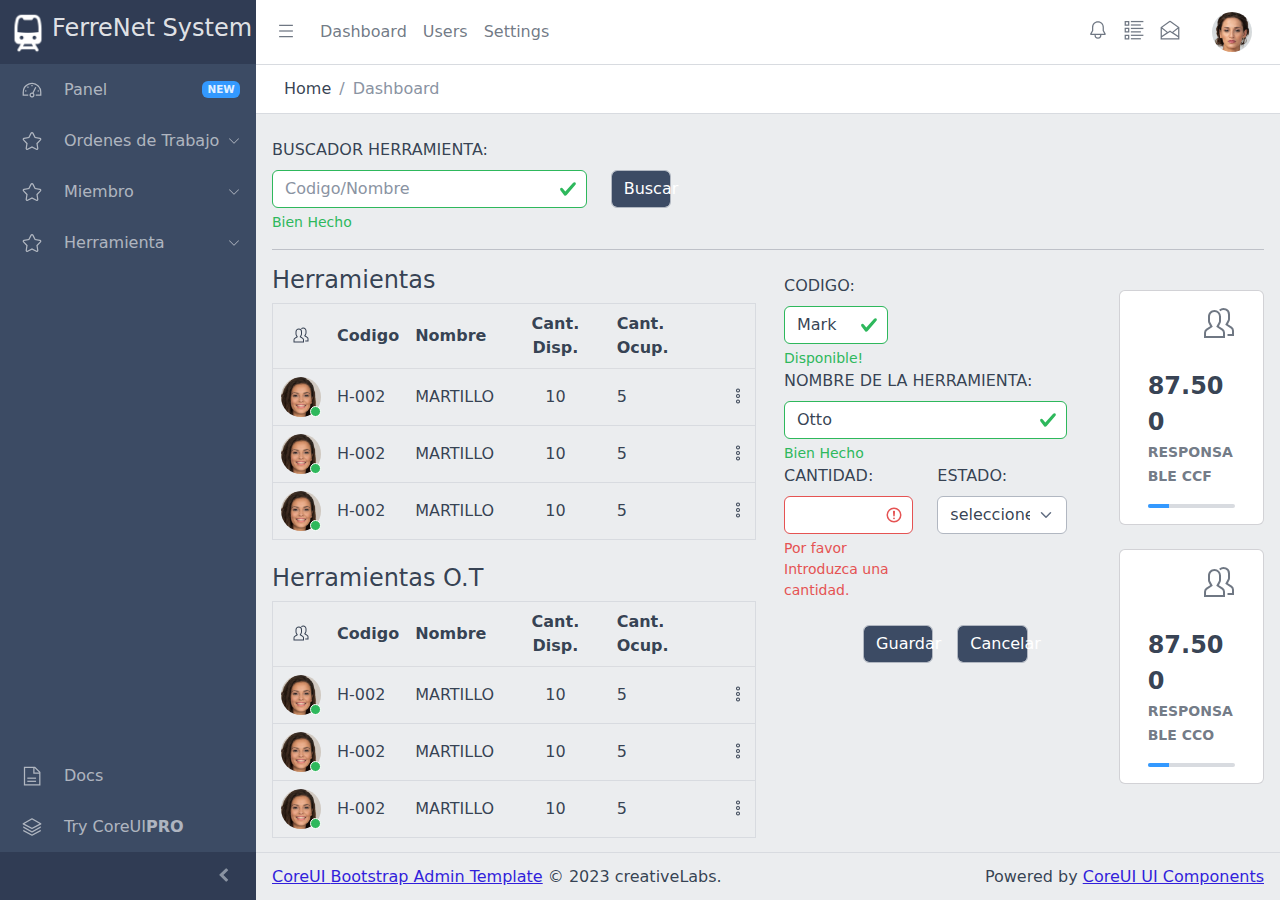
==== herramienta.html @ 490f559c "app metro version 2" ====
<!DOCTYPE html><!--
* CoreUI - Free Bootstrap Admin Template
* @version v4.2.2
* @link https://coreui.io/product/free-bootstrap-admin-template/
* Copyright (c) 2023 creativeLabs Łukasz Holeczek
* Licensed under MIT (https://github.com/coreui/coreui-free-bootstrap-admin-template/blob/main/LICENSE)
--><!-- Breadcrumb-->
<html lang="en">

<head>
  <base href="./">
  <meta charset="utf-8">
  <meta http-equiv="X-UA-Compatible" content="IE=edge">
  <meta name="viewport" content="width=device-width, initial-scale=1.0, shrink-to-fit=no">
  <meta name="description" content="CoreUI - Open Source Bootstrap Admin Template">
  <meta name="author" content="Łukasz Holeczek">
  <meta name="keyword" content="Bootstrap,Admin,Template,Open,Source,jQuery,CSS,HTML,RWD,Dashboard">
  <title>FerreNet System</title>
  <link rel="apple-touch-icon" sizes="57x57" href="assets/favicon/apple-icon-57x57.png">
  <link rel="apple-touch-icon" sizes="60x60" href="assets/favicon/apple-icon-60x60.png">
  <link rel="apple-touch-icon" sizes="72x72" href="assets/favicon/apple-icon-72x72.png">
  <link rel="apple-touch-icon" sizes="76x76" href="assets/favicon/apple-icon-76x76.png">
  <link rel="apple-touch-icon" sizes="114x114" href="assets/favicon/apple-icon-114x114.png">
  <link rel="apple-touch-icon" sizes="120x120" href="assets/favicon/apple-icon-120x120.png">
  <link rel="apple-touch-icon" sizes="144x144" href="assets/favicon/apple-icon-144x144.png">
  <link rel="apple-touch-icon" sizes="152x152" href="assets/favicon/apple-icon-152x152.png">
  <link rel="apple-touch-icon" sizes="180x180" href="assets/favicon/apple-icon-180x180.png">
  <link rel="icon" type="image/png" sizes="192x192" href="assets/favicon/android-icon-192x192.png">
  <link rel="icon" type="image/png" sizes="32x32" href="assets/favicon/favicon-32x32.png">
  <link rel="icon" type="image/png" sizes="96x96" href="assets/favicon/favicon-96x96.png">
  <link rel="icon" type="image/png" sizes="16x16" href="assets/favicon/favicon-16x16.png">
  <link rel="manifest" href="assets/favicon/manifest.json">
  <meta name="msapplication-TileColor" content="#ffffff">
  <meta name="msapplication-TileImage" content="icons/metro.png">
  <meta name="theme-color" content="#ffffff">
  <!-- Vendors styles-->
  <link rel="stylesheet" href="vendors/simplebar/css/simplebar.css">
  <link rel="stylesheet" href="css/vendors/simplebar.css">
  <!-- Main styles for this application-->
  <link href="css/style.css" rel="stylesheet">
  <!-- We use those styles to show code examples, you should remove them in your application.-->
  <link href="css/examples.css" rel="stylesheet">
  <link href="vendors/@coreui/chartjs/css/coreui-chartjs.css" rel="stylesheet">
</head>

<body>
  <div class="sidebar sidebar-dark sidebar-fixed" id="sidebar">
    <div class="sidebar-brand d-none d-md-flex">
      <img src="icons/metro.png " alt="icon-metro" style="width: 3em;">
      <h4>FerreNet System</h4>
    </div>
    <ul class="sidebar-nav" data-coreui="navigation" data-simplebar="">
      <li class="nav-item"><a class="nav-link" href="index.html">
          <svg class="nav-icon">
            <use xlink:href="vendors/@coreui/icons/svg/free.svg#cil-speedometer"></use>
          </svg> Panel<span class="badge badge-sm bg-info ms-auto">NEW</span></a>
      </li>
      <li class="nav-group"><a class="nav-link nav-group-toggle" href="#">
          <svg class="nav-icon">
            <use xlink:href="vendors/@coreui/icons/svg/free.svg#cil-star"></use>
          </svg> Ordenes de Trabajo</a>
        <ul class="nav-group-items">
          <li class="nav-item"><a class="nav-link" href="login.html" target="_top">
              <svg class="nav-icon">
                <use xlink:href="vendors/@coreui/icons/svg/free.svg#cil-account-logout"></use>
              </svg> Gestionar O.T.</a></li>
        </ul>
      </li>

      <li class="nav-group"><a class="nav-link nav-group-toggle" href="#">
          <svg class="nav-icon">
            <use xlink:href="vendors/@coreui/icons/svg/free.svg#cil-star"></use>
          </svg> Miembro</a>
        <ul class="nav-group-items">
          <li class="nav-item"><a class="nav-link" href="login.html" target="_top">
              <svg class="nav-icon">
                <use xlink:href="vendors/@coreui/icons/svg/free.svg#cil-account-logout"></use>
              </svg> Gestionar Miembro</a></li>
        </ul>
      </li>
      <li class="nav-group"><a class="nav-link nav-group-toggle" href="#">
          <svg class="nav-icon">
            <use xlink:href="vendors/@coreui/icons/svg/free.svg#cil-star"></use>
          </svg> Herramienta</a>
        <ul class="nav-group-items">
          <li class="nav-item"><a class="nav-link" href="login.html" target="_top">
              <svg class="nav-icon">
                <use xlink:href="vendors/@coreui/icons/svg/free.svg#cil-account-logout"></use>
              </svg> Gestionar Herramienta</a></li>
        </ul>
      </li>
      <li class="nav-item mt-auto"><a class="nav-link" href="https://coreui.io/docs/templates/installation/"
          target="_blank">
          <svg class="nav-icon">
            <use xlink:href="vendors/@coreui/icons/svg/free.svg#cil-description"></use>
          </svg> Docs</a></li>
      <li class="nav-item"><a class="nav-link nav-link-danger" href="https://coreui.io/pro/" target="_top">
          <svg class="nav-icon">
            <use xlink:href="vendors/@coreui/icons/svg/free.svg#cil-layers"></use>
          </svg> Try CoreUI
          <div class="fw-semibold">PRO</div>
        </a></li>
    </ul>
    <button class="sidebar-toggler" type="button" data-coreui-toggle="unfoldable"></button>
  </div>
  <div class="wrapper d-flex flex-column min-vh-100 bg-light">
    <header class="header header-sticky mb-4">
      <div class="container-fluid">
        <button class="header-toggler px-md-0 me-md-3" type="button"
          onclick="coreui.Sidebar.getInstance(document.querySelector('#sidebar')).toggle()">
          <svg class="icon icon-lg">
            <use xlink:href="vendors/@coreui/icons/svg/free.svg#cil-menu"></use>
          </svg>
        </button><a class="header-brand d-md-none" href="#">
          <svg width="118" height="46" alt="CoreUI Logo">
            <use xlink:href="assets/brand/coreui.svg#full"></use>
          </svg></a>
        <ul class="header-nav d-none d-md-flex">
          <li class="nav-item"><a class="nav-link" href="#">Dashboard</a></li>
          <li class="nav-item"><a class="nav-link" href="#">Users</a></li>
          <li class="nav-item"><a class="nav-link" href="#">Settings</a></li>
        </ul>
        <ul class="header-nav ms-auto">
          <li class="nav-item"><a class="nav-link" href="#">
              <svg class="icon icon-lg">
                <use xlink:href="vendors/@coreui/icons/svg/free.svg#cil-bell"></use>
              </svg></a></li>
          <li class="nav-item"><a class="nav-link" href="#">
              <svg class="icon icon-lg">
                <use xlink:href="vendors/@coreui/icons/svg/free.svg#cil-list-rich"></use>
              </svg></a></li>
          <li class="nav-item"><a class="nav-link" href="#">
              <svg class="icon icon-lg">
                <use xlink:href="vendors/@coreui/icons/svg/free.svg#cil-envelope-open"></use>
              </svg></a></li>
        </ul>
        <ul class="header-nav ms-3">
          <li class="nav-item dropdown"><a class="nav-link py-0" data-coreui-toggle="dropdown" href="#" role="button"
              aria-haspopup="true" aria-expanded="false">
              <div class="avatar avatar-md"><img class="avatar-img" src="assets/img/avatars/8.jpg" alt="user@email.com">
              </div>
            </a>
            <div class="dropdown-menu dropdown-menu-end pt-0">
              <div class="dropdown-header bg-light py-2">
                <div class="fw-semibold">Account</div>
              </div><a class="dropdown-item" href="#">
                <svg class="icon me-2">
                  <use xlink:href="vendors/@coreui/icons/svg/free.svg#cil-bell"></use>
                </svg> Updates<span class="badge badge-sm bg-info ms-2">42</span></a><a class="dropdown-item" href="#">
                <svg class="icon me-2">
                  <use xlink:href="vendors/@coreui/icons/svg/free.svg#cil-envelope-open"></use>
                </svg> Messages<span class="badge badge-sm bg-success ms-2">42</span></a><a class="dropdown-item"
                href="#">
                <svg class="icon me-2">
                  <use xlink:href="vendors/@coreui/icons/svg/free.svg#cil-task"></use>
                </svg> Tasks<span class="badge badge-sm bg-danger ms-2">42</span></a><a class="dropdown-item" href="#">
                <svg class="icon me-2">
                  <use xlink:href="vendors/@coreui/icons/svg/free.svg#cil-comment-square"></use>
                </svg> Comments<span class="badge badge-sm bg-warning ms-2">42</span></a>
              <div class="dropdown-header bg-light py-2">
                <div class="fw-semibold">Settings</div>
              </div><a class="dropdown-item" href="#">
                <svg class="icon me-2">
                  <use xlink:href="vendors/@coreui/icons/svg/free.svg#cil-user"></use>
                </svg> Profile</a><a class="dropdown-item" href="#">
                <svg class="icon me-2">
                  <use xlink:href="vendors/@coreui/icons/svg/free.svg#cil-settings"></use>
                </svg> Settings</a><a class="dropdown-item" href="#">
                <svg class="icon me-2">
                  <use xlink:href="vendors/@coreui/icons/svg/free.svg#cil-credit-card"></use>
                </svg> Payments<span class="badge badge-sm bg-secondary ms-2">42</span></a><a class="dropdown-item"
                href="#">
                <svg class="icon me-2">
                  <use xlink:href="vendors/@coreui/icons/svg/free.svg#cil-file"></use>
                </svg> Projects<span class="badge badge-sm bg-primary ms-2">42</span></a>
              <div class="dropdown-divider"></div><a class="dropdown-item" href="#">
                <svg class="icon me-2">
                  <use xlink:href="vendors/@coreui/icons/svg/free.svg#cil-lock-locked"></use>
                </svg> Lock Account</a><a class="dropdown-item" href="#">
                <svg class="icon me-2">
                  <use xlink:href="vendors/@coreui/icons/svg/free.svg#cil-account-logout"></use>
                </svg> Logout</a>
            </div>
          </li>
        </ul>
      </div>
      <div class="header-divider"></div>
      <div class="container-fluid">
        <nav aria-label="breadcrumb">
          <ol class="breadcrumb my-0 ms-2">
            <li class="breadcrumb-item">
              <!-- if breadcrumb is single--><span>Home</span>
            </li>
            <li class="breadcrumb-item active"><span>Dashboard</span></li>
          </ol>
        </nav>
      </div>
    </header>
    <div class="body flex-grow-1 px-3">


      <div class="row">
        <label class="form-label" for="validationServer02">BUSCADOR HERRAMIENTA:</label>
        <div class="col-md-4">
          <input class="form-control is-valid" id="validationServer02" type="text" value="" required=""
            placeholder="Codigo/Nombre">
          <div class="valid-feedback">Bien Hecho</div>
        </div>
        <div class="col-md-1">
          <button class="form-control" style="background-color: rgb(60, 75, 100); color:white ;" type="button"
            data-coreui-toggle="dropdown" aria-haspopup="true" aria-expanded="false">Buscar</button>
        </div>
      </div>
      <hr>

      <div class="row">
        <div class="col-md-6">
          <div class="row">
            <label for="">
              <h4>Herramientas</h4>
            </label>
            <div class="table-responsive">
              <table class="table border mb-0">
                <thead class="table-light fw-semibold">
                  <tr class="align-middle">
                    <th class="text-center">
                      <svg class="icon">
                        <use xlink:href="vendors/@coreui/icons/svg/free.svg#cil-people"></use>
                      </svg>
                    </th>
                    <th class="text-center">Codigo</th>
                    <th>Nombre</th>
                    <th class="text-center">Cant. Disp.</th>
                    <th>Cant. Ocup. </th>
                    <th></th>
                  </tr>
                </thead>
                <tbody>
                  <tr class="align-middle">
                    <td class="text-center">
                      <div class="avatar avatar-md"><img class="avatar-img" src="assets/img/avatars/1.jpg"
                          alt="user@email.com"><span class="avatar-status bg-success"></span></div>
                    </td>
                    <td class="clearfix">
                      <div class="">H-002</div>
                    </td>
                    <td>
                      <div class="clearfix">
                        <div class="">MARTILLO</div>
                      </div>
                    </td>
                    <td class="text-center">
                      <div class="clearfix">
                        <div class="">10</div>
                      </div>
                    </td>
                    <td>
                      <div class="clearfix">
                        <div class="">5</div>
                      </div>
                    </td>
                    <td>
                      <div class="dropdown">
                        <button class="btn btn-transparent p-0" type="button" data-coreui-toggle="dropdown"
                          aria-haspopup="true" aria-expanded="false">
                          <svg class="icon">
                            <use xlink:href="vendors/@coreui/icons/svg/free.svg#cil-options"></use>
                          </svg>
                        </button>
                        <div class="dropdown-menu dropdown-menu-end">
                          <a class="dropdown-item" href="#">Ver</a>
                          <a class="dropdown-item" href="#">Editar</a>
                          <a class="dropdown-item text-danger" href="#">Eliminar</a>
                        </div>
                      </div>
                    </td>
                  </tr>
                  <tr class="align-middle">
                    <td class="text-center">
                      <div class="avatar avatar-md"><img class="avatar-img" src="assets/img/avatars/1.jpg"
                          alt="user@email.com"><span class="avatar-status bg-success"></span></div>
                    </td>
                    <td class="clearfix">
                      <div class="">H-002</div>
                    </td>
                    <td>
                      <div class="clearfix">
                        <div class="">MARTILLO</div>
                      </div>
                    </td>
                    <td class="text-center">
                      <div class="clearfix">
                        <div class="">10</div>
                      </div>
                    </td>
                    <td>
                      <div class="clearfix">
                        <div class="">5</div>
                      </div>
                    </td>
                    <td>
                      <div class="dropdown">
                        <button class="btn btn-transparent p-0" type="button" data-coreui-toggle="dropdown"
                          aria-haspopup="true" aria-expanded="false">
                          <svg class="icon">
                            <use xlink:href="vendors/@coreui/icons/svg/free.svg#cil-options"></use>
                          </svg>
                        </button>
                        <div class="dropdown-menu dropdown-menu-end">
                          <a class="dropdown-item" href="#">Ver</a>
                          <a class="dropdown-item" href="#">Editar</a>
                          <a class="dropdown-item text-danger" href="#">Eliminar</a>
                        </div>
                      </div>
                    </td>
                  </tr>
                  <tr class="align-middle">
                    <td class="text-center">
                      <div class="avatar avatar-md"><img class="avatar-img" src="assets/img/avatars/1.jpg"
                          alt="user@email.com"><span class="avatar-status bg-success"></span></div>
                    </td>
                    <td class="clearfix">
                      <div class="">H-002</div>
                    </td>
                    <td>
                      <div class="clearfix">
                        <div class="">MARTILLO</div>
                      </div>
                    </td>
                    <td class="text-center">
                      <div class="clearfix">
                        <div class="">10</div>
                      </div>
                    </td>
                    <td>
                      <div class="clearfix">
                        <div class="">5</div>
                      </div>
                    </td>
                    <td>
                      <div class="dropdown">
                        <button class="btn btn-transparent p-0" type="button" data-coreui-toggle="dropdown"
                          aria-haspopup="true" aria-expanded="false">
                          <svg class="icon">
                            <use xlink:href="vendors/@coreui/icons/svg/free.svg#cil-options"></use>
                          </svg>
                        </button>
                        <div class="dropdown-menu dropdown-menu-end">
                          <a class="dropdown-item" href="#">Ver</a>
                          <a class="dropdown-item" href="#">Editar</a>
                          <a class="dropdown-item text-danger" href="#">Eliminar</a>
                        </div>
                      </div>
                    </td>
                  </tr>
                </tbody>
              </table>
            </div>
          </div><br>

          <div class="row">
            <label for="">
              <h4>Herramientas O.T</h4>
            </label>
            <div class="table-responsive">
              <table class="table border mb-0">
                <thead class="table-light fw-semibold">
                  <tr class="align-middle">
                    <th class="text-center">
                      <svg class="icon">
                        <use xlink:href="vendors/@coreui/icons/svg/free.svg#cil-people"></use>
                      </svg>
                    </th>

                    <th class="text-center">Codigo</th>
                    <th>Nombre</th>
                    <th class="text-center">Cant. Disp.</th>
                    <th>Cant. Ocup. </th>
                    <th></th>
                  </tr>
                </thead>
                <tbody>
                  <tr class="align-middle">
                    <td class="text-center">
                      <div class="avatar avatar-md"><img class="avatar-img" src="assets/img/avatars/1.jpg"
                          alt="user@email.com"><span class="avatar-status bg-success"></span></div>
                    </td>
                    <td class="clearfix">
                      <div class="">H-002</div>
                    </td>
                    <td>
                      <div class="clearfix">
                        <div class="">MARTILLO</div>
                      </div>
                    </td>
                    <td class="text-center">
                      <div class="clearfix">
                        <div class="">10</div>
                      </div>
                    </td>
                    <td>
                      <div class="clearfix">
                        <div class="">5</div>
                      </div>
                    </td>
                    <td>
                      <div class="dropdown">
                        <button class="btn btn-transparent p-0" type="button" data-coreui-toggle="dropdown"
                          aria-haspopup="true" aria-expanded="false">
                          <svg class="icon">
                            <use xlink:href="vendors/@coreui/icons/svg/free.svg#cil-options"></use>
                          </svg>
                        </button>
                        <div class="dropdown-menu dropdown-menu-end">
                          <a class="dropdown-item" href="#">Ver</a>
                          <a class="dropdown-item" href="#">Editar</a>
                          <a class="dropdown-item text-danger" href="#">Eliminar</a>
                        </div>
                      </div>
                    </td>
                  </tr>
                  <tr class="align-middle">
                    <td class="text-center">
                      <div class="avatar avatar-md"><img class="avatar-img" src="assets/img/avatars/1.jpg"
                          alt="user@email.com"><span class="avatar-status bg-success"></span></div>
                    </td>
                    <td class="clearfix">
                      <div class="">H-002</div>
                    </td>
                    <td>
                      <div class="clearfix">
                        <div class="">MARTILLO</div>
                      </div>
                    </td>
                    <td class="text-center">
                      <div class="clearfix">
                        <div class="">10</div>
                      </div>
                    </td>
                    <td>
                      <div class="clearfix">
                        <div class="">5</div>
                      </div>
                    </td>
                    <td>
                      <div class="dropdown">
                        <button class="btn btn-transparent p-0" type="button" data-coreui-toggle="dropdown"
                          aria-haspopup="true" aria-expanded="false">
                          <svg class="icon">
                            <use xlink:href="vendors/@coreui/icons/svg/free.svg#cil-options"></use>
                          </svg>
                        </button>
                        <div class="dropdown-menu dropdown-menu-end">
                          <a class="dropdown-item" href="#">Ver</a>
                          <a class="dropdown-item" href="#">Editar</a>
                          <a class="dropdown-item text-danger" href="#">Eliminar</a>
                        </div>
                      </div>
                    </td>
                  </tr>
                  <tr class="align-middle">
                    <td class="text-center">
                      <div class="avatar avatar-md"><img class="avatar-img" src="assets/img/avatars/1.jpg"
                          alt="user@email.com"><span class="avatar-status bg-success"></span></div>
                    </td>
                    <td class="clearfix">
                      <div class="">H-002</div>
                    </td>
                    <td>
                      <div class="clearfix">
                        <div class="">MARTILLO</div>
                      </div>
                    </td>
                    <td class="text-center">
                      <div class="clearfix">
                        <div class="">10</div>
                      </div>
                    </td>
                    <td>
                      <div class="clearfix">
                        <div class="">5</div>
                      </div>
                    </td>
                    <td>
                      <div class="dropdown">
                        <button class="btn btn-transparent p-0" type="button" data-coreui-toggle="dropdown"
                          aria-haspopup="true" aria-expanded="false">
                          <svg class="icon">
                            <use xlink:href="vendors/@coreui/icons/svg/free.svg#cil-options"></use>
                          </svg>
                        </button>
                        <div class="dropdown-menu dropdown-menu-end">
                          <a class="dropdown-item" href="#">Ver</a>
                          <a class="dropdown-item" href="#">Editar</a>
                          <a class="dropdown-item text-danger" href="#">Eliminar</a>
                        </div>
                      </div>
                    </td>
                  </tr>
                </tbody>
              </table>
            </div>
          </div>
        </div>

        <div class="col-md-4">
          <form class="row g-3">
            <div class="row">
              <div class="col-md-5"><br>
                <label class="form-label" for="validationServer01">CODIGO:</label>
                <input class="form-control is-valid" id="validationServer01" type="text" value="Mark" required="">
                <div class="valid-feedback">Disponible!</div>
              </div>
            </div>
            <div class="row">
              <div class="col-md-12">
                <label class="form-label" for="validationServer02">NOMBRE DE LA HERRAMIENTA:</label>
                <input class="form-control is-valid" id="validationServer02" type="text" value="Otto" required="">
                <div class="valid-feedback">Bien Hecho</div>
              </div>
            </div>
            <div class="row">
              <div class="col-md-6">
                <label class="form-label" for="validationServerUsername">CANTIDAD:</label>
                <input class="form-control is-invalid" id="validationServerUsername" type="number"
                  aria-describedby="inputGroupPrepend3 validationServerUsernameFeedback" required="">
                <div class="invalid-feedback" id="validationServerUsernameFeedback">Por favor Introduzca una cantidad.
                </div>
              </div>
              <div class="col-md-6">
                <label class="form-label" for="validationServer03">ESTADO:</label>

                <select class="form-select" aria-label="Default select example">
                  <option selected>seleccione</option>
                  <option value="1">Buen Estado</option>
                  <option value="2">Regular</option>
                  <option value="">Mal Estado</option>
                </select>
                <div class="invalid-feedback" id="validationServer03Feedback">Por favor seleccione un estado</div>
              </div>
            </div>
            <div class="row offset-2 p-4">
              <div class="col-md-4">
                <button class="form-control" style="background-color: rgb(60, 75, 100); color:white ;" type="button"
                  data-coreui-toggle="dropdown" aria-haspopup="true" aria-expanded="false">Guardar</button>
              </div>

              <div class="col-md-4">
                <button class="form-control" style="background-color: rgb(60, 75, 100); color:white ;" type="button"
                  data-coreui-toggle="dropdown" aria-haspopup="true" aria-expanded="false">Cancelar</button>
              </div>
            </div>
          </form>
        </div>
        <!------------------------widgets-------------------------->

        <div class="col-md-2 p-4">
          <div class="row">
            <div class="card">
              <div class="card-body">
                <div class="text-medium-emphasis text-end mb-4">
                  <svg class="icon icon-xxl">
                    <use xlink:href="vendors/@coreui/icons/svg/free.svg#cil-people"></use>
                  </svg>
                </div>
                <div class="fs-4 fw-semibold">87.500</div><small
                  class="text-medium-emphasis text-uppercase fw-semibold">Responsable Ccf</small>
                <div class="progress progress-thin mt-3 mb-0">
                  <div class="progress-bar bg-info" role="progressbar" style="width: 25%" aria-valuenow="25"
                    aria-valuemin="0" aria-valuemax="100"></div>
                </div>
              </div>
            </div>
          </div><br>

          <div class="row">
            <div class="card">
              <div class="card-body">
                <div class="text-medium-emphasis text-end mb-4">

                  <svg class="icon icon-xxl">
                    <use xlink:href="vendors/@coreui/icons/svg/free.svg#cil-people"></use>
                  </svg>
                </div>
                <div class="fs-4 fw-semibold">87.500</div><small
                  class="text-medium-emphasis text-uppercase fw-semibold">Responsable Cco</small>
                <div class="progress progress-thin mt-3 mb-0">
                  <div class="progress-bar bg-info" role="progressbar" style="width: 25%" aria-valuenow="25"
                    aria-valuemin="0" aria-valuemax="100"></div>
                </div>
              </div>
            </div>
          </div>
        </div>
        <!------------------------ fin widgets-------------------------->
      </div>
    </div>
    <i class="bi bi-tools"></i>
    <footer class="footer">
      <div><a href="https://coreui.io">CoreUI </a><a href="https://coreui.io">Bootstrap Admin Template</a> © 2023
        creativeLabs.</div>
      <div class="ms-auto">Powered by&nbsp;<a href="https://coreui.io/docs/">CoreUI UI Components</a></div>
    </footer>
    <!-- CoreUI and necessary plugins-->
    <script src="vendors/@coreui/coreui/js/coreui.bundle.min.js"></script>
    <script src="vendors/simplebar/js/simplebar.min.js"></script>
    <!-- Plugins and scripts required by this view-->
    <script src="vendors/chart.js/js/chart.min.js"></script>
    <script src="vendors/@coreui/chartjs/js/coreui-chartjs.js"></script>
    <script src="vendors/@coreui/utils/js/coreui-utils.js"></script>
    <script src="js/main.js"></script>
    <script>
    </script>

</body>

</html>
---- vendors/simplebar/css/simplebar.css ----
[data-simplebar] {
  position: relative;
  flex-direction: column;
  flex-wrap: wrap;
  justify-content: flex-start;
  align-content: flex-start;
  align-items: flex-start;
}

.simplebar-wrapper {
  overflow: hidden;
  width: inherit;
  height: inherit;
  max-width: inherit;
  max-height: inherit;
}

.simplebar-mask {
  direction: inherit;
  position: absolute;
  overflow: hidden;
  padding: 0;
  margin: 0;
  left: 0;
  top: 0;
  bottom: 0;
  right: 0;
  width: auto !important;
  height: auto !important;
  z-index: 0;
}

.simplebar-offset {
  direction: inherit !important;
  box-sizing: inherit !important;
  resize: none !important;
  position: absolute;
  top: 0;
  left: 0;
  bottom: 0;
  right: 0;
  padding: 0;
  margin: 0;
  -webkit-overflow-scrolling: touch;
}

.simplebar-content-wrapper {
  direction: inherit;
  box-sizing: border-box !important;
  position: relative;
  display: block;
  height: 100%; /* Required for horizontal native scrollbar to not appear if parent is taller than natural height */
  width: auto;
  max-width: 100%; /* Not required for horizontal scroll to trigger */
  max-height: 100%; /* Needed for vertical scroll to trigger */
  overflow: auto;
  scrollbar-width: none;
  -ms-overflow-style: none;
}

.simplebar-content-wrapper::-webkit-scrollbar,
.simplebar-hide-scrollbar::-webkit-scrollbar {
  display: none;
  width: 0;
  height: 0;
}

.simplebar-content:before,
.simplebar-content:after {
  content: ' ';
  display: table;
}

.simplebar-placeholder {
  max-height: 100%;
  max-width: 100%;
  width: 100%;
  pointer-events: none;
}

.simplebar-height-auto-observer-wrapper {
  box-sizing: inherit !important;
  height: 100%;
  width: 100%;
  max-width: 1px;
  position: relative;
  float: left;
  max-height: 1px;
  overflow: hidden;
  z-index: -1;
  padding: 0;
  margin: 0;
  pointer-events: none;
  flex-grow: inherit;
  flex-shrink: 0;
  flex-basis: 0;
}

.simplebar-height-auto-observer {
  box-sizing: inherit;
  display: block;
  opacity: 0;
  position: absolute;
  top: 0;
  left: 0;
  height: 1000%;
  width: 1000%;
  min-height: 1px;
  min-width: 1px;
  overflow: hidden;
  pointer-events: none;
  z-index: -1;
}

.simplebar-track {
  z-index: 1;
  position: absolute;
  right: 0;
  bottom: 0;
  pointer-events: none;
  overflow: hidden;
}

[data-simplebar].simplebar-dragging {
  pointer-events: none;
  -webkit-touch-callout: none;
  -webkit-user-select: none;
  -khtml-user-select: none;
  -moz-user-select: none;
  -ms-user-select: none;
  user-select: none;
}

[data-simplebar].simplebar-dragging .simplebar-content {
  pointer-events: none;
  -webkit-touch-callout: none;
  -webkit-user-select: none;
  -khtml-user-select: none;
  -moz-user-select: none;
  -ms-user-select: none;
  user-select: none;
}

[data-simplebar].simplebar-dragging .simplebar-track {
  pointer-events: all;
}

.simplebar-scrollbar {
  position: absolute;
  left: 0;
  right: 0;
  min-height: 10px;
}

.simplebar-scrollbar:before {
  position: absolute;
  content: '';
  background: black;
  border-radius: 7px;
  left: 2px;
  right: 2px;
  opacity: 0;
  transition: opacity 0.2s 0.5s linear;
}

.simplebar-scrollbar.simplebar-visible:before {
  opacity: 0.5;
  transition-delay: 0s;
  transition-duration: 0s;
}

.simplebar-track.simplebar-vertical {
  top: 0;
  width: 11px;
}

.simplebar-scrollbar:before {
  top: 2px;
  bottom: 2px;
  left: 2px;
  right: 2px;
}

.simplebar-track.simplebar-horizontal {
  left: 0;
  height: 11px;
}

.simplebar-track.simplebar-horizontal .simplebar-scrollbar {
  right: auto;
  left: 0;
  top: 0;
  bottom: 0;
  min-height: 0;
  min-width: 10px;
  width: auto;
}

/* Rtl support */
[data-simplebar-direction='rtl'] .simplebar-track.simplebar-vertical {
  right: auto;
  left: 0;
}

.simplebar-dummy-scrollbar-size {
  direction: rtl;
  position: fixed;
  opacity: 0;
  visibility: hidden;
  height: 500px;
  width: 500px;
  overflow-y: hidden;
  overflow-x: scroll;
  -ms-overflow-style: scrollbar !important;
}

.simplebar-dummy-scrollbar-size > div {
  width: 200%;
  height: 200%;
  margin: 10px 0;
}

.simplebar-hide-scrollbar {
  position: fixed;
  left: 0;
  visibility: hidden;
  overflow-y: scroll;
  scrollbar-width: none;
  -ms-overflow-style: none;
}
---- css/vendors/simplebar.css ----
.simplebar-content {
  display: flex;
  flex-direction: column;
  min-height: 100%;
}

/*# sourceMappingURL=simplebar.css.map */
---- css/style.css ----
@charset "UTF-8";
/* stylelint-disable-line scss/dollar-variable-default */
/* stylelint-disable-line scss/dollar-variable-default */
/*!
 * CoreUI - HTML, CSS, and JavaScript UI Components Library
 * @version v4.2.6
 * @link https://coreui.io/
 * Copyright (c) 2022 creativeLabs Łukasz Holeczek
 * License MIT  (https://coreui.io/license/)
 */
:root {
  --cui-blue: #0d6efd;
  --cui-indigo: #6610f2;
  --cui-purple: #6f42c1;
  --cui-pink: #d63384;
  --cui-red: #dc3545;
  --cui-orange: #fd7e14;
  --cui-yellow: #ffc107;
  --cui-green: #198754;
  --cui-teal: #20c997;
  --cui-cyan: #0dcaf0;
  --cui-black: #000015;
  --cui-white: #fff;
  --cui-gray: #8a93a2;
  --cui-gray-dark: #636f83;
  --cui-gray-100: #ebedef;
  --cui-gray-200: #d8dbe0;
  --cui-gray-300: #c4c9d0;
  --cui-gray-400: #b1b7c1;
  --cui-gray-500: #9da5b1;
  --cui-gray-600: #8a93a2;
  --cui-gray-700: #768192;
  --cui-gray-800: #636f83;
  --cui-gray-900: #4f5d73;
  --cui-primary: #321fdb;
  --cui-secondary: #9da5b1;
  --cui-success: #2eb85c;
  --cui-info: #39f;
  --cui-warning: #f9b115;
  --cui-danger: #e55353;
  --cui-light: #ebedef;
  --cui-dark: #4f5d73;
  --cui-primary-rgb: 50, 31, 219;
  --cui-secondary-rgb: 157, 165, 177;
  --cui-success-rgb: 46, 184, 92;
  --cui-info-rgb: 51, 153, 255;
  --cui-warning-rgb: 249, 177, 21;
  --cui-danger-rgb: 229, 83, 83;
  --cui-light-rgb: 235, 237, 239;
  --cui-dark-rgb: 79, 93, 115;
  --cui-white-rgb: 255, 255, 255;
  --cui-black-rgb: 0, 0, 21;
  --cui-body-color-rgb: 44, 56, 74;
  --cui-body-bg-rgb: 255, 255, 255;
  --cui-font-sans-serif: system-ui, -apple-system, "Segoe UI", Roboto, "Helvetica Neue", "Noto Sans", "Liberation Sans", Arial, sans-serif, "Apple Color Emoji", "Segoe UI Emoji", "Segoe UI Symbol", "Noto Color Emoji";
  --cui-font-monospace: SFMono-Regular, Menlo, Monaco, Consolas, "Liberation Mono", "Courier New", monospace;
  --cui-gradient: linear-gradient(180deg, rgba(255, 255, 255, 0.15), rgba(255, 255, 255, 0));
  --cui-body-font-family: var(--cui-font-sans-serif);
  --cui-body-font-size: 1rem;
  --cui-body-font-weight: 400;
  --cui-body-line-height: 1.5;
  --cui-body-color: rgba(44, 56, 74, 0.95);
  --cui-body-bg: #fff;
  --cui-border-width: 1px;
  --cui-border-style: solid;
  --cui-border-color: #d8dbe0;
  --cui-border-color-translucent: rgba(0, 0, 21, 0.175);
  --cui-border-radius: 0.375rem;
  --cui-border-radius-sm: 0.25rem;
  --cui-border-radius-lg: 0.5rem;
  --cui-border-radius-xl: 1rem;
  --cui-border-radius-2xl: 2rem;
  --cui-border-radius-pill: 50rem;
  --cui-heading-color: unset;
  --cui-link-color: #321fdb;
  --cui-link-hover-color: #2819af;
  --cui-code-color: #d63384;
  --cui-highlight-bg: #fff3cd;
  --cui-breakpoint-xs: 0;
  --cui-breakpoint-sm: 576px;
  --cui-breakpoint-md: 768px;
  --cui-breakpoint-lg: 992px;
  --cui-breakpoint-xl: 1200px;
  --cui-breakpoint-xxl: 1400px;
  --cui-mobile-breakpoint: md;
}

*,
*::before,
*::after {
  box-sizing: border-box;
}

@media (prefers-reduced-motion: no-preference) {
  :root {
    scroll-behavior: smooth;
  }
}

body {
  margin: 0;
  font-family: var(--cui-body-font-family);
  font-size: var(--cui-body-font-size);
  font-weight: var(--cui-body-font-weight);
  line-height: var(--cui-body-line-height);
  color: var(--cui-body-color);
  text-align: var(--cui-body-text-align);
  background-color: var(--cui-body-bg);
  -webkit-text-size-adjust: 100%;
  -webkit-tap-highlight-color: rgba(0, 0, 21, 0);
}

hr {
  margin: 1rem 0;
  color: inherit;
  border: 0;
  border-top: 1px solid;
  opacity: 0.25;
}

h6, .h6, h5, .h5, h4, .h4, h3, .h3, h2, .h2, h1, .h1 {
  margin-top: 0;
  margin-bottom: 0.5rem;
  font-weight: 500;
  line-height: 1.2;
  color: var(--cui-heading-color);
}

h1, .h1 {
  font-size: calc(1.375rem + 1.5vw);
}
@media (min-width: 1200px) {
  h1, .h1 {
    font-size: 2.5rem;
  }
}

h2, .h2 {
  font-size: calc(1.325rem + 0.9vw);
}
@media (min-width: 1200px) {
  h2, .h2 {
    font-size: 2rem;
  }
}

h3, .h3 {
  font-size: calc(1.3rem + 0.6vw);
}
@media (min-width: 1200px) {
  h3, .h3 {
    font-size: 1.75rem;
  }
}

h4, .h4 {
  font-size: calc(1.275rem + 0.3vw);
}
@media (min-width: 1200px) {
  h4, .h4 {
    font-size: 1.5rem;
  }
}

h5, .h5 {
  font-size: 1.25rem;
}

h6, .h6 {
  font-size: 1rem;
}

p {
  margin-top: 0;
  margin-bottom: 1rem;
}

abbr[title] {
  -webkit-text-decoration: underline dotted;
  text-decoration: underline dotted;
  cursor: help;
  -webkit-text-decoration-skip-ink: none;
  text-decoration-skip-ink: none;
}

address {
  margin-bottom: 1rem;
  font-style: normal;
  line-height: inherit;
}

ol,
ul,
dl {
  margin-top: 0;
  margin-bottom: 1rem;
}

ol ol,
ul ul,
ol ul,
ul ol {
  margin-bottom: 0;
}

dt {
  font-weight: 700;
}

dd {
  margin-bottom: 0.5rem;
}
html:not([dir=rtl]) dd {
  margin-left: 0;
}
*[dir=rtl] dd {
  margin-right: 0;
}

blockquote {
  margin: 0 0 1rem;
}

b,
strong {
  font-weight: bolder;
}

small, .small {
  font-size: 0.875em;
}

mark, .mark {
  padding: 0.1875em;
  background-color: var(--cui-highlight-bg);
}

sub,
sup {
  position: relative;
  font-size: 0.75em;
  line-height: 0;
  vertical-align: baseline;
}

sub {
  bottom: -0.25em;
}

sup {
  top: -0.5em;
}

a {
  color: var(--cui-link-color);
  text-decoration: underline;
}
a:hover {
  color: var(--cui-link-hover-color);
}

a:not([href]):not([class]), a:not([href]):not([class]):hover {
  color: inherit;
  text-decoration: none;
}

pre,
code,
kbd,
samp {
  font-family: var(--cui-font-monospace);
  font-size: 1em;
}

pre {
  display: block;
  margin-top: 0;
  margin-bottom: 1rem;
  overflow: auto;
  font-size: 0.875em;
  color: var(--cui-pre-color, unset);
}
pre code {
  font-size: inherit;
  color: inherit;
  word-break: normal;
}

code {
  font-size: 0.875em;
  color: var(--cui-code-color);
  word-wrap: break-word;
}
a > code {
  color: inherit;
}

kbd {
  padding: 0.1875rem 0.375rem;
  font-size: 0.875em;
  color: var(--cui-kbd-color, var(--cui-body-bg));
  background-color: var(--cui-kbd-bg, var(--cui-body-color));
  border-radius: 0.25rem;
}
kbd kbd {
  padding: 0;
  font-size: 1em;
}

figure {
  margin: 0 0 1rem;
}

img,
svg {
  vertical-align: middle;
}

table {
  caption-side: bottom;
  border-collapse: collapse;
}

caption {
  padding-top: 0.5rem;
  padding-bottom: 0.5rem;
  color: var(--cui-table-caption-color, rgba(44, 56, 74, 0.38));
  text-align: left;
}

th {
  font-weight: 600;
  text-align: inherit;
  text-align: -webkit-match-parent;
}

thead,
tbody,
tfoot,
tr,
td,
th {
  border-color: inherit;
  border-style: solid;
  border-width: 0;
}

label {
  display: inline-block;
}

button {
  border-radius: 0;
}

button:focus:not(:focus-visible) {
  outline: 0;
}

input,
button,
select,
optgroup,
textarea {
  margin: 0;
  font-family: inherit;
  font-size: inherit;
  line-height: inherit;
}

button,
select {
  text-transform: none;
}

[role=button] {
  cursor: pointer;
}

select {
  word-wrap: normal;
}
select:disabled {
  opacity: 1;
}

[list]:not([type=date]):not([type=datetime-local]):not([type=month]):not([type=week]):not([type=time])::-webkit-calendar-picker-indicator {
  display: none !important;
}

button,
[type=button],
[type=reset],
[type=submit] {
  -webkit-appearance: button;
}
button:not(:disabled),
[type=button]:not(:disabled),
[type=reset]:not(:disabled),
[type=submit]:not(:disabled) {
  cursor: pointer;
}

::-moz-focus-inner {
  padding: 0;
  border-style: none;
}

textarea {
  resize: vertical;
}

fieldset {
  min-width: 0;
  padding: 0;
  margin: 0;
  border: 0;
}

legend {
  width: 100%;
  padding: 0;
  margin-bottom: 0.5rem;
  font-size: calc(1.275rem + 0.3vw);
  line-height: inherit;
}
html:not([dir=rtl]) legend {
  float: left;
}
*[dir=rtl] legend {
  float: right;
}
@media (min-width: 1200px) {
  legend {
    font-size: 1.5rem;
  }
}
legend + * {
  clear: left;
}

::-webkit-datetime-edit-fields-wrapper,
::-webkit-datetime-edit-text,
::-webkit-datetime-edit-minute,
::-webkit-datetime-edit-hour-field,
::-webkit-datetime-edit-day-field,
::-webkit-datetime-edit-month-field,
::-webkit-datetime-edit-year-field {
  padding: 0;
}

::-webkit-inner-spin-button {
  height: auto;
}

[type=search] {
  outline-offset: -2px;
  -webkit-appearance: textfield;
}

*[dir=rtl] [type=tel],
*[dir=rtl] [type=url],
*[dir=rtl] [type=email],
*[dir=rtl] [type=number] {
  direction: ltr;
}

::-webkit-search-decoration {
  -webkit-appearance: none;
}

::-webkit-color-swatch-wrapper {
  padding: 0;
}

::-webkit-file-upload-button {
  font: inherit;
  -webkit-appearance: button;
}

::file-selector-button {
  font: inherit;
  -webkit-appearance: button;
}

output {
  display: inline-block;
}

iframe {
  border: 0;
}

summary {
  display: list-item;
  cursor: pointer;
}

progress {
  vertical-align: baseline;
}

[hidden] {
  display: none !important;
}

.lead {
  font-size: 1.25rem;
  font-weight: 300;
}

.display-1 {
  font-size: calc(1.625rem + 4.5vw);
  font-weight: 300;
  line-height: 1.2;
}
@media (min-width: 1200px) {
  .display-1 {
    font-size: 5rem;
  }
}

.display-2 {
  font-size: calc(1.575rem + 3.9vw);
  font-weight: 300;
  line-height: 1.2;
}
@media (min-width: 1200px) {
  .display-2 {
    font-size: 4.5rem;
  }
}

.display-3 {
  font-size: calc(1.525rem + 3.3vw);
  font-weight: 300;
  line-height: 1.2;
}
@media (min-width: 1200px) {
  .display-3 {
    font-size: 4rem;
  }
}

.display-4 {
  font-size: calc(1.475rem + 2.7vw);
  font-weight: 300;
  line-height: 1.2;
}
@media (min-width: 1200px) {
  .display-4 {
    font-size: 3.5rem;
  }
}

.display-5 {
  font-size: calc(1.425rem + 2.1vw);
  font-weight: 300;
  line-height: 1.2;
}
@media (min-width: 1200px) {
  .display-5 {
    font-size: 3rem;
  }
}

.display-6 {
  font-size: calc(1.375rem + 1.5vw);
  font-weight: 300;
  line-height: 1.2;
}
@media (min-width: 1200px) {
  .display-6 {
    font-size: 2.5rem;
  }
}

.list-unstyled {
  list-style: none;
}
html:not([dir=rtl]) .list-unstyled {
  padding-left: 0;
}
*[dir=rtl] .list-unstyled {
  padding-right: 0;
}

.list-inline {
  list-style: none;
}
html:not([dir=rtl]) .list-inline {
  padding-left: 0;
}
*[dir=rtl] .list-inline {
  padding-right: 0;
}

.list-inline-item {
  display: inline-block;
}
html:not([dir=rtl]) .list-inline-item:not(:last-child) {
  margin-right: 0.5rem;
}
*[dir=rtl] .list-inline-item:not(:last-child) {
  margin-left: 0.5rem;
}

.initialism {
  font-size: 0.875em;
  text-transform: uppercase;
}

.blockquote {
  margin-bottom: 1rem;
  font-size: 1.25rem;
}
.blockquote > :last-child {
  margin-bottom: 0;
}

.blockquote-footer {
  margin-top: -1rem;
  margin-bottom: 1rem;
  font-size: 0.875em;
  color: #8a93a2;
}
.blockquote-footer::before {
  content: "— ";
}

.img-fluid {
  max-width: 100%;
  height: auto;
}

.img-thumbnail {
  padding: 0.25rem;
  background-color: var(--cui-thumbnail-bg, #fff);
  border: 1px solid var(--cui-thumbnail-border-color, var(--cui-border-color));
  border-radius: 0.375rem;
  max-width: 100%;
  height: auto;
}

.figure {
  display: inline-block;
}

.figure-img {
  margin-bottom: 0.5rem;
  line-height: 1;
}

.figure-caption {
  font-size: 0.875em;
  color: var(--cui-figure-caption-color, #8a93a2);
}

.container,
.container-fluid,
.container-xxl,
.container-xl,
.container-lg,
.container-md,
.container-sm {
  --cui-gutter-x: 1.5rem;
  --cui-gutter-y: 0;
  width: 100%;
  padding-right: calc(var(--cui-gutter-x) * 0.5);
  padding-left: calc(var(--cui-gutter-x) * 0.5);
  margin-right: auto;
  margin-left: auto;
}

@media (min-width: 576px) {
  .container-sm, .container {
    max-width: 540px;
  }
}
@media (min-width: 768px) {
  .container-md, .container-sm, .container {
    max-width: 720px;
  }
}
@media (min-width: 992px) {
  .container-lg, .container-md, .container-sm, .container {
    max-width: 960px;
  }
}
@media (min-width: 1200px) {
  .container-xl, .container-lg, .container-md, .container-sm, .container {
    max-width: 1140px;
  }
}
@media (min-width: 1400px) {
  .container-xxl, .container-xl, .container-lg, .container-md, .container-sm, .container {
    max-width: 1320px;
  }
}
.row {
  --cui-gutter-x: 1.5rem;
  --cui-gutter-y: 0;
  display: flex;
  flex-wrap: wrap;
  margin-top: calc(-1 * var(--cui-gutter-y));
  margin-right: calc(-0.5 * var(--cui-gutter-x));
  margin-left: calc(-0.5 * var(--cui-gutter-x));
}
.row > * {
  flex-shrink: 0;
  width: 100%;
  max-width: 100%;
  padding-right: calc(var(--cui-gutter-x) * 0.5);
  padding-left: calc(var(--cui-gutter-x) * 0.5);
  margin-top: var(--cui-gutter-y);
}

.col {
  flex: 1 0 0%;
}

.row-cols-auto > * {
  flex: 0 0 auto;
  width: auto;
}

.row-cols-1 > * {
  flex: 0 0 auto;
  width: 100%;
}

.row-cols-2 > * {
  flex: 0 0 auto;
  width: 50%;
}

.row-cols-3 > * {
  flex: 0 0 auto;
  width: 33.3333333333%;
}

.row-cols-4 > * {
  flex: 0 0 auto;
  width: 25%;
}

.row-cols-5 > * {
  flex: 0 0 auto;
  width: 20%;
}

.row-cols-6 > * {
  flex: 0 0 auto;
  width: 16.6666666667%;
}

.col-auto {
  flex: 0 0 auto;
  width: auto;
}

.col-1 {
  flex: 0 0 auto;
  width: 8.33333333%;
}

.col-2 {
  flex: 0 0 auto;
  width: 16.66666667%;
}

.col-3 {
  flex: 0 0 auto;
  width: 25%;
}

.col-4 {
  flex: 0 0 auto;
  width: 33.33333333%;
}

.col-5 {
  flex: 0 0 auto;
  width: 41.66666667%;
}

.col-6 {
  flex: 0 0 auto;
  width: 50%;
}

.col-7 {
  flex: 0 0 auto;
  width: 58.33333333%;
}

.col-8 {
  flex: 0 0 auto;
  width: 66.66666667%;
}

.col-9 {
  flex: 0 0 auto;
  width: 75%;
}

.col-10 {
  flex: 0 0 auto;
  width: 83.33333333%;
}

.col-11 {
  flex: 0 0 auto;
  width: 91.66666667%;
}

.col-12 {
  flex: 0 0 auto;
  width: 100%;
}

html:not([dir=rtl]) .offset-1 {
  margin-left: 8.33333333%;
}
*[dir=rtl] .offset-1 {
  margin-right: 8.33333333%;
}

html:not([dir=rtl]) .offset-2 {
  margin-left: 16.66666667%;
}
*[dir=rtl] .offset-2 {
  margin-right: 16.66666667%;
}

html:not([dir=rtl]) .offset-3 {
  margin-left: 25%;
}
*[dir=rtl] .offset-3 {
  margin-right: 25%;
}

html:not([dir=rtl]) .offset-4 {
  margin-left: 33.33333333%;
}
*[dir=rtl] .offset-4 {
  margin-right: 33.33333333%;
}

html:not([dir=rtl]) .offset-5 {
  margin-left: 41.66666667%;
}
*[dir=rtl] .offset-5 {
  margin-right: 41.66666667%;
}

html:not([dir=rtl]) .offset-6 {
  margin-left: 50%;
}
*[dir=rtl] .offset-6 {
  margin-right: 50%;
}

html:not([dir=rtl]) .offset-7 {
  margin-left: 58.33333333%;
}
*[dir=rtl] .offset-7 {
  margin-right: 58.33333333%;
}

html:not([dir=rtl]) .offset-8 {
  margin-left: 66.66666667%;
}
*[dir=rtl] .offset-8 {
  margin-right: 66.66666667%;
}

html:not([dir=rtl]) .offset-9 {
  margin-left: 75%;
}
*[dir=rtl] .offset-9 {
  margin-right: 75%;
}

html:not([dir=rtl]) .offset-10 {
  margin-left: 83.33333333%;
}
*[dir=rtl] .offset-10 {
  margin-right: 83.33333333%;
}

html:not([dir=rtl]) .offset-11 {
  margin-left: 91.66666667%;
}
*[dir=rtl] .offset-11 {
  margin-right: 91.66666667%;
}

.g-0,
.gx-0 {
  --cui-gutter-x: 0;
}

.g-0,
.gy-0 {
  --cui-gutter-y: 0;
}

.g-1,
.gx-1 {
  --cui-gutter-x: 0.25rem;
}

.g-1,
.gy-1 {
  --cui-gutter-y: 0.25rem;
}

.g-2,
.gx-2 {
  --cui-gutter-x: 0.5rem;
}

.g-2,
.gy-2 {
  --cui-gutter-y: 0.5rem;
}

.g-3,
.gx-3 {
  --cui-gutter-x: 1rem;
}

.g-3,
.gy-3 {
  --cui-gutter-y: 1rem;
}

.g-4,
.gx-4 {
  --cui-gutter-x: 1.5rem;
}

.g-4,
.gy-4 {
  --cui-gutter-y: 1.5rem;
}

.g-5,
.gx-5 {
  --cui-gutter-x: 3rem;
}

.g-5,
.gy-5 {
  --cui-gutter-y: 3rem;
}

@media (min-width: 576px) {
  .col-sm {
    flex: 1 0 0%;
  }
  .row-cols-sm-auto > * {
    flex: 0 0 auto;
    width: auto;
  }
  .row-cols-sm-1 > * {
    flex: 0 0 auto;
    width: 100%;
  }
  .row-cols-sm-2 > * {
    flex: 0 0 auto;
    width: 50%;
  }
  .row-cols-sm-3 > * {
    flex: 0 0 auto;
    width: 33.3333333333%;
  }
  .row-cols-sm-4 > * {
    flex: 0 0 auto;
    width: 25%;
  }
  .row-cols-sm-5 > * {
    flex: 0 0 auto;
    width: 20%;
  }
  .row-cols-sm-6 > * {
    flex: 0 0 auto;
    width: 16.6666666667%;
  }
  .col-sm-auto {
    flex: 0 0 auto;
    width: auto;
  }
  .col-sm-1 {
    flex: 0 0 auto;
    width: 8.33333333%;
  }
  .col-sm-2 {
    flex: 0 0 auto;
    width: 16.66666667%;
  }
  .col-sm-3 {
    flex: 0 0 auto;
    width: 25%;
  }
  .col-sm-4 {
    flex: 0 0 auto;
    width: 33.33333333%;
  }
  .col-sm-5 {
    flex: 0 0 auto;
    width: 41.66666667%;
  }
  .col-sm-6 {
    flex: 0 0 auto;
    width: 50%;
  }
  .col-sm-7 {
    flex: 0 0 auto;
    width: 58.33333333%;
  }
  .col-sm-8 {
    flex: 0 0 auto;
    width: 66.66666667%;
  }
  .col-sm-9 {
    flex: 0 0 auto;
    width: 75%;
  }
  .col-sm-10 {
    flex: 0 0 auto;
    width: 83.33333333%;
  }
  .col-sm-11 {
    flex: 0 0 auto;
    width: 91.66666667%;
  }
  .col-sm-12 {
    flex: 0 0 auto;
    width: 100%;
  }
  html:not([dir=rtl]) .offset-sm-0 {
    margin-left: 0;
  }
  *[dir=rtl] .offset-sm-0 {
    margin-right: 0;
  }
  html:not([dir=rtl]) .offset-sm-1 {
    margin-left: 8.33333333%;
  }
  *[dir=rtl] .offset-sm-1 {
    margin-right: 8.33333333%;
  }
  html:not([dir=rtl]) .offset-sm-2 {
    margin-left: 16.66666667%;
  }
  *[dir=rtl] .offset-sm-2 {
    margin-right: 16.66666667%;
  }
  html:not([dir=rtl]) .offset-sm-3 {
    margin-left: 25%;
  }
  *[dir=rtl] .offset-sm-3 {
    margin-right: 25%;
  }
  html:not([dir=rtl]) .offset-sm-4 {
    margin-left: 33.33333333%;
  }
  *[dir=rtl] .offset-sm-4 {
    margin-right: 33.33333333%;
  }
  html:not([dir=rtl]) .offset-sm-5 {
    margin-left: 41.66666667%;
  }
  *[dir=rtl] .offset-sm-5 {
    margin-right: 41.66666667%;
  }
  html:not([dir=rtl]) .offset-sm-6 {
    margin-left: 50%;
  }
  *[dir=rtl] .offset-sm-6 {
    margin-right: 50%;
  }
  html:not([dir=rtl]) .offset-sm-7 {
    margin-left: 58.33333333%;
  }
  *[dir=rtl] .offset-sm-7 {
    margin-right: 58.33333333%;
  }
  html:not([dir=rtl]) .offset-sm-8 {
    margin-left: 66.66666667%;
  }
  *[dir=rtl] .offset-sm-8 {
    margin-right: 66.66666667%;
  }
  html:not([dir=rtl]) .offset-sm-9 {
    margin-left: 75%;
  }
  *[dir=rtl] .offset-sm-9 {
    margin-right: 75%;
  }
  html:not([dir=rtl]) .offset-sm-10 {
    margin-left: 83.33333333%;
  }
  *[dir=rtl] .offset-sm-10 {
    margin-right: 83.33333333%;
  }
  html:not([dir=rtl]) .offset-sm-11 {
    margin-left: 91.66666667%;
  }
  *[dir=rtl] .offset-sm-11 {
    margin-right: 91.66666667%;
  }
  .g-sm-0,
  .gx-sm-0 {
    --cui-gutter-x: 0;
  }
  .g-sm-0,
  .gy-sm-0 {
    --cui-gutter-y: 0;
  }
  .g-sm-1,
  .gx-sm-1 {
    --cui-gutter-x: 0.25rem;
  }
  .g-sm-1,
  .gy-sm-1 {
    --cui-gutter-y: 0.25rem;
  }
  .g-sm-2,
  .gx-sm-2 {
    --cui-gutter-x: 0.5rem;
  }
  .g-sm-2,
  .gy-sm-2 {
    --cui-gutter-y: 0.5rem;
  }
  .g-sm-3,
  .gx-sm-3 {
    --cui-gutter-x: 1rem;
  }
  .g-sm-3,
  .gy-sm-3 {
    --cui-gutter-y: 1rem;
  }
  .g-sm-4,
  .gx-sm-4 {
    --cui-gutter-x: 1.5rem;
  }
  .g-sm-4,
  .gy-sm-4 {
    --cui-gutter-y: 1.5rem;
  }
  .g-sm-5,
  .gx-sm-5 {
    --cui-gutter-x: 3rem;
  }
  .g-sm-5,
  .gy-sm-5 {
    --cui-gutter-y: 3rem;
  }
}
@media (min-width: 768px) {
  .col-md {
    flex: 1 0 0%;
  }
  .row-cols-md-auto > * {
    flex: 0 0 auto;
    width: auto;
  }
  .row-cols-md-1 > * {
    flex: 0 0 auto;
    width: 100%;
  }
  .row-cols-md-2 > * {
    flex: 0 0 auto;
    width: 50%;
  }
  .row-cols-md-3 > * {
    flex: 0 0 auto;
    width: 33.3333333333%;
  }
  .row-cols-md-4 > * {
    flex: 0 0 auto;
    width: 25%;
  }
  .row-cols-md-5 > * {
    flex: 0 0 auto;
    width: 20%;
  }
  .row-cols-md-6 > * {
    flex: 0 0 auto;
    width: 16.6666666667%;
  }
  .col-md-auto {
    flex: 0 0 auto;
    width: auto;
  }
  .col-md-1 {
    flex: 0 0 auto;
    width: 8.33333333%;
  }
  .col-md-2 {
    flex: 0 0 auto;
    width: 16.66666667%;
  }
  .col-md-3 {
    flex: 0 0 auto;
    width: 25%;
  }
  .col-md-4 {
    flex: 0 0 auto;
    width: 33.33333333%;
  }
  .col-md-5 {
    flex: 0 0 auto;
    width: 41.66666667%;
  }
  .col-md-6 {
    flex: 0 0 auto;
    width: 50%;
  }
  .col-md-7 {
    flex: 0 0 auto;
    width: 58.33333333%;
  }
  .col-md-8 {
    flex: 0 0 auto;
    width: 66.66666667%;
  }
  .col-md-9 {
    flex: 0 0 auto;
    width: 75%;
  }
  .col-md-10 {
    flex: 0 0 auto;
    width: 83.33333333%;
  }
  .col-md-11 {
    flex: 0 0 auto;
    width: 91.66666667%;
  }
  .col-md-12 {
    flex: 0 0 auto;
    width: 100%;
  }
  html:not([dir=rtl]) .offset-md-0 {
    margin-left: 0;
  }
  *[dir=rtl] .offset-md-0 {
    margin-right: 0;
  }
  html:not([dir=rtl]) .offset-md-1 {
    margin-left: 8.33333333%;
  }
  *[dir=rtl] .offset-md-1 {
    margin-right: 8.33333333%;
  }
  html:not([dir=rtl]) .offset-md-2 {
    margin-left: 16.66666667%;
  }
  *[dir=rtl] .offset-md-2 {
    margin-right: 16.66666667%;
  }
  html:not([dir=rtl]) .offset-md-3 {
    margin-left: 25%;
  }
  *[dir=rtl] .offset-md-3 {
    margin-right: 25%;
  }
  html:not([dir=rtl]) .offset-md-4 {
    margin-left: 33.33333333%;
  }
  *[dir=rtl] .offset-md-4 {
    margin-right: 33.33333333%;
  }
  html:not([dir=rtl]) .offset-md-5 {
    margin-left: 41.66666667%;
  }
  *[dir=rtl] .offset-md-5 {
    margin-right: 41.66666667%;
  }
  html:not([dir=rtl]) .offset-md-6 {
    margin-left: 50%;
  }
  *[dir=rtl] .offset-md-6 {
    margin-right: 50%;
  }
  html:not([dir=rtl]) .offset-md-7 {
    margin-left: 58.33333333%;
  }
  *[dir=rtl] .offset-md-7 {
    margin-right: 58.33333333%;
  }
  html:not([dir=rtl]) .offset-md-8 {
    margin-left: 66.66666667%;
  }
  *[dir=rtl] .offset-md-8 {
    margin-right: 66.66666667%;
  }
  html:not([dir=rtl]) .offset-md-9 {
    margin-left: 75%;
  }
  *[dir=rtl] .offset-md-9 {
    margin-right: 75%;
  }
  html:not([dir=rtl]) .offset-md-10 {
    margin-left: 83.33333333%;
  }
  *[dir=rtl] .offset-md-10 {
    margin-right: 83.33333333%;
  }
  html:not([dir=rtl]) .offset-md-11 {
    margin-left: 91.66666667%;
  }
  *[dir=rtl] .offset-md-11 {
    margin-right: 91.66666667%;
  }
  .g-md-0,
  .gx-md-0 {
    --cui-gutter-x: 0;
  }
  .g-md-0,
  .gy-md-0 {
    --cui-gutter-y: 0;
  }
  .g-md-1,
  .gx-md-1 {
    --cui-gutter-x: 0.25rem;
  }
  .g-md-1,
  .gy-md-1 {
    --cui-gutter-y: 0.25rem;
  }
  .g-md-2,
  .gx-md-2 {
    --cui-gutter-x: 0.5rem;
  }
  .g-md-2,
  .gy-md-2 {
    --cui-gutter-y: 0.5rem;
  }
  .g-md-3,
  .gx-md-3 {
    --cui-gutter-x: 1rem;
  }
  .g-md-3,
  .gy-md-3 {
    --cui-gutter-y: 1rem;
  }
  .g-md-4,
  .gx-md-4 {
    --cui-gutter-x: 1.5rem;
  }
  .g-md-4,
  .gy-md-4 {
    --cui-gutter-y: 1.5rem;
  }
  .g-md-5,
  .gx-md-5 {
    --cui-gutter-x: 3rem;
  }
  .g-md-5,
  .gy-md-5 {
    --cui-gutter-y: 3rem;
  }
}
@media (min-width: 992px) {
  .col-lg {
    flex: 1 0 0%;
  }
  .row-cols-lg-auto > * {
    flex: 0 0 auto;
    width: auto;
  }
  .row-cols-lg-1 > * {
    flex: 0 0 auto;
    width: 100%;
  }
  .row-cols-lg-2 > * {
    flex: 0 0 auto;
    width: 50%;
  }
  .row-cols-lg-3 > * {
    flex: 0 0 auto;
    width: 33.3333333333%;
  }
  .row-cols-lg-4 > * {
    flex: 0 0 auto;
    width: 25%;
  }
  .row-cols-lg-5 > * {
    flex: 0 0 auto;
    width: 20%;
  }
  .row-cols-lg-6 > * {
    flex: 0 0 auto;
    width: 16.6666666667%;
  }
  .col-lg-auto {
    flex: 0 0 auto;
    width: auto;
  }
  .col-lg-1 {
    flex: 0 0 auto;
    width: 8.33333333%;
  }
  .col-lg-2 {
    flex: 0 0 auto;
    width: 16.66666667%;
  }
  .col-lg-3 {
    flex: 0 0 auto;
    width: 25%;
  }
  .col-lg-4 {
    flex: 0 0 auto;
    width: 33.33333333%;
  }
  .col-lg-5 {
    flex: 0 0 auto;
    width: 41.66666667%;
  }
  .col-lg-6 {
    flex: 0 0 auto;
    width: 50%;
  }
  .col-lg-7 {
    flex: 0 0 auto;
    width: 58.33333333%;
  }
  .col-lg-8 {
    flex: 0 0 auto;
    width: 66.66666667%;
  }
  .col-lg-9 {
    flex: 0 0 auto;
    width: 75%;
  }
  .col-lg-10 {
    flex: 0 0 auto;
    width: 83.33333333%;
  }
  .col-lg-11 {
    flex: 0 0 auto;
    width: 91.66666667%;
  }
  .col-lg-12 {
    flex: 0 0 auto;
    width: 100%;
  }
  html:not([dir=rtl]) .offset-lg-0 {
    margin-left: 0;
  }
  *[dir=rtl] .offset-lg-0 {
    margin-right: 0;
  }
  html:not([dir=rtl]) .offset-lg-1 {
    margin-left: 8.33333333%;
  }
  *[dir=rtl] .offset-lg-1 {
    margin-right: 8.33333333%;
  }
  html:not([dir=rtl]) .offset-lg-2 {
    margin-left: 16.66666667%;
  }
  *[dir=rtl] .offset-lg-2 {
    margin-right: 16.66666667%;
  }
  html:not([dir=rtl]) .offset-lg-3 {
    margin-left: 25%;
  }
  *[dir=rtl] .offset-lg-3 {
    margin-right: 25%;
  }
  html:not([dir=rtl]) .offset-lg-4 {
    margin-left: 33.33333333%;
  }
  *[dir=rtl] .offset-lg-4 {
    margin-right: 33.33333333%;
  }
  html:not([dir=rtl]) .offset-lg-5 {
    margin-left: 41.66666667%;
  }
  *[dir=rtl] .offset-lg-5 {
    margin-right: 41.66666667%;
  }
  html:not([dir=rtl]) .offset-lg-6 {
    margin-left: 50%;
  }
  *[dir=rtl] .offset-lg-6 {
    margin-right: 50%;
  }
  html:not([dir=rtl]) .offset-lg-7 {
    margin-left: 58.33333333%;
  }
  *[dir=rtl] .offset-lg-7 {
    margin-right: 58.33333333%;
  }
  html:not([dir=rtl]) .offset-lg-8 {
    margin-left: 66.66666667%;
  }
  *[dir=rtl] .offset-lg-8 {
    margin-right: 66.66666667%;
  }
  html:not([dir=rtl]) .offset-lg-9 {
    margin-left: 75%;
  }
  *[dir=rtl] .offset-lg-9 {
    margin-right: 75%;
  }
  html:not([dir=rtl]) .offset-lg-10 {
    margin-left: 83.33333333%;
  }
  *[dir=rtl] .offset-lg-10 {
    margin-right: 83.33333333%;
  }
  html:not([dir=rtl]) .offset-lg-11 {
    margin-left: 91.66666667%;
  }
  *[dir=rtl] .offset-lg-11 {
    margin-right: 91.66666667%;
  }
  .g-lg-0,
  .gx-lg-0 {
    --cui-gutter-x: 0;
  }
  .g-lg-0,
  .gy-lg-0 {
    --cui-gutter-y: 0;
  }
  .g-lg-1,
  .gx-lg-1 {
    --cui-gutter-x: 0.25rem;
  }
  .g-lg-1,
  .gy-lg-1 {
    --cui-gutter-y: 0.25rem;
  }
  .g-lg-2,
  .gx-lg-2 {
    --cui-gutter-x: 0.5rem;
  }
  .g-lg-2,
  .gy-lg-2 {
    --cui-gutter-y: 0.5rem;
  }
  .g-lg-3,
  .gx-lg-3 {
    --cui-gutter-x: 1rem;
  }
  .g-lg-3,
  .gy-lg-3 {
    --cui-gutter-y: 1rem;
  }
  .g-lg-4,
  .gx-lg-4 {
    --cui-gutter-x: 1.5rem;
  }
  .g-lg-4,
  .gy-lg-4 {
    --cui-gutter-y: 1.5rem;
  }
  .g-lg-5,
  .gx-lg-5 {
    --cui-gutter-x: 3rem;
  }
  .g-lg-5,
  .gy-lg-5 {
    --cui-gutter-y: 3rem;
  }
}
@media (min-width: 1200px) {
  .col-xl {
    flex: 1 0 0%;
  }
  .row-cols-xl-auto > * {
    flex: 0 0 auto;
    width: auto;
  }
  .row-cols-xl-1 > * {
    flex: 0 0 auto;
    width: 100%;
  }
  .row-cols-xl-2 > * {
    flex: 0 0 auto;
    width: 50%;
  }
  .row-cols-xl-3 > * {
    flex: 0 0 auto;
    width: 33.3333333333%;
  }
  .row-cols-xl-4 > * {
    flex: 0 0 auto;
    width: 25%;
  }
  .row-cols-xl-5 > * {
    flex: 0 0 auto;
    width: 20%;
  }
  .row-cols-xl-6 > * {
    flex: 0 0 auto;
    width: 16.6666666667%;
  }
  .col-xl-auto {
    flex: 0 0 auto;
    width: auto;
  }
  .col-xl-1 {
    flex: 0 0 auto;
    width: 8.33333333%;
  }
  .col-xl-2 {
    flex: 0 0 auto;
    width: 16.66666667%;
  }
  .col-xl-3 {
    flex: 0 0 auto;
    width: 25%;
  }
  .col-xl-4 {
    flex: 0 0 auto;
    width: 33.33333333%;
  }
  .col-xl-5 {
    flex: 0 0 auto;
    width: 41.66666667%;
  }
  .col-xl-6 {
    flex: 0 0 auto;
    width: 50%;
  }
  .col-xl-7 {
    flex: 0 0 auto;
    width: 58.33333333%;
  }
  .col-xl-8 {
    flex: 0 0 auto;
    width: 66.66666667%;
  }
  .col-xl-9 {
    flex: 0 0 auto;
    width: 75%;
  }
  .col-xl-10 {
    flex: 0 0 auto;
    width: 83.33333333%;
  }
  .col-xl-11 {
    flex: 0 0 auto;
    width: 91.66666667%;
  }
  .col-xl-12 {
    flex: 0 0 auto;
    width: 100%;
  }
  html:not([dir=rtl]) .offset-xl-0 {
    margin-left: 0;
  }
  *[dir=rtl] .offset-xl-0 {
    margin-right: 0;
  }
  html:not([dir=rtl]) .offset-xl-1 {
    margin-left: 8.33333333%;
  }
  *[dir=rtl] .offset-xl-1 {
    margin-right: 8.33333333%;
  }
  html:not([dir=rtl]) .offset-xl-2 {
    margin-left: 16.66666667%;
  }
  *[dir=rtl] .offset-xl-2 {
    margin-right: 16.66666667%;
  }
  html:not([dir=rtl]) .offset-xl-3 {
    margin-left: 25%;
  }
  *[dir=rtl] .offset-xl-3 {
    margin-right: 25%;
  }
  html:not([dir=rtl]) .offset-xl-4 {
    margin-left: 33.33333333%;
  }
  *[dir=rtl] .offset-xl-4 {
    margin-right: 33.33333333%;
  }
  html:not([dir=rtl]) .offset-xl-5 {
    margin-left: 41.66666667%;
  }
  *[dir=rtl] .offset-xl-5 {
    margin-right: 41.66666667%;
  }
  html:not([dir=rtl]) .offset-xl-6 {
    margin-left: 50%;
  }
  *[dir=rtl] .offset-xl-6 {
    margin-right: 50%;
  }
  html:not([dir=rtl]) .offset-xl-7 {
    margin-left: 58.33333333%;
  }
  *[dir=rtl] .offset-xl-7 {
    margin-right: 58.33333333%;
  }
  html:not([dir=rtl]) .offset-xl-8 {
    margin-left: 66.66666667%;
  }
  *[dir=rtl] .offset-xl-8 {
    margin-right: 66.66666667%;
  }
  html:not([dir=rtl]) .offset-xl-9 {
    margin-left: 75%;
  }
  *[dir=rtl] .offset-xl-9 {
    margin-right: 75%;
  }
  html:not([dir=rtl]) .offset-xl-10 {
    margin-left: 83.33333333%;
  }
  *[dir=rtl] .offset-xl-10 {
    margin-right: 83.33333333%;
  }
  html:not([dir=rtl]) .offset-xl-11 {
    margin-left: 91.66666667%;
  }
  *[dir=rtl] .offset-xl-11 {
    margin-right: 91.66666667%;
  }
  .g-xl-0,
  .gx-xl-0 {
    --cui-gutter-x: 0;
  }
  .g-xl-0,
  .gy-xl-0 {
    --cui-gutter-y: 0;
  }
  .g-xl-1,
  .gx-xl-1 {
    --cui-gutter-x: 0.25rem;
  }
  .g-xl-1,
  .gy-xl-1 {
    --cui-gutter-y: 0.25rem;
  }
  .g-xl-2,
  .gx-xl-2 {
    --cui-gutter-x: 0.5rem;
  }
  .g-xl-2,
  .gy-xl-2 {
    --cui-gutter-y: 0.5rem;
  }
  .g-xl-3,
  .gx-xl-3 {
    --cui-gutter-x: 1rem;
  }
  .g-xl-3,
  .gy-xl-3 {
    --cui-gutter-y: 1rem;
  }
  .g-xl-4,
  .gx-xl-4 {
    --cui-gutter-x: 1.5rem;
  }
  .g-xl-4,
  .gy-xl-4 {
    --cui-gutter-y: 1.5rem;
  }
  .g-xl-5,
  .gx-xl-5 {
    --cui-gutter-x: 3rem;
  }
  .g-xl-5,
  .gy-xl-5 {
    --cui-gutter-y: 3rem;
  }
}
@media (min-width: 1400px) {
  .col-xxl {
    flex: 1 0 0%;
  }
  .row-cols-xxl-auto > * {
    flex: 0 0 auto;
    width: auto;
  }
  .row-cols-xxl-1 > * {
    flex: 0 0 auto;
    width: 100%;
  }
  .row-cols-xxl-2 > * {
    flex: 0 0 auto;
    width: 50%;
  }
  .row-cols-xxl-3 > * {
    flex: 0 0 auto;
    width: 33.3333333333%;
  }
  .row-cols-xxl-4 > * {
    flex: 0 0 auto;
    width: 25%;
  }
  .row-cols-xxl-5 > * {
    flex: 0 0 auto;
    width: 20%;
  }
  .row-cols-xxl-6 > * {
    flex: 0 0 auto;
    width: 16.6666666667%;
  }
  .col-xxl-auto {
    flex: 0 0 auto;
    width: auto;
  }
  .col-xxl-1 {
    flex: 0 0 auto;
    width: 8.33333333%;
  }
  .col-xxl-2 {
    flex: 0 0 auto;
    width: 16.66666667%;
  }
  .col-xxl-3 {
    flex: 0 0 auto;
    width: 25%;
  }
  .col-xxl-4 {
    flex: 0 0 auto;
    width: 33.33333333%;
  }
  .col-xxl-5 {
    flex: 0 0 auto;
    width: 41.66666667%;
  }
  .col-xxl-6 {
    flex: 0 0 auto;
    width: 50%;
  }
  .col-xxl-7 {
    flex: 0 0 auto;
    width: 58.33333333%;
  }
  .col-xxl-8 {
    flex: 0 0 auto;
    width: 66.66666667%;
  }
  .col-xxl-9 {
    flex: 0 0 auto;
    width: 75%;
  }
  .col-xxl-10 {
    flex: 0 0 auto;
    width: 83.33333333%;
  }
  .col-xxl-11 {
    flex: 0 0 auto;
    width: 91.66666667%;
  }
  .col-xxl-12 {
    flex: 0 0 auto;
    width: 100%;
  }
  html:not([dir=rtl]) .offset-xxl-0 {
    margin-left: 0;
  }
  *[dir=rtl] .offset-xxl-0 {
    margin-right: 0;
  }
  html:not([dir=rtl]) .offset-xxl-1 {
    margin-left: 8.33333333%;
  }
  *[dir=rtl] .offset-xxl-1 {
    margin-right: 8.33333333%;
  }
  html:not([dir=rtl]) .offset-xxl-2 {
    margin-left: 16.66666667%;
  }
  *[dir=rtl] .offset-xxl-2 {
    margin-right: 16.66666667%;
  }
  html:not([dir=rtl]) .offset-xxl-3 {
    margin-left: 25%;
  }
  *[dir=rtl] .offset-xxl-3 {
    margin-right: 25%;
  }
  html:not([dir=rtl]) .offset-xxl-4 {
    margin-left: 33.33333333%;
  }
  *[dir=rtl] .offset-xxl-4 {
    margin-right: 33.33333333%;
  }
  html:not([dir=rtl]) .offset-xxl-5 {
    margin-left: 41.66666667%;
  }
  *[dir=rtl] .offset-xxl-5 {
    margin-right: 41.66666667%;
  }
  html:not([dir=rtl]) .offset-xxl-6 {
    margin-left: 50%;
  }
  *[dir=rtl] .offset-xxl-6 {
    margin-right: 50%;
  }
  html:not([dir=rtl]) .offset-xxl-7 {
    margin-left: 58.33333333%;
  }
  *[dir=rtl] .offset-xxl-7 {
    margin-right: 58.33333333%;
  }
  html:not([dir=rtl]) .offset-xxl-8 {
    margin-left: 66.66666667%;
  }
  *[dir=rtl] .offset-xxl-8 {
    margin-right: 66.66666667%;
  }
  html:not([dir=rtl]) .offset-xxl-9 {
    margin-left: 75%;
  }
  *[dir=rtl] .offset-xxl-9 {
    margin-right: 75%;
  }
  html:not([dir=rtl]) .offset-xxl-10 {
    margin-left: 83.33333333%;
  }
  *[dir=rtl] .offset-xxl-10 {
    margin-right: 83.33333333%;
  }
  html:not([dir=rtl]) .offset-xxl-11 {
    margin-left: 91.66666667%;
  }
  *[dir=rtl] .offset-xxl-11 {
    margin-right: 91.66666667%;
  }
  .g-xxl-0,
  .gx-xxl-0 {
    --cui-gutter-x: 0;
  }
  .g-xxl-0,
  .gy-xxl-0 {
    --cui-gutter-y: 0;
  }
  .g-xxl-1,
  .gx-xxl-1 {
    --cui-gutter-x: 0.25rem;
  }
  .g-xxl-1,
  .gy-xxl-1 {
    --cui-gutter-y: 0.25rem;
  }
  .g-xxl-2,
  .gx-xxl-2 {
    --cui-gutter-x: 0.5rem;
  }
  .g-xxl-2,
  .gy-xxl-2 {
    --cui-gutter-y: 0.5rem;
  }
  .g-xxl-3,
  .gx-xxl-3 {
    --cui-gutter-x: 1rem;
  }
  .g-xxl-3,
  .gy-xxl-3 {
    --cui-gutter-y: 1rem;
  }
  .g-xxl-4,
  .gx-xxl-4 {
    --cui-gutter-x: 1.5rem;
  }
  .g-xxl-4,
  .gy-xxl-4 {
    --cui-gutter-y: 1.5rem;
  }
  .g-xxl-5,
  .gx-xxl-5 {
    --cui-gutter-x: 3rem;
  }
  .g-xxl-5,
  .gy-xxl-5 {
    --cui-gutter-y: 3rem;
  }
}
.table {
  --cui-table-color: var(--cui-body-color);
  --cui-table-bg: transparent;
  --cui-table-border-color: var(--cui-border-color);
  --cui-table-accent-bg: transparent;
  --cui-table-striped-color: var(--cui-body-color);
  --cui-table-striped-bg: rgba(0, 0, 21, 0.05);
  --cui-table-active-color: var(--cui-body-color);
  --cui-table-active-bg: rgba(0, 0, 21, 0.1);
  --cui-table-hover-color: var(--cui-body-color);
  --cui-table-hover-bg: rgba(0, 0, 21, 0.075);
  width: 100%;
  margin-bottom: 1rem;
  color: var(--cui-table-color);
  vertical-align: top;
  border-color: var(--cui-table-border-color);
}
.table > :not(caption) > * > * {
  padding: 0.5rem 0.5rem;
  background-color: var(--cui-table-bg);
  border-bottom-width: 1px;
  box-shadow: inset 0 0 0 9999px var(--cui-table-accent-bg);
}
.table > tbody {
  vertical-align: inherit;
}
.table > thead {
  vertical-align: bottom;
}

.table-group-divider {
  border-top: 2px solid currentcolor;
}

.caption-top {
  caption-side: top;
}

.table-sm > :not(caption) > * > * {
  padding: 0.25rem 0.25rem;
}

.table-bordered > :not(caption) > * {
  border-width: 1px 0;
}
.table-bordered > :not(caption) > * > * {
  border-width: 0 1px;
}

.table-borderless > :not(caption) > * > * {
  border-bottom-width: 0;
}
.table-borderless > :not(:first-child) {
  border-top-width: 0;
}

.table-striped > tbody > tr:nth-of-type(odd) > * {
  --cui-table-accent-bg: var(--cui-table-striped-bg);
  color: var(--cui-table-striped-color);
}

.table-striped-columns > :not(caption) > tr > :nth-child(even) {
  --cui-table-accent-bg: var(--cui-table-striped-bg);
  color: var(--cui-table-striped-color);
}

.table-active {
  --cui-table-accent-bg: var(--cui-table-active-bg);
  color: var(--cui-table-active-color);
}

.table-hover > tbody > tr:hover > * {
  --cui-table-accent-bg: var(--cui-table-hover-bg);
  color: var(--cui-table-hover-color);
}

.table-primary {
  --cui-table-color: rgba(44, 56, 74, 0.95);
  --cui-table-bg: #d6d2f8;
  --cui-table-border-color: rgba(198, 196, 232, 0.995);
  --cui-table-striped-bg: rgba(206, 203, 240, 0.9975);
  --cui-table-striped-color: rgba(44, 56, 74, 0.95);
  --cui-table-active-bg: rgba(198, 196, 232, 0.995);
  --cui-table-active-color: rgba(44, 56, 74, 0.95);
  --cui-table-hover-bg: rgba(202, 199, 236, 0.99625);
  --cui-table-hover-color: rgba(44, 56, 74, 0.95);
  color: var(--cui-table-color);
  border-color: var(--cui-table-border-color);
}

.table-secondary {
  --cui-table-color: rgba(44, 56, 74, 0.95);
  --cui-table-bg: #ebedef;
  --cui-table-border-color: rgba(218, 220, 224, 0.995);
  --cui-table-striped-bg: rgba(226, 229, 232, 0.9975);
  --cui-table-striped-color: rgba(44, 56, 74, 0.95);
  --cui-table-active-bg: rgba(218, 220, 224, 0.995);
  --cui-table-active-color: rgba(44, 56, 74, 0.95);
  --cui-table-hover-bg: rgba(222, 225, 228, 0.99625);
  --cui-table-hover-color: rgba(44, 56, 74, 0.95);
  color: var(--cui-table-color);
  border-color: var(--cui-table-border-color);
}

.table-success {
  --cui-table-color: rgba(44, 56, 74, 0.95);
  --cui-table-bg: #d5f1de;
  --cui-table-border-color: rgba(198, 224, 208, 0.995);
  --cui-table-striped-bg: rgba(205, 233, 215, 0.9975);
  --cui-table-striped-color: rgba(44, 56, 74, 0.95);
  --cui-table-active-bg: rgba(198, 224, 208, 0.995);
  --cui-table-active-color: rgba(44, 56, 74, 0.95);
  --cui-table-hover-bg: rgba(201, 228, 212, 0.99625);
  --cui-table-hover-color: rgba(44, 56, 74, 0.95);
  color: var(--cui-table-color);
  border-color: var(--cui-table-border-color);
}

.table-info {
  --cui-table-color: rgba(44, 56, 74, 0.95);
  --cui-table-bg: #d6ebff;
  --cui-table-border-color: rgba(198, 219, 238, 0.995);
  --cui-table-striped-bg: rgba(206, 227, 247, 0.9975);
  --cui-table-striped-color: rgba(44, 56, 74, 0.95);
  --cui-table-active-bg: rgba(198, 219, 238, 0.995);
  --cui-table-active-color: rgba(44, 56, 74, 0.95);
  --cui-table-hover-bg: rgba(202, 223, 243, 0.99625);
  --cui-table-hover-color: rgba(44, 56, 74, 0.95);
  color: var(--cui-table-color);
  border-color: var(--cui-table-border-color);
}

.table-warning {
  --cui-table-color: rgba(44, 56, 74, 0.95);
  --cui-table-bg: #feefd0;
  --cui-table-border-color: rgba(235, 222, 196, 0.995);
  --cui-table-striped-bg: rgba(244, 231, 202, 0.9975);
  --cui-table-striped-color: rgba(44, 56, 74, 0.95);
  --cui-table-active-bg: rgba(235, 222, 196, 0.995);
  --cui-table-active-color: rgba(44, 56, 74, 0.95);
  --cui-table-hover-bg: rgba(240, 226, 199, 0.99625);
  --cui-table-hover-color: rgba(44, 56, 74, 0.95);
  color: var(--cui-table-color);
  border-color: var(--cui-table-border-color);
}

.table-danger {
  --cui-table-color: rgba(44, 56, 74, 0.95);
  --cui-table-bg: #fadddd;
  --cui-table-border-color: rgba(231, 206, 208, 0.995);
  --cui-table-striped-bg: rgba(241, 214, 214, 0.9975);
  --cui-table-striped-color: rgba(44, 56, 74, 0.95);
  --cui-table-active-bg: rgba(231, 206, 208, 0.995);
  --cui-table-active-color: rgba(44, 56, 74, 0.95);
  --cui-table-hover-bg: rgba(236, 210, 211, 0.99625);
  --cui-table-hover-color: rgba(44, 56, 74, 0.95);
  color: var(--cui-table-color);
  border-color: var(--cui-table-border-color);
}

.table-light {
  --cui-table-color: rgba(44, 56, 74, 0.95);
  --cui-table-bg: #ebedef;
  --cui-table-border-color: rgba(218, 220, 224, 0.995);
  --cui-table-striped-bg: rgba(226, 229, 232, 0.9975);
  --cui-table-striped-color: rgba(44, 56, 74, 0.95);
  --cui-table-active-bg: rgba(218, 220, 224, 0.995);
  --cui-table-active-color: rgba(44, 56, 74, 0.95);
  --cui-table-hover-bg: rgba(222, 225, 228, 0.99625);
  --cui-table-hover-color: rgba(44, 56, 74, 0.95);
  color: var(--cui-table-color);
  border-color: var(--cui-table-border-color);
}

.table-dark {
  --cui-table-color: rgba(255, 255, 255, 0.87);
  --cui-table-bg: #4f5d73;
  --cui-table-border-color: rgba(93, 106, 126, 0.987);
  --cui-table-striped-bg: rgba(86, 99, 120, 0.9935);
  --cui-table-striped-color: rgba(255, 255, 255, 0.87);
  --cui-table-active-bg: rgba(93, 106, 126, 0.987);
  --cui-table-active-color: rgba(255, 255, 255, 0.87);
  --cui-table-hover-bg: rgba(89, 103, 123, 0.99025);
  --cui-table-hover-color: rgba(255, 255, 255, 0.87);
  color: var(--cui-table-color);
  border-color: var(--cui-table-border-color);
}

.table-responsive {
  overflow-x: auto;
  -webkit-overflow-scrolling: touch;
}

@media (max-width: 575.98px) {
  .table-responsive-sm {
    overflow-x: auto;
    -webkit-overflow-scrolling: touch;
  }
}
@media (max-width: 767.98px) {
  .table-responsive-md {
    overflow-x: auto;
    -webkit-overflow-scrolling: touch;
  }
}
@media (max-width: 991.98px) {
  .table-responsive-lg {
    overflow-x: auto;
    -webkit-overflow-scrolling: touch;
  }
}
@media (max-width: 1199.98px) {
  .table-responsive-xl {
    overflow-x: auto;
    -webkit-overflow-scrolling: touch;
  }
}
@media (max-width: 1399.98px) {
  .table-responsive-xxl {
    overflow-x: auto;
    -webkit-overflow-scrolling: touch;
  }
}
.form-label {
  margin-bottom: 0.5rem;
  color: var(--cui-form-label-color, );
}

.col-form-label {
  padding-top: calc(0.375rem + 1px);
  padding-bottom: calc(0.375rem + 1px);
  margin-bottom: 0;
  font-size: inherit;
  line-height: 1.5;
  color: var(--cui-form-label-color, );
}

.col-form-label-lg {
  padding-top: calc(0.5rem + 1px);
  padding-bottom: calc(0.5rem + 1px);
  font-size: 1.25rem;
}

.col-form-label-sm {
  padding-top: calc(0.25rem + 1px);
  padding-bottom: calc(0.25rem + 1px);
  font-size: 0.875rem;
}

.form-text {
  margin-top: 0.25rem;
  font-size: 0.875em;
  color: var(--cui-form-text-color, rgba(44, 56, 74, 0.38));
}

.form-control {
  display: block;
  width: 100%;
  padding: 0.375rem 0.75rem;
  font-size: 1rem;
  font-weight: 400;
  line-height: 1.5;
  color: var(--cui-input-color, rgba(44, 56, 74, 0.95));
  background-color: var(--cui-input-bg, #fff);
  background-clip: padding-box;
  border: 1px solid var(--cui-input-border-color, #b1b7c1);
  -webkit-appearance: none;
  -moz-appearance: none;
  appearance: none;
  border-radius: 0.375rem;
  transition: border-color 0.15s ease-in-out, box-shadow 0.15s ease-in-out;
}
@media (prefers-reduced-motion: reduce) {
  .form-control {
    transition: none;
  }
}
.form-control[type=file] {
  overflow: hidden;
}
.form-control[type=file]:not(:disabled):not([readonly]) {
  cursor: pointer;
}
.form-control:focus {
  color: var(--cui-input-focus-color, rgba(44, 56, 74, 0.95));
  background-color: var(--cui-input-focus-bg, #fff);
  border-color: var(--cui-input-focus-border-color, #998fed);
  outline: 0;
  box-shadow: 0 0 0 0.25rem rgba(50, 31, 219, 0.25);
}
.form-control::-webkit-date-and-time-value {
  height: 1.5em;
}
.form-control::-moz-placeholder {
  color: var(--cui-input-placeholder-color, #8a93a2);
  opacity: 1;
}
.form-control::placeholder {
  color: var(--cui-input-placeholder-color, #8a93a2);
  opacity: 1;
}
.form-control:disabled {
  background-color: #d8dbe0;
  border-color: #b1b7c1;
  opacity: 1;
}
.form-control::-webkit-file-upload-button {
  padding: 0.375rem 0.75rem;
  margin: -0.375rem -0.75rem;
  -webkit-margin-end: 0.75rem;
  margin-inline-end: 0.75rem;
  color: var(--cui-form-file-button-color, rgba(44, 56, 74, 0.95));
  background-color: var(--cui-form-file-button-bg, #d8dbe0);
  pointer-events: none;
  border-color: inherit;
  border-style: solid;
  border-width: 0;
  border-inline-end-width: 1px;
  border-radius: 0;
  -webkit-transition: color 0.15s ease-in-out, background-color 0.15s ease-in-out, border-color 0.15s ease-in-out, box-shadow 0.15s ease-in-out;
  transition: color 0.15s ease-in-out, background-color 0.15s ease-in-out, border-color 0.15s ease-in-out, box-shadow 0.15s ease-in-out;
}
.form-control::file-selector-button {
  padding: 0.375rem 0.75rem;
  margin: -0.375rem -0.75rem;
  -webkit-margin-end: 0.75rem;
  margin-inline-end: 0.75rem;
  color: var(--cui-form-file-button-color, rgba(44, 56, 74, 0.95));
  background-color: var(--cui-form-file-button-bg, #d8dbe0);
  pointer-events: none;
  border-color: inherit;
  border-style: solid;
  border-width: 0;
  border-inline-end-width: 1px;
  border-radius: 0;
  transition: color 0.15s ease-in-out, background-color 0.15s ease-in-out, border-color 0.15s ease-in-out, box-shadow 0.15s ease-in-out;
}
@media (prefers-reduced-motion: reduce) {
  .form-control::-webkit-file-upload-button {
    -webkit-transition: none;
    transition: none;
  }
  .form-control::file-selector-button {
    transition: none;
  }
}
.form-control:hover:not(:disabled):not([readonly])::-webkit-file-upload-button {
  background-color: var(--cui-form-file-button-hover-bg, #cdd0d5);
}
.form-control:hover:not(:disabled):not([readonly])::file-selector-button {
  background-color: var(--cui-form-file-button-hover-bg, #cdd0d5);
}

.form-control-plaintext {
  display: block;
  width: 100%;
  padding: 0.375rem 0;
  margin-bottom: 0;
  line-height: 1.5;
  color: var(--cui-input-plaintext-color, rgba(44, 56, 74, 0.95));
  background-color: transparent;
  border: solid transparent;
  border-width: 1px 0;
}
.form-control-plaintext:focus {
  outline: 0;
}
.form-control-plaintext.form-control-sm, .form-control-plaintext.form-control-lg {
  padding-right: 0;
  padding-left: 0;
}

.form-control-sm {
  min-height: calc(1.5em + 0.5rem + 2px);
  padding: 0.25rem 0.5rem;
  font-size: 0.875rem;
  border-radius: 0.25rem;
}
.form-control-sm::-webkit-file-upload-button {
  padding: 0.25rem 0.5rem;
  margin: -0.25rem -0.5rem;
  -webkit-margin-end: 0.5rem;
  margin-inline-end: 0.5rem;
}
.form-control-sm::file-selector-button {
  padding: 0.25rem 0.5rem;
  margin: -0.25rem -0.5rem;
  -webkit-margin-end: 0.5rem;
  margin-inline-end: 0.5rem;
}

.form-control-lg {
  min-height: calc(1.5em + 1rem + 2px);
  padding: 0.5rem 1rem;
  font-size: 1.25rem;
  border-radius: 0.5rem;
}
.form-control-lg::-webkit-file-upload-button {
  padding: 0.5rem 1rem;
  margin: -0.5rem -1rem;
  -webkit-margin-end: 1rem;
  margin-inline-end: 1rem;
}
.form-control-lg::file-selector-button {
  padding: 0.5rem 1rem;
  margin: -0.5rem -1rem;
  -webkit-margin-end: 1rem;
  margin-inline-end: 1rem;
}

textarea.form-control {
  min-height: calc(1.5em + 0.75rem + 2px);
}
textarea.form-control-sm {
  min-height: calc(1.5em + 0.5rem + 2px);
}
textarea.form-control-lg {
  min-height: calc(1.5em + 1rem + 2px);
}

.form-control-color {
  width: 3rem;
  height: calc(1.5em + 0.75rem + 2px);
  padding: 0.375rem;
}
.form-control-color:not(:disabled):not([readonly]) {
  cursor: pointer;
}
.form-control-color::-moz-color-swatch {
  border: 0 !important;
  border-radius: 0.375rem;
}
.form-control-color::-webkit-color-swatch {
  border-radius: 0.375rem;
}
.form-control-color.form-control-sm {
  height: calc(1.5em + 0.5rem + 2px);
}
.form-control-color.form-control-lg {
  height: calc(1.5em + 1rem + 2px);
}

.form-select {
  display: block;
  width: 100%;
  -moz-padding-start: calc(0.75rem - 3px);
  font-size: 1rem;
  font-weight: 400;
  line-height: 1.5;
  color: var(--cui-form-select-color, rgba(44, 56, 74, 0.95));
  background-color: var(--cui-form-select-bg, #fff);
  background-image: url("data:image/svg+xml,%3csvg xmlns='http://www.w3.org/2000/svg' viewBox='0 0 16 16'%3e%3cpath fill='none' stroke='%23636f83' stroke-linecap='round' stroke-linejoin='round' stroke-width='2' d='m2 5 6 6 6-6'/%3e%3c/svg%3e");
  background-repeat: no-repeat;
  background-size: 16px 12px;
  border: 1px solid var(--cui-form-select-border-color, #b1b7c1);
  border-radius: 0.375rem;
  transition: border-color 0.15s ease-in-out, box-shadow 0.15s ease-in-out;
  -webkit-appearance: none;
  -moz-appearance: none;
  appearance: none;
}
html:not([dir=rtl]) .form-select {
  padding: 0.375rem 2.25rem 0.375rem 0.75rem;
  background-position: right 0.75rem center;
}
*[dir=rtl] .form-select {
  padding: 0.375rem 0.75rem 0.375rem 2.25rem;
  background-position: left 0.75rem center;
}
@media (prefers-reduced-motion: reduce) {
  .form-select {
    transition: none;
  }
}
.form-select:focus {
  border-color: var(--cui-form-select-focus-border-color, #998fed);
  outline: 0;
  box-shadow: 0 0 0 0.25rem rgba(50, 31, 219, 0.25);
}
.form-select[multiple], .form-select[size]:not([size="1"]) {
  background-image: none;
}
html:not([dir=rtl]) .form-select[multiple], html:not([dir=rtl]) .form-select[size]:not([size="1"]) {
  padding-right: 0.75rem;
}
*[dir=rtl] .form-select[multiple], *[dir=rtl] .form-select[size]:not([size="1"]) {
  padding-left: 0.75rem;
}
.form-select:disabled {
  color: var(--cui-form-select-disabled-color, );
  background-color: var(--cui-form-select-disabled-bg, #d8dbe0);
  border-color: var(--cui-form-select-disabled-border-color, #b1b7c1);
}
.form-select:-moz-focusring {
  color: transparent;
  text-shadow: 0 0 0 var(--cui-form-select-color, rgba(44, 56, 74, 0.95));
}

.form-select-sm {
  padding-top: 0.25rem;
  padding-bottom: 0.25rem;
  font-size: 0.875rem;
  border-radius: 0.25rem;
}
html:not([dir=rtl]) .form-select-sm {
  padding-left: 0.5rem;
}
*[dir=rtl] .form-select-sm {
  padding-right: 0.5rem;
}

.form-select-lg {
  padding-top: 0.5rem;
  padding-bottom: 0.5rem;
  font-size: 1.25rem;
  border-radius: 0.5rem;
}
html:not([dir=rtl]) .form-select-lg {
  padding-left: 1rem;
}
*[dir=rtl] .form-select-lg {
  padding-right: 1rem;
}

.form-check {
  display: block;
  min-height: 1.5rem;
  margin-bottom: 0.125rem;
}
html:not([dir=rtl]) .form-check {
  padding-left: 1.5em;
}
*[dir=rtl] .form-check {
  padding-right: 1.5em;
}
html:not([dir=rtl]) .form-check .form-check-input {
  float: left;
  margin-left: -1.5em;
}
*[dir=rtl] .form-check .form-check-input {
  float: right;
  margin-right: -1.5em;
}

.form-check-reverse {
  padding-right: 1.5em;
  padding-left: 0;
  text-align: right;
}
.form-check-reverse .form-check-input {
  float: right;
  margin-right: -1.5em;
  margin-left: 0;
}

.form-check-input {
  width: 1em;
  height: 1em;
  margin-top: 0.25em;
  vertical-align: top;
  background-color: var(--cui-form-check-input-bg, #fff);
  background-repeat: no-repeat;
  background-position: center;
  background-size: contain;
  border: 1px solid rgba(0, 0, 21, 0.25);
  -webkit-appearance: none;
  -moz-appearance: none;
  appearance: none;
  -webkit-print-color-adjust: exact;
  color-adjust: exact;
  print-color-adjust: exact;
}
.form-check-input[type=checkbox] {
  border-radius: 0.25em;
}
.form-check-input[type=radio] {
  border-radius: 50%;
}
.form-check-input:active {
  filter: brightness(90%);
}
.form-check-input:focus {
  border-color: #998fed;
  outline: 0;
  box-shadow: 0 0 0 0.25rem rgba(50, 31, 219, 0.25);
}
.form-check-input:checked {
  background-color: var(--cui-form-check-input-checked-bg-color, #321fdb);
  border-color: var(--cui-form-check-input-checked-border-color, #321fdb);
}
.form-check-input:checked[type=checkbox] {
  background-image: var(--cui-form-check-input-checked-bg-image, url("data:image/svg+xml,%3csvg xmlns='http://www.w3.org/2000/svg' viewBox='0 0 20 20'%3e%3cpath fill='none' stroke='rgba%28255, 255, 255, 0.87%29' stroke-linecap='round' stroke-linejoin='round' stroke-width='3' d='m6 10 3 3 6-6'/%3e%3c/svg%3e"));
}
.form-check-input:checked[type=radio] {
  background-image: var(--cui-form-check-radio-checked-bg-image, url("data:image/svg+xml,%3csvg xmlns='http://www.w3.org/2000/svg' viewBox='-4 -4 8 8'%3e%3ccircle r='2' fill='rgba%28255, 255, 255, 0.87%29'/%3e%3c/svg%3e"));
}
.form-check-input[type=checkbox]:indeterminate {
  background-color: #321fdb;
  border-color: #321fdb;
  background-image: var(--cui-form-check-input-indeterminate-bg-image, url("data:image/svg+xml,%3csvg xmlns='http://www.w3.org/2000/svg' viewBox='0 0 20 20'%3e%3cpath fill='none' stroke='rgba%28255, 255, 255, 0.87%29' stroke-linecap='round' stroke-linejoin='round' stroke-width='3' d='M6 10h8'/%3e%3c/svg%3e"));
}
.form-check-input:disabled {
  pointer-events: none;
  filter: none;
  opacity: 0.5;
}
.form-check-input[disabled] ~ .form-check-label, .form-check-input:disabled ~ .form-check-label {
  cursor: default;
  opacity: 0.5;
}

.form-check-label {
  color: var(--cui-form-check-label-color, unset);
}

html:not([dir=rtl]) .form-switch {
  padding-left: 2.5em;
}
*[dir=rtl] .form-switch {
  padding-right: 2.5em;
}
.form-switch .form-check-input {
  width: 2em;
  background-image: var(--cui-form-switch-bg-image, url("data:image/svg+xml,%3csvg xmlns='http://www.w3.org/2000/svg' viewBox='-4 -4 8 8'%3e%3ccircle r='3' fill='rgba%280, 0, 21, 0.25%29'/%3e%3c/svg%3e"));
  background-position: left center;
  border-radius: 2em;
  transition: background-position 0.15s ease-in-out;
}
html:not([dir=rtl]) .form-switch .form-check-input {
  margin-left: -2.5em;
}
*[dir=rtl] .form-switch .form-check-input {
  margin-right: -2.5em;
}
@media (prefers-reduced-motion: reduce) {
  .form-switch .form-check-input {
    transition: none;
  }
}
.form-switch .form-check-input:focus {
  background-image: var(--cui-form-switch-focus-bg-image, url("data:image/svg+xml,%3csvg xmlns='http://www.w3.org/2000/svg' viewBox='-4 -4 8 8'%3e%3ccircle r='3' fill='%23998fed'/%3e%3c/svg%3e"));
}
.form-switch .form-check-input:checked {
  background-position: right center;
  background-image: var(--cui-form-switch-checked-bg-image, url("data:image/svg+xml,%3csvg xmlns='http://www.w3.org/2000/svg' viewBox='-4 -4 8 8'%3e%3ccircle r='3' fill='rgba%28255, 255, 255, 0.87%29'/%3e%3c/svg%3e"));
}
.form-switch.form-check-reverse {
  padding-right: 2.5em;
  padding-left: 0;
}
.form-switch.form-check-reverse .form-check-input {
  margin-right: -2.5em;
  margin-left: 0;
}

.form-switch-lg {
  min-height: 1.25em;
}
html:not([dir=rtl]) .form-switch-lg {
  padding-left: 2.25em;
}
*[dir=rtl] .form-switch-lg {
  padding-right: 2.25em;
}
.form-switch-lg .form-check-input {
  width: 1.75em;
  height: 1.25em;
}
html:not([dir=rtl]) .form-switch-lg .form-check-input {
  margin-left: -2.25em;
}
*[dir=rtl] .form-switch-lg .form-check-input {
  margin-right: -2.25em;
}
.form-switch-lg .form-check-label {
  padding-top: calc((1.25em - 1rem) / 2);
}

.form-switch-xl {
  min-height: 1.5em;
}
html:not([dir=rtl]) .form-switch-xl {
  padding-left: 2.5em;
}
*[dir=rtl] .form-switch-xl {
  padding-right: 2.5em;
}
.form-switch-xl .form-check-input {
  width: 2em;
  height: 1.5em;
}
html:not([dir=rtl]) .form-switch-xl .form-check-input {
  margin-left: -2.5em;
}
*[dir=rtl] .form-switch-xl .form-check-input {
  margin-right: -2.5em;
}
.form-switch-xl .form-check-label {
  padding-top: calc((1.5em - 1rem) / 2);
}

.form-check-inline {
  display: inline-block;
}
html:not([dir=rtl]) .form-check-inline {
  margin-right: 1rem;
}
*[dir=rtl] .form-check-inline {
  margin-left: 1rem;
}

.btn-check {
  position: absolute;
  clip: rect(0, 0, 0, 0);
  pointer-events: none;
}
.btn-check[disabled] + .btn, .btn-check:disabled + .btn {
  pointer-events: none;
  filter: none;
  opacity: 0.65;
}

.form-check-primary {
  --cui-form-check-input-checked-bg-color: #321fdb;
  --cui-form-check-input-checked-border-color: #321fdb;
  --cui-form-check-input-indeterminate-bg-color: #321fdb;
  --cui-form-check-input-indeterminate-border-color: #321fdb;
}

.form-check-secondary {
  --cui-form-check-input-checked-bg-color: #9da5b1;
  --cui-form-check-input-checked-border-color: #9da5b1;
  --cui-form-check-input-indeterminate-bg-color: #9da5b1;
  --cui-form-check-input-indeterminate-border-color: #9da5b1;
}

.form-check-success {
  --cui-form-check-input-checked-bg-color: #2eb85c;
  --cui-form-check-input-checked-border-color: #2eb85c;
  --cui-form-check-input-indeterminate-bg-color: #2eb85c;
  --cui-form-check-input-indeterminate-border-color: #2eb85c;
}

.form-check-info {
  --cui-form-check-input-checked-bg-color: #39f;
  --cui-form-check-input-checked-border-color: #39f;
  --cui-form-check-input-indeterminate-bg-color: #39f;
  --cui-form-check-input-indeterminate-border-color: #39f;
}

.form-check-warning {
  --cui-form-check-input-checked-bg-color: #f9b115;
  --cui-form-check-input-checked-border-color: #f9b115;
  --cui-form-check-input-indeterminate-bg-color: #f9b115;
  --cui-form-check-input-indeterminate-border-color: #f9b115;
}

.form-check-danger {
  --cui-form-check-input-checked-bg-color: #e55353;
  --cui-form-check-input-checked-border-color: #e55353;
  --cui-form-check-input-indeterminate-bg-color: #e55353;
  --cui-form-check-input-indeterminate-border-color: #e55353;
}

.form-check-light {
  --cui-form-check-input-checked-bg-color: #ebedef;
  --cui-form-check-input-checked-border-color: #ebedef;
  --cui-form-check-input-indeterminate-bg-color: #ebedef;
  --cui-form-check-input-indeterminate-border-color: #ebedef;
}

.form-check-dark {
  --cui-form-check-input-checked-bg-color: #4f5d73;
  --cui-form-check-input-checked-border-color: #4f5d73;
  --cui-form-check-input-indeterminate-bg-color: #4f5d73;
  --cui-form-check-input-indeterminate-border-color: #4f5d73;
}

.form-range {
  width: 100%;
  height: 1.5rem;
  padding: 0;
  background-color: transparent;
  -webkit-appearance: none;
  -moz-appearance: none;
  appearance: none;
}
.form-range:focus {
  outline: 0;
}
.form-range:focus::-webkit-slider-thumb {
  box-shadow: 0 0 0 1px #fff, 0 0 0 0.25rem rgba(50, 31, 219, 0.25);
}
.form-range:focus::-moz-range-thumb {
  box-shadow: 0 0 0 1px #fff, 0 0 0 0.25rem rgba(50, 31, 219, 0.25);
}
.form-range::-moz-focus-outer {
  border: 0;
}
.form-range::-webkit-slider-thumb {
  width: 1rem;
  height: 1rem;
  margin-top: -0.25rem;
  background-color: var(--cui-form-range-thumb-bg, #321fdb);
  border: 0;
  border-radius: 1rem;
  -webkit-transition: background-color 0.15s ease-in-out, border-color 0.15s ease-in-out, box-shadow 0.15s ease-in-out;
  transition: background-color 0.15s ease-in-out, border-color 0.15s ease-in-out, box-shadow 0.15s ease-in-out;
  -webkit-appearance: none;
  appearance: none;
}
@media (prefers-reduced-motion: reduce) {
  .form-range::-webkit-slider-thumb {
    -webkit-transition: none;
    transition: none;
  }
}
.form-range::-webkit-slider-thumb:active {
  background-color: var(--cui-form-range-thumb-active-bg, #c2bcf4);
}
.form-range::-webkit-slider-runnable-track {
  width: 100%;
  height: 0.5rem;
  color: transparent;
  cursor: pointer;
  background-color: var(--cui-form-range-track-bg, #c4c9d0);
  border-color: transparent;
  border-radius: 1rem;
}
.form-range::-moz-range-thumb {
  width: 1rem;
  height: 1rem;
  background-color: var(--cui-form-range-thumb-bg, #321fdb);
  border: 0;
  border-radius: 1rem;
  -moz-transition: background-color 0.15s ease-in-out, border-color 0.15s ease-in-out, box-shadow 0.15s ease-in-out;
  transition: background-color 0.15s ease-in-out, border-color 0.15s ease-in-out, box-shadow 0.15s ease-in-out;
  -moz-appearance: none;
  appearance: none;
}
@media (prefers-reduced-motion: reduce) {
  .form-range::-moz-range-thumb {
    -moz-transition: none;
    transition: none;
  }
}
.form-range::-moz-range-thumb:active {
  background-color: var(--cui-form-range-thumb-active-bg, #c2bcf4);
}
.form-range::-moz-range-track {
  width: 100%;
  height: 0.5rem;
  color: transparent;
  cursor: pointer;
  background-color: var(--cui-form-range-track-bg, #c4c9d0);
  border-color: transparent;
  border-radius: 1rem;
}
.form-range:disabled {
  pointer-events: none;
}
.form-range:disabled::-webkit-slider-thumb {
  background-color: var(--cui-form-range-thumb-disabled-bg, #9da5b1);
}
.form-range:disabled::-moz-range-thumb {
  background-color: var(--cui-form-range-thumb-disabled-bg, #9da5b1);
}

.form-floating {
  position: relative;
}
.form-floating > .form-control,
.form-floating > .form-control-plaintext,
.form-floating > .form-select {
  height: calc(3.5rem + 2px);
  line-height: 1.25;
}
.form-floating > label {
  position: absolute;
  top: 0;
  width: 100%;
  height: 100%;
  padding: 1rem 0.75rem;
  overflow: hidden;
  text-align: start;
  text-overflow: ellipsis;
  white-space: nowrap;
  pointer-events: none;
  border: 1px solid transparent;
  transform-origin: 0 0;
  transition: opacity 0.1s ease-in-out, transform 0.1s ease-in-out;
}
html:not([dir=rtl]) .form-floating > label {
  left: 0;
}
*[dir=rtl] .form-floating > label {
  right: 0;
}
@media (prefers-reduced-motion: reduce) {
  .form-floating > label {
    transition: none;
  }
}
.form-floating > .form-control,
.form-floating > .form-control-plaintext {
  padding: 1rem 0.75rem;
}
.form-floating > .form-control::-moz-placeholder, .form-floating > .form-control-plaintext::-moz-placeholder {
  color: transparent;
}
.form-floating > .form-control::placeholder,
.form-floating > .form-control-plaintext::placeholder {
  color: transparent;
}
.form-floating > .form-control:not(:-moz-placeholder-shown), .form-floating > .form-control-plaintext:not(:-moz-placeholder-shown) {
  padding-top: 1.625rem;
  padding-bottom: 0.625rem;
}
.form-floating > .form-control:focus, .form-floating > .form-control:not(:placeholder-shown),
.form-floating > .form-control-plaintext:focus,
.form-floating > .form-control-plaintext:not(:placeholder-shown) {
  padding-top: 1.625rem;
  padding-bottom: 0.625rem;
}
.form-floating > .form-control:-webkit-autofill,
.form-floating > .form-control-plaintext:-webkit-autofill {
  padding-top: 1.625rem;
  padding-bottom: 0.625rem;
}
.form-floating > .form-select {
  padding-top: 1.625rem;
  padding-bottom: 0.625rem;
}
.form-floating > .form-control:not(:-moz-placeholder-shown) ~ label {
  opacity: 0.65;
  transform: scale(0.85) translateY(-0.5rem) translateX(0.15rem);
}
.form-floating > .form-control:focus ~ label,
.form-floating > .form-control:not(:placeholder-shown) ~ label,
.form-floating > .form-control-plaintext ~ label,
.form-floating > .form-select ~ label {
  opacity: 0.65;
  transform: scale(0.85) translateY(-0.5rem) translateX(0.15rem);
}
.form-floating > .form-control:-webkit-autofill ~ label {
  opacity: 0.65;
  transform: scale(0.85) translateY(-0.5rem) translateX(0.15rem);
}
.form-floating > .form-control-plaintext ~ label {
  border-width: 1px 0;
}

.input-group {
  position: relative;
  display: flex;
  flex-wrap: wrap;
  align-items: stretch;
  width: 100%;
}
.input-group > .form-control,
.input-group > .form-select,
.input-group > .form-floating {
  position: relative;
  flex: 1 1 auto;
  width: 1%;
  min-width: 0;
}
.input-group > .form-control:focus,
.input-group > .form-select:focus,
.input-group > .form-floating:focus-within {
  z-index: 5;
}
.input-group .btn {
  position: relative;
  z-index: 2;
}
.input-group .btn:focus {
  z-index: 5;
}

.input-group-text {
  display: flex;
  align-items: center;
  padding: 0.375rem 0.75rem;
  font-size: 1rem;
  font-weight: 400;
  line-height: 1.5;
  color: var(--cui-input-group-addon-color, rgba(44, 56, 74, 0.95));
  text-align: center;
  white-space: nowrap;
  background-color: var(--cui-input-group-addon-bg, #d8dbe0);
  border: 1px solid var(--cui-input-group-addon-border-color, #b1b7c1);
  border-radius: 0.375rem;
}

.input-group-lg > .form-control,
.input-group-lg > .form-select,
.input-group-lg > .input-group-text,
.input-group-lg > .btn {
  padding: 0.5rem 1rem;
  font-size: 1.25rem;
  border-radius: 0.5rem;
}

.input-group-sm > .form-control,
.input-group-sm > .form-select,
.input-group-sm > .input-group-text,
.input-group-sm > .btn {
  padding: 0.25rem 0.5rem;
  font-size: 0.875rem;
  border-radius: 0.25rem;
}

html:not([dir=rtl]) .input-group-lg > .form-select,
html:not([dir=rtl]) .input-group-sm > .form-select {
  padding-right: 3rem;
}
*[dir=rtl] .input-group-lg > .form-select,
*[dir=rtl] .input-group-sm > .form-select {
  padding-left: 3rem;
}

html:not([dir=rtl]) .input-group:not(.has-validation) > :not(:last-child):not(.dropdown-toggle):not(.dropdown-menu):not(.form-floating),
html:not([dir=rtl]) .input-group:not(.has-validation) > .dropdown-toggle:nth-last-child(n+3),
html:not([dir=rtl]) .input-group:not(.has-validation) > .form-floating:not(:last-child) > .form-control,
html:not([dir=rtl]) .input-group:not(.has-validation) > .form-floating:not(:last-child) > .form-select {
  border-top-right-radius: 0;
  border-bottom-right-radius: 0;
}
*[dir=rtl] .input-group:not(.has-validation) > :not(:last-child):not(.dropdown-toggle):not(.dropdown-menu):not(.form-floating),
*[dir=rtl] .input-group:not(.has-validation) > .dropdown-toggle:nth-last-child(n+3),
*[dir=rtl] .input-group:not(.has-validation) > .form-floating:not(:last-child) > .form-control,
*[dir=rtl] .input-group:not(.has-validation) > .form-floating:not(:last-child) > .form-select {
  border-top-left-radius: 0;
  border-bottom-left-radius: 0;
}
html:not([dir=rtl]) .input-group.has-validation > :nth-last-child(n+3):not(.dropdown-toggle):not(.dropdown-menu):not(.form-floating),
html:not([dir=rtl]) .input-group.has-validation > .dropdown-toggle:nth-last-child(n+4),
html:not([dir=rtl]) .input-group.has-validation > .form-floating:nth-last-child(n+3) > .form-control,
html:not([dir=rtl]) .input-group.has-validation > .form-floating:nth-last-child(n+3) > .form-select {
  border-top-right-radius: 0;
  border-bottom-right-radius: 0;
}
*[dir=rtl] .input-group.has-validation > :nth-last-child(n+3):not(.dropdown-toggle):not(.dropdown-menu):not(.form-floating),
*[dir=rtl] .input-group.has-validation > .dropdown-toggle:nth-last-child(n+4),
*[dir=rtl] .input-group.has-validation > .form-floating:nth-last-child(n+3) > .form-control,
*[dir=rtl] .input-group.has-validation > .form-floating:nth-last-child(n+3) > .form-select {
  border-top-left-radius: 0;
  border-bottom-left-radius: 0;
}
html:not([dir=rtl]) .input-group > :not(:first-child):not(.dropdown-menu):not(.valid-tooltip):not(.valid-feedback):not(.invalid-tooltip):not(.invalid-feedback) {
  margin-left: -1px;
  border-top-left-radius: 0;
  border-bottom-left-radius: 0;
}
*[dir=rtl] .input-group > :not(:first-child):not(.dropdown-menu):not(.valid-tooltip):not(.valid-feedback):not(.invalid-tooltip):not(.invalid-feedback) {
  margin-right: -1px;
  border-top-right-radius: 0;
  border-bottom-right-radius: 0;
}
html:not([dir=rtl]) .input-group > .form-floating:not(:first-child) > .form-control,
html:not([dir=rtl]) .input-group > .form-floating:not(:first-child) > .form-select {
  border-top-left-radius: 0;
  border-bottom-left-radius: 0;
}
*[dir=rtl] .input-group > .form-floating:not(:first-child) > .form-control,
*[dir=rtl] .input-group > .form-floating:not(:first-child) > .form-select {
  border-top-right-radius: 0;
  border-bottom-right-radius: 0;
}

.valid-feedback {
  display: none;
  width: 100%;
  margin-top: 0.25rem;
  font-size: 0.875em;
  color: #2eb85c;
}

.valid-tooltip {
  position: absolute;
  top: 100%;
  z-index: 5;
  display: none;
  max-width: 100%;
  padding: 0.25rem 0.5rem;
  margin-top: 0.1rem;
  font-size: 0.875rem;
  color: #000015;
  background-color: rgba(46, 184, 92, 0.9);
  border-radius: 0.375rem;
}

.was-validated :valid ~ .valid-feedback,
.was-validated :valid ~ .valid-tooltip,
.is-valid ~ .valid-feedback,
.is-valid ~ .valid-tooltip {
  display: block;
}

.was-validated .form-control:valid, .form-control.is-valid {
  border-color: #2eb85c;
  background-image: url("data:image/svg+xml,%3csvg xmlns='http://www.w3.org/2000/svg' viewBox='0 0 8 8'%3e%3cpath fill='%232eb85c' d='M2.3 6.73.6 4.53c-.4-1.04.46-1.4 1.1-.8l1.1 1.4 3.4-3.8c.6-.63 1.6-.27 1.2.7l-4 4.6c-.43.5-.8.4-1.1.1z'/%3e%3c/svg%3e");
  background-repeat: no-repeat;
  background-size: calc(0.75em + 0.375rem) calc(0.75em + 0.375rem);
}
html:not([dir=rtl]) .was-validated .form-control:valid, html:not([dir=rtl]) .form-control.is-valid {
  padding-right: calc(1.5em + 0.75rem);
  background-position: right calc(0.375em + 0.1875rem) center;
}
*[dir=rtl] .was-validated .form-control:valid, *[dir=rtl] .form-control.is-valid {
  padding-left: calc(1.5em + 0.75rem);
  background-position: left calc(0.375em + 0.1875rem) center;
}
.was-validated .form-control:valid:focus, .form-control.is-valid:focus {
  border-color: #2eb85c;
  box-shadow: 0 0 0 0.25rem rgba(46, 184, 92, 0.25);
}

html:not([dir=rtl]) .was-validated textarea.form-control:valid, html:not([dir=rtl]) textarea.form-control.is-valid {
  padding-right: calc(1.5em + 0.75rem);
  background-position: top calc(0.375em + 0.1875rem) right calc(0.375em + 0.1875rem);
}
*[dir=rtl] .was-validated textarea.form-control:valid, *[dir=rtl] textarea.form-control.is-valid {
  padding-left: calc(1.5em + 0.75rem);
  background-position: top calc(0.375em + 0.1875rem) left calc(0.375em + 0.1875rem);
}

.was-validated .form-select:valid, .form-select.is-valid {
  border-color: #2eb85c;
}
.was-validated .form-select:valid:not([multiple]):not([size]), .was-validated .form-select:valid:not([multiple])[size="1"], .form-select.is-valid:not([multiple]):not([size]), .form-select.is-valid:not([multiple])[size="1"] {
  background-image: url("data:image/svg+xml,%3csvg xmlns='http://www.w3.org/2000/svg' viewBox='0 0 16 16'%3e%3cpath fill='none' stroke='%23636f83' stroke-linecap='round' stroke-linejoin='round' stroke-width='2' d='m2 5 6 6 6-6'/%3e%3c/svg%3e"), url("data:image/svg+xml,%3csvg xmlns='http://www.w3.org/2000/svg' viewBox='0 0 8 8'%3e%3cpath fill='%232eb85c' d='M2.3 6.73.6 4.53c-.4-1.04.46-1.4 1.1-.8l1.1 1.4 3.4-3.8c.6-.63 1.6-.27 1.2.7l-4 4.6c-.43.5-.8.4-1.1.1z'/%3e%3c/svg%3e");
  background-size: 16px 12px, calc(0.75em + 0.375rem) calc(0.75em + 0.375rem);
}
html:not([dir=rtl]) .was-validated .form-select:valid:not([multiple]):not([size]), html:not([dir=rtl]) .was-validated .form-select:valid:not([multiple])[size="1"], html:not([dir=rtl]) .form-select.is-valid:not([multiple]):not([size]), html:not([dir=rtl]) .form-select.is-valid:not([multiple])[size="1"] {
  padding-right: 4.125rem;
  background-position: right 0.75rem center, center right 2.25rem;
}
*[dir=rtl] .was-validated .form-select:valid:not([multiple]):not([size]), *[dir=rtl] .was-validated .form-select:valid:not([multiple])[size="1"], *[dir=rtl] .form-select.is-valid:not([multiple]):not([size]), *[dir=rtl] .form-select.is-valid:not([multiple])[size="1"] {
  padding-left: 4.125rem;
  background-position: left 0.75rem center, center left 2.25rem;
}
.was-validated .form-select:valid:focus, .form-select.is-valid:focus {
  border-color: #2eb85c;
  box-shadow: 0 0 0 0.25rem rgba(46, 184, 92, 0.25);
}

.was-validated .form-control-color:valid, .form-control-color.is-valid {
  width: calc(3rem + calc(1.5em + 0.75rem));
}

.was-validated .form-check-input:valid, .form-check-input.is-valid {
  border-color: #2eb85c;
}
.was-validated .form-check-input:valid:checked, .form-check-input.is-valid:checked {
  background-color: #2eb85c;
}
.was-validated .form-check-input:valid:focus, .form-check-input.is-valid:focus {
  box-shadow: 0 0 0 0.25rem rgba(46, 184, 92, 0.25);
}
.was-validated .form-check-input:valid ~ .form-check-label, .form-check-input.is-valid ~ .form-check-label {
  color: #2eb85c;
}

html:not([dir=rtl]) .form-check-inline .form-check-input ~ .valid-feedback {
  margin-left: 0.5em;
}
*[dir=rtl] .form-check-inline .form-check-input ~ .valid-feedback {
  margin-right: 0.5em;
}

.was-validated .input-group > .form-control:not(:focus):valid, .input-group > .form-control:not(:focus).is-valid,
.was-validated .input-group > .form-select:not(:focus):valid,
.input-group > .form-select:not(:focus).is-valid,
.was-validated .input-group > .form-floating:not(:focus-within):valid,
.input-group > .form-floating:not(:focus-within).is-valid {
  z-index: 3;
}

.invalid-feedback {
  display: none;
  width: 100%;
  margin-top: 0.25rem;
  font-size: 0.875em;
  color: #e55353;
}

.invalid-tooltip {
  position: absolute;
  top: 100%;
  z-index: 5;
  display: none;
  max-width: 100%;
  padding: 0.25rem 0.5rem;
  margin-top: 0.1rem;
  font-size: 0.875rem;
  color: #000015;
  background-color: rgba(229, 83, 83, 0.9);
  border-radius: 0.375rem;
}

.was-validated :invalid ~ .invalid-feedback,
.was-validated :invalid ~ .invalid-tooltip,
.is-invalid ~ .invalid-feedback,
.is-invalid ~ .invalid-tooltip {
  display: block;
}

.was-validated .form-control:invalid, .form-control.is-invalid {
  border-color: #e55353;
  background-image: url("data:image/svg+xml,%3csvg xmlns='http://www.w3.org/2000/svg' viewBox='0 0 12 12' width='12' height='12' fill='none' stroke='%23e55353'%3e%3ccircle cx='6' cy='6' r='4.5'/%3e%3cpath stroke-linejoin='round' d='M5.8 3.6h.4L6 6.5z'/%3e%3ccircle cx='6' cy='8.2' r='.6' fill='%23e55353' stroke='none'/%3e%3c/svg%3e");
  background-repeat: no-repeat;
  background-size: calc(0.75em + 0.375rem) calc(0.75em + 0.375rem);
}
html:not([dir=rtl]) .was-validated .form-control:invalid, html:not([dir=rtl]) .form-control.is-invalid {
  padding-right: calc(1.5em + 0.75rem);
  background-position: right calc(0.375em + 0.1875rem) center;
}
*[dir=rtl] .was-validated .form-control:invalid, *[dir=rtl] .form-control.is-invalid {
  padding-left: calc(1.5em + 0.75rem);
  background-position: left calc(0.375em + 0.1875rem) center;
}
.was-validated .form-control:invalid:focus, .form-control.is-invalid:focus {
  border-color: #e55353;
  box-shadow: 0 0 0 0.25rem rgba(229, 83, 83, 0.25);
}

html:not([dir=rtl]) .was-validated textarea.form-control:invalid, html:not([dir=rtl]) textarea.form-control.is-invalid {
  padding-right: calc(1.5em + 0.75rem);
  background-position: top calc(0.375em + 0.1875rem) right calc(0.375em + 0.1875rem);
}
*[dir=rtl] .was-validated textarea.form-control:invalid, *[dir=rtl] textarea.form-control.is-invalid {
  padding-left: calc(1.5em + 0.75rem);
  background-position: top calc(0.375em + 0.1875rem) left calc(0.375em + 0.1875rem);
}

.was-validated .form-select:invalid, .form-select.is-invalid {
  border-color: #e55353;
}
.was-validated .form-select:invalid:not([multiple]):not([size]), .was-validated .form-select:invalid:not([multiple])[size="1"], .form-select.is-invalid:not([multiple]):not([size]), .form-select.is-invalid:not([multiple])[size="1"] {
  background-image: url("data:image/svg+xml,%3csvg xmlns='http://www.w3.org/2000/svg' viewBox='0 0 16 16'%3e%3cpath fill='none' stroke='%23636f83' stroke-linecap='round' stroke-linejoin='round' stroke-width='2' d='m2 5 6 6 6-6'/%3e%3c/svg%3e"), url("data:image/svg+xml,%3csvg xmlns='http://www.w3.org/2000/svg' viewBox='0 0 12 12' width='12' height='12' fill='none' stroke='%23e55353'%3e%3ccircle cx='6' cy='6' r='4.5'/%3e%3cpath stroke-linejoin='round' d='M5.8 3.6h.4L6 6.5z'/%3e%3ccircle cx='6' cy='8.2' r='.6' fill='%23e55353' stroke='none'/%3e%3c/svg%3e");
  background-size: 16px 12px, calc(0.75em + 0.375rem) calc(0.75em + 0.375rem);
}
html:not([dir=rtl]) .was-validated .form-select:invalid:not([multiple]):not([size]), html:not([dir=rtl]) .was-validated .form-select:invalid:not([multiple])[size="1"], html:not([dir=rtl]) .form-select.is-invalid:not([multiple]):not([size]), html:not([dir=rtl]) .form-select.is-invalid:not([multiple])[size="1"] {
  padding-right: 4.125rem;
  background-position: right 0.75rem center, center right 2.25rem;
}
*[dir=rtl] .was-validated .form-select:invalid:not([multiple]):not([size]), *[dir=rtl] .was-validated .form-select:invalid:not([multiple])[size="1"], *[dir=rtl] .form-select.is-invalid:not([multiple]):not([size]), *[dir=rtl] .form-select.is-invalid:not([multiple])[size="1"] {
  padding-left: 4.125rem;
  background-position: left 0.75rem center, center left 2.25rem;
}
.was-validated .form-select:invalid:focus, .form-select.is-invalid:focus {
  border-color: #e55353;
  box-shadow: 0 0 0 0.25rem rgba(229, 83, 83, 0.25);
}

.was-validated .form-control-color:invalid, .form-control-color.is-invalid {
  width: calc(3rem + calc(1.5em + 0.75rem));
}

.was-validated .form-check-input:invalid, .form-check-input.is-invalid {
  border-color: #e55353;
}
.was-validated .form-check-input:invalid:checked, .form-check-input.is-invalid:checked {
  background-color: #e55353;
}
.was-validated .form-check-input:invalid:focus, .form-check-input.is-invalid:focus {
  box-shadow: 0 0 0 0.25rem rgba(229, 83, 83, 0.25);
}
.was-validated .form-check-input:invalid ~ .form-check-label, .form-check-input.is-invalid ~ .form-check-label {
  color: #e55353;
}

html:not([dir=rtl]) .form-check-inline .form-check-input ~ .invalid-feedback {
  margin-left: 0.5em;
}
*[dir=rtl] .form-check-inline .form-check-input ~ .invalid-feedback {
  margin-right: 0.5em;
}

.was-validated .input-group > .form-control:not(:focus):invalid, .input-group > .form-control:not(:focus).is-invalid,
.was-validated .input-group > .form-select:not(:focus):invalid,
.input-group > .form-select:not(:focus).is-invalid,
.was-validated .input-group > .form-floating:not(:focus-within):invalid,
.input-group > .form-floating:not(:focus-within).is-invalid {
  z-index: 4;
}

.btn {
  --cui-btn-padding-x: 0.75rem;
  --cui-btn-padding-y: 0.375rem;
  --cui-btn-font-family: ;
  --cui-btn-font-size: 1rem;
  --cui-btn-font-weight: 400;
  --cui-btn-line-height: 1.5;
  --cui-btn-color: rgba(44, 56, 74, 0.95);
  --cui-btn-bg: transparent;
  --cui-btn-border-width: 1px;
  --cui-btn-border-color: transparent;
  --cui-btn-border-radius: 0.375rem;
  --cui-btn-hover-border-color: transparent;
  --cui-btn-box-shadow: inset 0 1px 0 rgba(255, 255, 255, 0.15), 0 1px 1px rgba(0, 0, 21, 0.075);
  --cui-btn-disabled-opacity: 0.65;
  --cui-btn-focus-box-shadow: 0 0 0 0.25rem rgba(var(--cui-btn-focus-shadow-rgb), .5);
  display: inline-block;
  padding: var(--cui-btn-padding-y) var(--cui-btn-padding-x);
  font-family: var(--cui-btn-font-family);
  font-size: var(--cui-btn-font-size);
  font-weight: var(--cui-btn-font-weight);
  line-height: var(--cui-btn-line-height);
  color: var(--cui-btn-color);
  text-align: center;
  text-decoration: none;
  vertical-align: middle;
  cursor: pointer;
  -webkit-user-select: none;
  -moz-user-select: none;
  user-select: none;
  border: var(--cui-btn-border-width) solid var(--cui-btn-border-color);
  border-radius: var(--cui-btn-border-radius);
  background-color: var(--cui-btn-bg);
  transition: color 0.15s ease-in-out, background-color 0.15s ease-in-out, border-color 0.15s ease-in-out, box-shadow 0.15s ease-in-out;
}
@media (prefers-reduced-motion: reduce) {
  .btn {
    transition: none;
  }
}
.btn:hover {
  color: var(--cui-btn-hover-color);
  background-color: var(--cui-btn-hover-bg);
  border-color: var(--cui-btn-hover-border-color);
}
.btn-check + .btn:hover {
  color: var(--cui-btn-color);
  background-color: var(--cui-btn-bg);
  border-color: var(--cui-btn-border-color);
}
.btn:focus-visible {
  color: var(--cui-btn-hover-color);
  background-color: var(--cui-btn-hover-bg);
  border-color: var(--cui-btn-hover-border-color);
  outline: 0;
  box-shadow: var(--cui-btn-focus-box-shadow);
}
.btn-check:focus-visible + .btn {
  border-color: var(--cui-btn-hover-border-color);
  outline: 0;
  box-shadow: var(--cui-btn-focus-box-shadow);
}
.btn-check:checked + .btn, :not(.btn-check) + .btn:active, .btn:first-child:active, .btn.active, .btn.show {
  color: var(--cui-btn-active-color);
  background-color: var(--cui-btn-active-bg);
  border-color: var(--cui-btn-active-border-color);
}
.btn-check:checked + .btn:focus-visible, :not(.btn-check) + .btn:active:focus-visible, .btn:first-child:active:focus-visible, .btn.active:focus-visible, .btn.show:focus-visible {
  box-shadow: var(--cui-btn-focus-box-shadow);
}
.btn:disabled, .btn.disabled, fieldset:disabled .btn {
  color: var(--cui-btn-disabled-color);
  pointer-events: none;
  background-color: var(--cui-btn-disabled-bg);
  border-color: var(--cui-btn-disabled-border-color);
  opacity: var(--cui-btn-disabled-opacity);
}

.btn-transparent {
  --cui-btn-active-border-color: transparent;
  --cui-btn-disabled-border-color: transparent;
  --cui-btn-hover-border-color: transparent;
}

.btn-primary {
  --cui-btn-color: rgba(255, 255, 255, 0.87);
  --cui-btn-bg: #321fdb;
  --cui-btn-border-color: #321fdb;
  --cui-btn-hover-color: rgba(255, 255, 255, 0.87);
  --cui-btn-hover-bg: #5141e0;
  --cui-btn-hover-border-color: #4735df;
  --cui-btn-focus-shadow-rgb: 75, 58, 223;
  --cui-btn-active-color: rgba(255, 255, 255, 0.87);
  --cui-btn-active-bg: #5b4ce2;
  --cui-btn-active-border-color: #4735df;
  --cui-btn-active-shadow: inset 0 3px 5px rgba(0, 0, 21, 0.125);
  --cui-btn-disabled-color: rgba(255, 255, 255, 0.87);
  --cui-btn-disabled-bg: #321fdb;
  --cui-btn-disabled-border-color: #321fdb;
}

.btn-secondary {
  --cui-btn-color: #000015;
  --cui-btn-bg: #9da5b1;
  --cui-btn-border-color: #9da5b1;
  --cui-btn-hover-color: rgba(44, 56, 74, 0.95);
  --cui-btn-hover-bg: #acb3bd;
  --cui-btn-hover-border-color: #a7aeb9;
  --cui-btn-focus-shadow-rgb: 133, 140, 154;
  --cui-btn-active-color: rgba(44, 56, 74, 0.95);
  --cui-btn-active-bg: #b1b7c1;
  --cui-btn-active-border-color: #a7aeb9;
  --cui-btn-active-shadow: inset 0 3px 5px rgba(0, 0, 21, 0.125);
  --cui-btn-disabled-color: #000015;
  --cui-btn-disabled-bg: #9da5b1;
  --cui-btn-disabled-border-color: #9da5b1;
}

.btn-success {
  --cui-btn-color: #000015;
  --cui-btn-bg: #2eb85c;
  --cui-btn-border-color: #2eb85c;
  --cui-btn-hover-color: rgba(44, 56, 74, 0.95);
  --cui-btn-hover-bg: #4dc374;
  --cui-btn-hover-border-color: #43bf6c;
  --cui-btn-focus-shadow-rgb: 39, 156, 81;
  --cui-btn-active-color: rgba(44, 56, 74, 0.95);
  --cui-btn-active-bg: #58c67d;
  --cui-btn-active-border-color: #43bf6c;
  --cui-btn-active-shadow: inset 0 3px 5px rgba(0, 0, 21, 0.125);
  --cui-btn-disabled-color: #000015;
  --cui-btn-disabled-bg: #2eb85c;
  --cui-btn-disabled-border-color: #2eb85c;
}

.btn-danger {
  --cui-btn-color: #000015;
  --cui-btn-bg: #e55353;
  --cui-btn-border-color: #e55353;
  --cui-btn-hover-color: #000015;
  --cui-btn-hover-bg: #e96d6d;
  --cui-btn-hover-border-color: #e86464;
  --cui-btn-focus-shadow-rgb: 195, 71, 74;
  --cui-btn-active-color: #000015;
  --cui-btn-active-bg: #ea7575;
  --cui-btn-active-border-color: #e86464;
  --cui-btn-active-shadow: inset 0 3px 5px rgba(0, 0, 21, 0.125);
  --cui-btn-disabled-color: #000015;
  --cui-btn-disabled-bg: #e55353;
  --cui-btn-disabled-border-color: #e55353;
}

.btn-warning {
  --cui-btn-color: rgba(44, 56, 74, 0.95);
  --cui-btn-bg: #f9b115;
  --cui-btn-border-color: #f9b115;
  --cui-btn-hover-color: #000015;
  --cui-btn-hover-bg: #d49612;
  --cui-btn-hover-border-color: #c78e11;
  --cui-btn-focus-shadow-rgb: 221, 160, 28;
  --cui-btn-active-color: #000015;
  --cui-btn-active-bg: #c78e11;
  --cui-btn-active-border-color: #bb8510;
  --cui-btn-active-shadow: inset 0 3px 5px rgba(0, 0, 21, 0.125);
  --cui-btn-disabled-color: rgba(44, 56, 74, 0.95);
  --cui-btn-disabled-bg: #f9b115;
  --cui-btn-disabled-border-color: #f9b115;
}

.btn-info {
  --cui-btn-color: #000015;
  --cui-btn-bg: #39f;
  --cui-btn-border-color: #39f;
  --cui-btn-hover-color: #000015;
  --cui-btn-hover-bg: #52a8ff;
  --cui-btn-hover-border-color: #47a3ff;
  --cui-btn-focus-shadow-rgb: 43, 130, 220;
  --cui-btn-active-color: #000015;
  --cui-btn-active-bg: #5cadff;
  --cui-btn-active-border-color: #47a3ff;
  --cui-btn-active-shadow: inset 0 3px 5px rgba(0, 0, 21, 0.125);
  --cui-btn-disabled-color: #000015;
  --cui-btn-disabled-bg: #39f;
  --cui-btn-disabled-border-color: #39f;
}

.btn-light {
  --cui-btn-color: rgba(44, 56, 74, 0.95);
  --cui-btn-bg: #ebedef;
  --cui-btn-border-color: #ebedef;
  --cui-btn-hover-color: rgba(44, 56, 74, 0.95);
  --cui-btn-hover-bg: #c8c9cb;
  --cui-btn-hover-border-color: #bcbebf;
  --cui-btn-focus-shadow-rgb: 209, 212, 216;
  --cui-btn-active-color: rgba(44, 56, 74, 0.95);
  --cui-btn-active-bg: #bcbebf;
  --cui-btn-active-border-color: #b0b2b3;
  --cui-btn-active-shadow: inset 0 3px 5px rgba(0, 0, 21, 0.125);
  --cui-btn-disabled-color: rgba(44, 56, 74, 0.95);
  --cui-btn-disabled-bg: #ebedef;
  --cui-btn-disabled-border-color: #ebedef;
}

.btn-dark {
  --cui-btn-color: rgba(255, 255, 255, 0.87);
  --cui-btn-bg: #4f5d73;
  --cui-btn-border-color: #4f5d73;
  --cui-btn-hover-color: #fff;
  --cui-btn-hover-bg: #697588;
  --cui-btn-hover-border-color: #616d81;
  --cui-btn-focus-shadow-rgb: 100, 112, 132;
  --cui-btn-active-color: #fff;
  --cui-btn-active-bg: #727d8f;
  --cui-btn-active-border-color: #616d81;
  --cui-btn-active-shadow: inset 0 3px 5px rgba(0, 0, 21, 0.125);
  --cui-btn-disabled-color: rgba(255, 255, 255, 0.87);
  --cui-btn-disabled-bg: #4f5d73;
  --cui-btn-disabled-border-color: #4f5d73;
}

.btn-outline-primary {
  --cui-btn-color: #321fdb;
  --cui-btn-border-color: #321fdb;
  --cui-btn-hover-color: rgba(255, 255, 255, 0.87);
  --cui-btn-hover-bg: #5b4ce2;
  --cui-btn-hover-border-color: #4735df;
  --cui-btn-focus-shadow-rgb: 50, 31, 219;
  --cui-btn-active-color: rgba(255, 255, 255, 0.87);
  --cui-btn-active-bg: #5b4ce2;
  --cui-btn-active-border-color: #4735df;
  --cui-btn-active-shadow: inset 0 3px 5px rgba(0, 0, 21, 0.125);
  --cui-btn-disabled-color: #321fdb;
  --cui-btn-disabled-bg: transparent;
  --cui-gradient: none;
}

.btn-outline-secondary {
  --cui-btn-color: #9da5b1;
  --cui-btn-border-color: #9da5b1;
  --cui-btn-hover-color: rgba(44, 56, 74, 0.95);
  --cui-btn-hover-bg: #b1b7c1;
  --cui-btn-hover-border-color: #a7aeb9;
  --cui-btn-focus-shadow-rgb: 157, 165, 177;
  --cui-btn-active-color: rgba(44, 56, 74, 0.95);
  --cui-btn-active-bg: #b1b7c1;
  --cui-btn-active-border-color: #a7aeb9;
  --cui-btn-active-shadow: inset 0 3px 5px rgba(0, 0, 21, 0.125);
  --cui-btn-disabled-color: #9da5b1;
  --cui-btn-disabled-bg: transparent;
  --cui-gradient: none;
}

.btn-outline-success {
  --cui-btn-color: #2eb85c;
  --cui-btn-border-color: #2eb85c;
  --cui-btn-hover-color: rgba(44, 56, 74, 0.95);
  --cui-btn-hover-bg: #58c67d;
  --cui-btn-hover-border-color: #43bf6c;
  --cui-btn-focus-shadow-rgb: 46, 184, 92;
  --cui-btn-active-color: rgba(44, 56, 74, 0.95);
  --cui-btn-active-bg: #58c67d;
  --cui-btn-active-border-color: #43bf6c;
  --cui-btn-active-shadow: inset 0 3px 5px rgba(0, 0, 21, 0.125);
  --cui-btn-disabled-color: #2eb85c;
  --cui-btn-disabled-bg: transparent;
  --cui-gradient: none;
}

.btn-outline-danger {
  --cui-btn-color: #e55353;
  --cui-btn-border-color: #e55353;
  --cui-btn-hover-color: #000015;
  --cui-btn-hover-bg: #ea7575;
  --cui-btn-hover-border-color: #e86464;
  --cui-btn-focus-shadow-rgb: 229, 83, 83;
  --cui-btn-active-color: #000015;
  --cui-btn-active-bg: #ea7575;
  --cui-btn-active-border-color: #e86464;
  --cui-btn-active-shadow: inset 0 3px 5px rgba(0, 0, 21, 0.125);
  --cui-btn-disabled-color: #e55353;
  --cui-btn-disabled-bg: transparent;
  --cui-gradient: none;
}

.btn-outline-warning {
  --cui-btn-color: #f9b115;
  --cui-btn-border-color: #f9b115;
  --cui-btn-hover-color: #000015;
  --cui-btn-hover-bg: #c78e11;
  --cui-btn-hover-border-color: #bb8510;
  --cui-btn-focus-shadow-rgb: 249, 177, 21;
  --cui-btn-active-color: #000015;
  --cui-btn-active-bg: #c78e11;
  --cui-btn-active-border-color: #bb8510;
  --cui-btn-active-shadow: inset 0 3px 5px rgba(0, 0, 21, 0.125);
  --cui-btn-disabled-color: #f9b115;
  --cui-btn-disabled-bg: transparent;
  --cui-gradient: none;
}

.btn-outline-info {
  --cui-btn-color: #39f;
  --cui-btn-border-color: #39f;
  --cui-btn-hover-color: #000015;
  --cui-btn-hover-bg: #5cadff;
  --cui-btn-hover-border-color: #47a3ff;
  --cui-btn-focus-shadow-rgb: 51, 153, 255;
  --cui-btn-active-color: #000015;
  --cui-btn-active-bg: #5cadff;
  --cui-btn-active-border-color: #47a3ff;
  --cui-btn-active-shadow: inset 0 3px 5px rgba(0, 0, 21, 0.125);
  --cui-btn-disabled-color: #39f;
  --cui-btn-disabled-bg: transparent;
  --cui-gradient: none;
}

.btn-outline-light {
  --cui-btn-color: #ebedef;
  --cui-btn-border-color: #ebedef;
  --cui-btn-hover-color: rgba(44, 56, 74, 0.95);
  --cui-btn-hover-bg: #bcbebf;
  --cui-btn-hover-border-color: #b0b2b3;
  --cui-btn-focus-shadow-rgb: 235, 237, 239;
  --cui-btn-active-color: rgba(44, 56, 74, 0.95);
  --cui-btn-active-bg: #bcbebf;
  --cui-btn-active-border-color: #b0b2b3;
  --cui-btn-active-shadow: inset 0 3px 5px rgba(0, 0, 21, 0.125);
  --cui-btn-disabled-color: #ebedef;
  --cui-btn-disabled-bg: transparent;
  --cui-gradient: none;
}

.btn-outline-dark {
  --cui-btn-color: #4f5d73;
  --cui-btn-border-color: #4f5d73;
  --cui-btn-hover-color: #fff;
  --cui-btn-hover-bg: #727d8f;
  --cui-btn-hover-border-color: #616d81;
  --cui-btn-focus-shadow-rgb: 79, 93, 115;
  --cui-btn-active-color: #fff;
  --cui-btn-active-bg: #727d8f;
  --cui-btn-active-border-color: #616d81;
  --cui-btn-active-shadow: inset 0 3px 5px rgba(0, 0, 21, 0.125);
  --cui-btn-disabled-color: #4f5d73;
  --cui-btn-disabled-bg: transparent;
  --cui-gradient: none;
}

.btn-ghost-primary {
  --cui-btn-color: #321fdb;
  --cui-btn-hover-bg: #5141e0;
  --cui-btn-hover-border-color: #4735df;
  --cui-btn-hover-color: rgba(255, 255, 255, 0.87);
  --cui-btn-active-bg: #5b4ce2;
  --cui-btn-active-border-color: #4735df;
  --cui-btn-active-color: rgba(255, 255, 255, 0.87);
  --cui-btn-disabled-color: #321fdb;
  --cui-btn-shadow: rgba(50, 31, 219, 0.5);
}

.btn-ghost-secondary {
  --cui-btn-color: #9da5b1;
  --cui-btn-hover-bg: #acb3bd;
  --cui-btn-hover-border-color: #a7aeb9;
  --cui-btn-hover-color: rgba(44, 56, 74, 0.95);
  --cui-btn-active-bg: #b1b7c1;
  --cui-btn-active-border-color: #a7aeb9;
  --cui-btn-active-color: rgba(44, 56, 74, 0.95);
  --cui-btn-disabled-color: #9da5b1;
  --cui-btn-shadow: rgba(157, 165, 177, 0.5);
}

.btn-ghost-success {
  --cui-btn-color: #2eb85c;
  --cui-btn-hover-bg: #4dc374;
  --cui-btn-hover-border-color: #43bf6c;
  --cui-btn-hover-color: rgba(44, 56, 74, 0.95);
  --cui-btn-active-bg: #58c67d;
  --cui-btn-active-border-color: #43bf6c;
  --cui-btn-active-color: rgba(44, 56, 74, 0.95);
  --cui-btn-disabled-color: #2eb85c;
  --cui-btn-shadow: rgba(46, 184, 92, 0.5);
}

.btn-ghost-danger {
  --cui-btn-color: #e55353;
  --cui-btn-hover-bg: #e96d6d;
  --cui-btn-hover-border-color: #e86464;
  --cui-btn-hover-color: #000015;
  --cui-btn-active-bg: #ea7575;
  --cui-btn-active-border-color: #e86464;
  --cui-btn-active-color: #000015;
  --cui-btn-disabled-color: #e55353;
  --cui-btn-shadow: rgba(229, 83, 83, 0.5);
}

.btn-ghost-warning {
  --cui-btn-color: #f9b115;
  --cui-btn-hover-bg: #d49612;
  --cui-btn-hover-border-color: #c78e11;
  --cui-btn-hover-color: #000015;
  --cui-btn-active-bg: #c78e11;
  --cui-btn-active-border-color: #bb8510;
  --cui-btn-active-color: #000015;
  --cui-btn-disabled-color: #f9b115;
  --cui-btn-shadow: rgba(249, 177, 21, 0.5);
}

.btn-ghost-info {
  --cui-btn-color: #39f;
  --cui-btn-hover-bg: #52a8ff;
  --cui-btn-hover-border-color: #47a3ff;
  --cui-btn-hover-color: #000015;
  --cui-btn-active-bg: #5cadff;
  --cui-btn-active-border-color: #47a3ff;
  --cui-btn-active-color: #000015;
  --cui-btn-disabled-color: #39f;
  --cui-btn-shadow: rgba(51, 153, 255, 0.5);
}

.btn-ghost-light {
  --cui-btn-color: #ebedef;
  --cui-btn-hover-bg: #c8c9cb;
  --cui-btn-hover-border-color: #bcbebf;
  --cui-btn-hover-color: rgba(44, 56, 74, 0.95);
  --cui-btn-active-bg: #bcbebf;
  --cui-btn-active-border-color: #b0b2b3;
  --cui-btn-active-color: rgba(44, 56, 74, 0.95);
  --cui-btn-disabled-color: #ebedef;
  --cui-btn-shadow: rgba(235, 237, 239, 0.5);
}

.btn-ghost-dark {
  --cui-btn-color: #4f5d73;
  --cui-btn-hover-bg: #697588;
  --cui-btn-hover-border-color: #616d81;
  --cui-btn-hover-color: #fff;
  --cui-btn-active-bg: #727d8f;
  --cui-btn-active-border-color: #616d81;
  --cui-btn-active-color: #fff;
  --cui-btn-disabled-color: #4f5d73;
  --cui-btn-shadow: rgba(79, 93, 115, 0.5);
}

.btn-link {
  --cui-btn-font-weight: 400;
  --cui-btn-color: var(--cui-link-color);
  --cui-btn-bg: transparent;
  --cui-btn-border-color: transparent;
  --cui-btn-hover-color: var(--cui-link-hover-color);
  --cui-btn-hover-border-color: transparent;
  --cui-btn-active-border-color: transparent;
  --cui-btn-disabled-color: #8a93a2;
  --cui-btn-disabled-border-color: transparent;
  --cui-btn-box-shadow: none;
  --cui-btn-focus-shadow-rgb: 75, 58, 223;
  text-decoration: underline;
}
.btn-link:focus-visible {
  color: var(--cui-btn-color);
}

.btn-lg, .btn-group-lg > .btn {
  --cui-btn-padding-y: 0.5rem;
  --cui-btn-padding-x: 1rem;
  --cui-btn-font-size: 1.25rem;
  --cui-btn-border-radius: 0.5rem;
}

.btn-sm, .btn-group-sm > .btn {
  --cui-btn-padding-y: 0.25rem;
  --cui-btn-padding-x: 0.5rem;
  --cui-btn-font-size: 0.875rem;
  --cui-btn-border-radius: 0.25rem;
}

.fade {
  transition: opacity 0.15s linear;
}
@media (prefers-reduced-motion: reduce) {
  .fade {
    transition: none;
  }
}
.fade:not(.show) {
  opacity: 0;
}

.collapse:not(.show) {
  display: none;
}

.collapsing {
  height: 0;
  overflow: hidden;
  transition: height 0.35s ease;
}
@media (prefers-reduced-motion: reduce) {
  .collapsing {
    transition: none;
  }
}
.collapsing.collapse-horizontal {
  width: 0;
  height: auto;
  transition: width 0.35s ease;
}
@media (prefers-reduced-motion: reduce) {
  .collapsing.collapse-horizontal {
    transition: none;
  }
}

.dropup,
.dropend,
.dropdown,
.dropstart,
.dropup-center,
.dropdown-center {
  position: relative;
}

.dropdown-toggle {
  white-space: nowrap;
}
.dropdown-toggle::after {
  display: inline-block;
  vertical-align: 0.255em;
  content: "";
  border-top: 0.3em solid;
  border-right: 0.3em solid transparent;
  border-bottom: 0;
  border-left: 0.3em solid transparent;
}
html:not([dir=rtl]) .dropdown-toggle::after {
  margin-left: 0.255em;
}
*[dir=rtl] .dropdown-toggle::after {
  margin-right: 0.255em;
}
html:not([dir=rtl]) .dropdown-toggle:empty::after {
  margin-left: 0;
}
*[dir=rtl] .dropdown-toggle:empty::after {
  margin-right: 0;
}

.dropdown-menu {
  --cui-dropdown-zindex: 1000;
  --cui-dropdown-min-width: 10rem;
  --cui-dropdown-padding-x: 0;
  --cui-dropdown-padding-y: 0.5rem;
  --cui-dropdown-spacer: 0.125rem;
  --cui-dropdown-font-size: 1rem;
  --cui-dropdown-color: rgba(44, 56, 74, 0.95);
  --cui-dropdown-bg: #fff;
  --cui-dropdown-border-color: var(--cui-border-color-translucent);
  --cui-dropdown-border-radius: 0.375rem;
  --cui-dropdown-border-width: 1px;
  --cui-dropdown-inner-border-radius: calc(0.375rem - 1px);
  --cui-dropdown-divider-bg: var(--cui-border-color-translucent);
  --cui-dropdown-divider-margin-y: 0.5rem;
  --cui-dropdown-box-shadow: 0 0.5rem 1rem rgba(0, 0, 21, 0.15);
  --cui-dropdown-link-color: #4f5d73;
  --cui-dropdown-link-hover-color: #475468;
  --cui-dropdown-link-hover-bg: #d8dbe0;
  --cui-dropdown-link-active-color: rgba(255, 255, 255, 0.87);
  --cui-dropdown-link-active-bg: #321fdb;
  --cui-dropdown-link-disabled-color: #9da5b1;
  --cui-dropdown-item-padding-x: 1rem;
  --cui-dropdown-item-padding-y: 0.25rem;
  --cui-dropdown-header-color: #8a93a2;
  --cui-dropdown-header-padding-x: 1rem;
  --cui-dropdown-header-padding-y: 0.5rem;
  position: absolute;
  z-index: var(--cui-dropdown-zindex);
  display: none;
  min-width: var(--cui-dropdown-min-width);
  padding: var(--cui-dropdown-padding-y) var(--cui-dropdown-padding-x);
  margin: 0;
  font-size: var(--cui-dropdown-font-size);
  color: var(--cui-dropdown-color);
  text-align: left;
  list-style: none;
  background-color: var(--cui-dropdown-bg);
  background-clip: padding-box;
  border: var(--cui-dropdown-border-width) solid var(--cui-dropdown-border-color);
  border-radius: var(--cui-dropdown-border-radius);
}
.dropdown-menu[data-coreui-popper] {
  top: 100%;
  margin-top: var(--cui-dropdown-spacer);
}
html:not([dir=rtl]) .dropdown-menu[data-coreui-popper] {
  left: 0;
}
*[dir=rtl] .dropdown-menu[data-coreui-popper] {
  right: 0;
}

.dropdown-menu-start {
  --cui-position: start;
}
.dropdown-menu-start[data-coreui-popper] {
  right: auto;
  left: 0;
}

.dropdown-menu-end {
  --cui-position: end;
}
.dropdown-menu-end[data-coreui-popper] {
  right: 0;
  left: auto;
}

@media (min-width: 576px) {
  .dropdown-menu-sm-start {
    --cui-position: start;
  }
  .dropdown-menu-sm-start[data-coreui-popper] {
    right: auto;
    left: 0;
  }
  .dropdown-menu-sm-end {
    --cui-position: end;
  }
  .dropdown-menu-sm-end[data-coreui-popper] {
    right: 0;
    left: auto;
  }
}
@media (min-width: 768px) {
  .dropdown-menu-md-start {
    --cui-position: start;
  }
  .dropdown-menu-md-start[data-coreui-popper] {
    right: auto;
    left: 0;
  }
  .dropdown-menu-md-end {
    --cui-position: end;
  }
  .dropdown-menu-md-end[data-coreui-popper] {
    right: 0;
    left: auto;
  }
}
@media (min-width: 992px) {
  .dropdown-menu-lg-start {
    --cui-position: start;
  }
  .dropdown-menu-lg-start[data-coreui-popper] {
    right: auto;
    left: 0;
  }
  .dropdown-menu-lg-end {
    --cui-position: end;
  }
  .dropdown-menu-lg-end[data-coreui-popper] {
    right: 0;
    left: auto;
  }
}
@media (min-width: 1200px) {
  .dropdown-menu-xl-start {
    --cui-position: start;
  }
  .dropdown-menu-xl-start[data-coreui-popper] {
    right: auto;
    left: 0;
  }
  .dropdown-menu-xl-end {
    --cui-position: end;
  }
  .dropdown-menu-xl-end[data-coreui-popper] {
    right: 0;
    left: auto;
  }
}
@media (min-width: 1400px) {
  .dropdown-menu-xxl-start {
    --cui-position: start;
  }
  .dropdown-menu-xxl-start[data-coreui-popper] {
    right: auto;
    left: 0;
  }
  .dropdown-menu-xxl-end {
    --cui-position: end;
  }
  .dropdown-menu-xxl-end[data-coreui-popper] {
    right: 0;
    left: auto;
  }
}
.dropup .dropdown-menu[data-coreui-popper] {
  top: auto;
  bottom: 100%;
  margin-top: 0;
  margin-bottom: var(--cui-dropdown-spacer);
}
.dropup .dropdown-toggle::after {
  display: inline-block;
  vertical-align: 0.255em;
  content: "";
  border-top: 0;
  border-right: 0.3em solid transparent;
  border-bottom: 0.3em solid;
  border-left: 0.3em solid transparent;
}
html:not([dir=rtl]) .dropup .dropdown-toggle::after {
  margin-left: 0.255em;
}
*[dir=rtl] .dropup .dropdown-toggle::after {
  margin-right: 0.255em;
}
html:not([dir=rtl]) .dropup .dropdown-toggle:empty::after {
  margin-left: 0;
}
*[dir=rtl] .dropup .dropdown-toggle:empty::after {
  margin-right: 0;
}

.dropend .dropdown-menu[data-coreui-popper] {
  top: 0;
  margin-top: 0;
}
html:not([dir=rtl]) .dropend .dropdown-menu[data-coreui-popper] {
  right: auto;
  left: 100%;
  margin-left: var(--cui-dropdown-spacer);
}
*[dir=rtl] .dropend .dropdown-menu[data-coreui-popper] {
  left: auto;
  right: 100%;
  margin-right: var(--cui-dropdown-spacer);
}
.dropend .dropdown-toggle::after {
  display: inline-block;
  vertical-align: 0.255em;
  content: "";
  border-top: 0.3em solid transparent;
  border-right: 0;
  border-bottom: 0.3em solid transparent;
  border-left: 0.3em solid;
  vertical-align: 0;
}
html:not([dir=rtl]) .dropend .dropdown-toggle::after {
  margin-left: 0.255em;
}
*[dir=rtl] .dropend .dropdown-toggle::after {
  margin-right: 0.255em;
}
html:not([dir=rtl]) .dropend .dropdown-toggle:empty::after {
  margin-left: 0;
}
*[dir=rtl] .dropend .dropdown-toggle:empty::after {
  margin-right: 0;
}

.dropstart .dropdown-menu[data-coreui-popper] {
  top: 0;
  margin-top: 0;
}
html:not([dir=rtl]) .dropstart .dropdown-menu[data-coreui-popper] {
  right: 100%;
  left: auto;
  margin-right: var(--cui-dropdown-spacer);
}
*[dir=rtl] .dropstart .dropdown-menu[data-coreui-popper] {
  left: 100%;
  right: auto;
  margin-left: var(--cui-dropdown-spacer);
}
.dropstart .dropdown-toggle::after {
  display: inline-block;
  vertical-align: 0.255em;
  content: "";
  display: none;
}
html:not([dir=rtl]) .dropstart .dropdown-toggle::after {
  margin-left: 0.255em;
}
*[dir=rtl] .dropstart .dropdown-toggle::after {
  margin-right: 0.255em;
}
.dropstart .dropdown-toggle::before {
  display: inline-block;
  vertical-align: 0.255em;
  content: "";
  border-top: 0.3em solid transparent;
  border-right: 0.3em solid;
  border-bottom: 0.3em solid transparent;
  vertical-align: 0;
}
html:not([dir=rtl]) .dropstart .dropdown-toggle::before {
  margin-right: 0.255em;
}
*[dir=rtl] .dropstart .dropdown-toggle::before {
  margin-left: 0.255em;
}
html:not([dir=rtl]) .dropstart .dropdown-toggle:empty::after {
  margin-left: 0;
}
*[dir=rtl] .dropstart .dropdown-toggle:empty::after {
  margin-right: 0;
}

.dropdown-divider {
  height: 0;
  margin: var(--cui-dropdown-divider-margin-y) 0;
  overflow: hidden;
  border-top: 1px solid var(--cui-dropdown-divider-bg);
  opacity: 1;
}

.dropdown-item {
  display: block;
  width: 100%;
  padding: var(--cui-dropdown-item-padding-y) var(--cui-dropdown-item-padding-x);
  clear: both;
  font-weight: 400;
  color: var(--cui-dropdown-link-color);
  text-align: inherit;
  text-decoration: none;
  white-space: nowrap;
  background-color: transparent;
  border: 0;
}
.dropdown-item:hover, .dropdown-item:focus {
  color: var(--cui-dropdown-link-hover-color);
  background-color: var(--cui-dropdown-link-hover-bg);
}
.dropdown-item.active, .dropdown-item:active {
  color: var(--cui-dropdown-link-active-color);
  text-decoration: none;
  background-color: var(--cui-dropdown-link-active-bg);
}
.dropdown-item.disabled, .dropdown-item:disabled {
  color: var(--cui-dropdown-link-disabled-color);
  pointer-events: none;
  background-color: transparent;
}

.dropdown-menu.show {
  display: block;
}

.dropdown-header {
  display: block;
  padding: var(--cui-dropdown-header-padding-y) var(--cui-dropdown-header-padding-x);
  margin-bottom: 0;
  font-size: 0.875rem;
  color: var(--cui-dropdown-header-color);
  white-space: nowrap;
}

.dropdown-item-text {
  display: block;
  padding: var(--cui-dropdown-item-padding-y) var(--cui-dropdown-item-padding-x);
  color: var(--cui-dropdown-link-color);
}

.dropdown-menu-dark {
  --cui-dropdown-color: #c4c9d0;
  --cui-dropdown-bg: #636f83;
  --cui-dropdown-border-color: var(--cui-border-color-translucent);
  --cui-dropdown-box-shadow: ;
  --cui-dropdown-link-color: #c4c9d0;
  --cui-dropdown-link-hover-color: rgba(255, 255, 255, 0.87);
  --cui-dropdown-divider-bg: var(--cui-border-color-translucent);
  --cui-dropdown-link-hover-bg: rgba(255, 255, 255, 0.15);
  --cui-dropdown-link-active-color: rgba(255, 255, 255, 0.87);
  --cui-dropdown-link-active-bg: #321fdb;
  --cui-dropdown-link-disabled-color: #9da5b1;
  --cui-dropdown-header-color: #9da5b1;
}

.btn-group,
.btn-group-vertical {
  position: relative;
  display: inline-flex;
  vertical-align: middle;
}
.btn-group > .btn,
.btn-group-vertical > .btn {
  position: relative;
  flex: 1 1 auto;
}
.btn-group > .btn-check:checked + .btn,
.btn-group > .btn-check:focus + .btn,
.btn-group > .btn:hover,
.btn-group > .btn:focus,
.btn-group > .btn:active,
.btn-group > .btn.active,
.btn-group-vertical > .btn-check:checked + .btn,
.btn-group-vertical > .btn-check:focus + .btn,
.btn-group-vertical > .btn:hover,
.btn-group-vertical > .btn:focus,
.btn-group-vertical > .btn:active,
.btn-group-vertical > .btn.active {
  z-index: 1;
}

.btn-toolbar {
  display: flex;
  flex-wrap: wrap;
  justify-content: flex-start;
}
.btn-toolbar .input-group {
  width: auto;
}

.btn-group {
  border-radius: 0.375rem;
}
html:not([dir=rtl]) .btn-group > :not(.btn-check:first-child) + .btn,
html:not([dir=rtl]) .btn-group > .btn-group:not(:first-child) {
  margin-left: -1px;
}
*[dir=rtl] .btn-group > :not(.btn-check:first-child) + .btn,
*[dir=rtl] .btn-group > .btn-group:not(:first-child) {
  margin-right: -1px;
}
html:not([dir=rtl]) .btn-group > .btn:not(:last-child):not(.dropdown-toggle),
html:not([dir=rtl]) .btn-group > .btn.dropdown-toggle-split:first-child,
html:not([dir=rtl]) .btn-group > .btn-group:not(:last-child) > .btn {
  border-top-right-radius: 0;
  border-bottom-right-radius: 0;
}
*[dir=rtl] .btn-group > .btn:not(:last-child):not(.dropdown-toggle),
*[dir=rtl] .btn-group > .btn.dropdown-toggle-split:first-child,
*[dir=rtl] .btn-group > .btn-group:not(:last-child) > .btn {
  border-top-left-radius: 0;
  border-bottom-left-radius: 0;
}
html:not([dir=rtl]) .btn-group > .btn:nth-child(n+3),
html:not([dir=rtl]) .btn-group > :not(.btn-check) + .btn,
html:not([dir=rtl]) .btn-group > .btn-group:not(:first-child) > .btn {
  border-top-left-radius: 0;
  border-bottom-left-radius: 0;
}
*[dir=rtl] .btn-group > .btn:nth-child(n+3),
*[dir=rtl] .btn-group > :not(.btn-check) + .btn,
*[dir=rtl] .btn-group > .btn-group:not(:first-child) > .btn {
  border-top-right-radius: 0;
  border-bottom-right-radius: 0;
}

.dropdown-toggle-split {
  padding-right: 0.5625rem;
  padding-left: 0.5625rem;
}
html:not([dir=rtl]) .dropdown-toggle-split::after, html:not([dir=rtl]) .dropup .dropdown-toggle-split::after, html:not([dir=rtl]) .dropend .dropdown-toggle-split::after {
  margin-left: 0;
}
*[dir=rtl] .dropdown-toggle-split::after, *[dir=rtl] .dropup .dropdown-toggle-split::after, *[dir=rtl] .dropend .dropdown-toggle-split::after {
  margin-right: 0;
}
html:not([dir=rtl]) .dropstart .dropdown-toggle-split::before {
  margin-right: 0;
}
*[dir=rtl] .dropstart .dropdown-toggle-split::before {
  margin-left: 0;
}

.btn-sm + .dropdown-toggle-split, .btn-group-sm > .btn + .dropdown-toggle-split {
  padding-right: 0.375rem;
  padding-left: 0.375rem;
}

.btn-lg + .dropdown-toggle-split, .btn-group-lg > .btn + .dropdown-toggle-split {
  padding-right: 0.75rem;
  padding-left: 0.75rem;
}

.btn-group-vertical {
  flex-direction: column;
  align-items: flex-start;
  justify-content: center;
}
.btn-group-vertical > .btn,
.btn-group-vertical > .btn-group {
  width: 100%;
}
.btn-group-vertical > .btn:not(:first-child),
.btn-group-vertical > .btn-group:not(:first-child) {
  margin-top: -1px;
}
.btn-group-vertical > .btn:not(:last-child):not(.dropdown-toggle),
.btn-group-vertical > .btn-group:not(:last-child) > .btn {
  border-bottom-right-radius: 0;
  border-bottom-left-radius: 0;
}
.btn-group-vertical > .btn ~ .btn,
.btn-group-vertical > .btn-group:not(:first-child) > .btn {
  border-top-left-radius: 0;
  border-top-right-radius: 0;
}

.nav {
  --cui-nav-link-padding-x: 1rem;
  --cui-nav-link-padding-y: 0.5rem;
  --cui-nav-link-font-weight: ;
  --cui-nav-link-color: var(--cui-link-color);
  --cui-nav-link-hover-color: var(--cui-link-hover-color);
  --cui-nav-link-disabled-color: #8a93a2;
  display: flex;
  flex-wrap: wrap;
  margin-bottom: 0;
  list-style: none;
}
html:not([dir=rtl]) .nav {
  padding-left: 0;
}
*[dir=rtl] .nav {
  padding-right: 0;
}

.nav-link {
  display: block;
  padding: var(--cui-nav-link-padding-y) var(--cui-nav-link-padding-x);
  font-size: var(--cui-nav-link-font-size);
  font-weight: var(--cui-nav-link-font-weight);
  color: var(--cui-nav-link-color);
  text-decoration: none;
  transition: color 0.15s ease-in-out, background-color 0.15s ease-in-out, border-color 0.15s ease-in-out;
}
@media (prefers-reduced-motion: reduce) {
  .nav-link {
    transition: none;
  }
}
.nav-link:hover, .nav-link:focus {
  color: var(--cui-nav-link-hover-color);
}
.nav-link.disabled {
  color: var(--cui-nav-link-disabled-color);
  pointer-events: none;
  cursor: default;
}

.nav-tabs {
  --cui-nav-tabs-border-width: 1px;
  --cui-nav-tabs-border-color: #c4c9d0;
  --cui-nav-tabs-border-radius: 0.375rem;
  --cui-nav-tabs-link-hover-border-color: #d8dbe0 #d8dbe0 #c4c9d0;
  --cui-nav-tabs-link-active-color: #768192;
  --cui-nav-tabs-link-active-bg: #fff;
  --cui-nav-tabs-link-active-border-color: #c4c9d0 #c4c9d0 #fff;
  border-bottom: var(--cui-nav-tabs-border-width) solid var(--cui-nav-tabs-border-color);
}
.nav-tabs .nav-link {
  margin-bottom: calc(-1 * var(--cui-nav-tabs-border-width));
  background: none;
  border: var(--cui-nav-tabs-border-width) solid transparent;
  border-top-left-radius: var(--cui-nav-tabs-border-radius);
  border-top-right-radius: var(--cui-nav-tabs-border-radius);
}
.nav-tabs .nav-link:hover, .nav-tabs .nav-link:focus {
  isolation: isolate;
  border-color: var(--cui-nav-tabs-link-hover-border-color);
}
.nav-tabs .nav-link.disabled, .nav-tabs .nav-link:disabled {
  color: var(--cui-nav-link-disabled-color);
  background-color: transparent;
  border-color: transparent;
}
.nav-tabs .nav-link.active,
.nav-tabs .nav-item.show .nav-link {
  color: var(--cui-nav-tabs-link-active-color);
  background-color: var(--cui-nav-tabs-link-active-bg);
  border-color: var(--cui-nav-tabs-link-active-border-color);
}
.nav-tabs .dropdown-menu {
  margin-top: calc(-1 * var(--cui-nav-tabs-border-width));
  border-top-left-radius: 0;
  border-top-right-radius: 0;
}

.nav-pills {
  --cui-nav-pills-border-radius: 0.375rem;
  --cui-nav-pills-link-active-color: rgba(255, 255, 255, 0.87);
  --cui-nav-pills-link-active-bg: #321fdb;
}
.nav-pills .nav-link {
  background: none;
  border: 0;
  border-radius: var(--cui-nav-pills-border-radius);
}
.nav-pills .nav-link:disabled {
  color: var(--cui-nav-link-disabled-color);
  background-color: transparent;
  border-color: transparent;
}
.nav-pills .nav-link.active,
.nav-pills .show > .nav-link {
  color: var(--cui-nav-pills-link-active-color);
  background-color: var(--cui-nav-pills-link-active-bg);
}

.nav-fill > .nav-link,
.nav-fill .nav-item {
  flex: 1 1 auto;
  text-align: center;
}

.nav-justified > .nav-link,
.nav-justified .nav-item {
  flex-basis: 0;
  flex-grow: 1;
  text-align: center;
}

.nav-fill .nav-item .nav-link,
.nav-justified .nav-item .nav-link {
  width: 100%;
}

.tab-content > .tab-pane {
  display: none;
}
.tab-content > .active {
  display: block;
}

.navbar {
  --cui-navbar-padding-x: 0;
  --cui-navbar-padding-y: 0.5rem;
  --cui-navbar-color: rgba(44, 56, 74, 0.681);
  --cui-navbar-hover-color: rgba(44, 56, 74, 0.95);
  --cui-navbar-disabled-color: rgba(44, 56, 74, 0.38);
  --cui-navbar-active-color: rgba(44, 56, 74, 0.95);
  --cui-navbar-brand-padding-y: 0.3125rem;
  --cui-navbar-brand-margin-end: 1rem;
  --cui-navbar-brand-font-size: 1.25rem;
  --cui-navbar-brand-color: rgba(44, 56, 74, 0.95);
  --cui-navbar-brand-hover-color: rgba(44, 56, 74, 0.95);
  --cui-navbar-nav-link-padding-x: 0.5rem;
  --cui-navbar-toggler-padding-y: 0.25rem;
  --cui-navbar-toggler-padding-x: 0.75rem;
  --cui-navbar-toggler-font-size: 1.25rem;
  --cui-navbar-toggler-icon-bg: url("data:image/svg+xml,%3csvg xmlns='http://www.w3.org/2000/svg' viewBox='0 0 30 30'%3e%3cpath stroke='rgba%2844, 56, 74, 0.681%29' stroke-linecap='round' stroke-miterlimit='10' stroke-width='2' d='M4 7h22M4 15h22M4 23h22'/%3e%3c/svg%3e");
  --cui-navbar-toggler-border-color: rgba(0, 0, 21, 0.1);
  --cui-navbar-toggler-border-radius: 0.375rem;
  --cui-navbar-toggler-focus-width: 0.25rem;
  --cui-navbar-toggler-transition: box-shadow 0.15s ease-in-out;
  position: relative;
  display: flex;
  flex-wrap: wrap;
  align-items: center;
  justify-content: space-between;
  padding: var(--cui-navbar-padding-y) var(--cui-navbar-padding-x);
}
.navbar .header > .container,
.navbar .header > .container-fluid,
.navbar .header > .container-sm,
.navbar .header > .container-md,
.navbar .header > .container-lg,
.navbar .header > .container-xl,
.navbar .header > .container-xxl, .navbar > .container,
.navbar > .container-fluid,
.navbar > .container-sm,
.navbar > .container-md,
.navbar > .container-lg,
.navbar > .container-xl,
.navbar > .container-xxl {
  display: flex;
  flex-wrap: inherit;
  align-items: center;
  justify-content: space-between;
}
.navbar-brand {
  padding-top: var(--cui-navbar-brand-padding-y);
  padding-bottom: var(--cui-navbar-brand-padding-y);
  font-size: var(--cui-navbar-brand-font-size);
  color: var(--cui-navbar-brand-color);
  text-decoration: none;
  white-space: nowrap;
}
html:not([dir=rtl]) .navbar-brand {
  margin-right: var(--cui-navbar-brand-margin-end);
}
*[dir=rtl] .navbar-brand {
  margin-left: var(--cui-navbar-brand-margin-end);
}
.navbar-brand:hover, .navbar-brand:focus {
  color: var(--cui-navbar-brand-hover-color);
}

.navbar-nav {
  --cui-nav-link-padding-x: 0;
  --cui-nav-link-padding-y: 0.5rem;
  --cui-nav-link-color: var(--cui-navbar-color);
  --cui-nav-link-hover-color: var(--cui-navbar-hover-color);
  --cui-nav-link-disabled-color: var(--cui-navbar-disabled-color);
  display: flex;
  flex-direction: column;
  margin-bottom: 0;
  list-style: none;
}
html:not([dir=rtl]) .navbar-nav {
  padding-left: 0;
}
*[dir=rtl] .navbar-nav {
  padding-right: 0;
}
.navbar-nav .show > .nav-link,
.navbar-nav .nav-link.active {
  color: var(--cui-navbar-active-color);
}
.navbar-nav .dropdown-menu {
  position: static;
}

.navbar-text {
  padding-top: 0.5rem;
  padding-bottom: 0.5rem;
  color: var(--cui-navbar-color);
}
.navbar-text a,
.navbar-text a:hover,
.navbar-text a:focus {
  color: var(--cui-navbar-active-color);
}

.navbar-collapse {
  flex-basis: 100%;
  flex-grow: 1;
  align-items: center;
}

.navbar-toggler {
  padding: var(--cui-navbar-toggler-padding-y) var(--cui-navbar-toggler-padding-x);
  font-size: var(--cui-navbar-toggler-font-size);
  line-height: 1;
  color: var(--cui-navbar-color);
  background-color: transparent;
  border: var(--cui-border-width) solid var(--cui-navbar-toggler-border-color);
  border-radius: var(--cui-navbar-toggler-border-radius);
  transition: var(--cui-navbar-toggler-transition);
}
@media (prefers-reduced-motion: reduce) {
  .navbar-toggler {
    transition: none;
  }
}
.navbar-toggler:hover {
  text-decoration: none;
}
.navbar-toggler:focus {
  text-decoration: none;
  outline: 0;
  box-shadow: 0 0 0 var(--cui-navbar-toggler-focus-width);
}

.navbar-toggler-icon {
  display: inline-block;
  width: 1.5em;
  height: 1.5em;
  vertical-align: middle;
  background-image: var(--cui-navbar-toggler-icon-bg);
  background-repeat: no-repeat;
  background-position: center;
  background-size: 100%;
}

.navbar-nav-scroll {
  max-height: var(--cui-scroll-height, 75vh);
  overflow-y: auto;
}

@media (min-width: 576px) {
  .navbar-expand-sm {
    flex-wrap: nowrap;
    justify-content: flex-start;
  }
  .navbar-expand-sm .navbar-nav {
    flex-direction: row;
  }
  .navbar-expand-sm .navbar-nav .dropdown-menu {
    position: absolute;
  }
  .navbar-expand-sm .navbar-nav .nav-link {
    padding-right: var(--cui-navbar-nav-link-padding-x);
    padding-left: var(--cui-navbar-nav-link-padding-x);
  }
  .navbar-expand-sm .navbar-nav-scroll {
    overflow: visible;
  }
  .navbar-expand-sm .navbar-collapse {
    display: flex !important;
    flex-basis: auto;
  }
  .navbar-expand-sm .navbar-toggler {
    display: none;
  }
  .navbar-expand-sm .offcanvas {
    position: static;
    z-index: auto;
    flex-grow: 1;
    width: auto !important;
    height: auto !important;
    visibility: visible !important;
    background-color: transparent !important;
    border: 0 !important;
    transform: none !important;
    transition: none;
  }
  .navbar-expand-sm .offcanvas .offcanvas-header {
    display: none;
  }
  .navbar-expand-sm .offcanvas .offcanvas-body {
    display: flex;
    flex-grow: 0;
    padding: 0;
    overflow-y: visible;
  }
}
@media (min-width: 768px) {
  .navbar-expand-md {
    flex-wrap: nowrap;
    justify-content: flex-start;
  }
  .navbar-expand-md .navbar-nav {
    flex-direction: row;
  }
  .navbar-expand-md .navbar-nav .dropdown-menu {
    position: absolute;
  }
  .navbar-expand-md .navbar-nav .nav-link {
    padding-right: var(--cui-navbar-nav-link-padding-x);
    padding-left: var(--cui-navbar-nav-link-padding-x);
  }
  .navbar-expand-md .navbar-nav-scroll {
    overflow: visible;
  }
  .navbar-expand-md .navbar-collapse {
    display: flex !important;
    flex-basis: auto;
  }
  .navbar-expand-md .navbar-toggler {
    display: none;
  }
  .navbar-expand-md .offcanvas {
    position: static;
    z-index: auto;
    flex-grow: 1;
    width: auto !important;
    height: auto !important;
    visibility: visible !important;
    background-color: transparent !important;
    border: 0 !important;
    transform: none !important;
    transition: none;
  }
  .navbar-expand-md .offcanvas .offcanvas-header {
    display: none;
  }
  .navbar-expand-md .offcanvas .offcanvas-body {
    display: flex;
    flex-grow: 0;
    padding: 0;
    overflow-y: visible;
  }
}
@media (min-width: 992px) {
  .navbar-expand-lg {
    flex-wrap: nowrap;
    justify-content: flex-start;
  }
  .navbar-expand-lg .navbar-nav {
    flex-direction: row;
  }
  .navbar-expand-lg .navbar-nav .dropdown-menu {
    position: absolute;
  }
  .navbar-expand-lg .navbar-nav .nav-link {
    padding-right: var(--cui-navbar-nav-link-padding-x);
    padding-left: var(--cui-navbar-nav-link-padding-x);
  }
  .navbar-expand-lg .navbar-nav-scroll {
    overflow: visible;
  }
  .navbar-expand-lg .navbar-collapse {
    display: flex !important;
    flex-basis: auto;
  }
  .navbar-expand-lg .navbar-toggler {
    display: none;
  }
  .navbar-expand-lg .offcanvas {
    position: static;
    z-index: auto;
    flex-grow: 1;
    width: auto !important;
    height: auto !important;
    visibility: visible !important;
    background-color: transparent !important;
    border: 0 !important;
    transform: none !important;
    transition: none;
  }
  .navbar-expand-lg .offcanvas .offcanvas-header {
    display: none;
  }
  .navbar-expand-lg .offcanvas .offcanvas-body {
    display: flex;
    flex-grow: 0;
    padding: 0;
    overflow-y: visible;
  }
}
@media (min-width: 1200px) {
  .navbar-expand-xl {
    flex-wrap: nowrap;
    justify-content: flex-start;
  }
  .navbar-expand-xl .navbar-nav {
    flex-direction: row;
  }
  .navbar-expand-xl .navbar-nav .dropdown-menu {
    position: absolute;
  }
  .navbar-expand-xl .navbar-nav .nav-link {
    padding-right: var(--cui-navbar-nav-link-padding-x);
    padding-left: var(--cui-navbar-nav-link-padding-x);
  }
  .navbar-expand-xl .navbar-nav-scroll {
    overflow: visible;
  }
  .navbar-expand-xl .navbar-collapse {
    display: flex !important;
    flex-basis: auto;
  }
  .navbar-expand-xl .navbar-toggler {
    display: none;
  }
  .navbar-expand-xl .offcanvas {
    position: static;
    z-index: auto;
    flex-grow: 1;
    width: auto !important;
    height: auto !important;
    visibility: visible !important;
    background-color: transparent !important;
    border: 0 !important;
    transform: none !important;
    transition: none;
  }
  .navbar-expand-xl .offcanvas .offcanvas-header {
    display: none;
  }
  .navbar-expand-xl .offcanvas .offcanvas-body {
    display: flex;
    flex-grow: 0;
    padding: 0;
    overflow-y: visible;
  }
}
@media (min-width: 1400px) {
  .navbar-expand-xxl {
    flex-wrap: nowrap;
    justify-content: flex-start;
  }
  .navbar-expand-xxl .navbar-nav {
    flex-direction: row;
  }
  .navbar-expand-xxl .navbar-nav .dropdown-menu {
    position: absolute;
  }
  .navbar-expand-xxl .navbar-nav .nav-link {
    padding-right: var(--cui-navbar-nav-link-padding-x);
    padding-left: var(--cui-navbar-nav-link-padding-x);
  }
  .navbar-expand-xxl .navbar-nav-scroll {
    overflow: visible;
  }
  .navbar-expand-xxl .navbar-collapse {
    display: flex !important;
    flex-basis: auto;
  }
  .navbar-expand-xxl .navbar-toggler {
    display: none;
  }
  .navbar-expand-xxl .offcanvas {
    position: static;
    z-index: auto;
    flex-grow: 1;
    width: auto !important;
    height: auto !important;
    visibility: visible !important;
    background-color: transparent !important;
    border: 0 !important;
    transform: none !important;
    transition: none;
  }
  .navbar-expand-xxl .offcanvas .offcanvas-header {
    display: none;
  }
  .navbar-expand-xxl .offcanvas .offcanvas-body {
    display: flex;
    flex-grow: 0;
    padding: 0;
    overflow-y: visible;
  }
}
.navbar-expand {
  flex-wrap: nowrap;
  justify-content: flex-start;
}
.navbar-expand .navbar-nav {
  flex-direction: row;
}
.navbar-expand .navbar-nav .dropdown-menu {
  position: absolute;
}
.navbar-expand .navbar-nav .nav-link {
  padding-right: var(--cui-navbar-nav-link-padding-x);
  padding-left: var(--cui-navbar-nav-link-padding-x);
}
.navbar-expand .navbar-nav-scroll {
  overflow: visible;
}
.navbar-expand .navbar-collapse {
  display: flex !important;
  flex-basis: auto;
}
.navbar-expand .navbar-toggler {
  display: none;
}
.navbar-expand .offcanvas {
  position: static;
  z-index: auto;
  flex-grow: 1;
  width: auto !important;
  height: auto !important;
  visibility: visible !important;
  background-color: transparent !important;
  border: 0 !important;
  transform: none !important;
  transition: none;
}
.navbar-expand .offcanvas .offcanvas-header {
  display: none;
}
.navbar-expand .offcanvas .offcanvas-body {
  display: flex;
  flex-grow: 0;
  padding: 0;
  overflow-y: visible;
}

.navbar-dark {
  --cui-navbar-color: rgba(255, 255, 255, 0.6);
  --cui-navbar-hover-color: rgba(255, 255, 255, 0.87);
  --cui-navbar-disabled-color: rgba(255, 255, 255, 0.38);
  --cui-navbar-active-color: rgba(255, 255, 255, 0.87);
  --cui-navbar-brand-color: rgba(255, 255, 255, 0.87);
  --cui-navbar-brand-hover-color: rgba(255, 255, 255, 0.87);
  --cui-navbar-toggler-border-color: rgba(255, 255, 255, 0.1);
  --cui-navbar-toggler-icon-bg: url("data:image/svg+xml,%3csvg xmlns='http://www.w3.org/2000/svg' viewBox='0 0 30 30'%3e%3cpath stroke='rgba%28255, 255, 255, 0.6%29' stroke-linecap='round' stroke-miterlimit='10' stroke-width='2' d='M4 7h22M4 15h22M4 23h22'/%3e%3c/svg%3e");
}

.card {
  --cui-card-spacer-y: 1rem;
  --cui-card-spacer-x: 1rem;
  --cui-card-title-spacer-y: 0.5rem;
  --cui-card-border-width: 1px;
  --cui-card-border-color: var(--cui-border-color-translucent);
  --cui-card-border-radius: 0.375rem;
  --cui-card-box-shadow: ;
  --cui-card-inner-border-radius: calc(0.375rem - 1px);
  --cui-card-cap-padding-y: 0.5rem;
  --cui-card-cap-padding-x: 1rem;
  --cui-card-cap-bg: rgba(0, 0, 21, 0.03);
  --cui-card-cap-color: unset;
  --cui-card-height: ;
  --cui-card-color: unset;
  --cui-card-bg: #fff;
  --cui-card-img-overlay-padding: 1rem;
  --cui-card-group-margin: 0.75rem;
  position: relative;
  display: flex;
  flex-direction: column;
  min-width: 0;
  height: var(--cui-card-height);
  word-wrap: break-word;
  background-color: var(--cui-card-bg);
  background-clip: border-box;
  border: var(--cui-card-border-width) solid var(--cui-card-border-color);
  border-radius: var(--cui-card-border-radius);
}
.card > hr {
  margin-right: 0;
  margin-left: 0;
}
.card > .list-group {
  border-top: inherit;
  border-bottom: inherit;
}
.card > .list-group:first-child {
  border-top-width: 0;
  border-top-left-radius: var(--cui-card-inner-border-radius);
  border-top-right-radius: var(--cui-card-inner-border-radius);
}
.card > .list-group:last-child {
  border-bottom-width: 0;
  border-bottom-right-radius: var(--cui-card-inner-border-radius);
  border-bottom-left-radius: var(--cui-card-inner-border-radius);
}
.card > .card-header + .list-group,
.card > .list-group + .card-footer {
  border-top: 0;
}

.card-body {
  flex: 1 1 auto;
  padding: var(--cui-card-spacer-y) var(--cui-card-spacer-x);
  color: var(--cui-card-color);
}

.card-title {
  margin-bottom: var(--cui-card-title-spacer-y);
}

.card-subtitle {
  margin-top: calc(-0.5 * var(--cui-card-title-spacer-y));
  margin-bottom: 0;
}

.card-text:last-child {
  margin-bottom: 0;
}

html:not([dir=rtl]) .card-link + .card-link {
  margin-left: var(--cui-card-spacer-x);
}
*[dir=rtl] .card-link + .card-link {
  margin-right: var(--cui-card-spacer-x);
}

.card-header {
  padding: var(--cui-card-cap-padding-y) var(--cui-card-cap-padding-x);
  margin-bottom: 0;
  color: var(--cui-card-cap-color);
  background-color: var(--cui-card-cap-bg);
  border-bottom: var(--cui-card-border-width) solid var(--cui-card-border-color);
}
.card-header:first-child {
  border-radius: var(--cui-card-inner-border-radius) var(--cui-card-inner-border-radius) 0 0;
}

.card-footer {
  padding: var(--cui-card-cap-padding-y) var(--cui-card-cap-padding-x);
  color: var(--cui-card-cap-color);
  background-color: var(--cui-card-cap-bg);
  border-top: var(--cui-card-border-width) solid var(--cui-card-border-color);
}
.card-footer:last-child {
  border-radius: 0 0 var(--cui-card-inner-border-radius) var(--cui-card-inner-border-radius);
}

.card-header-tabs {
  margin-right: calc(-0.5 * var(--cui-card-cap-padding-x));
  margin-bottom: calc(-1 * var(--cui-card-cap-padding-y));
  margin-left: calc(-0.5 * var(--cui-card-cap-padding-x));
  border-bottom: 0;
}
.card-header-tabs .nav-link.active {
  background-color: var(--cui-card-bg);
  border-bottom-color: var(--cui-card-bg);
}

.card-header-pills {
  margin-right: calc(-0.5 * var(--cui-card-cap-padding-x));
  margin-left: calc(-0.5 * var(--cui-card-cap-padding-x));
}

.card-img-overlay {
  position: absolute;
  top: 0;
  right: 0;
  bottom: 0;
  left: 0;
  padding: var(--cui-card-img-overlay-padding);
  border-radius: var(--cui-card-inner-border-radius);
}

.card-img,
.card-img-top,
.card-img-bottom {
  width: 100%;
}

.card-img,
.card-img-top {
  border-top-left-radius: var(--cui-card-inner-border-radius);
  border-top-right-radius: var(--cui-card-inner-border-radius);
}

.card-img,
.card-img-bottom {
  border-bottom-right-radius: var(--cui-card-inner-border-radius);
  border-bottom-left-radius: var(--cui-card-inner-border-radius);
}

.card-group > .card {
  margin-bottom: var(--cui-card-group-margin);
}
@media (min-width: 576px) {
  .card-group {
    display: flex;
    flex-flow: row wrap;
  }
  .card-group > .card {
    flex: 1 0 0%;
    margin-bottom: 0;
  }
  html:not([dir=rtl]) .card-group > .card + .card {
    margin-left: 0;
    border-left: 0;
  }
  *[dir=rtl] .card-group > .card + .card {
    margin-right: 0;
    border-right: 0;
  }
  html:not([dir=rtl]) .card-group > .card:not(:last-child) {
    border-top-right-radius: 0;
    border-bottom-right-radius: 0;
  }
  *[dir=rtl] .card-group > .card:not(:last-child) {
    border-top-left-radius: 0;
    border-bottom-left-radius: 0;
  }
  .card-group > .card:not(:last-child) .card-img-top,
  .card-group > .card:not(:last-child) .card-header {
    border-top-right-radius: 0;
  }
  .card-group > .card:not(:last-child) .card-img-bottom,
  .card-group > .card:not(:last-child) .card-footer {
    border-bottom-right-radius: 0;
  }
  html:not([dir=rtl]) .card-group > .card:not(:first-child) {
    border-top-left-radius: 0;
    border-bottom-left-radius: 0;
  }
  *[dir=rtl] .card-group > .card:not(:first-child) {
    border-top-right-radius: 0;
    border-bottom-right-radius: 0;
  }
  .card-group > .card:not(:first-child) .card-img-top,
  .card-group > .card:not(:first-child) .card-header {
    border-top-left-radius: 0;
  }
  .card-group > .card:not(:first-child) .card-img-bottom,
  .card-group > .card:not(:first-child) .card-footer {
    border-bottom-left-radius: 0;
  }
}

.accordion {
  --cui-accordion-color: rgba(44, 56, 74, 0.95);
  --cui-accordion-bg: #fff;
  --cui-accordion-transition: color 0.15s ease-in-out, background-color 0.15s ease-in-out, border-color 0.15s ease-in-out, box-shadow 0.15s ease-in-out, border-radius 0.15s ease;
  --cui-accordion-border-color: var(--cui-border-color);
  --cui-accordion-border-width: 1px;
  --cui-accordion-border-radius: 0.375rem;
  --cui-accordion-inner-border-radius: calc(0.375rem - 1px);
  --cui-accordion-btn-padding-x: 1.25rem;
  --cui-accordion-btn-padding-y: 1rem;
  --cui-accordion-btn-color: rgba(44, 56, 74, 0.95);
  --cui-accordion-btn-color: rgba(44, 56, 74, 0.95);
  --cui-accordion-btn-bg: var(--cui-accordion-bg);
  --cui-accordion-btn-icon: url("data:image/svg+xml,%3csvg xmlns='http://www.w3.org/2000/svg' viewBox='0 0 16 16' fill='rgba%2844, 56, 74, 0.95%29'%3e%3cpath fill-rule='evenodd' d='M1.646 4.646a.5.5 0 0 1 .708 0L8 10.293l5.646-5.647a.5.5 0 0 1 .708.708l-6 6a.5.5 0 0 1-.708 0l-6-6a.5.5 0 0 1 0-.708z'/%3e%3c/svg%3e");
  --cui-accordion-btn-icon-width: 1.25rem;
  --cui-accordion-btn-icon-transform: rotate(-180deg);
  --cui-accordion-btn-icon-transition: transform 0.2s ease-in-out;
  --cui-accordion-btn-active-icon: url("data:image/svg+xml,%3csvg xmlns='http://www.w3.org/2000/svg' viewBox='0 0 16 16' fill='%232d1cc5'%3e%3cpath fill-rule='evenodd' d='M1.646 4.646a.5.5 0 0 1 .708 0L8 10.293l5.646-5.647a.5.5 0 0 1 .708.708l-6 6a.5.5 0 0 1-.708 0l-6-6a.5.5 0 0 1 0-.708z'/%3e%3c/svg%3e");
  --cui-accordion-btn-focus-border-color: #998fed;
  --cui-accordion-btn-focus-box-shadow: 0 0 0 0.25rem rgba(50, 31, 219, 0.25);
  --cui-accordion-body-padding-x: 1.25rem;
  --cui-accordion-body-padding-y: 1rem;
  --cui-accordion-active-color: #2d1cc5;
  --cui-accordion-active-bg: #ebe9fb;
}

.accordion-button {
  position: relative;
  display: flex;
  align-items: center;
  width: 100%;
  padding: var(--cui-accordion-btn-padding-y) var(--cui-accordion-btn-padding-x);
  font-size: 1rem;
  color: var(--cui-accordion-btn-color);
  text-align: left;
  background-color: var(--cui-accordion-btn-bg);
  border: 0;
  border-radius: 0;
  overflow-anchor: none;
  transition: var(--cui-accordion-transition);
}
@media (prefers-reduced-motion: reduce) {
  .accordion-button {
    transition: none;
  }
}
.accordion-button:not(.collapsed) {
  color: var(--cui-accordion-active-color);
  background-color: var(--cui-accordion-active-bg);
  box-shadow: inset 0 calc(-1 * var(--cui-accordion-border-width)) 0 var(--cui-accordion-border-color);
}
.accordion-button:not(.collapsed)::after {
  background-image: var(--cui-accordion-btn-active-icon);
  transform: var(--cui-accordion-btn-icon-transform);
}
.accordion-button::after {
  flex-shrink: 0;
  width: var(--cui-accordion-btn-icon-width);
  height: var(--cui-accordion-btn-icon-width);
  margin-left: auto;
  content: "";
  background-image: var(--cui-accordion-btn-icon);
  background-repeat: no-repeat;
  background-size: var(--cui-accordion-btn-icon-width);
  transition: var(--cui-accordion-btn-icon-transition);
}
@media (prefers-reduced-motion: reduce) {
  .accordion-button::after {
    transition: none;
  }
}
.accordion-button:hover {
  z-index: 2;
}
.accordion-button:focus {
  z-index: 3;
  border-color: var(--cui-accordion-btn-focus-border-color);
  outline: 0;
  box-shadow: var(--cui-accordion-btn-focus-box-shadow);
}

.accordion-header {
  margin-bottom: 0;
}

.accordion-item {
  color: var(--cui-accordion-color);
  background-color: var(--cui-accordion-bg);
  border: var(--cui-accordion-border-width) solid var(--cui-accordion-border-color);
}
.accordion-item:first-of-type {
  border-top-left-radius: var(--cui-accordion-border-radius);
  border-top-right-radius: var(--cui-accordion-border-radius);
}
.accordion-item:first-of-type .accordion-button {
  border-top-left-radius: var(--cui-accordion-inner-border-radius);
  border-top-right-radius: var(--cui-accordion-inner-border-radius);
}
.accordion-item:not(:first-of-type) {
  border-top: 0;
}
.accordion-item:last-of-type {
  border-bottom-right-radius: var(--cui-accordion-border-radius);
  border-bottom-left-radius: var(--cui-accordion-border-radius);
}
.accordion-item:last-of-type .accordion-button.collapsed {
  border-bottom-right-radius: var(--cui-accordion-inner-border-radius);
  border-bottom-left-radius: var(--cui-accordion-inner-border-radius);
}
.accordion-item:last-of-type .accordion-collapse {
  border-bottom-right-radius: var(--cui-accordion-border-radius);
  border-bottom-left-radius: var(--cui-accordion-border-radius);
}

.accordion-body {
  padding: var(--cui-accordion-body-padding-y) var(--cui-accordion-body-padding-x);
}

.accordion-flush .accordion-collapse {
  border-width: 0;
}
.accordion-flush .accordion-item {
  border-right: 0;
  border-left: 0;
  border-radius: 0;
}
.accordion-flush .accordion-item:first-child {
  border-top: 0;
}
.accordion-flush .accordion-item:last-child {
  border-bottom: 0;
}
.accordion-flush .accordion-item .accordion-button, .accordion-flush .accordion-item .accordion-button.collapsed {
  border-radius: 0;
}

.breadcrumb {
  --cui-breadcrumb-padding-x: 0;
  --cui-breadcrumb-padding-y: 0;
  --cui-breadcrumb-margin-bottom: 1rem;
  --cui-breadcrumb-bg: unset;
  --cui-breadcrumb-border-radius: ;
  --cui-breadcrumb-divider-color: #8a93a2;
  --cui-breadcrumb-item-padding-x: 0.5rem;
  --cui-breadcrumb-item-active-color: #8a93a2;
  display: flex;
  flex-wrap: wrap;
  padding: var(--cui-breadcrumb-padding-y) var(--cui-breadcrumb-padding-x);
  margin-bottom: var(--cui-breadcrumb-margin-bottom);
  font-size: var(--cui-breadcrumb-font-size);
  list-style: none;
  background-color: var(--cui-breadcrumb-bg);
  border-radius: var(--cui-breadcrumb-border-radius);
}

html:not([dir=rtl]) .breadcrumb-item + .breadcrumb-item {
  padding-left: var(--cui-breadcrumb-item-padding-x);
}
*[dir=rtl] .breadcrumb-item + .breadcrumb-item {
  padding-right: var(--cui-breadcrumb-item-padding-x);
}
.breadcrumb-item + .breadcrumb-item::before {
  color: var(--cui-breadcrumb-divider-color);
}
html:not([dir=rtl]) .breadcrumb-item + .breadcrumb-item::before {
  float: left;
  padding-right: var(--cui-breadcrumb-item-padding-x);
  content: var(--cui-breadcrumb-divider, "/");
}
*[dir=rtl] .breadcrumb-item + .breadcrumb-item::before {
  float: right;
  padding-left: var(--cui-breadcrumb-item-padding-x);
  content: var(--cui-breadcrumb-divider-flipped, "/");
}
.breadcrumb-item.active {
  color: var(--cui-breadcrumb-item-active-color);
}

.pagination {
  --cui-pagination-padding-x: 0.75rem;
  --cui-pagination-padding-y: 0.375rem;
  --cui-pagination-font-size: 1rem;
  --cui-pagination-color: var(--cui-link-color);
  --cui-pagination-bg: #fff;
  --cui-pagination-border-width: 1px;
  --cui-pagination-border-color: #c4c9d0;
  --cui-pagination-border-radius: 0.375rem;
  --cui-pagination-hover-color: var(--cui-link-hover-color);
  --cui-pagination-hover-bg: #d8dbe0;
  --cui-pagination-hover-border-color: #c4c9d0;
  --cui-pagination-focus-color: var(--cui-link-hover-color);
  --cui-pagination-focus-bg: #d8dbe0;
  --cui-pagination-focus-box-shadow: 0 0 0 0.25rem rgba(50, 31, 219, 0.25);
  --cui-pagination-active-color: rgba(255, 255, 255, 0.87);
  --cui-pagination-active-bg: #321fdb;
  --cui-pagination-active-border-color: #321fdb;
  --cui-pagination-disabled-color: #8a93a2;
  --cui-pagination-disabled-bg: #fff;
  --cui-pagination-disabled-border-color: #c4c9d0;
  display: flex;
  list-style: none;
}
html:not([dir=rtl]) .pagination {
  padding-left: 0;
}
*[dir=rtl] .pagination {
  padding-right: 0;
}

.page-link {
  position: relative;
  display: block;
  padding: var(--cui-pagination-padding-y) var(--cui-pagination-padding-x);
  font-size: var(--cui-pagination-font-size);
  color: var(--cui-pagination-color);
  text-decoration: none;
  background-color: var(--cui-pagination-bg);
  border: var(--cui-pagination-border-width) solid var(--cui-pagination-border-color);
  transition: color 0.15s ease-in-out, background-color 0.15s ease-in-out, border-color 0.15s ease-in-out, box-shadow 0.15s ease-in-out;
}
@media (prefers-reduced-motion: reduce) {
  .page-link {
    transition: none;
  }
}
.page-link:hover {
  z-index: 2;
  color: var(--cui-pagination-hover-color);
  background-color: var(--cui-pagination-hover-bg);
  border-color: var(--cui-pagination-hover-border-color);
}
.page-link:focus {
  z-index: 3;
  color: var(--cui-pagination-focus-color);
  background-color: var(--cui-pagination-focus-bg);
  outline: 0;
  box-shadow: var(--cui-pagination-focus-box-shadow);
}
.page-link.active, .active > .page-link {
  z-index: 3;
  color: var(--cui-pagination-active-color);
  background-color: var(--cui-pagination-active-bg);
  border-color: var(--cui-pagination-active-border-color);
}
.page-link.disabled, .disabled > .page-link {
  color: var(--cui-pagination-disabled-color);
  pointer-events: none;
  background-color: var(--cui-pagination-disabled-bg);
  border-color: var(--cui-pagination-disabled-border-color);
}

html:not([dir=rtl]) .page-item:not(:first-child) .page-link {
  margin-left: -1px;
}
*[dir=rtl] .page-item:not(:first-child) .page-link {
  margin-right: -1px;
}
html:not([dir=rtl]) .page-item:first-child .page-link {
  border-top-left-radius: var(--cui-pagination-border-radius);
  border-bottom-left-radius: var(--cui-pagination-border-radius);
}
*[dir=rtl] .page-item:first-child .page-link {
  border-top-right-radius: var(--cui-pagination-border-radius);
  border-bottom-right-radius: var(--cui-pagination-border-radius);
}
html:not([dir=rtl]) .page-item:last-child .page-link {
  border-top-right-radius: var(--cui-pagination-border-radius);
  border-bottom-right-radius: var(--cui-pagination-border-radius);
}
*[dir=rtl] .page-item:last-child .page-link {
  border-top-left-radius: var(--cui-pagination-border-radius);
  border-bottom-left-radius: var(--cui-pagination-border-radius);
}

.pagination-lg {
  --cui-pagination-padding-x: 1.5rem;
  --cui-pagination-padding-y: 0.75rem;
  --cui-pagination-font-size: 1.25rem;
  --cui-pagination-border-radius: 0.5rem;
}

.pagination-sm {
  --cui-pagination-padding-x: 0.5rem;
  --cui-pagination-padding-y: 0.25rem;
  --cui-pagination-font-size: 0.875rem;
  --cui-pagination-border-radius: 0.25rem;
}

.badge {
  --cui-badge-padding-x: 0.65em;
  --cui-badge-padding-y: 0.35em;
  --cui-badge-font-size: 0.75em;
  --cui-badge-font-weight: 700;
  --cui-badge-color: rgba(255, 255, 255, 0.87);
  --cui-badge-border-radius: 0.375rem;
  display: inline-block;
  padding: var(--cui-badge-padding-y) var(--cui-badge-padding-x);
  font-size: var(--cui-badge-font-size);
  font-weight: var(--cui-badge-font-weight);
  line-height: 1;
  color: var(--cui-badge-color);
  text-align: center;
  white-space: nowrap;
  vertical-align: baseline;
  border-radius: var(--cui-badge-border-radius, 0);
}
.badge:empty {
  display: none;
}

.btn .badge {
  position: relative;
  top: -1px;
}

.badge-sm {
  padding: 0.3em 0.5em;
  font-size: 0.65em;
}

.alert {
  --cui-alert-bg: transparent;
  --cui-alert-padding-x: 1rem;
  --cui-alert-padding-y: 1rem;
  --cui-alert-margin-bottom: 1rem;
  --cui-alert-color: inherit;
  --cui-alert-border-color: transparent;
  --cui-alert-border: 1px solid var(--cui-alert-border-color);
  --cui-alert-border-radius: 0.375rem;
  position: relative;
  padding: var(--cui-alert-padding-y) var(--cui-alert-padding-x);
  margin-bottom: var(--cui-alert-margin-bottom);
  color: var(--cui-alert-color);
  background-color: var(--cui-alert-bg);
  border: var(--cui-alert-border);
  border-radius: var(--cui-alert-border-radius);
}

.alert-heading {
  color: inherit;
}

.alert-link {
  font-weight: 700;
  color: var(--cui-alert-link-color);
}

html:not([dir=rtl]) .alert-dismissible {
  padding-right: 3rem;
}
*[dir=rtl] .alert-dismissible {
  padding-left: 3rem;
}
.alert-dismissible .btn-close {
  position: absolute;
  top: 0;
  z-index: 2;
  padding: 1.25rem 1rem;
}
html:not([dir=rtl]) .alert-dismissible .btn-close {
  right: 0;
}
*[dir=rtl] .alert-dismissible .btn-close {
  left: 0;
}

.alert-primary {
  --cui-alert-color: #1e1383;
  --cui-alert-bg: #d6d2f8;
  --cui-alert-border-color: #c2bcf4;
}
.alert-primary .alert-link {
  color: #180f69;
}

.alert-secondary {
  --cui-alert-color: #5e636a;
  --cui-alert-bg: #ebedef;
  --cui-alert-border-color: #e2e4e8;
}
.alert-secondary .alert-link {
  color: #4b4f55;
}

.alert-success {
  --cui-alert-color: #1c6e37;
  --cui-alert-bg: #d5f1de;
  --cui-alert-border-color: #c0eace;
}
.alert-success .alert-link {
  color: #16582c;
}

.alert-info {
  --cui-alert-color: #1f5c99;
  --cui-alert-bg: #d6ebff;
  --cui-alert-border-color: #c2e0ff;
}
.alert-info .alert-link {
  color: #194a7a;
}

.alert-warning {
  --cui-alert-color: rgba(131, 107, 52, 0.97);
  --cui-alert-bg: #feefd0;
  --cui-alert-border-color: #fde8b9;
}
.alert-warning .alert-link {
  color: rgba(104, 85, 41, 0.976);
}

.alert-danger {
  --cui-alert-color: #893232;
  --cui-alert-bg: #fadddd;
  --cui-alert-border-color: #f7cbcb;
}
.alert-danger .alert-link {
  color: #6e2828;
}

.alert-light {
  --cui-alert-color: rgba(125, 133, 144, 0.97);
  --cui-alert-bg: #fbfbfc;
  --cui-alert-border-color: #f9fafa;
}
.alert-light .alert-link {
  color: rgba(99, 105, 114, 0.976);
}

.alert-dark {
  --cui-alert-color: #2f3845;
  --cui-alert-bg: #dcdfe3;
  --cui-alert-border-color: #caced5;
}
.alert-dark .alert-link {
  color: #262d37;
}

@keyframes progress-bar-stripes {
  0% {
    background-position-x: 1rem;
  }
}
.progress {
  --cui-progress-height: 1rem;
  --cui-progress-font-size: 0.75rem;
  --cui-progress-bg: #d8dbe0;
  --cui-progress-border-radius: 0.375rem;
  --cui-progress-box-shadow: inset 0 1px 2px rgba(0, 0, 21, 0.075);
  --cui-progress-bar-color: rgba(255, 255, 255, 0.87);
  --cui-progress-bar-bg: #321fdb;
  --cui-progress-bar-transition: width 0.6s ease;
  display: flex;
  height: var(--cui-progress-height);
  overflow: hidden;
  font-size: var(--cui-progress-font-size);
  background-color: var(--cui-progress-bg);
  border-radius: var(--cui-progress-border-radius);
}

.progress-bar {
  display: flex;
  flex-direction: column;
  justify-content: center;
  overflow: hidden;
  color: var(--cui-progress-bar-color);
  text-align: center;
  white-space: nowrap;
  background-color: var(--cui-progress-bar-bg);
  transition: var(--cui-progress-bar-transition);
}
@media (prefers-reduced-motion: reduce) {
  .progress-bar {
    transition: none;
  }
}

.progress-bar-striped {
  background-image: linear-gradient(45deg, rgba(255, 255, 255, 0.15) 25%, transparent 25%, transparent 50%, rgba(255, 255, 255, 0.15) 50%, rgba(255, 255, 255, 0.15) 75%, transparent 75%, transparent);
  background-size: var(--cui-progress-height) var(--cui-progress-height);
}

.progress-bar-animated {
  animation: 1s linear infinite progress-bar-stripes;
}
@media (prefers-reduced-motion: reduce) {
  .progress-bar-animated {
    animation: none;
  }
}

.progress-thin {
  height: 4px;
}

.progress.progress-white {
  background-color: rgba(255, 255, 255, 0.2);
}
.progress.progress-white .progress-bar {
  background-color: #fff;
}

.progress-group {
  display: flex;
  flex-flow: row wrap;
  margin-bottom: 1rem;
}

.progress-group-prepend {
  flex: 0 0 100px;
  align-self: center;
}

.progress-group-header {
  display: flex;
  flex-basis: 100%;
  align-items: center;
  margin-bottom: 0.25rem;
}

.progress-group-bars {
  flex-grow: 1;
  align-self: center;
}
.progress-group-bars .progress:not(:last-child) {
  margin-bottom: 2px;
}

.progress-group-header + .progress-group-bars {
  flex-basis: 100%;
}

.list-group {
  --cui-list-group-color: unset;
  --cui-list-group-bg: #fff;
  --cui-list-group-border-color: rgba(0, 0, 21, 0.125);
  --cui-list-group-border-width: 1px;
  --cui-list-group-border-radius: 0.375rem;
  --cui-list-group-item-padding-x: 1rem;
  --cui-list-group-item-padding-y: 0.5rem;
  --cui-list-group-action-color: #768192;
  --cui-list-group-action-hover-color: #768192;
  --cui-list-group-action-hover-bg: #ebedef;
  --cui-list-group-action-active-color: rgba(44, 56, 74, 0.95);
  --cui-list-group-action-active-bg: #d8dbe0;
  --cui-list-group-disabled-color: #8a93a2;
  --cui-list-group-disabled-bg: #fff;
  --cui-list-group-active-color: rgba(255, 255, 255, 0.87);
  --cui-list-group-active-bg: #321fdb;
  --cui-list-group-active-border-color: #321fdb;
  display: flex;
  flex-direction: column;
  margin-bottom: 0;
  border-radius: var(--cui-list-group-border-radius);
}
html:not([dir=rtl]) .list-group {
  padding-left: 0;
}
*[dir=rtl] .list-group {
  padding-right: 0;
}

.list-group-numbered {
  list-style-type: none;
  counter-reset: section;
}
.list-group-numbered > .list-group-item::before {
  content: counters(section, ".") ". ";
  counter-increment: section;
}

.list-group-item-action {
  width: 100%;
  color: var(--cui-list-group-action-color);
  text-align: inherit;
}
.list-group-item-action:hover, .list-group-item-action:focus {
  z-index: 1;
  color: var(--cui-list-group-action-hover-color);
  text-decoration: none;
  background-color: var(--cui-list-group-action-hover-bg);
}
.list-group-item-action:active {
  color: var(--cui-list-group-action-active-color);
  background-color: var(--cui-list-group-action-active-bg);
}

.list-group-item {
  position: relative;
  display: block;
  padding: var(--cui-list-group-item-padding-y) var(--cui-list-group-item-padding-x);
  color: var(--cui-list-group-color);
  text-decoration: none;
  background-color: var(--cui-list-group-bg);
  border: var(--cui-list-group-border-width) solid var(--cui-list-group-border-color);
}
.list-group-item:first-child {
  border-top-left-radius: inherit;
  border-top-right-radius: inherit;
}
.list-group-item:last-child {
  border-bottom-right-radius: inherit;
  border-bottom-left-radius: inherit;
}
.list-group-item.disabled, .list-group-item:disabled {
  color: var(--cui-list-group-disabled-color);
  pointer-events: none;
  background-color: var(--cui-list-group-disabled-bg);
}
.list-group-item.active {
  z-index: 2;
  color: var(--cui-list-group-active-color);
  background-color: var(--cui-list-group-active-bg);
  border-color: var(--cui-list-group-active-border-color);
}
.list-group-item + .list-group-item {
  border-top-width: 0;
}
.list-group-item + .list-group-item.active {
  margin-top: calc(-1 * var(--cui-list-group-border-width));
  border-top-width: var(--cui-list-group-border-width);
}

.list-group-horizontal {
  flex-direction: row;
}
html:not([dir=rtl]) .list-group-horizontal > .list-group-item:first-child:not(:last-child) {
  border-bottom-left-radius: var(--cui-list-group-border-radius);
  border-top-right-radius: 0;
}
*[dir=rtl] .list-group-horizontal > .list-group-item:first-child:not(:last-child) {
  border-bottom-right-radius: var(--cui-list-group-border-radius);
  border-top-left-radius: 0;
}
html:not([dir=rtl]) .list-group-horizontal > .list-group-item:last-child:not(:first-child) {
  border-top-right-radius: var(--cui-list-group-border-radius);
  border-bottom-left-radius: 0;
}
*[dir=rtl] .list-group-horizontal > .list-group-item:last-child:not(:first-child) {
  border-top-left-radius: var(--cui-list-group-border-radius);
  border-bottom-right-radius: 0;
}
.list-group-horizontal > .list-group-item.active {
  margin-top: 0;
}
.list-group-horizontal > .list-group-item + .list-group-item {
  border-top-width: var(--cui-list-group-border-width);
}
html:not([dir=rtl]) .list-group-horizontal > .list-group-item + .list-group-item {
  border-left-width: 0;
}
*[dir=rtl] .list-group-horizontal > .list-group-item + .list-group-item {
  border-right-width: 0;
}
html:not([dir=rtl]) .list-group-horizontal > .list-group-item + .list-group-item.active {
  margin-left: calc(-1 * var(--cui-list-group-border-width));
  border-left-width: var(--cui-list-group-border-width);
}
*[dir=rtl] .list-group-horizontal > .list-group-item + .list-group-item.active {
  margin-right: calc(-1 * var(--cui-list-group-border-width));
  border-right-width: var(--cui-list-group-border-width);
}

@media (min-width: 576px) {
  .list-group-horizontal-sm {
    flex-direction: row;
  }
  html:not([dir=rtl]) .list-group-horizontal-sm > .list-group-item:first-child:not(:last-child) {
    border-bottom-left-radius: var(--cui-list-group-border-radius);
    border-top-right-radius: 0;
  }
  *[dir=rtl] .list-group-horizontal-sm > .list-group-item:first-child:not(:last-child) {
    border-bottom-right-radius: var(--cui-list-group-border-radius);
    border-top-left-radius: 0;
  }
  html:not([dir=rtl]) .list-group-horizontal-sm > .list-group-item:last-child:not(:first-child) {
    border-top-right-radius: var(--cui-list-group-border-radius);
    border-bottom-left-radius: 0;
  }
  *[dir=rtl] .list-group-horizontal-sm > .list-group-item:last-child:not(:first-child) {
    border-top-left-radius: var(--cui-list-group-border-radius);
    border-bottom-right-radius: 0;
  }
  .list-group-horizontal-sm > .list-group-item.active {
    margin-top: 0;
  }
  .list-group-horizontal-sm > .list-group-item + .list-group-item {
    border-top-width: var(--cui-list-group-border-width);
  }
  html:not([dir=rtl]) .list-group-horizontal-sm > .list-group-item + .list-group-item {
    border-left-width: 0;
  }
  *[dir=rtl] .list-group-horizontal-sm > .list-group-item + .list-group-item {
    border-right-width: 0;
  }
  html:not([dir=rtl]) .list-group-horizontal-sm > .list-group-item + .list-group-item.active {
    margin-left: calc(-1 * var(--cui-list-group-border-width));
    border-left-width: var(--cui-list-group-border-width);
  }
  *[dir=rtl] .list-group-horizontal-sm > .list-group-item + .list-group-item.active {
    margin-right: calc(-1 * var(--cui-list-group-border-width));
    border-right-width: var(--cui-list-group-border-width);
  }
}
@media (min-width: 768px) {
  .list-group-horizontal-md {
    flex-direction: row;
  }
  html:not([dir=rtl]) .list-group-horizontal-md > .list-group-item:first-child:not(:last-child) {
    border-bottom-left-radius: var(--cui-list-group-border-radius);
    border-top-right-radius: 0;
  }
  *[dir=rtl] .list-group-horizontal-md > .list-group-item:first-child:not(:last-child) {
    border-bottom-right-radius: var(--cui-list-group-border-radius);
    border-top-left-radius: 0;
  }
  html:not([dir=rtl]) .list-group-horizontal-md > .list-group-item:last-child:not(:first-child) {
    border-top-right-radius: var(--cui-list-group-border-radius);
    border-bottom-left-radius: 0;
  }
  *[dir=rtl] .list-group-horizontal-md > .list-group-item:last-child:not(:first-child) {
    border-top-left-radius: var(--cui-list-group-border-radius);
    border-bottom-right-radius: 0;
  }
  .list-group-horizontal-md > .list-group-item.active {
    margin-top: 0;
  }
  .list-group-horizontal-md > .list-group-item + .list-group-item {
    border-top-width: var(--cui-list-group-border-width);
  }
  html:not([dir=rtl]) .list-group-horizontal-md > .list-group-item + .list-group-item {
    border-left-width: 0;
  }
  *[dir=rtl] .list-group-horizontal-md > .list-group-item + .list-group-item {
    border-right-width: 0;
  }
  html:not([dir=rtl]) .list-group-horizontal-md > .list-group-item + .list-group-item.active {
    margin-left: calc(-1 * var(--cui-list-group-border-width));
    border-left-width: var(--cui-list-group-border-width);
  }
  *[dir=rtl] .list-group-horizontal-md > .list-group-item + .list-group-item.active {
    margin-right: calc(-1 * var(--cui-list-group-border-width));
    border-right-width: var(--cui-list-group-border-width);
  }
}
@media (min-width: 992px) {
  .list-group-horizontal-lg {
    flex-direction: row;
  }
  html:not([dir=rtl]) .list-group-horizontal-lg > .list-group-item:first-child:not(:last-child) {
    border-bottom-left-radius: var(--cui-list-group-border-radius);
    border-top-right-radius: 0;
  }
  *[dir=rtl] .list-group-horizontal-lg > .list-group-item:first-child:not(:last-child) {
    border-bottom-right-radius: var(--cui-list-group-border-radius);
    border-top-left-radius: 0;
  }
  html:not([dir=rtl]) .list-group-horizontal-lg > .list-group-item:last-child:not(:first-child) {
    border-top-right-radius: var(--cui-list-group-border-radius);
    border-bottom-left-radius: 0;
  }
  *[dir=rtl] .list-group-horizontal-lg > .list-group-item:last-child:not(:first-child) {
    border-top-left-radius: var(--cui-list-group-border-radius);
    border-bottom-right-radius: 0;
  }
  .list-group-horizontal-lg > .list-group-item.active {
    margin-top: 0;
  }
  .list-group-horizontal-lg > .list-group-item + .list-group-item {
    border-top-width: var(--cui-list-group-border-width);
  }
  html:not([dir=rtl]) .list-group-horizontal-lg > .list-group-item + .list-group-item {
    border-left-width: 0;
  }
  *[dir=rtl] .list-group-horizontal-lg > .list-group-item + .list-group-item {
    border-right-width: 0;
  }
  html:not([dir=rtl]) .list-group-horizontal-lg > .list-group-item + .list-group-item.active {
    margin-left: calc(-1 * var(--cui-list-group-border-width));
    border-left-width: var(--cui-list-group-border-width);
  }
  *[dir=rtl] .list-group-horizontal-lg > .list-group-item + .list-group-item.active {
    margin-right: calc(-1 * var(--cui-list-group-border-width));
    border-right-width: var(--cui-list-group-border-width);
  }
}
@media (min-width: 1200px) {
  .list-group-horizontal-xl {
    flex-direction: row;
  }
  html:not([dir=rtl]) .list-group-horizontal-xl > .list-group-item:first-child:not(:last-child) {
    border-bottom-left-radius: var(--cui-list-group-border-radius);
    border-top-right-radius: 0;
  }
  *[dir=rtl] .list-group-horizontal-xl > .list-group-item:first-child:not(:last-child) {
    border-bottom-right-radius: var(--cui-list-group-border-radius);
    border-top-left-radius: 0;
  }
  html:not([dir=rtl]) .list-group-horizontal-xl > .list-group-item:last-child:not(:first-child) {
    border-top-right-radius: var(--cui-list-group-border-radius);
    border-bottom-left-radius: 0;
  }
  *[dir=rtl] .list-group-horizontal-xl > .list-group-item:last-child:not(:first-child) {
    border-top-left-radius: var(--cui-list-group-border-radius);
    border-bottom-right-radius: 0;
  }
  .list-group-horizontal-xl > .list-group-item.active {
    margin-top: 0;
  }
  .list-group-horizontal-xl > .list-group-item + .list-group-item {
    border-top-width: var(--cui-list-group-border-width);
  }
  html:not([dir=rtl]) .list-group-horizontal-xl > .list-group-item + .list-group-item {
    border-left-width: 0;
  }
  *[dir=rtl] .list-group-horizontal-xl > .list-group-item + .list-group-item {
    border-right-width: 0;
  }
  html:not([dir=rtl]) .list-group-horizontal-xl > .list-group-item + .list-group-item.active {
    margin-left: calc(-1 * var(--cui-list-group-border-width));
    border-left-width: var(--cui-list-group-border-width);
  }
  *[dir=rtl] .list-group-horizontal-xl > .list-group-item + .list-group-item.active {
    margin-right: calc(-1 * var(--cui-list-group-border-width));
    border-right-width: var(--cui-list-group-border-width);
  }
}
@media (min-width: 1400px) {
  .list-group-horizontal-xxl {
    flex-direction: row;
  }
  html:not([dir=rtl]) .list-group-horizontal-xxl > .list-group-item:first-child:not(:last-child) {
    border-bottom-left-radius: var(--cui-list-group-border-radius);
    border-top-right-radius: 0;
  }
  *[dir=rtl] .list-group-horizontal-xxl > .list-group-item:first-child:not(:last-child) {
    border-bottom-right-radius: var(--cui-list-group-border-radius);
    border-top-left-radius: 0;
  }
  html:not([dir=rtl]) .list-group-horizontal-xxl > .list-group-item:last-child:not(:first-child) {
    border-top-right-radius: var(--cui-list-group-border-radius);
    border-bottom-left-radius: 0;
  }
  *[dir=rtl] .list-group-horizontal-xxl > .list-group-item:last-child:not(:first-child) {
    border-top-left-radius: var(--cui-list-group-border-radius);
    border-bottom-right-radius: 0;
  }
  .list-group-horizontal-xxl > .list-group-item.active {
    margin-top: 0;
  }
  .list-group-horizontal-xxl > .list-group-item + .list-group-item {
    border-top-width: var(--cui-list-group-border-width);
  }
  html:not([dir=rtl]) .list-group-horizontal-xxl > .list-group-item + .list-group-item {
    border-left-width: 0;
  }
  *[dir=rtl] .list-group-horizontal-xxl > .list-group-item + .list-group-item {
    border-right-width: 0;
  }
  html:not([dir=rtl]) .list-group-horizontal-xxl > .list-group-item + .list-group-item.active {
    margin-left: calc(-1 * var(--cui-list-group-border-width));
    border-left-width: var(--cui-list-group-border-width);
  }
  *[dir=rtl] .list-group-horizontal-xxl > .list-group-item + .list-group-item.active {
    margin-right: calc(-1 * var(--cui-list-group-border-width));
    border-right-width: var(--cui-list-group-border-width);
  }
}
.list-group-flush {
  border-radius: 0;
}
.list-group-flush > .list-group-item {
  border-width: 0 0 var(--cui-list-group-border-width);
}
.list-group-flush > .list-group-item:last-child {
  border-bottom-width: 0;
}

.list-group-item-primary {
  --cui-list-group-color: contrast-ratio-correction(#1e1383, #d6d2f8, 40%, "primary");
  --cui-list-group-bg: #d6d2f8;
  --cui-list-group-hover-bg: #2d1cc5;
  --cui-list-group-action-hover-color: contrast-ratio-correction(#1e1383, #d6d2f8, 40%, "primary");
  --cui-list-group-action-active-color: #fff;
  --cui-list-group-action-active-bg: contrast-ratio-correction(#1e1383, #d6d2f8, 40%, "primary");
  --cui-list-group-action-active-border-color: contrast-ratio-correction(#1e1383, #d6d2f8, 40%, "primary");
}

.list-group-item-secondary {
  --cui-list-group-color: contrast-ratio-correction(#5e636a, #ebedef, 40%, "secondary");
  --cui-list-group-bg: #ebedef;
  --cui-list-group-hover-bg: #8d959f;
  --cui-list-group-action-hover-color: contrast-ratio-correction(#5e636a, #ebedef, 40%, "secondary");
  --cui-list-group-action-active-color: #fff;
  --cui-list-group-action-active-bg: contrast-ratio-correction(#5e636a, #ebedef, 40%, "secondary");
  --cui-list-group-action-active-border-color: contrast-ratio-correction(#5e636a, #ebedef, 40%, "secondary");
}

.list-group-item-success {
  --cui-list-group-color: contrast-ratio-correction(#1c6e37, #d5f1de, 40%, "success");
  --cui-list-group-bg: #d5f1de;
  --cui-list-group-hover-bg: #29a653;
  --cui-list-group-action-hover-color: contrast-ratio-correction(#1c6e37, #d5f1de, 40%, "success");
  --cui-list-group-action-active-color: #fff;
  --cui-list-group-action-active-bg: contrast-ratio-correction(#1c6e37, #d5f1de, 40%, "success");
  --cui-list-group-action-active-border-color: contrast-ratio-correction(#1c6e37, #d5f1de, 40%, "success");
}

.list-group-item-danger {
  --cui-list-group-color: contrast-ratio-correction(#893232, #fadddd, 40%, "danger");
  --cui-list-group-bg: #fadddd;
  --cui-list-group-hover-bg: #ce4b4b;
  --cui-list-group-action-hover-color: contrast-ratio-correction(#893232, #fadddd, 40%, "danger");
  --cui-list-group-action-active-color: #fff;
  --cui-list-group-action-active-bg: contrast-ratio-correction(#893232, #fadddd, 40%, "danger");
  --cui-list-group-action-active-border-color: contrast-ratio-correction(#893232, #fadddd, 40%, "danger");
}

.list-group-item-warning {
  --cui-list-group-color: contrast-ratio-correction(#956a0d, #feefd0, 40%, "warning");
  --cui-list-group-bg: #feefd0;
  --cui-list-group-hover-bg: #e09f13;
  --cui-list-group-action-hover-color: contrast-ratio-correction(#956a0d, #feefd0, 40%, "warning");
  --cui-list-group-action-active-color: #fff;
  --cui-list-group-action-active-bg: contrast-ratio-correction(#956a0d, #feefd0, 40%, "warning");
  --cui-list-group-action-active-border-color: contrast-ratio-correction(#956a0d, #feefd0, 40%, "warning");
}

.list-group-item-info {
  --cui-list-group-color: contrast-ratio-correction(#1f5c99, #d6ebff, 40%, "info");
  --cui-list-group-bg: #d6ebff;
  --cui-list-group-hover-bg: #2e8ae6;
  --cui-list-group-action-hover-color: contrast-ratio-correction(#1f5c99, #d6ebff, 40%, "info");
  --cui-list-group-action-active-color: #fff;
  --cui-list-group-action-active-bg: contrast-ratio-correction(#1f5c99, #d6ebff, 40%, "info");
  --cui-list-group-action-active-border-color: contrast-ratio-correction(#1f5c99, #d6ebff, 40%, "info");
}

.list-group-item-light {
  --cui-list-group-color: contrast-ratio-correction(#8d8e8f, #fbfbfc, 40%, "light");
  --cui-list-group-bg: #fbfbfc;
  --cui-list-group-hover-bg: #d4d5d7;
  --cui-list-group-action-hover-color: contrast-ratio-correction(#8d8e8f, #fbfbfc, 40%, "light");
  --cui-list-group-action-active-color: #fff;
  --cui-list-group-action-active-bg: contrast-ratio-correction(#8d8e8f, #fbfbfc, 40%, "light");
  --cui-list-group-action-active-border-color: contrast-ratio-correction(#8d8e8f, #fbfbfc, 40%, "light");
}

.list-group-item-dark {
  --cui-list-group-color: contrast-ratio-correction(#2f3845, #dcdfe3, 40%, "dark");
  --cui-list-group-bg: #dcdfe3;
  --cui-list-group-hover-bg: #475468;
  --cui-list-group-action-hover-color: contrast-ratio-correction(#2f3845, #dcdfe3, 40%, "dark");
  --cui-list-group-action-active-color: #fff;
  --cui-list-group-action-active-bg: contrast-ratio-correction(#2f3845, #dcdfe3, 40%, "dark");
  --cui-list-group-action-active-border-color: contrast-ratio-correction(#2f3845, #dcdfe3, 40%, "dark");
}

.btn-close {
  box-sizing: content-box;
  width: 1em;
  height: 1em;
  padding: 0.25em 0.25em;
  color: var(--cui-btn-close-color, rgba(44, 56, 74, 0.95));
  background: transparent var(--cui-btn-close-bg, url("data:image/svg+xml,%3csvg xmlns='http://www.w3.org/2000/svg' viewBox='0 0 16 16' fill='rgba%2844, 56, 74, 0.95%29'%3e%3cpath d='M.293.293a1 1 0 0 1 1.414 0L8 6.586 14.293.293a1 1 0 1 1 1.414 1.414L9.414 8l6.293 6.293a1 1 0 0 1-1.414 1.414L8 9.414l-6.293 6.293a1 1 0 0 1-1.414-1.414L6.586 8 .293 1.707a1 1 0 0 1 0-1.414z'/%3e%3c/svg%3e")) center/1em auto no-repeat;
  border: 0;
  border-radius: 0.375rem;
  opacity: 0.5;
}
.btn-close:hover {
  color: var(--cui-btn-close-color, rgba(44, 56, 74, 0.95));
  text-decoration: none;
  opacity: 0.75;
}
.btn-close:focus {
  outline: 0;
  box-shadow: 0 0 0 0.25rem rgba(50, 31, 219, 0.25);
  opacity: 1;
}
.btn-close:disabled, .btn-close.disabled {
  pointer-events: none;
  -webkit-user-select: none;
  -moz-user-select: none;
  user-select: none;
  opacity: 0.25;
}

.btn-close-white {
  filter: invert(1) grayscale(100%) brightness(200%);
}

.toast {
  --cui-toast-zindex: 1090;
  --cui-toast-padding-x: 0.75rem;
  --cui-toast-padding-y: 0.5rem;
  --cui-toast-spacing: 1.5rem;
  --cui-toast-max-width: 350px;
  --cui-toast-font-size: 0.875rem;
  --cui-toast-color: unset;
  --cui-toast-bg: rgba(255, 255, 255, 0.85);
  --cui-toast-border-width: 1px;
  --cui-toast-border-color: var(--cui-border-color-translucent);
  --cui-toast-border-radius: 0.375rem;
  --cui-toast-box-shadow: 0 0.5rem 1rem rgba(0, 0, 21, 0.15);
  --cui-toast-header-color: #8a93a2;
  --cui-toast-header-bg: rgba(255, 255, 255, 0.85);
  --cui-toast-header-border-color: rgba(0, 0, 21, 0.05);
  width: var(--cui-toast-max-width);
  max-width: 100%;
  font-size: var(--cui-toast-font-size);
  color: var(--cui-toast-color);
  pointer-events: auto;
  background-color: var(--cui-toast-bg);
  background-clip: padding-box;
  border: var(--cui-toast-border-width) solid var(--cui-toast-border-color);
  box-shadow: var(--cui-toast-box-shadow);
  border-radius: var(--cui-toast-border-radius);
}
.toast.showing {
  opacity: 0;
}
.toast:not(.show) {
  display: none;
}

.toast-container {
  --cui-toast-zindex: 1090;
  position: absolute;
  z-index: var(--cui-toast-zindex);
  width: -webkit-max-content;
  width: -moz-max-content;
  width: max-content;
  max-width: 100%;
  pointer-events: none;
}
.toast-container > :not(:last-child) {
  margin-bottom: var(--cui-toast-spacing);
}

.toast-header {
  display: flex;
  align-items: center;
  padding: var(--cui-toast-padding-y) var(--cui-toast-padding-x);
  color: var(--cui-toast-header-color);
  background-color: var(--cui-toast-header-bg);
  background-clip: padding-box;
  border-bottom: var(--cui-toast-border-width) solid var(--cui-toast-header-border-color);
  border-top-left-radius: calc(var(--cui-toast-border-radius) - var(--cui-toast-border-width));
  border-top-right-radius: calc(var(--cui-toast-border-radius) - var(--cui-toast-border-width));
}
html:not([dir=rtl]) .toast-header .btn-close {
  margin-right: calc(-0.5 * var(--cui-toast-padding-x));
  margin-left: var(--cui-toast-padding-x);
}
*[dir=rtl] .toast-header .btn-close {
  margin-left: calc(-0.5 * var(--cui-toast-padding-x));
  margin-right: var(--cui-toast-padding-x);
}

.toast-body {
  padding: var(--cui-toast-padding-x);
  word-wrap: break-word;
}

.modal {
  --cui-modal-zindex: 1055;
  --cui-modal-width: 500px;
  --cui-modal-padding: 1rem;
  --cui-modal-margin: 0.5rem;
  --cui-modal-color: unset;
  --cui-modal-bg: #fff;
  --cui-modal-border-color: var(--cui-border-color-translucent);
  --cui-modal-border-width: 1px;
  --cui-modal-border-radius: 0.5rem;
  --cui-modal-box-shadow: 0 0.125rem 0.25rem rgba(0, 0, 21, 0.075);
  --cui-modal-inner-border-radius: calc(0.5rem - 1px);
  --cui-modal-header-padding-x: 1rem;
  --cui-modal-header-padding-y: 1rem;
  --cui-modal-header-padding: 1rem 1rem;
  --cui-modal-header-border-color: var(--cui-border-color);
  --cui-modal-header-border-width: 1px;
  --cui-modal-title-line-height: 1.5;
  --cui-modal-footer-gap: 0.5rem;
  --cui-modal-footer-bg: ;
  --cui-modal-footer-border-color: var(--cui-border-color);
  --cui-modal-footer-border-width: 1px;
  position: fixed;
  top: 0;
  z-index: var(--cui-modal-zindex);
  display: none;
  width: 100%;
  height: 100%;
  overflow-x: hidden;
  overflow-y: auto;
  outline: 0;
}
html:not([dir=rtl]) .modal {
  left: 0;
}
*[dir=rtl] .modal {
  right: 0;
}

.modal-dialog {
  position: relative;
  width: auto;
  margin: var(--cui-modal-margin);
  pointer-events: none;
}
.modal.fade .modal-dialog {
  transition: transform 0.3s ease-out;
  transform: translate(0, -50px);
}
@media (prefers-reduced-motion: reduce) {
  .modal.fade .modal-dialog {
    transition: none;
  }
}
.modal.show .modal-dialog {
  transform: none;
}
.modal.modal-static .modal-dialog {
  transform: scale(1.02);
}

.modal-dialog-scrollable {
  height: calc(100% - var(--cui-modal-margin) * 2);
}
.modal-dialog-scrollable .modal-content {
  max-height: 100%;
  overflow: hidden;
}
.modal-dialog-scrollable .modal-body {
  overflow-y: auto;
}

.modal-dialog-centered {
  display: flex;
  align-items: center;
  min-height: calc(100% - var(--cui-modal-margin) * 2);
}

.modal-content {
  position: relative;
  display: flex;
  flex-direction: column;
  width: 100%;
  color: var(--cui-modal-color);
  pointer-events: auto;
  background-color: var(--cui-modal-bg);
  background-clip: padding-box;
  border: var(--cui-modal-border-width) solid var(--cui-modal-border-color);
  border-radius: var(--cui-modal-border-radius);
  outline: 0;
}

.modal-backdrop {
  --cui-backdrop-zindex: 1050;
  --cui-backdrop-bg: #000015;
  --cui-backdrop-opacity: 0.5;
  position: fixed;
  top: 0;
  left: 0;
  z-index: var(--cui-backdrop-zindex);
  width: 100vw;
  height: 100vh;
  background-color: var(--cui-backdrop-bg);
}
.modal-backdrop.fade {
  opacity: 0;
}
.modal-backdrop.show {
  opacity: var(--cui-backdrop-opacity);
}

.modal-header {
  display: flex;
  flex-shrink: 0;
  align-items: center;
  justify-content: space-between;
  padding: var(--cui-modal-header-padding);
  border-bottom: var(--cui-modal-header-border-width) solid var(--cui-modal-header-border-color);
  border-top-left-radius: var(--cui-modal-inner-border-radius);
  border-top-right-radius: var(--cui-modal-inner-border-radius);
}
.modal-header .btn-close {
  padding: calc(var(--cui-modal-header-padding-y) * 0.5) calc(var(--cui-modal-header-padding-x) * 0.5);
}
html:not([dir=rtl]) .modal-header .btn-close {
  margin: calc(-0.5 * var(--cui-modal-header-padding-y)) calc(-0.5 * var(--cui-modal-header-padding-x)) calc(-0.5 * var(--cui-modal-header-padding-y)) auto;
}
*[dir=rtl] .modal-header .btn-close {
  margin: calc(-0.5 * var(--cui-modal-header-padding-y)) auto calc(-0.5 * var(--cui-modal-header-padding-y)) calc(-0.5 * var(--cui-modal-header-padding-x));
}

.modal-title {
  margin-bottom: 0;
  line-height: var(--cui-modal-title-line-height);
}

.modal-body {
  position: relative;
  flex: 1 1 auto;
  padding: var(--cui-modal-padding);
}

.modal-footer {
  display: flex;
  flex-shrink: 0;
  flex-wrap: wrap;
  align-items: center;
  justify-content: flex-end;
  padding: calc(var(--cui-modal-padding) - var(--cui-modal-footer-gap) * 0.5);
  background-color: var(--cui-modal-footer-bg);
  border-top: var(--cui-modal-footer-border-width) solid var(--cui-modal-footer-border-color);
  border-bottom-right-radius: var(--cui-modal-inner-border-radius);
  border-bottom-left-radius: var(--cui-modal-inner-border-radius);
}
.modal-footer > * {
  margin: calc(var(--cui-modal-footer-gap) * 0.5);
}

@media (min-width: 576px) {
  .modal {
    --cui-modal-margin: 1.75rem;
    --cui-modal-box-shadow: 0 0.5rem 1rem rgba(0, 0, 21, 0.15);
  }
  .modal-dialog {
    max-width: var(--cui-modal-width);
    margin-right: auto;
    margin-left: auto;
  }
  .modal-sm {
    --cui-modal-width: 300px;
  }
}
@media (min-width: 992px) {
  .modal-lg,
  .modal-xl {
    --cui-modal-width: 800px;
  }
}
@media (min-width: 1200px) {
  .modal-xl {
    --cui-modal-width: 1140px;
  }
}
.modal-fullscreen {
  width: 100vw;
  max-width: none;
  height: 100%;
  margin: 0;
}
.modal-fullscreen .modal-content {
  height: 100%;
  border: 0;
  border-radius: 0;
}
.modal-fullscreen .modal-header,
.modal-fullscreen .modal-footer {
  border-radius: 0;
}
.modal-fullscreen .modal-body {
  overflow-y: auto;
}

@media (max-width: 575.98px) {
  .modal-fullscreen-sm-down {
    width: 100vw;
    max-width: none;
    height: 100%;
    margin: 0;
  }
  .modal-fullscreen-sm-down .modal-content {
    height: 100%;
    border: 0;
    border-radius: 0;
  }
  .modal-fullscreen-sm-down .modal-header,
  .modal-fullscreen-sm-down .modal-footer {
    border-radius: 0;
  }
  .modal-fullscreen-sm-down .modal-body {
    overflow-y: auto;
  }
}
@media (max-width: 767.98px) {
  .modal-fullscreen-md-down {
    width: 100vw;
    max-width: none;
    height: 100%;
    margin: 0;
  }
  .modal-fullscreen-md-down .modal-content {
    height: 100%;
    border: 0;
    border-radius: 0;
  }
  .modal-fullscreen-md-down .modal-header,
  .modal-fullscreen-md-down .modal-footer {
    border-radius: 0;
  }
  .modal-fullscreen-md-down .modal-body {
    overflow-y: auto;
  }
}
@media (max-width: 991.98px) {
  .modal-fullscreen-lg-down {
    width: 100vw;
    max-width: none;
    height: 100%;
    margin: 0;
  }
  .modal-fullscreen-lg-down .modal-content {
    height: 100%;
    border: 0;
    border-radius: 0;
  }
  .modal-fullscreen-lg-down .modal-header,
  .modal-fullscreen-lg-down .modal-footer {
    border-radius: 0;
  }
  .modal-fullscreen-lg-down .modal-body {
    overflow-y: auto;
  }
}
@media (max-width: 1199.98px) {
  .modal-fullscreen-xl-down {
    width: 100vw;
    max-width: none;
    height: 100%;
    margin: 0;
  }
  .modal-fullscreen-xl-down .modal-content {
    height: 100%;
    border: 0;
    border-radius: 0;
  }
  .modal-fullscreen-xl-down .modal-header,
  .modal-fullscreen-xl-down .modal-footer {
    border-radius: 0;
  }
  .modal-fullscreen-xl-down .modal-body {
    overflow-y: auto;
  }
}
@media (max-width: 1399.98px) {
  .modal-fullscreen-xxl-down {
    width: 100vw;
    max-width: none;
    height: 100%;
    margin: 0;
  }
  .modal-fullscreen-xxl-down .modal-content {
    height: 100%;
    border: 0;
    border-radius: 0;
  }
  .modal-fullscreen-xxl-down .modal-header,
  .modal-fullscreen-xxl-down .modal-footer {
    border-radius: 0;
  }
  .modal-fullscreen-xxl-down .modal-body {
    overflow-y: auto;
  }
}
.tooltip {
  --cui-tooltip-zindex: 1080;
  --cui-tooltip-max-width: 200px;
  --cui-tooltip-padding-x: 0.5rem;
  --cui-tooltip-padding-y: 0.25rem;
  --cui-tooltip-margin: ;
  --cui-tooltip-font-size: 0.875rem;
  --cui-tooltip-color: rgba(255, 255, 255, 0.87);
  --cui-tooltip-bg: #000015;
  --cui-tooltip-border-radius: 0.375rem;
  --cui-tooltip-opacity: 0.9;
  --cui-tooltip-arrow-width: 0.8rem;
  --cui-tooltip-arrow-height: 0.4rem;
  z-index: var(--cui-tooltip-zindex);
  display: block;
  padding: var(--cui-tooltip-arrow-height);
  margin: var(--cui-tooltip-margin);
  font-family: var(--cui-font-sans-serif);
  font-style: normal;
  font-weight: 400;
  line-height: 1.5;
  text-align: left;
  text-align: start;
  text-decoration: none;
  text-shadow: none;
  text-transform: none;
  letter-spacing: normal;
  word-break: normal;
  white-space: normal;
  word-spacing: normal;
  line-break: auto;
  font-size: var(--cui-tooltip-font-size);
  word-wrap: break-word;
  opacity: 0;
}
.tooltip.show {
  opacity: var(--cui-tooltip-opacity);
}
.tooltip .tooltip-arrow {
  display: block;
  width: var(--cui-tooltip-arrow-width);
  height: var(--cui-tooltip-arrow-height);
}
.tooltip .tooltip-arrow::before {
  position: absolute;
  content: "";
  border-color: transparent;
  border-style: solid;
}

.bs-tooltip-top .tooltip-arrow, .bs-tooltip-auto[data-popper-placement^=top] .tooltip-arrow {
  bottom: 0;
}
.bs-tooltip-top .tooltip-arrow::before, .bs-tooltip-auto[data-popper-placement^=top] .tooltip-arrow::before {
  top: -1px;
  border-width: var(--cui-tooltip-arrow-height) calc(var(--cui-tooltip-arrow-width) * 0.5) 0;
  border-top-color: var(--cui-tooltip-bg);
}

/* rtl:begin:ignore */
.bs-tooltip-end .tooltip-arrow, .bs-tooltip-auto[data-popper-placement^=right] .tooltip-arrow {
  left: 0;
  width: var(--cui-tooltip-arrow-height);
  height: var(--cui-tooltip-arrow-width);
}
.bs-tooltip-end .tooltip-arrow::before, .bs-tooltip-auto[data-popper-placement^=right] .tooltip-arrow::before {
  right: -1px;
  border-width: calc(var(--cui-tooltip-arrow-width) * 0.5) var(--cui-tooltip-arrow-height) calc(var(--cui-tooltip-arrow-width) * 0.5) 0;
  border-right-color: var(--cui-tooltip-bg);
}

/* rtl:end:ignore */
.bs-tooltip-bottom .tooltip-arrow, .bs-tooltip-auto[data-popper-placement^=bottom] .tooltip-arrow {
  top: 0;
}
.bs-tooltip-bottom .tooltip-arrow::before, .bs-tooltip-auto[data-popper-placement^=bottom] .tooltip-arrow::before {
  bottom: -1px;
  border-width: 0 calc(var(--cui-tooltip-arrow-width) * 0.5) var(--cui-tooltip-arrow-height);
  border-bottom-color: var(--cui-tooltip-bg);
}

/* rtl:begin:ignore */
.bs-tooltip-start .tooltip-arrow, .bs-tooltip-auto[data-popper-placement^=left] .tooltip-arrow {
  right: 0;
  width: var(--cui-tooltip-arrow-height);
  height: var(--cui-tooltip-arrow-width);
}
.bs-tooltip-start .tooltip-arrow::before, .bs-tooltip-auto[data-popper-placement^=left] .tooltip-arrow::before {
  left: -1px;
  border-width: calc(var(--cui-tooltip-arrow-width) * 0.5) 0 calc(var(--cui-tooltip-arrow-width) * 0.5) var(--cui-tooltip-arrow-height);
  border-left-color: var(--cui-tooltip-bg);
}

/* rtl:end:ignore */
.tooltip-inner {
  max-width: var(--cui-tooltip-max-width);
  padding: var(--cui-tooltip-padding-y) var(--cui-tooltip-padding-x);
  color: var(--cui-tooltip-color);
  text-align: center;
  background-color: var(--cui-tooltip-bg);
  border-radius: var(--cui-tooltip-border-radius, 0);
}

.popover {
  --cui-popover-zindex: 1070;
  --cui-popover-max-width: 276px;
  --cui-popover-font-size: 0.875rem;
  --cui-popover-bg: #fff;
  --cui-popover-border-width: 1px;
  --cui-popover-border-color: var(--cui-border-color-translucent);
  --cui-popover-border-radius: 0.5rem;
  --cui-popover-inner-border-radius: calc(0.5rem - 1px);
  --cui-popover-box-shadow: 0 0.5rem 1rem rgba(0, 0, 21, 0.15);
  --cui-popover-header-padding-x: 1rem;
  --cui-popover-header-padding-y: 0.5rem;
  --cui-popover-header-font-size: 1rem;
  --cui-popover-header-color: unset;
  --cui-popover-header-bg: #f0f0f0;
  --cui-popover-body-padding-x: 1rem;
  --cui-popover-body-padding-y: 1rem;
  --cui-popover-body-color: rgba(44, 56, 74, 0.95);
  --cui-popover-arrow-width: 1rem;
  --cui-popover-arrow-height: 0.5rem;
  --cui-popover-arrow-border: var(--cui-popover-border-color);
  z-index: var(--cui-popover-zindex);
  display: block;
  max-width: var(--cui-popover-max-width);
  font-family: var(--cui-font-sans-serif);
  font-style: normal;
  font-weight: 400;
  line-height: 1.5;
  text-align: left;
  text-align: start;
  text-decoration: none;
  text-shadow: none;
  text-transform: none;
  letter-spacing: normal;
  word-break: normal;
  white-space: normal;
  word-spacing: normal;
  line-break: auto;
  font-size: var(--cui-popover-font-size);
  word-wrap: break-word;
  background-color: var(--cui-popover-bg);
  background-clip: padding-box;
  border: var(--cui-popover-border-width) solid var(--cui-popover-border-color);
  border-radius: var(--cui-popover-border-radius);
}
.popover .popover-arrow {
  display: block;
  width: var(--cui-popover-arrow-width);
  height: var(--cui-popover-arrow-height);
}
.popover .popover-arrow::before, .popover .popover-arrow::after {
  position: absolute;
  display: block;
  content: "";
  border-color: transparent;
  border-style: solid;
  border-width: 0;
}

.bs-popover-top > .popover-arrow, .bs-popover-auto[data-popper-placement^=top] > .popover-arrow {
  bottom: calc(-1 * (var(--cui-popover-arrow-height)) - var(--cui-popover-border-width));
}
.bs-popover-top > .popover-arrow::before, .bs-popover-auto[data-popper-placement^=top] > .popover-arrow::before, .bs-popover-top > .popover-arrow::after, .bs-popover-auto[data-popper-placement^=top] > .popover-arrow::after {
  border-width: var(--cui-popover-arrow-height) calc(var(--cui-popover-arrow-width) * 0.5) 0;
}
.bs-popover-top > .popover-arrow::before, .bs-popover-auto[data-popper-placement^=top] > .popover-arrow::before {
  bottom: 0;
  border-top-color: var(--cui-popover-arrow-border);
}
.bs-popover-top > .popover-arrow::after, .bs-popover-auto[data-popper-placement^=top] > .popover-arrow::after {
  bottom: var(--cui-popover-border-width);
  border-top-color: var(--cui-popover-bg);
}

/* rtl:begin:ignore */
.bs-popover-end > .popover-arrow, .bs-popover-auto[data-popper-placement^=right] > .popover-arrow {
  left: calc(-1 * (var(--cui-popover-arrow-height)) - var(--cui-popover-border-width));
  width: var(--cui-popover-arrow-height);
  height: var(--cui-popover-arrow-width);
}
.bs-popover-end > .popover-arrow::before, .bs-popover-auto[data-popper-placement^=right] > .popover-arrow::before, .bs-popover-end > .popover-arrow::after, .bs-popover-auto[data-popper-placement^=right] > .popover-arrow::after {
  border-width: calc(var(--cui-popover-arrow-width) * 0.5) var(--cui-popover-arrow-height) calc(var(--cui-popover-arrow-width) * 0.5) 0;
}
.bs-popover-end > .popover-arrow::before, .bs-popover-auto[data-popper-placement^=right] > .popover-arrow::before {
  left: 0;
  border-right-color: var(--cui-popover-arrow-border);
}
.bs-popover-end > .popover-arrow::after, .bs-popover-auto[data-popper-placement^=right] > .popover-arrow::after {
  left: var(--cui-popover-border-width);
  border-right-color: var(--cui-popover-bg);
}

/* rtl:end:ignore */
.bs-popover-bottom > .popover-arrow, .bs-popover-auto[data-popper-placement^=bottom] > .popover-arrow {
  top: calc(-1 * (var(--cui-popover-arrow-height)) - var(--cui-popover-border-width));
}
.bs-popover-bottom > .popover-arrow::before, .bs-popover-auto[data-popper-placement^=bottom] > .popover-arrow::before, .bs-popover-bottom > .popover-arrow::after, .bs-popover-auto[data-popper-placement^=bottom] > .popover-arrow::after {
  border-width: 0 calc(var(--cui-popover-arrow-width) * 0.5) var(--cui-popover-arrow-height);
}
.bs-popover-bottom > .popover-arrow::before, .bs-popover-auto[data-popper-placement^=bottom] > .popover-arrow::before {
  top: 0;
  border-bottom-color: var(--cui-popover-arrow-border);
}
.bs-popover-bottom > .popover-arrow::after, .bs-popover-auto[data-popper-placement^=bottom] > .popover-arrow::after {
  top: var(--cui-popover-border-width);
  border-bottom-color: var(--cui-popover-bg);
}
.bs-popover-bottom .popover-header::before, .bs-popover-auto[data-popper-placement^=bottom] .popover-header::before {
  position: absolute;
  top: 0;
  left: 50%;
  display: block;
  width: var(--cui-popover-arrow-width);
  margin-left: calc(-0.5 * var(--cui-popover-arrow-width));
  content: "";
  border-bottom: var(--cui-popover-border-width) solid var(--cui-popover-header-bg);
}

/* rtl:begin:ignore */
.bs-popover-start > .popover-arrow, .bs-popover-auto[data-popper-placement^=left] > .popover-arrow {
  right: calc(-1 * (var(--cui-popover-arrow-height)) - var(--cui-popover-border-width));
  width: var(--cui-popover-arrow-height);
  height: var(--cui-popover-arrow-width);
}
.bs-popover-start > .popover-arrow::before, .bs-popover-auto[data-popper-placement^=left] > .popover-arrow::before, .bs-popover-start > .popover-arrow::after, .bs-popover-auto[data-popper-placement^=left] > .popover-arrow::after {
  border-width: calc(var(--cui-popover-arrow-width) * 0.5) 0 calc(var(--cui-popover-arrow-width) * 0.5) var(--cui-popover-arrow-height);
}
.bs-popover-start > .popover-arrow::before, .bs-popover-auto[data-popper-placement^=left] > .popover-arrow::before {
  right: 0;
  border-left-color: var(--cui-popover-arrow-border);
}
.bs-popover-start > .popover-arrow::after, .bs-popover-auto[data-popper-placement^=left] > .popover-arrow::after {
  right: var(--cui-popover-border-width);
  border-left-color: var(--cui-popover-bg);
}

/* rtl:end:ignore */
.popover-header {
  padding: var(--cui-popover-header-padding-y) var(--cui-popover-header-padding-x);
  margin-bottom: 0;
  font-size: var(--cui-popover-header-font-size);
  color: var(--cui-popover-header-color);
  background-color: var(--cui-popover-header-bg);
  border-bottom: var(--cui-popover-border-width) solid var(--cui-popover-border-color);
  border-top-left-radius: var(--cui-popover-inner-border-radius);
  border-top-right-radius: var(--cui-popover-inner-border-radius);
}
.popover-header:empty {
  display: none;
}

.popover-body {
  padding: var(--cui-popover-body-padding-y) var(--cui-popover-body-padding-x);
  color: var(--cui-popover-body-color);
}

.carousel {
  position: relative;
}

.carousel.pointer-event {
  touch-action: pan-y;
}

.carousel-inner {
  position: relative;
  width: 100%;
  overflow: hidden;
}
.carousel-inner::after {
  display: block;
  clear: both;
  content: "";
}

.carousel-item {
  position: relative;
  display: none;
  float: left;
  width: 100%;
  margin-right: -100%;
  -webkit-backface-visibility: hidden;
  backface-visibility: hidden;
  transition: transform 0.6s ease-in-out;
}
@media (prefers-reduced-motion: reduce) {
  .carousel-item {
    transition: none;
  }
}

.carousel-item.active,
.carousel-item-next,
.carousel-item-prev {
  display: block;
}

.carousel-item-next:not(.carousel-item-start),
.active.carousel-item-end {
  transform: translateX(100%);
}

.carousel-item-prev:not(.carousel-item-end),
.active.carousel-item-start {
  transform: translateX(-100%);
}

.carousel-fade .carousel-item {
  opacity: 0;
  transition-property: opacity;
  transform: none;
}
.carousel-fade .carousel-item.active,
.carousel-fade .carousel-item-next.carousel-item-start,
.carousel-fade .carousel-item-prev.carousel-item-end {
  z-index: 1;
  opacity: 1;
}
.carousel-fade .active.carousel-item-start,
.carousel-fade .active.carousel-item-end {
  z-index: 0;
  opacity: 0;
  transition: opacity 0s 0.6s;
}
@media (prefers-reduced-motion: reduce) {
  .carousel-fade .active.carousel-item-start,
  .carousel-fade .active.carousel-item-end {
    transition: none;
  }
}

.carousel-control-prev,
.carousel-control-next {
  position: absolute;
  top: 0;
  bottom: 0;
  z-index: 1;
  display: flex;
  align-items: center;
  justify-content: center;
  width: 15%;
  padding: 0;
  color: var(--cui-carousel-control-color, rgba(255, 255, 255, 0.87));
  text-align: center;
  background: none;
  border: 0;
  opacity: 0.5;
  transition: opacity 0.15s ease;
}
@media (prefers-reduced-motion: reduce) {
  .carousel-control-prev,
  .carousel-control-next {
    transition: none;
  }
}
.carousel-control-prev:hover, .carousel-control-prev:focus,
.carousel-control-next:hover,
.carousel-control-next:focus {
  color: var(--cui-carousel-control-color, rgba(255, 255, 255, 0.87));
  text-decoration: none;
  outline: 0;
  opacity: 0.9;
}

.carousel-control-prev {
  left: 0;
}

.carousel-control-next {
  right: 0;
}

.carousel-control-prev-icon,
.carousel-control-next-icon {
  display: inline-block;
  width: 2rem;
  height: 2rem;
  background-repeat: no-repeat;
  background-position: 50%;
  background-size: 100% 100%;
}

/* rtl:options: {
  "autoRename": true,
  "stringMap":[ {
    "name"    : "prev-next",
    "search"  : "prev",
    "replace" : "next"
  } ]
} */
.carousel-control-prev-icon {
  background-image: url("data:image/svg+xml,%3csvg xmlns='http://www.w3.org/2000/svg' viewBox='0 0 16 16' fill='rgba%28255, 255, 255, 0.87%29'%3e%3cpath d='M11.354 1.646a.5.5 0 0 1 0 .708L5.707 8l5.647 5.646a.5.5 0 0 1-.708.708l-6-6a.5.5 0 0 1 0-.708l6-6a.5.5 0 0 1 .708 0z'/%3e%3c/svg%3e");
}

.carousel-control-next-icon {
  background-image: url("data:image/svg+xml,%3csvg xmlns='http://www.w3.org/2000/svg' viewBox='0 0 16 16' fill='rgba%28255, 255, 255, 0.87%29'%3e%3cpath d='M4.646 1.646a.5.5 0 0 1 .708 0l6 6a.5.5 0 0 1 0 .708l-6 6a.5.5 0 0 1-.708-.708L10.293 8 4.646 2.354a.5.5 0 0 1 0-.708z'/%3e%3c/svg%3e");
}

.carousel-indicators {
  position: absolute;
  right: 0;
  bottom: 0;
  left: 0;
  z-index: 2;
  display: flex;
  justify-content: center;
  padding: 0;
  margin-right: 15%;
  margin-bottom: 1rem;
  margin-left: 15%;
  list-style: none;
}
.carousel-indicators [data-coreui-target] {
  box-sizing: content-box;
  flex: 0 1 auto;
  width: 30px;
  height: 3px;
  padding: 0;
  margin-right: 3px;
  margin-left: 3px;
  text-indent: -999px;
  cursor: pointer;
  background-color: var(--cui-carousel-indicator-active-bg, #fff);
  background-clip: padding-box;
  border: 0;
  border-top: 10px solid transparent;
  border-bottom: 10px solid transparent;
  opacity: 0.5;
  transition: opacity 0.6s ease;
}
@media (prefers-reduced-motion: reduce) {
  .carousel-indicators [data-coreui-target] {
    transition: none;
  }
}
.carousel-indicators .active {
  opacity: 1;
}

.carousel-caption {
  position: absolute;
  right: 15%;
  bottom: 1.25rem;
  left: 15%;
  padding-top: 1.25rem;
  padding-bottom: 1.25rem;
  color: var(--cui-carousel-caption-color, rgba(255, 255, 255, 0.87));
  text-align: center;
}

.carousel-dark {
  --cui-carousel-indicator-active-bg: #000015;
  --cui-carousel-caption-color: rgba(44, 56, 74, 0.95);
}
.carousel-dark .carousel-control-prev-icon,
.carousel-dark .carousel-control-next-icon {
  filter: invert(1) grayscale(100);
}
.carousel-dark .carousel-indicators [data-coreui-target] {
  background-color: #000015;
}
.carousel-dark .carousel-caption {
  color: rgba(44, 56, 74, 0.95);
}

.spinner-grow,
.spinner-border {
  display: inline-block;
  width: var(--cui-spinner-width);
  height: var(--cui-spinner-height);
  vertical-align: var(--cui-spinner-vertical-align);
  border-radius: 50%;
  animation: var(--cui-spinner-animation-speed) linear infinite var(--cui-spinner-animation-name);
}

@keyframes spinner-border {
  to {
    transform: rotate(360deg) /* rtl:ignore */;
  }
}
.spinner-border {
  --cui-spinner-width: 2rem;
  --cui-spinner-height: 2rem;
  --cui-spinner-vertical-align: -0.125em;
  --cui-spinner-border-width: 0.25em;
  --cui-spinner-animation-speed: 0.75s;
  --cui-spinner-animation-name: spinner-border;
  border: var(--cui-spinner-border-width) solid currentcolor;
  border-right-color: transparent;
}

.spinner-border-sm {
  --cui-spinner-width: 1rem;
  --cui-spinner-height: 1rem;
  --cui-spinner-border-width: 0.2em;
}

@keyframes spinner-grow {
  0% {
    transform: scale(0);
  }
  50% {
    opacity: 1;
    transform: none;
  }
}
.spinner-grow {
  --cui-spinner-width: 2rem;
  --cui-spinner-height: 2rem;
  --cui-spinner-vertical-align: -0.125em;
  --cui-spinner-animation-speed: 0.75s;
  --cui-spinner-animation-name: spinner-grow;
  background-color: currentcolor;
  opacity: 0;
}

.spinner-grow-sm {
  --cui-spinner-width: 1rem;
  --cui-spinner-height: 1rem;
}

@media (prefers-reduced-motion: reduce) {
  .spinner-border,
  .spinner-grow {
    --cui-spinner-animation-speed: 1.5s;
  }
}
.offcanvas, .offcanvas-xxl, .offcanvas-xl, .offcanvas-lg, .offcanvas-md, .offcanvas-sm {
  --cui-offcanvas-zindex: 1045;
  --cui-offcanvas-width: 400px;
  --cui-offcanvas-height: 30vh;
  --cui-offcanvas-padding-x: 1rem;
  --cui-offcanvas-padding-y: 1rem;
  --cui-offcanvas-color: unset;
  --cui-offcanvas-bg: #fff;
  --cui-offcanvas-border-width: 1px;
  --cui-offcanvas-border-color: var(--cui-border-color-translucent);
  --cui-offcanvas-box-shadow: 0 0.125rem 0.25rem rgba(0, 0, 21, 0.075);
}

@media (max-width: 575.98px) {
  .offcanvas-sm {
    position: fixed;
    bottom: 0;
    z-index: var(--cui-offcanvas-zindex);
    display: flex;
    flex-direction: column;
    max-width: 100%;
    color: var(--cui-offcanvas-color);
    visibility: hidden;
    background-color: var(--cui-offcanvas-bg);
    background-clip: padding-box;
    outline: 0;
    transition: transform 0.3s ease-in-out;
  }
}
@media (max-width: 575.98px) and (prefers-reduced-motion: reduce) {
  .offcanvas-sm {
    transition: none;
  }
}
@media (max-width: 575.98px) {
  .offcanvas-sm.offcanvas-start {
    top: 0;
    width: var(--cui-offcanvas-width);
  }
  html:not([dir=rtl]) .offcanvas-sm.offcanvas-start {
    left: 0;
    border-right: var(--cui-offcanvas-border-width) solid var(--cui-offcanvas-border-color);
    transform: translateX(-100%);
  }
  *[dir=rtl] .offcanvas-sm.offcanvas-start {
    right: 0;
    border-left: var(--cui-offcanvas-border-width) solid var(--cui-offcanvas-border-color);
    transform: translateX(100%);
  }
  .offcanvas-sm.offcanvas-end {
    top: 0;
    width: var(--cui-offcanvas-width);
    transform: translateX(100%);
  }
  html:not([dir=rtl]) .offcanvas-sm.offcanvas-end {
    right: 0;
    border-left: var(--cui-offcanvas-border-width) solid var(--cui-offcanvas-border-color);
  }
  *[dir=rtl] .offcanvas-sm.offcanvas-end {
    left: 0;
    border-right: var(--cui-offcanvas-border-width) solid var(--cui-offcanvas-border-color);
  }
  .offcanvas-sm.offcanvas-top {
    top: 0;
    right: 0;
    left: 0;
    height: var(--cui-offcanvas-height);
    max-height: 100%;
    border-bottom: var(--cui-offcanvas-border-width) solid var(--cui-offcanvas-border-color);
    transform: translateY(-100%);
  }
  .offcanvas-sm.offcanvas-bottom {
    right: 0;
    left: 0;
    height: var(--cui-offcanvas-height);
    max-height: 100%;
    border-top: var(--cui-offcanvas-border-width) solid var(--cui-offcanvas-border-color);
    transform: translateY(100%);
  }
  .offcanvas-sm.showing, .offcanvas-sm.show:not(.hiding) {
    transform: none !important;
  }
  .offcanvas-sm.showing, .offcanvas-sm.hiding, .offcanvas-sm.show {
    visibility: visible;
  }
}
@media (min-width: 576px) {
  .offcanvas-sm {
    --cui-offcanvas-height: auto;
    --cui-offcanvas-border-width: 0;
    background-color: transparent !important;
  }
  .offcanvas-sm .offcanvas-header {
    display: none;
  }
  .offcanvas-sm .offcanvas-body {
    display: flex;
    flex-grow: 0;
    padding: 0;
    overflow-y: visible;
    background-color: transparent !important;
  }
}

@media (max-width: 767.98px) {
  .offcanvas-md {
    position: fixed;
    bottom: 0;
    z-index: var(--cui-offcanvas-zindex);
    display: flex;
    flex-direction: column;
    max-width: 100%;
    color: var(--cui-offcanvas-color);
    visibility: hidden;
    background-color: var(--cui-offcanvas-bg);
    background-clip: padding-box;
    outline: 0;
    transition: transform 0.3s ease-in-out;
  }
}
@media (max-width: 767.98px) and (prefers-reduced-motion: reduce) {
  .offcanvas-md {
    transition: none;
  }
}
@media (max-width: 767.98px) {
  .offcanvas-md.offcanvas-start {
    top: 0;
    width: var(--cui-offcanvas-width);
  }
  html:not([dir=rtl]) .offcanvas-md.offcanvas-start {
    left: 0;
    border-right: var(--cui-offcanvas-border-width) solid var(--cui-offcanvas-border-color);
    transform: translateX(-100%);
  }
  *[dir=rtl] .offcanvas-md.offcanvas-start {
    right: 0;
    border-left: var(--cui-offcanvas-border-width) solid var(--cui-offcanvas-border-color);
    transform: translateX(100%);
  }
  .offcanvas-md.offcanvas-end {
    top: 0;
    width: var(--cui-offcanvas-width);
    transform: translateX(100%);
  }
  html:not([dir=rtl]) .offcanvas-md.offcanvas-end {
    right: 0;
    border-left: var(--cui-offcanvas-border-width) solid var(--cui-offcanvas-border-color);
  }
  *[dir=rtl] .offcanvas-md.offcanvas-end {
    left: 0;
    border-right: var(--cui-offcanvas-border-width) solid var(--cui-offcanvas-border-color);
  }
  .offcanvas-md.offcanvas-top {
    top: 0;
    right: 0;
    left: 0;
    height: var(--cui-offcanvas-height);
    max-height: 100%;
    border-bottom: var(--cui-offcanvas-border-width) solid var(--cui-offcanvas-border-color);
    transform: translateY(-100%);
  }
  .offcanvas-md.offcanvas-bottom {
    right: 0;
    left: 0;
    height: var(--cui-offcanvas-height);
    max-height: 100%;
    border-top: var(--cui-offcanvas-border-width) solid var(--cui-offcanvas-border-color);
    transform: translateY(100%);
  }
  .offcanvas-md.showing, .offcanvas-md.show:not(.hiding) {
    transform: none !important;
  }
  .offcanvas-md.showing, .offcanvas-md.hiding, .offcanvas-md.show {
    visibility: visible;
  }
}
@media (min-width: 768px) {
  .offcanvas-md {
    --cui-offcanvas-height: auto;
    --cui-offcanvas-border-width: 0;
    background-color: transparent !important;
  }
  .offcanvas-md .offcanvas-header {
    display: none;
  }
  .offcanvas-md .offcanvas-body {
    display: flex;
    flex-grow: 0;
    padding: 0;
    overflow-y: visible;
    background-color: transparent !important;
  }
}

@media (max-width: 991.98px) {
  .offcanvas-lg {
    position: fixed;
    bottom: 0;
    z-index: var(--cui-offcanvas-zindex);
    display: flex;
    flex-direction: column;
    max-width: 100%;
    color: var(--cui-offcanvas-color);
    visibility: hidden;
    background-color: var(--cui-offcanvas-bg);
    background-clip: padding-box;
    outline: 0;
    transition: transform 0.3s ease-in-out;
  }
}
@media (max-width: 991.98px) and (prefers-reduced-motion: reduce) {
  .offcanvas-lg {
    transition: none;
  }
}
@media (max-width: 991.98px) {
  .offcanvas-lg.offcanvas-start {
    top: 0;
    width: var(--cui-offcanvas-width);
  }
  html:not([dir=rtl]) .offcanvas-lg.offcanvas-start {
    left: 0;
    border-right: var(--cui-offcanvas-border-width) solid var(--cui-offcanvas-border-color);
    transform: translateX(-100%);
  }
  *[dir=rtl] .offcanvas-lg.offcanvas-start {
    right: 0;
    border-left: var(--cui-offcanvas-border-width) solid var(--cui-offcanvas-border-color);
    transform: translateX(100%);
  }
  .offcanvas-lg.offcanvas-end {
    top: 0;
    width: var(--cui-offcanvas-width);
    transform: translateX(100%);
  }
  html:not([dir=rtl]) .offcanvas-lg.offcanvas-end {
    right: 0;
    border-left: var(--cui-offcanvas-border-width) solid var(--cui-offcanvas-border-color);
  }
  *[dir=rtl] .offcanvas-lg.offcanvas-end {
    left: 0;
    border-right: var(--cui-offcanvas-border-width) solid var(--cui-offcanvas-border-color);
  }
  .offcanvas-lg.offcanvas-top {
    top: 0;
    right: 0;
    left: 0;
    height: var(--cui-offcanvas-height);
    max-height: 100%;
    border-bottom: var(--cui-offcanvas-border-width) solid var(--cui-offcanvas-border-color);
    transform: translateY(-100%);
  }
  .offcanvas-lg.offcanvas-bottom {
    right: 0;
    left: 0;
    height: var(--cui-offcanvas-height);
    max-height: 100%;
    border-top: var(--cui-offcanvas-border-width) solid var(--cui-offcanvas-border-color);
    transform: translateY(100%);
  }
  .offcanvas-lg.showing, .offcanvas-lg.show:not(.hiding) {
    transform: none !important;
  }
  .offcanvas-lg.showing, .offcanvas-lg.hiding, .offcanvas-lg.show {
    visibility: visible;
  }
}
@media (min-width: 992px) {
  .offcanvas-lg {
    --cui-offcanvas-height: auto;
    --cui-offcanvas-border-width: 0;
    background-color: transparent !important;
  }
  .offcanvas-lg .offcanvas-header {
    display: none;
  }
  .offcanvas-lg .offcanvas-body {
    display: flex;
    flex-grow: 0;
    padding: 0;
    overflow-y: visible;
    background-color: transparent !important;
  }
}

@media (max-width: 1199.98px) {
  .offcanvas-xl {
    position: fixed;
    bottom: 0;
    z-index: var(--cui-offcanvas-zindex);
    display: flex;
    flex-direction: column;
    max-width: 100%;
    color: var(--cui-offcanvas-color);
    visibility: hidden;
    background-color: var(--cui-offcanvas-bg);
    background-clip: padding-box;
    outline: 0;
    transition: transform 0.3s ease-in-out;
  }
}
@media (max-width: 1199.98px) and (prefers-reduced-motion: reduce) {
  .offcanvas-xl {
    transition: none;
  }
}
@media (max-width: 1199.98px) {
  .offcanvas-xl.offcanvas-start {
    top: 0;
    width: var(--cui-offcanvas-width);
  }
  html:not([dir=rtl]) .offcanvas-xl.offcanvas-start {
    left: 0;
    border-right: var(--cui-offcanvas-border-width) solid var(--cui-offcanvas-border-color);
    transform: translateX(-100%);
  }
  *[dir=rtl] .offcanvas-xl.offcanvas-start {
    right: 0;
    border-left: var(--cui-offcanvas-border-width) solid var(--cui-offcanvas-border-color);
    transform: translateX(100%);
  }
  .offcanvas-xl.offcanvas-end {
    top: 0;
    width: var(--cui-offcanvas-width);
    transform: translateX(100%);
  }
  html:not([dir=rtl]) .offcanvas-xl.offcanvas-end {
    right: 0;
    border-left: var(--cui-offcanvas-border-width) solid var(--cui-offcanvas-border-color);
  }
  *[dir=rtl] .offcanvas-xl.offcanvas-end {
    left: 0;
    border-right: var(--cui-offcanvas-border-width) solid var(--cui-offcanvas-border-color);
  }
  .offcanvas-xl.offcanvas-top {
    top: 0;
    right: 0;
    left: 0;
    height: var(--cui-offcanvas-height);
    max-height: 100%;
    border-bottom: var(--cui-offcanvas-border-width) solid var(--cui-offcanvas-border-color);
    transform: translateY(-100%);
  }
  .offcanvas-xl.offcanvas-bottom {
    right: 0;
    left: 0;
    height: var(--cui-offcanvas-height);
    max-height: 100%;
    border-top: var(--cui-offcanvas-border-width) solid var(--cui-offcanvas-border-color);
    transform: translateY(100%);
  }
  .offcanvas-xl.showing, .offcanvas-xl.show:not(.hiding) {
    transform: none !important;
  }
  .offcanvas-xl.showing, .offcanvas-xl.hiding, .offcanvas-xl.show {
    visibility: visible;
  }
}
@media (min-width: 1200px) {
  .offcanvas-xl {
    --cui-offcanvas-height: auto;
    --cui-offcanvas-border-width: 0;
    background-color: transparent !important;
  }
  .offcanvas-xl .offcanvas-header {
    display: none;
  }
  .offcanvas-xl .offcanvas-body {
    display: flex;
    flex-grow: 0;
    padding: 0;
    overflow-y: visible;
    background-color: transparent !important;
  }
}

@media (max-width: 1399.98px) {
  .offcanvas-xxl {
    position: fixed;
    bottom: 0;
    z-index: var(--cui-offcanvas-zindex);
    display: flex;
    flex-direction: column;
    max-width: 100%;
    color: var(--cui-offcanvas-color);
    visibility: hidden;
    background-color: var(--cui-offcanvas-bg);
    background-clip: padding-box;
    outline: 0;
    transition: transform 0.3s ease-in-out;
  }
}
@media (max-width: 1399.98px) and (prefers-reduced-motion: reduce) {
  .offcanvas-xxl {
    transition: none;
  }
}
@media (max-width: 1399.98px) {
  .offcanvas-xxl.offcanvas-start {
    top: 0;
    width: var(--cui-offcanvas-width);
  }
  html:not([dir=rtl]) .offcanvas-xxl.offcanvas-start {
    left: 0;
    border-right: var(--cui-offcanvas-border-width) solid var(--cui-offcanvas-border-color);
    transform: translateX(-100%);
  }
  *[dir=rtl] .offcanvas-xxl.offcanvas-start {
    right: 0;
    border-left: var(--cui-offcanvas-border-width) solid var(--cui-offcanvas-border-color);
    transform: translateX(100%);
  }
  .offcanvas-xxl.offcanvas-end {
    top: 0;
    width: var(--cui-offcanvas-width);
    transform: translateX(100%);
  }
  html:not([dir=rtl]) .offcanvas-xxl.offcanvas-end {
    right: 0;
    border-left: var(--cui-offcanvas-border-width) solid var(--cui-offcanvas-border-color);
  }
  *[dir=rtl] .offcanvas-xxl.offcanvas-end {
    left: 0;
    border-right: var(--cui-offcanvas-border-width) solid var(--cui-offcanvas-border-color);
  }
  .offcanvas-xxl.offcanvas-top {
    top: 0;
    right: 0;
    left: 0;
    height: var(--cui-offcanvas-height);
    max-height: 100%;
    border-bottom: var(--cui-offcanvas-border-width) solid var(--cui-offcanvas-border-color);
    transform: translateY(-100%);
  }
  .offcanvas-xxl.offcanvas-bottom {
    right: 0;
    left: 0;
    height: var(--cui-offcanvas-height);
    max-height: 100%;
    border-top: var(--cui-offcanvas-border-width) solid var(--cui-offcanvas-border-color);
    transform: translateY(100%);
  }
  .offcanvas-xxl.showing, .offcanvas-xxl.show:not(.hiding) {
    transform: none !important;
  }
  .offcanvas-xxl.showing, .offcanvas-xxl.hiding, .offcanvas-xxl.show {
    visibility: visible;
  }
}
@media (min-width: 1400px) {
  .offcanvas-xxl {
    --cui-offcanvas-height: auto;
    --cui-offcanvas-border-width: 0;
    background-color: transparent !important;
  }
  .offcanvas-xxl .offcanvas-header {
    display: none;
  }
  .offcanvas-xxl .offcanvas-body {
    display: flex;
    flex-grow: 0;
    padding: 0;
    overflow-y: visible;
    background-color: transparent !important;
  }
}

.offcanvas {
  position: fixed;
  bottom: 0;
  z-index: var(--cui-offcanvas-zindex);
  display: flex;
  flex-direction: column;
  max-width: 100%;
  color: var(--cui-offcanvas-color);
  visibility: hidden;
  background-color: var(--cui-offcanvas-bg);
  background-clip: padding-box;
  outline: 0;
  transition: transform 0.3s ease-in-out;
}
@media (prefers-reduced-motion: reduce) {
  .offcanvas {
    transition: none;
  }
}
.offcanvas.offcanvas-start {
  top: 0;
  width: var(--cui-offcanvas-width);
}
html:not([dir=rtl]) .offcanvas.offcanvas-start {
  left: 0;
  border-right: var(--cui-offcanvas-border-width) solid var(--cui-offcanvas-border-color);
  transform: translateX(-100%);
}
*[dir=rtl] .offcanvas.offcanvas-start {
  right: 0;
  border-left: var(--cui-offcanvas-border-width) solid var(--cui-offcanvas-border-color);
  transform: translateX(100%);
}
.offcanvas.offcanvas-end {
  top: 0;
  width: var(--cui-offcanvas-width);
  transform: translateX(100%);
}
html:not([dir=rtl]) .offcanvas.offcanvas-end {
  right: 0;
  border-left: var(--cui-offcanvas-border-width) solid var(--cui-offcanvas-border-color);
}
*[dir=rtl] .offcanvas.offcanvas-end {
  left: 0;
  border-right: var(--cui-offcanvas-border-width) solid var(--cui-offcanvas-border-color);
}
.offcanvas.offcanvas-top {
  top: 0;
  right: 0;
  left: 0;
  height: var(--cui-offcanvas-height);
  max-height: 100%;
  border-bottom: var(--cui-offcanvas-border-width) solid var(--cui-offcanvas-border-color);
  transform: translateY(-100%);
}
.offcanvas.offcanvas-bottom {
  right: 0;
  left: 0;
  height: var(--cui-offcanvas-height);
  max-height: 100%;
  border-top: var(--cui-offcanvas-border-width) solid var(--cui-offcanvas-border-color);
  transform: translateY(100%);
}
.offcanvas.showing, .offcanvas.show:not(.hiding) {
  transform: none !important;
}
.offcanvas.showing, .offcanvas.hiding, .offcanvas.show {
  visibility: visible;
}

.offcanvas-backdrop {
  position: fixed;
  top: 0;
  left: 0;
  z-index: 1040;
  width: 100vw;
  height: 100vh;
  background-color: var(--cui-offcanvas-backdrop-bg, #000015);
}
.offcanvas-backdrop.fade {
  opacity: 0;
}
.offcanvas-backdrop.show {
  opacity: 0.5;
}

.offcanvas-header {
  display: flex;
  align-items: center;
  justify-content: space-between;
  padding: var(--cui-offcanvas-padding-y) var(--cui-offcanvas-padding-x);
}
.offcanvas-header .btn-close {
  padding: calc(var(--cui-offcanvas-padding-y) * 0.5) calc(var(--cui-offcanvas-padding-x) * 0.5);
  margin-top: calc(-0.5 * var(--cui-offcanvas-padding-y));
  margin-bottom: calc(-0.5 * var(--cui-offcanvas-padding-y));
}
html:not([dir=rtl]) .offcanvas-header .btn-close {
  margin-right: calc(-0.5 * var(--cui-offcanvas-padding-x));
}
*[dir=rtl] .offcanvas-header .btn-close {
  margin-left: calc(-0.5 * var(--cui-offcanvas-padding-x));
}

.offcanvas-title {
  margin-bottom: 0;
  line-height: 1.5;
}

.offcanvas-body {
  flex-grow: 1;
  padding: var(--cui-offcanvas-padding-y) var(--cui-offcanvas-padding-x);
  overflow-y: auto;
}

.placeholder {
  display: inline-block;
  min-height: 1em;
  vertical-align: middle;
  cursor: wait;
  background-color: currentcolor;
  opacity: 0.5;
}
.placeholder.btn::before {
  display: inline-block;
  content: "";
}

.placeholder-xs {
  min-height: 0.6em;
}

.placeholder-sm {
  min-height: 0.8em;
}

.placeholder-lg {
  min-height: 1.2em;
}

.placeholder-glow .placeholder {
  animation: placeholder-glow 2s ease-in-out infinite;
}

@keyframes placeholder-glow {
  50% {
    opacity: 0.2;
  }
}
.placeholder-wave {
  -webkit-mask-image: linear-gradient(130deg, #000015 55%, rgba(0, 0, 0, 0.8) 75%, #000015 95%);
  mask-image: linear-gradient(130deg, #000015 55%, rgba(0, 0, 0, 0.8) 75%, #000015 95%);
  -webkit-mask-size: 200% 100%;
  mask-size: 200% 100%;
  animation: placeholder-wave 2s linear infinite;
}

@keyframes placeholder-wave {
  100% {
    -webkit-mask-position: -200% 0%;
    mask-position: -200% 0%;
  }
}
.avatar {
  position: relative;
  display: inline-flex;
  align-items: center;
  justify-content: center;
  vertical-align: middle;
  border-radius: 50em;
  transition: margin 0.15s;
  width: 2rem;
  height: 2rem;
  font-size: 0.8rem;
}
@media (prefers-reduced-motion: reduce) {
  .avatar {
    transition: none;
  }
}
.avatar .avatar-status {
  width: 0.5333333333rem;
  height: 0.5333333333rem;
}

.avatar-img {
  width: 100%;
  height: auto;
  border-radius: 50em;
}

.avatar-status {
  position: absolute;
  bottom: 0;
  display: block;
  border: 1px solid #fff;
  border-radius: 50em;
}
html:not([dir=rtl]) .avatar-status {
  right: 0;
}
*[dir=rtl] .avatar-status {
  left: 0;
}

.avatar-sm {
  width: 1.5rem;
  height: 1.5rem;
  font-size: 0.6rem;
}
.avatar-sm .avatar-status {
  width: 0.4rem;
  height: 0.4rem;
}

.avatar-md {
  width: 2.5rem;
  height: 2.5rem;
  font-size: 1rem;
}
.avatar-md .avatar-status {
  width: 0.6666666667rem;
  height: 0.6666666667rem;
}

.avatar-lg {
  width: 3rem;
  height: 3rem;
  font-size: 1.2rem;
}
.avatar-lg .avatar-status {
  width: 0.8rem;
  height: 0.8rem;
}

.avatar-xl {
  width: 4rem;
  height: 4rem;
  font-size: 1.6rem;
}
.avatar-xl .avatar-status {
  width: 1.0666666667rem;
  height: 1.0666666667rem;
}

.avatars-stack {
  display: flex;
}
html:not([dir=rtl]) .avatars-stack .avatar {
  margin-right: -0.8rem;
}
*[dir=rtl] .avatars-stack .avatar {
  margin-left: -0.8rem;
}
html:not([dir=rtl]) .avatars-stack .avatar:hover {
  margin-right: 0;
}
*[dir=rtl] .avatars-stack .avatar:hover {
  margin-left: 0;
}
html:not([dir=rtl]) .avatars-stack .avatar-sm {
  margin-right: -0.6rem;
}
*[dir=rtl] .avatars-stack .avatar-sm {
  margin-left: -0.6rem;
}
html:not([dir=rtl]) .avatars-stack .avatar-md {
  margin-right: -1rem;
}
*[dir=rtl] .avatars-stack .avatar-md {
  margin-left: -1rem;
}
html:not([dir=rtl]) .avatars-stack .avatar-lg {
  margin-right: -1.2rem;
}
*[dir=rtl] .avatars-stack .avatar-lg {
  margin-left: -1.2rem;
}
html:not([dir=rtl]) .avatars-stack .avatar-xl {
  margin-right: -1.6rem;
}
*[dir=rtl] .avatars-stack .avatar-xl {
  margin-left: -1.6rem;
}

.callout {
  --cui-callout-padding-x: 1rem;
  --cui-callout-padding-y: 1rem;
  --cui-callout-margin-x: 0;
  --cui-callout-margin-y: 1rem;
  --cui-callout-border-width: 1px;
  --cui-callout-border-color: #d8dbe0;
  --cui-callout-border-left-width: 4px;
  --cui-callout-border-radius: 0.375rem;
  padding: var(--cui-callout-padding-y) var(--cui-callout-padding-x);
  margin: var(--cui-callout-margin-y) var(--cui-callout-margin-x);
  border: var(--cui-callout-border-width) solid var(--cui-callout-border-color);
  border-radius: var(--cui-callout-border-radius);
}
html:not([dir=rtl]) .callout {
  border-left-width: var(--cui-callout-border-left-width);
  border-left-color: var(--cui-callout-border-left-color);
}
*[dir=rtl] .callout {
  border-right-width: var(--cui-callout-border-right-width);
  border-right-color: var(--cui-callout-border-right-color);
}

.callout-primary {
  --cui-callout-border-left-color: #321fdb;
}

.callout-secondary {
  --cui-callout-border-left-color: #9da5b1;
}

.callout-success {
  --cui-callout-border-left-color: #2eb85c;
}

.callout-danger {
  --cui-callout-border-left-color: #e55353;
}

.callout-warning {
  --cui-callout-border-left-color: #f9b115;
}

.callout-info {
  --cui-callout-border-left-color: #39f;
}

.callout-light {
  --cui-callout-border-left-color: #ebedef;
}

.callout-dark {
  --cui-callout-border-left-color: #4f5d73;
}

.footer {
  --cui-footer-min-height: 3rem;
  --cui-footer-padding-x: 1rem;
  --cui-footer-padding-y: 0.5rem;
  --cui-footer-color: rgba(44, 56, 74, 0.95);
  --cui-footer-bg: #ebedef;
  --cui-footer-border-color: #d8dbe0;
  --cui-footer-border: 1px solid var(--cui-footer-border-color);
  display: flex;
  flex-wrap: wrap;
  align-items: center;
  justify-content: space-between;
  min-height: var(--cui-footer-min-height);
  padding: var(--cui-footer-padding-y) var(--cui-footer-padding-x);
  color: var(--cui-footer-color);
  background: var(--cui-footer-bg);
  border-top: var(--cui-footer-border);
}

.footer-fixed {
  position: fixed;
  right: 0;
  bottom: 0;
  left: 0;
  z-index: 1030;
}

.footer-sticky {
  position: -webkit-sticky;
  position: sticky;
  bottom: 0;
  z-index: 1030;
}

.header {
  --cui-header-min-height: 4rem;
  --cui-header-padding-x: 0.5rem;
  --cui-header-padding-y: 0.5rem;
  --cui-header-bg: #fff;
  --cui-header-color: rgba(44, 56, 74, 0.681);
  --cui-header-border-color: #d8dbe0;
  --cui-header-border: 1px solid var(--cui-header-border-color);
  --cui-header-hover-color: rgba(44, 56, 74, 0.95);
  --cui-header-disabled-color: rgba(44, 56, 74, 0.38);
  --cui-header-active-color: rgba(44, 56, 74, 0.95);
  --cui-header-brand-padding-y: 0.3125rem;
  --cui-header-brand-color: #4f5d73;
  --cui-header-brand-hover-color: #475468;
  --cui-header-toggler-padding-x: 0.75rem;
  --cui-header-toggler-padding-y: 0.25rem;
  --cui-header-toggler-bg: transparent;
  --cui-header-toggler-color: rgba(44, 56, 74, 0.681);
  --cui-header-toggler-border-radius: 0.375rem;
  --cui-header-toggler-hover-color: rgba(44, 56, 74, 0.95);
  --cui-header-toggler-icon-bg: url("data:image/svg+xml;charset=utf8,%3Csvg viewBox='0 0 30 30' xmlns='http://www.w3.org/2000/svg'%3E%3Cpath stroke='rgba%2844, 56, 74, 0.681%29' stroke-width='2.25' stroke-linecap='round' stroke-miterlimit='10' d='M4 7h22M4 15h22M4 23h22'/%3E%3C/svg%3E");
  --cui-header-toggler-hover-icon-bg: url("data:image/svg+xml;charset=utf8,%3Csvg viewBox='0 0 30 30' xmlns='http://www.w3.org/2000/svg'%3E%3Cpath stroke='rgba%2844, 56, 74, 0.95%29' stroke-width='2.25' stroke-linecap='round' stroke-miterlimit='10' d='M4 7h22M4 15h22M4 23h22'/%3E%3C/svg%3E");
  --cui-header-nav-link-padding-x: 0.5rem;
  --cui-header-nav-link-padding-y: 0.5rem;
  --cui-header-divider-border-color: #d8dbe0;
  --cui-header-divider-border: 1px solid var(--cui-header-divider-border-color);
  --cui-subheader-min-height: 3rem;
  position: relative;
  display: flex;
  flex-wrap: wrap;
  align-items: center;
  justify-content: space-between;
  min-height: var(--cui-header-min-height);
  padding: var(--cui-header-padding-y) var(--cui-header-padding-x);
  background: var(--cui-header-bg);
  border-bottom: var(--cui-header-border);
}
.header > .container,
.header > .container-fluid,
.header > .container-sm,
.header > .container-md,
.header > .container-lg,
.header > .container-xl,
.header > .container-xxl, .header .navbar > .container,
.header .navbar > .container-fluid,
.header .navbar > .container-sm,
.header .navbar > .container-md,
.header .navbar > .container-lg,
.header .navbar > .container-xl,
.header .navbar > .container-xxl {
  display: flex;
  flex-wrap: inherit;
  align-items: center;
  justify-content: space-between;
}
.header .container:first-child,
.header .container-fluid:first-child,
.header .container-sm:first-child,
.header .container-md:first-child,
.header .container-lg:first-child,
.header .container-xl:first-child,
.header .container-xxl:first-child {
  min-height: calc(var(--cui-header-min-height) - 2 * var(--cui-header-padding-y));
}
.header .container:nth-child(n+2),
.header .container-fluid:nth-child(n+2),
.header .container-sm:nth-child(n+2),
.header .container-md:nth-child(n+2),
.header .container-lg:nth-child(n+2),
.header .container-xl:nth-child(n+2),
.header .container-xxl:nth-child(n+2) {
  min-height: calc(var(--cui-subheader-min-height) - 2 * var(--cui-header-padding-y));
}
.header.header-sticky {
  position: -webkit-sticky;
  position: sticky;
  top: 0;
  z-index: 1029;
}

.header-divider {
  flex-basis: calc(100% + 2 * var(--cui-header-padding-x));
  height: 0;
  margin: var(--cui-header-padding-y) calc(var(--cui-header-padding-x) * -1);
  border-top: var(--cui-header-divider-border);
}

.header-brand {
  padding-top: var(--cui-header-brand-padding-y);
  padding-bottom: var(--cui-header-brand-padding-y);
  font-size: 1.25rem;
  color: var(--cui-header-brand-color);
  text-decoration: none;
  white-space: nowrap;
}
html:not([dir=rtl]) .header-brand {
  margin-right: 1rem;
}
*[dir=rtl] .header-brand {
  margin-left: 1rem;
}
.header-brand:hover, .header-brand:focus {
  color: var(--cui-header-brand-hover-color);
}

.header-nav {
  display: flex;
  flex-direction: row;
  margin-bottom: 0;
  list-style: none;
}
html:not([dir=rtl]) .header-nav {
  padding-left: 0;
}
*[dir=rtl] .header-nav {
  padding-right: 0;
}
.header-nav .nav-link {
  padding: var(--cui-header-nav-link-padding-y) var(--cui-header-nav-link-padding-x);
  color: var(--cui-header-color);
}
.header-nav .nav-link:hover, .header-nav .nav-link:focus {
  color: var(--cui-header-hover-color);
}
.header-nav .nav-link.disabled {
  color: var(--cui-header-disabled-color);
}
.header-nav .show > .nav-link,
.header-nav .nav-link.active {
  color: var(--cui-header-active-color);
}
.header-nav .dropdown-menu {
  position: absolute;
}

.header-text {
  padding-top: var(--cui-header-nav-link-padding-y);
  padding-bottom: var(--cui-header-nav-link-padding-y);
  color: var(--cui-header-color);
}
.header-text a {
  color: var(--cui-header-active-color);
}
.header-text a:hover, .header-text a:focus {
  color: var(--cui-header-active-color);
}

.header-toggler {
  padding: var(--cui-header-toggler-padding-y) var(--cui-header-toggler-padding-x);
  font-size: 1.25rem;
  color: var(--cui-header-toggler-color);
  background-color: var(--cui-header-toggler-bg);
  border: 0;
  border-radius: var(--cui-header-toggler-border-radius);
}
.header-toggler:hover {
  color: var(--cui-header-toggler-hover-color);
  text-decoration: none;
}
.header-toggler:focus {
  outline: 0;
}
.header-toggler:not(:disabled) {
  cursor: pointer;
}

.header-toggler-icon {
  display: block;
  height: 1.5625rem;
  background-image: var(--cui-header-toggler-icon-bg);
  background-repeat: no-repeat;
  background-position: center center;
  background-size: 100% 100%;
}
.header-toggler-icon:hover {
  background-image: var(--cui-header-toggler-hover-icon-bg);
}

.icon {
  display: inline-block;
  color: inherit;
  text-align: center;
  vertical-align: -0.125rem;
  fill: currentcolor;
}
.icon:not(.icon-c-s):not(.icon-custom-size) {
  width: 1rem;
  height: 1rem;
  font-size: 1rem;
}
.icon:not(.icon-c-s):not(.icon-custom-size).icon-xxl {
  width: 2rem;
  height: 2rem;
  font-size: 2rem;
}
.icon:not(.icon-c-s):not(.icon-custom-size).icon-xl {
  width: 1.5rem;
  height: 1.5rem;
  font-size: 1.5rem;
}
.icon:not(.icon-c-s):not(.icon-custom-size).icon-lg {
  width: 1.25rem;
  height: 1.25rem;
  font-size: 1.25rem;
}
.icon:not(.icon-c-s):not(.icon-custom-size).icon-sm {
  width: 0.875rem;
  height: 0.875rem;
  font-size: 0.875rem;
}
.icon:not(.icon-c-s):not(.icon-custom-size).icon-3xl {
  width: 3rem;
  height: 3rem;
  font-size: 3rem;
}
.icon:not(.icon-c-s):not(.icon-custom-size).icon-4xl {
  width: 4rem;
  height: 4rem;
  font-size: 4rem;
}
.icon:not(.icon-c-s):not(.icon-custom-size).icon-5xl {
  width: 5rem;
  height: 5rem;
  font-size: 5rem;
}
.icon:not(.icon-c-s):not(.icon-custom-size).icon-6xl {
  width: 6rem;
  height: 6rem;
  font-size: 6rem;
}
.icon:not(.icon-c-s):not(.icon-custom-size).icon-7xl {
  width: 7rem;
  height: 7rem;
  font-size: 7rem;
}
.icon:not(.icon-c-s):not(.icon-custom-size).icon-8xl {
  width: 8rem;
  height: 8rem;
  font-size: 8rem;
}
.icon:not(.icon-c-s):not(.icon-custom-size).icon-9xl {
  width: 9rem;
  height: 9rem;
  font-size: 9rem;
}

.sidebar {
  --cui-sidebar-width: 16rem;
  --cui-sidebar-bg: #3c4b64;
  --cui-sidebar-padding-x: 0;
  --cui-sidebar-padding-y: 0;
  --cui-sidebar-color: rgba(255, 255, 255, 0.87);
  --cui-sidebar-border-width: 0;
  --cui-sidebar-border-color: transparent;
  --cui-sidebar-brand-color: rgba(255, 255, 255, 0.87);
  --cui-sidebar-brand-height: 4rem;
  --cui-sidebar-brand-bg: rgba(0, 0, 21, 0.2);
  --cui-sidebar-header-height: 4rem;
  --cui-sidebar-header-bg: rgba(0, 0, 21, 0.2);
  --cui-sidebar-header-padding-x: 1rem;
  --cui-sidebar-header-padding-y: 0.75rem;
  --cui-sidebar-footer-bg: rgba(0, 0, 21, 0.2);
  --cui-sidebar-footer-height: auto;
  --cui-sidebar-footer-padding-x: 1rem;
  --cui-sidebar-footer-padding-y: 0.75rem;
  --cui-sidebar-toggler-bg: rgba(0, 0, 21, 0.2);
  --cui-sidebar-toggler-height: 3rem;
  --cui-sidebar-toggler-indicator: url("data:image/svg+xml;charset=utf8,%3Csvg xmlns='http://www.w3.org/2000/svg' viewBox='0 0 11 14'%3E%3Cpath fill='%238a93a2' d='M9.148 2.352l-4.148 4.148 4.148 4.148q0.148 0.148 0.148 0.352t-0.148 0.352l-1.297 1.297q-0.148 0.148-0.352 0.148t-0.352-0.148l-5.797-5.797q-0.148-0.148-0.148-0.352t0.148-0.352l5.797-5.797q0.148-0.148 0.352-0.148t0.352 0.148l1.297 1.297q0.148 0.148 0.148 0.352t-0.148 0.352z'/%3E%3C/svg%3E");
  --cui-sidebar-toggler-indicator-width: 4rem;
  --cui-sidebar-toggler-indicator-height: 3rem;
  --cui-sidebar-toggler-hover-bg: rgba(0, 0, 0, 0.3);
  --cui-sidebar-toggler-indicator-hover: url("data:image/svg+xml;charset=utf8,%3Csvg xmlns='http://www.w3.org/2000/svg' viewBox='0 0 11 14'%3E%3Cpath fill='rgba%28255, 255, 255, 0.87%29' d='M9.148 2.352l-4.148 4.148 4.148 4.148q0.148 0.148 0.148 0.352t-0.148 0.352l-1.297 1.297q-0.148 0.148-0.352 0.148t-0.352-0.148l-5.797-5.797q-0.148-0.148-0.148-0.352t0.148-0.352l5.797-5.797q0.148-0.148 0.352-0.148t0.352 0.148l1.297 1.297q0.148 0.148 0.148 0.352t-0.148 0.352z'/%3E%3C/svg%3E");
  --cui-sidebar-narrow-width: 4rem;
  --cui-sidebar-nav-title-padding-x: 1rem;
  --cui-sidebar-nav-title-padding-y: 0.75rem;
  --cui-sidebar-nav-title-margin-top: 1rem;
  --cui-sidebar-nav-title-color: rgba(255, 255, 255, 0.6);
  --cui-sidebar-nav-link-padding-x: 1rem;
  --cui-sidebar-nav-link-padding-y: 0.8445rem;
  --cui-sidebar-nav-link-color: rgba(255, 255, 255, 0.6);
  --cui-sidebar-nav-link-bg: transparent;
  --cui-sidebar-nav-link-border-color: transparent;
  --cui-sidebar-nav-link-border: 0 solid var(--cui-sidebar-nav-link-border-color);
  --cui-sidebar-nav-link-border-radius: 0;
  --cui-sidebar-nav-link-active-color: rgba(255, 255, 255, 0.87);
  --cui-sidebar-nav-link-active-bg: rgba(255, 255, 255, 0.05);
  --cui-sidebar-nav-link-active-icon-color: rgba(255, 255, 255, 0.87);
  --cui-sidebar-nav-link-disabled-color: rgba(255, 255, 255, 0.38);
  --cui-sidebar-nav-link-disabled-icon-color: rgba(255, 255, 255, 0.6);
  --cui-sidebar-nav-link-hover-color: rgba(255, 255, 255, 0.87);
  --cui-sidebar-nav-link-hover-bg: rgba(255, 255, 255, 0.05);
  --cui-sidebar-nav-link-hover-icon-color: rgba(255, 255, 255, 0.87);
  --cui-sidebar-nav-icon-width: 4rem;
  --cui-sidebar-nav-icon-height: 1.25rem;
  --cui-sidebar-nav-icon-font-size: 1.25rem;
  --cui-sidebar-nav-link-icon-color: rgba(255, 255, 255, 0.6);
  --cui-sidebar-nav-group-bg: rgba(0, 0, 0, 0.2);
  --cui-sidebar-nav-group-items-padding-y: 0;
  --cui-sidebar-nav-group-items-padding-x: 0;
  --cui-sidebar-nav-group-indicator: url("data:image/svg+xml,%3csvg xmlns='http://www.w3.org/2000/svg' viewBox='0 0 16 16' fill='rgba%28255, 255, 255, 0.6%29'%3e%3cpath fill-rule='evenodd' d='M1.646 4.646a.5.5 0 0 1 .708 0L8 10.293l5.646-5.647a.5.5 0 0 1 .708.708l-6 6a.5.5 0 0 1-.708 0l-6-6a.5.5 0 0 1 0-.708z'/%3e%3c/svg%3e");
  --cui-sidebar-nav-group-indicator-hover: url("data:image/svg+xml,%3csvg xmlns='http://www.w3.org/2000/svg' viewBox='0 0 16 16' fill='rgba%28255, 255, 255, 0.87%29'%3e%3cpath fill-rule='evenodd' d='M1.646 4.646a.5.5 0 0 1 .708 0L8 10.293l5.646-5.647a.5.5 0 0 1 .708.708l-6 6a.5.5 0 0 1-.708 0l-6-6a.5.5 0 0 1 0-.708z'/%3e%3c/svg%3e");
  --cui-sidebar-nav-group-toggle-show-color: rgba(255, 255, 255, 0.6);
  position: relative;
  display: flex;
  flex: 0 0 var(--cui-sidebar-width);
  flex-direction: column;
  order: -1;
  width: var(--cui-sidebar-width);
  padding: var(--cui-sidebar-padding-y) var(--cui-sidebar-padding-x);
  color: var(--cui-sidebar-color);
  background: var(--cui-sidebar-bg);
  box-shadow: none;
  transition: margin-left 0.15s, margin-right 0.15s, box-shadow 0.075s, transform 0.15s, width 0.15s, z-index 0s ease 0.15s;
}
html:not([dir=rtl]) .sidebar {
  border-right: var(--cui-sidebar-border-width) solid var(--cui-sidebar-border-color);
}
*[dir=rtl] .sidebar {
  border-left: var(--cui-sidebar-border-width) solid var(--cui-sidebar-border-color);
}
@media (prefers-reduced-motion: reduce) {
  .sidebar {
    transition: none;
  }
}
html:not([dir=rtl]) .sidebar:not(.sidebar-end) {
  margin-left: 0;
}
*[dir=rtl] .sidebar:not(.sidebar-end) {
  margin-right: 0;
}
.sidebar:not(.sidebar-end) ~ * {
  --cui-sidebar-occupy-start: 16rem;
}
.sidebar.sidebar-end {
  order: 99;
}
html:not([dir=rtl]) .sidebar.sidebar-end {
  margin-right: 0;
}
*[dir=rtl] .sidebar.sidebar-end {
  margin-left: 0;
}
.sidebar.sidebar-end ~ * {
  --cui-sidebar-occupy-end: 16rem;
}
.sidebar[class*=bg-] {
  border-color: rgba(0, 0, 21, 0.1);
}
.sidebar.sidebar-sm {
  --cui-sidebar-width: 12rem;
}
@media (min-width: 768px) {
  .sidebar.sidebar-sm:not(.sidebar-end):not(.hide) ~ * {
    --cui-sidebar-occupy-start: 12rem;
  }
  .sidebar.sidebar-sm.sidebar-end:not(.hide) ~ * {
    --cui-sidebar-occupy-end: 12rem;
  }
}
.sidebar.sidebar-lg {
  --cui-sidebar-width: 20rem;
}
@media (min-width: 768px) {
  .sidebar.sidebar-lg:not(.sidebar-end):not(.hide) ~ * {
    --cui-sidebar-occupy-start: 20rem;
  }
  .sidebar.sidebar-lg.sidebar-end:not(.hide) ~ * {
    --cui-sidebar-occupy-end: 20rem;
  }
}
.sidebar.sidebar-xl {
  --cui-sidebar-width: 24rem;
}
@media (min-width: 768px) {
  .sidebar.sidebar-xl:not(.sidebar-end):not(.hide) ~ * {
    --cui-sidebar-occupy-start: 24rem;
  }
  .sidebar.sidebar-xl.sidebar-end:not(.hide) ~ * {
    --cui-sidebar-occupy-end: 24rem;
  }
}
@media (min-width: 768px) {
  html:not([dir=rtl]) .sidebar.hide:not(.sidebar-end) {
    margin-left: calc(-1 * var(--cui-sidebar-width));
  }
  *[dir=rtl] .sidebar.hide:not(.sidebar-end) {
    margin-right: calc(-1 * var(--cui-sidebar-width));
  }
  .sidebar.hide:not(.sidebar-end) ~ * {
    --cui-sidebar-occupy-start: 0;
  }
  html:not([dir=rtl]) .sidebar.hide.sidebar-end {
    margin-right: calc(-1 * var(--cui-sidebar-width));
  }
  *[dir=rtl] .sidebar.hide.sidebar-end {
    margin-left: calc(-1 * var(--cui-sidebar-width));
  }
  .sidebar.hide.sidebar-end ~ * {
    --cui-sidebar-occupy-end: 0;
  }
}
@media (min-width: 768px) {
  .sidebar.sidebar-fixed {
    position: fixed;
    top: 0;
    bottom: 0;
    z-index: 1030;
  }
  html:not([dir=rtl]) .sidebar.sidebar-fixed:not(.sidebar-end) {
    left: 0;
  }
  *[dir=rtl] .sidebar.sidebar-fixed:not(.sidebar-end) {
    right: 0;
  }
  html:not([dir=rtl]) .sidebar.sidebar-fixed.sidebar-end {
    right: 0;
  }
  *[dir=rtl] .sidebar.sidebar-fixed.sidebar-end {
    left: 0;
  }
}
@media (min-width: 768px) {
  .sidebar.sidebar-sticky {
    position: -webkit-sticky;
    position: sticky;
    top: 0;
    height: 100vh;
  }
}
.sidebar.sidebar-overlaid {
  position: fixed;
  top: 0;
  bottom: 0;
  z-index: 1032;
}
html:not([dir=rtl]) .sidebar.sidebar-overlaid:not(.sidebar-end) {
  left: 0;
}
*[dir=rtl] .sidebar.sidebar-overlaid:not(.sidebar-end) {
  right: 0;
}
.sidebar.sidebar-overlaid:not(.sidebar-end) ~ * {
  --cui-sidebar-occupy-start: 0;
}
html:not([dir=rtl]) .sidebar.sidebar-overlaid.sidebar-end {
  right: 0;
}
*[dir=rtl] .sidebar.sidebar-overlaid.sidebar-end {
  left: 0;
}
.sidebar.sidebar-overlaid.sidebar-end ~ * {
  --cui-sidebar-occupy-end: 0;
}
@media (max-width: 767.98px) {
  .sidebar {
    --cui-is-mobile: true;
    position: fixed;
    top: 0;
    bottom: 0;
    z-index: 1031;
  }
  html:not([dir=rtl]) .sidebar:not(.sidebar-end) {
    left: 0;
  }
  *[dir=rtl] .sidebar:not(.sidebar-end) {
    right: 0;
  }
  .sidebar:not(.sidebar-end) ~ * {
    --cui-sidebar-occupy-start: 0 !important;
  }
  html:not([dir=rtl]) .sidebar:not(.sidebar-end):not(.show) {
    margin-left: calc(-1 * var(--cui-sidebar-width));
  }
  *[dir=rtl] .sidebar:not(.sidebar-end):not(.show) {
    margin-right: calc(-1 * var(--cui-sidebar-width));
  }
  html:not([dir=rtl]) .sidebar.sidebar-end {
    right: 0;
  }
  *[dir=rtl] .sidebar.sidebar-end {
    left: 0;
  }
  .sidebar.sidebar-end ~ * {
    --cui-sidebar-occupy-end: 0 !important;
  }
  html:not([dir=rtl]) .sidebar.sidebar-end:not(.show) {
    margin-right: calc(-1 * var(--cui-sidebar-width));
  }
  *[dir=rtl] .sidebar.sidebar-end:not(.show) {
    margin-left: calc(-1 * var(--cui-sidebar-width));
  }
}

.sidebar-close {
  position: absolute;
  top: 0;
  width: var(--cui-sidebar-width);
  height: var(--cui-sidebar-header-height);
  color: var(--cui-sidebar-color);
  background: transparent;
  border: 0;
}
html:not([dir=rtl]) .sidebar-close {
  right: 0;
}
*[dir=rtl] .sidebar-close {
  left: 0;
}
.sidebar-close:hover {
  text-decoration: none;
}
.sidebar-close:focus {
  outline: 0;
}

.sidebar-brand {
  display: flex;
  flex: 0 0 var(--cui-sidebar-brand-height);
  align-items: center;
  justify-content: center;
  color: var(--cui-sidebar-brand-color);
  background: var(--cui-sidebar-brand-bg);
}
.sidebar-brand .sidebar-brand-narrow {
  display: none;
}

.sidebar-header {
  flex: 0 0 var(--cui-sidebar-header-height);
  padding: var(--cui-sidebar-header-padding-y) var(--cui-sidebar-header-padding-x);
  text-align: center;
  background: var(--cui-sidebar-header-bg);
  transition: height 0.15s, padding 0.15s;
}
@media (prefers-reduced-motion: reduce) {
  .sidebar-header {
    transition: none;
  }
}
.sidebar-header .nav-link {
  display: flex;
  align-items: center;
  min-height: var(--cui-sidebar-header-height);
}

.sidebar-footer {
  flex: 0 0 var(--cui-sidebar-footer-height);
  padding: var(--cui-sidebar-footer-padding-y) var(--cui-sidebar-footer-padding-x);
  background: var(--cui-sidebar-footer-bg);
  transition: height 0.15s, padding 0.15s;
}
@media (prefers-reduced-motion: reduce) {
  .sidebar-footer {
    transition: none;
  }
}

.sidebar-toggler {
  display: flex;
  flex: 0 0 var(--cui-sidebar-toggler-height);
  justify-content: flex-end;
  width: inherit;
  padding: 0;
  cursor: pointer;
  background-color: var(--cui-sidebar-toggler-bg);
  border: 0;
}
@media (max-width: 767.98px) {
  .sidebar-toggler {
    display: none;
  }
}
.sidebar-toggler::before {
  display: block;
  width: var(--cui-sidebar-toggler-indicator-width);
  height: var(--cui-sidebar-toggler-indicator-height);
  content: "";
  background-image: var(--cui-sidebar-toggler-indicator);
  background-repeat: no-repeat;
  background-position: center;
  background-size: calc(var(--cui-sidebar-toggler-indicator-height) * 0.25);
  transition: transform 0.15s;
}
@media (prefers-reduced-motion: reduce) {
  .sidebar-toggler::before {
    transition: none;
  }
}
*[dir=rtl] .sidebar-toggler::before {
  transform: rotate(-180deg);
}
.sidebar-toggler:focus {
  outline: 0;
}
.sidebar-toggler:hover {
  background-color: var(--cui-sidebar-toggler-hover-bg);
}
.sidebar-toggler:hover::before {
  background-image: var(--cui-sidebar-toggler-indicator-hover);
}
.sidebar-end .sidebar-toggler {
  justify-content: flex-start;
}
.sidebar-end .sidebar-toggler::before {
  transform: rotate(-180deg);
}

.sidebar-backdrop {
  --cui-backdrop-zindex: 1030;
  --cui-backdrop-bg: #000015;
  --cui-backdrop-opacity: 0.5;
}
@media (max-width: 767.98px) {
  .sidebar-backdrop {
    position: fixed;
    top: 0;
    left: 0;
    z-index: var(--cui-backdrop-zindex);
    width: 100vw;
    height: 100vh;
    background-color: var(--cui-backdrop-bg);
  }
  .sidebar-backdrop.fade {
    opacity: 0;
  }
  .sidebar-backdrop.show {
    opacity: var(--cui-backdrop-opacity);
  }
}

.sidebar-nav {
  position: relative;
  display: flex;
  flex: 1;
  flex-direction: column;
  padding: 0;
  margin-bottom: 0;
  overflow-x: hidden;
  overflow-y: auto;
  list-style: none;
}
.sidebar-nav .nav-title {
  padding: var(--cui-sidebar-nav-title-padding-y) var(--cui-sidebar-nav-title-padding-x);
  margin-top: var(--cui-sidebar-nav-title-margin-top);
  font-size: 80%;
  font-weight: 700;
  color: var(--cui-sidebar-nav-title-color);
  text-transform: uppercase;
  transition: height 0.15s, margin 0.15s;
}
@media (prefers-reduced-motion: reduce) {
  .sidebar-nav .nav-title {
    transition: none;
  }
}
.sidebar-nav .nav-link {
  display: flex;
  flex: 1;
  align-items: center;
  padding: var(--cui-sidebar-nav-link-padding-y) var(--cui-sidebar-nav-link-padding-x);
  color: var(--cui-sidebar-nav-link-color);
  text-decoration: none;
  white-space: nowrap;
  background: var(--cui-sidebar-nav-link-bg);
  border: var(--cui-sidebar-nav-link-border);
  border-radius: var(--cui-sidebar-nav-link-border-radius);
  transition: background 0.15s ease, color 0.15s ease;
}
@media (prefers-reduced-motion: reduce) {
  .sidebar-nav .nav-link {
    transition: none;
  }
}
.sidebar-nav .nav-link.active {
  color: var(--cui-sidebar-nav-link-active-color);
  background: var(--cui-sidebar-nav-link-active-bg);
}
.sidebar-nav .nav-link.active .nav-icon {
  color: var(--cui-sidebar-nav-link-active-icon-color);
}
.sidebar-nav .nav-link.disabled {
  color: var(--cui-sidebar-nav-link-disabled-color);
  pointer-events: none;
  cursor: not-allowed;
  background: transparent;
}
.sidebar-nav .nav-link.disabled .nav-icon {
  color: var(--cui-sidebar-nav-link-disabled-icon-color);
}
.sidebar-nav .nav-link.disabled:hover {
  color: var(--cui-sidebar-nav-link-disabled-color);
}
.sidebar-nav .nav-link.disabled:hover .nav-icon {
  color: var(--cui-sidebar-nav-link-disabled-icon-color);
}
.sidebar-nav .nav-link.disabled:hover.nav-dropdown-toggle::after {
  background-image: var(--cui-sidebar-nav-group-indicator-hover);
}
@media (hover: hover), (-ms-high-contrast: none) {
  .sidebar-nav .nav-link:hover {
    color: var(--cui-sidebar-nav-link-hover-color);
    text-decoration: none;
    background: var(--cui-sidebar-nav-link-hover-bg);
  }
  .sidebar-nav .nav-link:hover .nav-icon {
    color: var(--cui-sidebar-nav-link-hover-icon-color);
  }
  .sidebar-nav .nav-link:hover.nav-group-toggle::after {
    background-image: var(--cui-sidebar-nav-group-indicator-hover);
  }
}
.sidebar-nav .nav-icon {
  flex: 0 0 var(--cui-sidebar-nav-icon-width);
  height: var(--cui-sidebar-nav-icon-height);
  font-size: var(--cui-sidebar-nav-icon-font-size);
  color: var(--cui-sidebar-nav-link-icon-color);
  text-align: center;
  pointer-events: none;
  fill: currentcolor;
  transition: inherit;
}
@media (prefers-reduced-motion: reduce) {
  .sidebar-nav .nav-icon {
    transition: none;
  }
}
html:not([dir=rtl]) .sidebar-nav .nav-icon:first-child {
  margin-left: calc(var(--cui-sidebar-nav-link-padding-x) * -1);
}
*[dir=rtl] .sidebar-nav .nav-icon:first-child {
  margin-right: calc(var(--cui-sidebar-nav-link-padding-x) * -1);
}
.sidebar-nav svg.nav-icon {
  overflow: hidden;
}
.sidebar-nav .nav-group {
  position: relative;
  transition: background 0.15s ease-in-out;
}
@media (prefers-reduced-motion: reduce) {
  .sidebar-nav .nav-group {
    transition: none;
  }
}
.sidebar-nav .nav-group .nav-group-items {
  padding: var(--cui-sidebar-nav-group-items-padding-y) var(--cui-sidebar-nav-group-items-padding-x);
  overflow: hidden;
  transition: height 0.15s ease;
}
@media (prefers-reduced-motion: reduce) {
  .sidebar-nav .nav-group .nav-group-items {
    transition: none;
  }
}
.sidebar-nav .nav-group:not(.show) .nav-group-items {
  display: none;
}
.sidebar-nav .nav-group.show {
  background: var(--cui-sidebar-nav-group-bg);
}
.sidebar-nav .nav-group.show .nav-group-toggle {
  color: var(--cui-sidebar-nav-group-toggle-show-color);
}
.sidebar-nav .nav-group.show > .nav-group-toggle::after {
  transform: rotate(180deg);
}
.sidebar-nav .nav-group.show + .show {
  margin-top: 1px;
}
.sidebar-nav .nav-group-toggle {
  cursor: pointer;
}
.sidebar-nav .nav-group-toggle::after {
  display: block;
  flex: 0 12px;
  height: 12px;
  content: "";
  background-image: var(--cui-sidebar-nav-group-indicator);
  background-repeat: no-repeat;
  background-position: center;
  transition: transform 0.15s;
}
html:not([dir=rtl]) .sidebar-nav .nav-group-toggle::after {
  margin-left: auto;
}
*[dir=rtl] .sidebar-nav .nav-group-toggle::after {
  margin-right: auto;
}
@media (prefers-reduced-motion: reduce) {
  .sidebar-nav .nav-group-toggle::after {
    transition: none;
  }
}
.sidebar-nav .nav-group-items {
  padding: 0;
  list-style: none;
}
html:not([dir=rtl]) .sidebar-nav .nav-group-items .nav-link {
  padding-left: var(--cui-sidebar-nav-icon-width);
}
*[dir=rtl] .sidebar-nav .nav-group-items .nav-link {
  padding-right: var(--cui-sidebar-nav-icon-width);
}
html:not([dir=rtl]) .sidebar-nav .nav-group-items .nav-link .nav-icon {
  margin-left: calc(var(--cui-sidebar-nav-icon-width) * -1);
}
*[dir=rtl] .sidebar-nav .nav-group-items .nav-link .nav-icon {
  margin-right: calc(var(--cui-sidebar-nav-icon-width) * -1);
}
.sidebar-nav.compact .nav-link,
.sidebar-nav .compact .nav-link {
  padding-top: calc(var(--cui-sidebar-nav-link-padding-y) * 0.5);
  padding-bottom: calc(var(--cui-sidebar-nav-link-padding-y) * 0.5);
}

@media (min-width: 768px) {
  .sidebar-narrow-unfoldable:not(:hover), .sidebar-narrow {
    z-index: 1031;
    flex: 0 0 var(--cui-sidebar-narrow-width);
    width: var(--cui-sidebar-narrow-width);
    padding-bottom: var(--cui-sidebar-toggler-height);
    overflow: visible;
  }
  .sidebar-fixed.sidebar-narrow-unfoldable:not(:hover), .sidebar-fixed.sidebar-narrow {
    z-index: 1031;
    width: var(--cui-sidebar-narrow-width);
  }
  .sidebar-narrow-unfoldable:not(:hover) .sidebar-brand-full, .sidebar-narrow .sidebar-brand-full {
    display: none;
  }
  .sidebar-narrow-unfoldable:not(:hover) .sidebar-brand-narrow, .sidebar-narrow .sidebar-brand-narrow {
    display: block;
  }
  .sidebar-narrow-unfoldable:not(:hover) .d-narrow-none, .sidebar-narrow .d-narrow-none,
  .sidebar-narrow-unfoldable:not(:hover) .nav-label,
  .sidebar-narrow .nav-label,
  .sidebar-narrow-unfoldable:not(:hover) .nav-title,
  .sidebar-narrow .nav-title,
  .sidebar-narrow-unfoldable:not(:hover) .nav-group-items,
  .sidebar-narrow .nav-group-items,
  .sidebar-narrow-unfoldable:not(:hover) .sidebar-footer,
  .sidebar-narrow .sidebar-footer,
  .sidebar-narrow-unfoldable:not(:hover) .sidebar-form,
  .sidebar-narrow .sidebar-form,
  .sidebar-narrow-unfoldable:not(:hover) .sidebar-header,
  .sidebar-narrow .sidebar-header {
    height: 0 !important;
    padding: 0;
    margin: 0;
    visibility: hidden;
    opacity: 0;
  }
  .sidebar-narrow-unfoldable:not(:hover) .sidebar-toggler, .sidebar-narrow .sidebar-toggler {
    position: fixed;
    bottom: 0;
  }
  html:not([dir=rtl]) .sidebar-narrow-unfoldable:not(:hover) .sidebar-toggler::before, html:not([dir=rtl]) .sidebar-narrow .sidebar-toggler::before {
    transform: rotate(-180deg);
  }
  *[dir=rtl] .sidebar-narrow-unfoldable:not(:hover) .sidebar-toggler::before, *[dir=rtl] .sidebar-narrow .sidebar-toggler::before {
    transform: rotate(0deg);
  }
  .sidebar-end.sidebar-narrow-unfoldable:not(:hover) .sidebar-toggler::before, .sidebar-end.sidebar-narrow .sidebar-toggler::before {
    transform: rotate(0deg);
  }
}

.sidebar-narrow:not(.sidebar-end) ~ * {
  --cui-sidebar-occupy-start: 4rem;
}
.sidebar-narrow.sidebar-end ~ * {
  --cui-sidebar-occupy-end: 4rem;
}

.sidebar-narrow-unfoldable {
  position: fixed;
  z-index: 1031;
}
.sidebar-narrow-unfoldable:not(.sidebar-end) ~ * {
  --cui-sidebar-occupy-start: 4rem;
}
.sidebar-narrow-unfoldable.sidebar-end ~ * {
  --cui-sidebar-occupy-end: 4rem;
}
html:not([dir=rtl]) .sidebar-narrow-unfoldable:hover .sidebar-toggler::before {
  transform: rotate(-180deg);
}
*[dir=rtl] .sidebar-narrow-unfoldable:hover .sidebar-toggler::before {
  transform: rotate(0deg);
}
.sidebar-narrow-unfoldable:hover.sidebar-end .sidebar-toggler::before {
  transform: rotate(0deg);
}

html:not([dir=rtl]) .sidebar:not(.show).sidebar-self-hiding.sidebar-narrow:not(.sidebar-end), html:not([dir=rtl]) .sidebar:not(.show).sidebar-self-hiding.sidebar-narrow-unfoldable:not(.sidebar-end) {
  margin-left: calc(var(--cui-sidebar-narrow-width) * -1);
}
*[dir=rtl] .sidebar:not(.show).sidebar-self-hiding.sidebar-narrow:not(.sidebar-end), *[dir=rtl] .sidebar:not(.show).sidebar-self-hiding.sidebar-narrow-unfoldable:not(.sidebar-end) {
  margin-right: calc(var(--cui-sidebar-narrow-width) * -1);
}
html:not([dir=rtl]) .sidebar:not(.show).sidebar-self-hiding.sidebar-narrow.sidebar-end, html:not([dir=rtl]) .sidebar:not(.show).sidebar-self-hiding.sidebar-narrow-unfoldable.sidebar-end {
  margin-right: calc(var(--cui-sidebar-narrow-width) * -1);
}
*[dir=rtl] .sidebar:not(.show).sidebar-self-hiding.sidebar-narrow.sidebar-end, *[dir=rtl] .sidebar:not(.show).sidebar-self-hiding.sidebar-narrow-unfoldable.sidebar-end {
  margin-left: calc(var(--cui-sidebar-narrow-width) * -1);
}

@media (max-width: 575.98px) {
  html:not([dir=rtl]) .sidebar:not(.show).sidebar-self-hiding-sm.sidebar-narrow:not(.sidebar-end), html:not([dir=rtl]) .sidebar:not(.show).sidebar-self-hiding-sm.sidebar-narrow-unfoldable:not(.sidebar-end) {
    margin-left: calc(var(--cui-sidebar-narrow-width) * -1);
  }
  *[dir=rtl] .sidebar:not(.show).sidebar-self-hiding-sm.sidebar-narrow:not(.sidebar-end), *[dir=rtl] .sidebar:not(.show).sidebar-self-hiding-sm.sidebar-narrow-unfoldable:not(.sidebar-end) {
    margin-right: calc(var(--cui-sidebar-narrow-width) * -1);
  }
  html:not([dir=rtl]) .sidebar:not(.show).sidebar-self-hiding-sm.sidebar-narrow.sidebar-end, html:not([dir=rtl]) .sidebar:not(.show).sidebar-self-hiding-sm.sidebar-narrow-unfoldable.sidebar-end {
    margin-right: calc(var(--cui-sidebar-narrow-width) * -1);
  }
  *[dir=rtl] .sidebar:not(.show).sidebar-self-hiding-sm.sidebar-narrow.sidebar-end, *[dir=rtl] .sidebar:not(.show).sidebar-self-hiding-sm.sidebar-narrow-unfoldable.sidebar-end {
    margin-left: calc(var(--cui-sidebar-narrow-width) * -1);
  }
}
@media (max-width: 767.98px) {
  html:not([dir=rtl]) .sidebar:not(.show).sidebar-self-hiding-md.sidebar-narrow:not(.sidebar-end), html:not([dir=rtl]) .sidebar:not(.show).sidebar-self-hiding-md.sidebar-narrow-unfoldable:not(.sidebar-end) {
    margin-left: calc(var(--cui-sidebar-narrow-width) * -1);
  }
  *[dir=rtl] .sidebar:not(.show).sidebar-self-hiding-md.sidebar-narrow:not(.sidebar-end), *[dir=rtl] .sidebar:not(.show).sidebar-self-hiding-md.sidebar-narrow-unfoldable:not(.sidebar-end) {
    margin-right: calc(var(--cui-sidebar-narrow-width) * -1);
  }
  html:not([dir=rtl]) .sidebar:not(.show).sidebar-self-hiding-md.sidebar-narrow.sidebar-end, html:not([dir=rtl]) .sidebar:not(.show).sidebar-self-hiding-md.sidebar-narrow-unfoldable.sidebar-end {
    margin-right: calc(var(--cui-sidebar-narrow-width) * -1);
  }
  *[dir=rtl] .sidebar:not(.show).sidebar-self-hiding-md.sidebar-narrow.sidebar-end, *[dir=rtl] .sidebar:not(.show).sidebar-self-hiding-md.sidebar-narrow-unfoldable.sidebar-end {
    margin-left: calc(var(--cui-sidebar-narrow-width) * -1);
  }
}
@media (max-width: 991.98px) {
  html:not([dir=rtl]) .sidebar:not(.show).sidebar-self-hiding-lg.sidebar-narrow:not(.sidebar-end), html:not([dir=rtl]) .sidebar:not(.show).sidebar-self-hiding-lg.sidebar-narrow-unfoldable:not(.sidebar-end) {
    margin-left: calc(var(--cui-sidebar-narrow-width) * -1);
  }
  *[dir=rtl] .sidebar:not(.show).sidebar-self-hiding-lg.sidebar-narrow:not(.sidebar-end), *[dir=rtl] .sidebar:not(.show).sidebar-self-hiding-lg.sidebar-narrow-unfoldable:not(.sidebar-end) {
    margin-right: calc(var(--cui-sidebar-narrow-width) * -1);
  }
  html:not([dir=rtl]) .sidebar:not(.show).sidebar-self-hiding-lg.sidebar-narrow.sidebar-end, html:not([dir=rtl]) .sidebar:not(.show).sidebar-self-hiding-lg.sidebar-narrow-unfoldable.sidebar-end {
    margin-right: calc(var(--cui-sidebar-narrow-width) * -1);
  }
  *[dir=rtl] .sidebar:not(.show).sidebar-self-hiding-lg.sidebar-narrow.sidebar-end, *[dir=rtl] .sidebar:not(.show).sidebar-self-hiding-lg.sidebar-narrow-unfoldable.sidebar-end {
    margin-left: calc(var(--cui-sidebar-narrow-width) * -1);
  }
}
@media (max-width: 1199.98px) {
  html:not([dir=rtl]) .sidebar:not(.show).sidebar-self-hiding-xl.sidebar-narrow:not(.sidebar-end), html:not([dir=rtl]) .sidebar:not(.show).sidebar-self-hiding-xl.sidebar-narrow-unfoldable:not(.sidebar-end) {
    margin-left: calc(var(--cui-sidebar-narrow-width) * -1);
  }
  *[dir=rtl] .sidebar:not(.show).sidebar-self-hiding-xl.sidebar-narrow:not(.sidebar-end), *[dir=rtl] .sidebar:not(.show).sidebar-self-hiding-xl.sidebar-narrow-unfoldable:not(.sidebar-end) {
    margin-right: calc(var(--cui-sidebar-narrow-width) * -1);
  }
  html:not([dir=rtl]) .sidebar:not(.show).sidebar-self-hiding-xl.sidebar-narrow.sidebar-end, html:not([dir=rtl]) .sidebar:not(.show).sidebar-self-hiding-xl.sidebar-narrow-unfoldable.sidebar-end {
    margin-right: calc(var(--cui-sidebar-narrow-width) * -1);
  }
  *[dir=rtl] .sidebar:not(.show).sidebar-self-hiding-xl.sidebar-narrow.sidebar-end, *[dir=rtl] .sidebar:not(.show).sidebar-self-hiding-xl.sidebar-narrow-unfoldable.sidebar-end {
    margin-left: calc(var(--cui-sidebar-narrow-width) * -1);
  }
}
@media (max-width: 1399.98px) {
  html:not([dir=rtl]) .sidebar:not(.show).sidebar-self-hiding-xxl.sidebar-narrow:not(.sidebar-end), html:not([dir=rtl]) .sidebar:not(.show).sidebar-self-hiding-xxl.sidebar-narrow-unfoldable:not(.sidebar-end) {
    margin-left: calc(var(--cui-sidebar-narrow-width) * -1);
  }
  *[dir=rtl] .sidebar:not(.show).sidebar-self-hiding-xxl.sidebar-narrow:not(.sidebar-end), *[dir=rtl] .sidebar:not(.show).sidebar-self-hiding-xxl.sidebar-narrow-unfoldable:not(.sidebar-end) {
    margin-right: calc(var(--cui-sidebar-narrow-width) * -1);
  }
  html:not([dir=rtl]) .sidebar:not(.show).sidebar-self-hiding-xxl.sidebar-narrow.sidebar-end, html:not([dir=rtl]) .sidebar:not(.show).sidebar-self-hiding-xxl.sidebar-narrow-unfoldable.sidebar-end {
    margin-right: calc(var(--cui-sidebar-narrow-width) * -1);
  }
  *[dir=rtl] .sidebar:not(.show).sidebar-self-hiding-xxl.sidebar-narrow.sidebar-end, *[dir=rtl] .sidebar:not(.show).sidebar-self-hiding-xxl.sidebar-narrow-unfoldable.sidebar-end {
    margin-left: calc(var(--cui-sidebar-narrow-width) * -1);
  }
}
.subheader {
  position: relative;
  display: flex;
  flex-wrap: wrap;
  align-items: center;
  justify-content: space-between;
  min-height: 3rem;
  padding: 0.5rem 1rem;
  background: var(--cui-subheader-bg, #fff);
  border-bottom: var(--cui-subheader-border-width, 1px) solid var(--cui-subheader-border-color, #d8dbe0);
}

.subheader-sticky {
  position: -webkit-sticky;
  position: sticky;
  top: 0;
  z-index: 1029;
}

.subheader-nav {
  display: flex;
  flex-direction: row;
  margin-bottom: 0;
  list-style: none;
}
html:not([dir=rtl]) .subheader-nav {
  padding-left: 0;
}
*[dir=rtl] .subheader-nav {
  padding-right: 0;
}
.subheader-nav .nav-link {
  padding-right: 0.5rem;
  padding-left: 0.5rem;
  color: var(--cui-subheader-color, rgba(44, 56, 74, 0.681));
}
.subheader-nav .nav-link:hover, .subheader-nav .nav-link:focus {
  color: var(--cui-subheader-hover-color, rgba(44, 56, 74, 0.95));
}
.subheader-nav .nav-link.disabled {
  color: var(--cui-subheader-disabled-color, rgba(44, 56, 74, 0.38));
}
.subheader-nav .show > .nav-link,
.subheader-nav .nav-link.active {
  color: var(--cui-subheader-active-color, rgba(44, 56, 74, 0.95));
}
.subheader-nav .dropdown-menu {
  position: absolute;
}

.subheader-text {
  padding-top: 0.5rem;
  padding-bottom: 0.5rem;
  color: var(--cui-subheader-color, rgba(44, 56, 74, 0.681));
}
.subheader-text a {
  color: var(--cui-subheader-active-color, rgba(44, 56, 74, 0.95));
}
.subheader-text a:hover, .subheader-text a:focus {
  color: var(--cui-subheader-active-color, rgba(44, 56, 74, 0.95));
}

.clearfix::after {
  display: block;
  clear: both;
  content: "";
}

.text-bg-primary {
  color: rgba(255, 255, 255, 0.87) !important;
  background-color: RGBA(50, 31, 219, var(--cui-bg-opacity, 1)) !important;
}

.text-bg-secondary {
  color: #000015 !important;
  background-color: RGBA(157, 165, 177, var(--cui-bg-opacity, 1)) !important;
}

.text-bg-success {
  color: #000015 !important;
  background-color: RGBA(46, 184, 92, var(--cui-bg-opacity, 1)) !important;
}

.text-bg-info {
  color: #000015 !important;
  background-color: RGBA(51, 153, 255, var(--cui-bg-opacity, 1)) !important;
}

.text-bg-warning {
  color: rgba(44, 56, 74, 0.95) !important;
  background-color: RGBA(249, 177, 21, var(--cui-bg-opacity, 1)) !important;
}

.text-bg-danger {
  color: #000015 !important;
  background-color: RGBA(229, 83, 83, var(--cui-bg-opacity, 1)) !important;
}

.text-bg-light {
  color: rgba(44, 56, 74, 0.95) !important;
  background-color: RGBA(235, 237, 239, var(--cui-bg-opacity, 1)) !important;
}

.text-bg-dark {
  color: rgba(255, 255, 255, 0.87) !important;
  background-color: RGBA(79, 93, 115, var(--cui-bg-opacity, 1)) !important;
}

.link-primary {
  color: #321fdb !important;
}
.link-primary:hover, .link-primary:focus {
  color: #5b4ce2 !important;
}

.link-secondary {
  color: #9da5b1 !important;
}
.link-secondary:hover, .link-secondary:focus {
  color: #b1b7c1 !important;
}

.link-success {
  color: #2eb85c !important;
}
.link-success:hover, .link-success:focus {
  color: #58c67d !important;
}

.link-info {
  color: #39f !important;
}
.link-info:hover, .link-info:focus {
  color: #5cadff !important;
}

.link-warning {
  color: #f9b115 !important;
}
.link-warning:hover, .link-warning:focus {
  color: #c78e11 !important;
}

.link-danger {
  color: #e55353 !important;
}
.link-danger:hover, .link-danger:focus {
  color: #ea7575 !important;
}

.link-light {
  color: #ebedef !important;
}
.link-light:hover, .link-light:focus {
  color: #bcbebf !important;
}

.link-dark {
  color: #4f5d73 !important;
}
.link-dark:hover, .link-dark:focus {
  color: #727d8f !important;
}

.ratio {
  position: relative;
  width: 100%;
}
.ratio::before {
  display: block;
  padding-top: var(--cui-aspect-ratio);
  content: "";
}
.ratio > * {
  position: absolute;
  top: 0;
  width: 100%;
  height: 100%;
}
html:not([dir=rtl]) .ratio > * {
  left: 0;
}
*[dir=rtl] .ratio > * {
  right: 0;
}

.ratio-1x1 {
  --cui-aspect-ratio: 100%;
}

.ratio-4x3 {
  --cui-aspect-ratio: 75%;
}

.ratio-16x9 {
  --cui-aspect-ratio: 56.25%;
}

.ratio-21x9 {
  --cui-aspect-ratio: 42.8571428571%;
}

.fixed-top {
  position: fixed;
  top: 0;
  right: 0;
  left: 0;
  z-index: 1030;
}

.fixed-bottom {
  position: fixed;
  right: 0;
  bottom: 0;
  left: 0;
  z-index: 1030;
}

.sticky-top {
  position: -webkit-sticky;
  position: sticky;
  top: 0;
  z-index: 1020;
}

.sticky-bottom {
  position: -webkit-sticky;
  position: sticky;
  bottom: 0;
  z-index: 1020;
}

@media (min-width: 576px) {
  .sticky-sm-top {
    position: -webkit-sticky;
    position: sticky;
    top: 0;
    z-index: 1020;
  }
  .sticky-sm-bottom {
    position: -webkit-sticky;
    position: sticky;
    bottom: 0;
    z-index: 1020;
  }
}
@media (min-width: 768px) {
  .sticky-md-top {
    position: -webkit-sticky;
    position: sticky;
    top: 0;
    z-index: 1020;
  }
  .sticky-md-bottom {
    position: -webkit-sticky;
    position: sticky;
    bottom: 0;
    z-index: 1020;
  }
}
@media (min-width: 992px) {
  .sticky-lg-top {
    position: -webkit-sticky;
    position: sticky;
    top: 0;
    z-index: 1020;
  }
  .sticky-lg-bottom {
    position: -webkit-sticky;
    position: sticky;
    bottom: 0;
    z-index: 1020;
  }
}
@media (min-width: 1200px) {
  .sticky-xl-top {
    position: -webkit-sticky;
    position: sticky;
    top: 0;
    z-index: 1020;
  }
  .sticky-xl-bottom {
    position: -webkit-sticky;
    position: sticky;
    bottom: 0;
    z-index: 1020;
  }
}
@media (min-width: 1400px) {
  .sticky-xxl-top {
    position: -webkit-sticky;
    position: sticky;
    top: 0;
    z-index: 1020;
  }
  .sticky-xxl-bottom {
    position: -webkit-sticky;
    position: sticky;
    bottom: 0;
    z-index: 1020;
  }
}
.hstack {
  display: flex;
  flex-direction: row;
  align-items: center;
  align-self: stretch;
}

.vstack {
  display: flex;
  flex: 1 1 auto;
  flex-direction: column;
  align-self: stretch;
}

.visually-hidden,
.visually-hidden-focusable:not(:focus):not(:focus-within) {
  position: absolute !important;
  width: 1px !important;
  height: 1px !important;
  padding: 0 !important;
  margin: -1px !important;
  overflow: hidden !important;
  clip: rect(0, 0, 0, 0) !important;
  white-space: nowrap !important;
  border: 0 !important;
}

.stretched-link::after {
  position: absolute;
  top: 0;
  right: 0;
  bottom: 0;
  left: 0;
  z-index: 1;
  content: "";
}

.text-truncate {
  overflow: hidden;
  text-overflow: ellipsis;
  white-space: nowrap;
}

.vr {
  display: inline-block;
  align-self: stretch;
  width: 1px;
  min-height: 1em;
  padding: 0;
  background-color: currentcolor;
  opacity: 0.25;
}

.align-baseline {
  vertical-align: baseline !important;
}

.align-top {
  vertical-align: top !important;
}

.align-middle {
  vertical-align: middle !important;
}

.align-bottom {
  vertical-align: bottom !important;
}

.align-text-bottom {
  vertical-align: text-bottom !important;
}

.align-text-top {
  vertical-align: text-top !important;
}

html:not([dir=rtl]) .float-start {
  float: left !important;
}
*[dir=rtl] .float-start {
  float: right !important;
}

html:not([dir=rtl]) .float-end {
  float: right !important;
}
*[dir=rtl] .float-end {
  float: left !important;
}

html:not([dir=rtl]) .float-none {
  float: none !important;
}
*[dir=rtl] .float-none {
  float: none !important;
}

.opacity-0 {
  opacity: 0 !important;
}

.opacity-25 {
  opacity: 0.25 !important;
}

.opacity-50 {
  opacity: 0.5 !important;
}

.opacity-75 {
  opacity: 0.75 !important;
}

.opacity-100 {
  opacity: 1 !important;
}

.overflow-auto {
  overflow: auto !important;
}

.overflow-hidden {
  overflow: hidden !important;
}

.overflow-visible {
  overflow: visible !important;
}

.overflow-scroll {
  overflow: scroll !important;
}

.d-inline {
  display: inline !important;
}

.d-inline-block {
  display: inline-block !important;
}

.d-block {
  display: block !important;
}

.d-grid {
  display: grid !important;
}

.d-table {
  display: table !important;
}

.d-table-row {
  display: table-row !important;
}

.d-table-cell {
  display: table-cell !important;
}

.d-flex {
  display: flex !important;
}

.d-inline-flex {
  display: inline-flex !important;
}

.d-none {
  display: none !important;
}

.shadow {
  box-shadow: 0 0.5rem 1rem rgba(0, 0, 21, 0.15) !important;
}

.shadow-sm {
  box-shadow: 0 0.125rem 0.25rem rgba(0, 0, 21, 0.075) !important;
}

.shadow-lg {
  box-shadow: 0 1rem 3rem rgba(0, 0, 21, 0.175) !important;
}

.shadow-none {
  box-shadow: none !important;
}

.position-static {
  position: static !important;
}

.position-relative {
  position: relative !important;
}

.position-absolute {
  position: absolute !important;
}

.position-fixed {
  position: fixed !important;
}

.position-sticky {
  position: -webkit-sticky !important;
  position: sticky !important;
}

.top-0 {
  top: 0 !important;
}

.top-50 {
  top: 50% !important;
}

.top-100 {
  top: 100% !important;
}

.bottom-0 {
  bottom: 0 !important;
}

.bottom-50 {
  bottom: 50% !important;
}

.bottom-100 {
  bottom: 100% !important;
}

.start-0 {
  left: 0 !important;
}

.start-50 {
  left: 50% !important;
}

.start-100 {
  left: 100% !important;
}

.end-0 {
  right: 0 !important;
}

.end-50 {
  right: 50% !important;
}

.end-100 {
  right: 100% !important;
}

.translate-middle {
  transform: translate(-50%, -50%) !important;
}

.translate-middle-x {
  transform: translateX(-50%) !important;
}

.translate-middle-y {
  transform: translateY(-50%) !important;
}

.border {
  border: var(--cui-border-width) var(--cui-border-style) var(--cui-border-color) !important;
}

.border-0 {
  border: 0 !important;
}

.border-top {
  border-top: var(--cui-border-width) var(--cui-border-style) var(--cui-border-color) !important;
}

.border-top-0 {
  border-top: 0 !important;
}

html:not([dir=rtl]) .border-end {
  border-right: var(--cui-border-width) var(--cui-border-style) var(--cui-border-color) !important;
}
*[dir=rtl] .border-end {
  border-left: var(--cui-border-width) var(--cui-border-style) var(--cui-border-color) !important;
}

html:not([dir=rtl]) .border-end-0 {
  border-right: 0 !important;
}
*[dir=rtl] .border-end-0 {
  border-left: 0 !important;
}

.border-bottom {
  border-bottom: var(--cui-border-width) var(--cui-border-style) var(--cui-border-color) !important;
}

.border-bottom-0 {
  border-bottom: 0 !important;
}

html:not([dir=rtl]) .border-start {
  border-left: var(--cui-border-width) var(--cui-border-style) var(--cui-border-color) !important;
}
*[dir=rtl] .border-start {
  border-right: var(--cui-border-width) var(--cui-border-style) var(--cui-border-color) !important;
}

html:not([dir=rtl]) .border-start-0 {
  border-left: 0 !important;
}
*[dir=rtl] .border-start-0 {
  border-right: 0 !important;
}

.border-primary {
  --cui-border-opacity: 1;
  border-color: rgba(var(--cui-primary-rgb), var(--cui-border-opacity)) !important;
}

.border-secondary {
  --cui-border-opacity: 1;
  border-color: rgba(var(--cui-secondary-rgb), var(--cui-border-opacity)) !important;
}

.border-success {
  --cui-border-opacity: 1;
  border-color: rgba(var(--cui-success-rgb), var(--cui-border-opacity)) !important;
}

.border-info {
  --cui-border-opacity: 1;
  border-color: rgba(var(--cui-info-rgb), var(--cui-border-opacity)) !important;
}

.border-warning {
  --cui-border-opacity: 1;
  border-color: rgba(var(--cui-warning-rgb), var(--cui-border-opacity)) !important;
}

.border-danger {
  --cui-border-opacity: 1;
  border-color: rgba(var(--cui-danger-rgb), var(--cui-border-opacity)) !important;
}

.border-light {
  --cui-border-opacity: 1;
  border-color: rgba(var(--cui-light-rgb), var(--cui-border-opacity)) !important;
}

.border-dark {
  --cui-border-opacity: 1;
  border-color: rgba(var(--cui-dark-rgb), var(--cui-border-opacity)) !important;
}

.border-white {
  --cui-border-opacity: 1;
  border-color: rgba(var(--cui-white-rgb), var(--cui-border-opacity)) !important;
}

.border-top-primary {
  border-top-color: #321fdb !important;
}

.border-top-secondary {
  border-top-color: #9da5b1 !important;
}

.border-top-success {
  border-top-color: #2eb85c !important;
}

.border-top-info {
  border-top-color: #39f !important;
}

.border-top-warning {
  border-top-color: #f9b115 !important;
}

.border-top-danger {
  border-top-color: #e55353 !important;
}

.border-top-light {
  border-top-color: #ebedef !important;
}

.border-top-dark {
  border-top-color: #4f5d73 !important;
}

.border-top-white {
  border-top-color: #fff !important;
}

html:not([dir=rtl]) .border-end-primary {
  border-right-color: #321fdb !important;
}
*[dir=rtl] .border-end-primary {
  border-left-color: #321fdb !important;
}

html:not([dir=rtl]) .border-end-secondary {
  border-right-color: #9da5b1 !important;
}
*[dir=rtl] .border-end-secondary {
  border-left-color: #9da5b1 !important;
}

html:not([dir=rtl]) .border-end-success {
  border-right-color: #2eb85c !important;
}
*[dir=rtl] .border-end-success {
  border-left-color: #2eb85c !important;
}

html:not([dir=rtl]) .border-end-info {
  border-right-color: #39f !important;
}
*[dir=rtl] .border-end-info {
  border-left-color: #39f !important;
}

html:not([dir=rtl]) .border-end-warning {
  border-right-color: #f9b115 !important;
}
*[dir=rtl] .border-end-warning {
  border-left-color: #f9b115 !important;
}

html:not([dir=rtl]) .border-end-danger {
  border-right-color: #e55353 !important;
}
*[dir=rtl] .border-end-danger {
  border-left-color: #e55353 !important;
}

html:not([dir=rtl]) .border-end-light {
  border-right-color: #ebedef !important;
}
*[dir=rtl] .border-end-light {
  border-left-color: #ebedef !important;
}

html:not([dir=rtl]) .border-end-dark {
  border-right-color: #4f5d73 !important;
}
*[dir=rtl] .border-end-dark {
  border-left-color: #4f5d73 !important;
}

html:not([dir=rtl]) .border-end-white {
  border-right-color: #fff !important;
}
*[dir=rtl] .border-end-white {
  border-left-color: #fff !important;
}

.border-bottom-primary {
  border-bottom-color: #321fdb !important;
}

.border-bottom-secondary {
  border-bottom-color: #9da5b1 !important;
}

.border-bottom-success {
  border-bottom-color: #2eb85c !important;
}

.border-bottom-info {
  border-bottom-color: #39f !important;
}

.border-bottom-warning {
  border-bottom-color: #f9b115 !important;
}

.border-bottom-danger {
  border-bottom-color: #e55353 !important;
}

.border-bottom-light {
  border-bottom-color: #ebedef !important;
}

.border-bottom-dark {
  border-bottom-color: #4f5d73 !important;
}

.border-bottom-white {
  border-bottom-color: #fff !important;
}

html:not([dir=rtl]) .border-start-primary {
  border-left-color: #321fdb !important;
}
*[dir=rtl] .border-start-primary {
  border-right-color: #321fdb !important;
}

html:not([dir=rtl]) .border-start-secondary {
  border-left-color: #9da5b1 !important;
}
*[dir=rtl] .border-start-secondary {
  border-right-color: #9da5b1 !important;
}

html:not([dir=rtl]) .border-start-success {
  border-left-color: #2eb85c !important;
}
*[dir=rtl] .border-start-success {
  border-right-color: #2eb85c !important;
}

html:not([dir=rtl]) .border-start-info {
  border-left-color: #39f !important;
}
*[dir=rtl] .border-start-info {
  border-right-color: #39f !important;
}

html:not([dir=rtl]) .border-start-warning {
  border-left-color: #f9b115 !important;
}
*[dir=rtl] .border-start-warning {
  border-right-color: #f9b115 !important;
}

html:not([dir=rtl]) .border-start-danger {
  border-left-color: #e55353 !important;
}
*[dir=rtl] .border-start-danger {
  border-right-color: #e55353 !important;
}

html:not([dir=rtl]) .border-start-light {
  border-left-color: #ebedef !important;
}
*[dir=rtl] .border-start-light {
  border-right-color: #ebedef !important;
}

html:not([dir=rtl]) .border-start-dark {
  border-left-color: #4f5d73 !important;
}
*[dir=rtl] .border-start-dark {
  border-right-color: #4f5d73 !important;
}

html:not([dir=rtl]) .border-start-white {
  border-left-color: #fff !important;
}
*[dir=rtl] .border-start-white {
  border-right-color: #fff !important;
}

.border-1 {
  --cui-border-width: 1px;
}

.border-2 {
  --cui-border-width: 2px;
}

.border-3 {
  --cui-border-width: 3px;
}

.border-4 {
  --cui-border-width: 4px;
}

.border-5 {
  --cui-border-width: 5px;
}

.border-top-1 {
  border-top-width: 1px !important;
}

.border-top-2 {
  border-top-width: 2px !important;
}

.border-top-3 {
  border-top-width: 3px !important;
}

.border-top-4 {
  border-top-width: 4px !important;
}

.border-top-5 {
  border-top-width: 5px !important;
}

html:not([dir=rtl]) .border-end-1 {
  border-right-width: 1px !important;
}
*[dir=rtl] .border-end-1 {
  border-left-width: 1px !important;
}

html:not([dir=rtl]) .border-end-2 {
  border-right-width: 2px !important;
}
*[dir=rtl] .border-end-2 {
  border-left-width: 2px !important;
}

html:not([dir=rtl]) .border-end-3 {
  border-right-width: 3px !important;
}
*[dir=rtl] .border-end-3 {
  border-left-width: 3px !important;
}

html:not([dir=rtl]) .border-end-4 {
  border-right-width: 4px !important;
}
*[dir=rtl] .border-end-4 {
  border-left-width: 4px !important;
}

html:not([dir=rtl]) .border-end-5 {
  border-right-width: 5px !important;
}
*[dir=rtl] .border-end-5 {
  border-left-width: 5px !important;
}

.border-bottom-1 {
  border-bottom-width: 1px !important;
}

.border-bottom-2 {
  border-bottom-width: 2px !important;
}

.border-bottom-3 {
  border-bottom-width: 3px !important;
}

.border-bottom-4 {
  border-bottom-width: 4px !important;
}

.border-bottom-5 {
  border-bottom-width: 5px !important;
}

html:not([dir=rtl]) .border-start-1 {
  border-left-width: 1px !important;
}
*[dir=rtl] .border-start-1 {
  border-right-width: 1px !important;
}

html:not([dir=rtl]) .border-start-2 {
  border-left-width: 2px !important;
}
*[dir=rtl] .border-start-2 {
  border-right-width: 2px !important;
}

html:not([dir=rtl]) .border-start-3 {
  border-left-width: 3px !important;
}
*[dir=rtl] .border-start-3 {
  border-right-width: 3px !important;
}

html:not([dir=rtl]) .border-start-4 {
  border-left-width: 4px !important;
}
*[dir=rtl] .border-start-4 {
  border-right-width: 4px !important;
}

html:not([dir=rtl]) .border-start-5 {
  border-left-width: 5px !important;
}
*[dir=rtl] .border-start-5 {
  border-right-width: 5px !important;
}

.border-opacity-10 {
  --cui-border-opacity: 0.1;
}

.border-opacity-25 {
  --cui-border-opacity: 0.25;
}

.border-opacity-50 {
  --cui-border-opacity: 0.5;
}

.border-opacity-75 {
  --cui-border-opacity: 0.75;
}

.border-opacity-100 {
  --cui-border-opacity: 1;
}

.w-25 {
  width: 25% !important;
}

.w-50 {
  width: 50% !important;
}

.w-75 {
  width: 75% !important;
}

.w-100 {
  width: 100% !important;
}

.w-auto {
  width: auto !important;
}

.mw-100 {
  max-width: 100% !important;
}

.vw-100 {
  width: 100vw !important;
}

.min-vw-100 {
  min-width: 100vw !important;
}

.h-25 {
  height: 25% !important;
}

.h-50 {
  height: 50% !important;
}

.h-75 {
  height: 75% !important;
}

.h-100 {
  height: 100% !important;
}

.h-auto {
  height: auto !important;
}

.mh-100 {
  max-height: 100% !important;
}

.vh-100 {
  height: 100vh !important;
}

.min-vh-100 {
  min-height: 100vh !important;
}

.flex-fill {
  flex: 1 1 auto !important;
}

.flex-row {
  flex-direction: row !important;
}

.flex-column {
  flex-direction: column !important;
}

.flex-row-reverse {
  flex-direction: row-reverse !important;
}

.flex-column-reverse {
  flex-direction: column-reverse !important;
}

.flex-grow-0 {
  flex-grow: 0 !important;
}

.flex-grow-1 {
  flex-grow: 1 !important;
}

.flex-shrink-0 {
  flex-shrink: 0 !important;
}

.flex-shrink-1 {
  flex-shrink: 1 !important;
}

.flex-wrap {
  flex-wrap: wrap !important;
}

.flex-nowrap {
  flex-wrap: nowrap !important;
}

.flex-wrap-reverse {
  flex-wrap: wrap-reverse !important;
}

.justify-content-start {
  justify-content: flex-start !important;
}

.justify-content-end {
  justify-content: flex-end !important;
}

.justify-content-center {
  justify-content: center !important;
}

.justify-content-between {
  justify-content: space-between !important;
}

.justify-content-around {
  justify-content: space-around !important;
}

.justify-content-evenly {
  justify-content: space-evenly !important;
}

.align-items-start {
  align-items: flex-start !important;
}

.align-items-end {
  align-items: flex-end !important;
}

.align-items-center {
  align-items: center !important;
}

.align-items-baseline {
  align-items: baseline !important;
}

.align-items-stretch {
  align-items: stretch !important;
}

.align-content-start {
  align-content: flex-start !important;
}

.align-content-end {
  align-content: flex-end !important;
}

.align-content-center {
  align-content: center !important;
}

.align-content-between {
  align-content: space-between !important;
}

.align-content-around {
  align-content: space-around !important;
}

.align-content-stretch {
  align-content: stretch !important;
}

.align-self-auto {
  align-self: auto !important;
}

.align-self-start {
  align-self: flex-start !important;
}

.align-self-end {
  align-self: flex-end !important;
}

.align-self-center {
  align-self: center !important;
}

.align-self-baseline {
  align-self: baseline !important;
}

.align-self-stretch {
  align-self: stretch !important;
}

.order-first {
  order: -1 !important;
}

.order-0 {
  order: 0 !important;
}

.order-1 {
  order: 1 !important;
}

.order-2 {
  order: 2 !important;
}

.order-3 {
  order: 3 !important;
}

.order-4 {
  order: 4 !important;
}

.order-5 {
  order: 5 !important;
}

.order-last {
  order: 6 !important;
}

.m-0 {
  margin: 0 !important;
}

.m-1 {
  margin: 0.25rem !important;
}

.m-2 {
  margin: 0.5rem !important;
}

.m-3 {
  margin: 1rem !important;
}

.m-4 {
  margin: 1.5rem !important;
}

.m-5 {
  margin: 3rem !important;
}

.m-auto {
  margin: auto !important;
}

.mx-0 {
  margin-right: 0 !important;
  margin-left: 0 !important;
}

.mx-1 {
  margin-right: 0.25rem !important;
  margin-left: 0.25rem !important;
}

.mx-2 {
  margin-right: 0.5rem !important;
  margin-left: 0.5rem !important;
}

.mx-3 {
  margin-right: 1rem !important;
  margin-left: 1rem !important;
}

.mx-4 {
  margin-right: 1.5rem !important;
  margin-left: 1.5rem !important;
}

.mx-5 {
  margin-right: 3rem !important;
  margin-left: 3rem !important;
}

.mx-auto {
  margin-right: auto !important;
  margin-left: auto !important;
}

.my-0 {
  margin-top: 0 !important;
  margin-bottom: 0 !important;
}

.my-1 {
  margin-top: 0.25rem !important;
  margin-bottom: 0.25rem !important;
}

.my-2 {
  margin-top: 0.5rem !important;
  margin-bottom: 0.5rem !important;
}

.my-3 {
  margin-top: 1rem !important;
  margin-bottom: 1rem !important;
}

.my-4 {
  margin-top: 1.5rem !important;
  margin-bottom: 1.5rem !important;
}

.my-5 {
  margin-top: 3rem !important;
  margin-bottom: 3rem !important;
}

.my-auto {
  margin-top: auto !important;
  margin-bottom: auto !important;
}

.mt-0 {
  margin-top: 0 !important;
}

.mt-1 {
  margin-top: 0.25rem !important;
}

.mt-2 {
  margin-top: 0.5rem !important;
}

.mt-3 {
  margin-top: 1rem !important;
}

.mt-4 {
  margin-top: 1.5rem !important;
}

.mt-5 {
  margin-top: 3rem !important;
}

.mt-auto {
  margin-top: auto !important;
}

html:not([dir=rtl]) .me-0 {
  margin-right: 0 !important;
}
*[dir=rtl] .me-0 {
  margin-left: 0 !important;
}

html:not([dir=rtl]) .me-1 {
  margin-right: 0.25rem !important;
}
*[dir=rtl] .me-1 {
  margin-left: 0.25rem !important;
}

html:not([dir=rtl]) .me-2 {
  margin-right: 0.5rem !important;
}
*[dir=rtl] .me-2 {
  margin-left: 0.5rem !important;
}

html:not([dir=rtl]) .me-3 {
  margin-right: 1rem !important;
}
*[dir=rtl] .me-3 {
  margin-left: 1rem !important;
}

html:not([dir=rtl]) .me-4 {
  margin-right: 1.5rem !important;
}
*[dir=rtl] .me-4 {
  margin-left: 1.5rem !important;
}

html:not([dir=rtl]) .me-5 {
  margin-right: 3rem !important;
}
*[dir=rtl] .me-5 {
  margin-left: 3rem !important;
}

html:not([dir=rtl]) .me-auto {
  margin-right: auto !important;
}
*[dir=rtl] .me-auto {
  margin-left: auto !important;
}

.mb-0 {
  margin-bottom: 0 !important;
}

.mb-1 {
  margin-bottom: 0.25rem !important;
}

.mb-2 {
  margin-bottom: 0.5rem !important;
}

.mb-3 {
  margin-bottom: 1rem !important;
}

.mb-4 {
  margin-bottom: 1.5rem !important;
}

.mb-5 {
  margin-bottom: 3rem !important;
}

.mb-auto {
  margin-bottom: auto !important;
}

html:not([dir=rtl]) .ms-0 {
  margin-left: 0 !important;
}
*[dir=rtl] .ms-0 {
  margin-right: 0 !important;
}

html:not([dir=rtl]) .ms-1 {
  margin-left: 0.25rem !important;
}
*[dir=rtl] .ms-1 {
  margin-right: 0.25rem !important;
}

html:not([dir=rtl]) .ms-2 {
  margin-left: 0.5rem !important;
}
*[dir=rtl] .ms-2 {
  margin-right: 0.5rem !important;
}

html:not([dir=rtl]) .ms-3 {
  margin-left: 1rem !important;
}
*[dir=rtl] .ms-3 {
  margin-right: 1rem !important;
}

html:not([dir=rtl]) .ms-4 {
  margin-left: 1.5rem !important;
}
*[dir=rtl] .ms-4 {
  margin-right: 1.5rem !important;
}

html:not([dir=rtl]) .ms-5 {
  margin-left: 3rem !important;
}
*[dir=rtl] .ms-5 {
  margin-right: 3rem !important;
}

html:not([dir=rtl]) .ms-auto {
  margin-left: auto !important;
}
*[dir=rtl] .ms-auto {
  margin-right: auto !important;
}

.p-0 {
  padding: 0 !important;
}

.p-1 {
  padding: 0.25rem !important;
}

.p-2 {
  padding: 0.5rem !important;
}

.p-3 {
  padding: 1rem !important;
}

.p-4 {
  padding: 1.5rem !important;
}

.p-5 {
  padding: 3rem !important;
}

.px-0 {
  padding-right: 0 !important;
  padding-left: 0 !important;
}

.px-1 {
  padding-right: 0.25rem !important;
  padding-left: 0.25rem !important;
}

.px-2 {
  padding-right: 0.5rem !important;
  padding-left: 0.5rem !important;
}

.px-3 {
  padding-right: 1rem !important;
  padding-left: 1rem !important;
}

.px-4 {
  padding-right: 1.5rem !important;
  padding-left: 1.5rem !important;
}

.px-5 {
  padding-right: 3rem !important;
  padding-left: 3rem !important;
}

.py-0 {
  padding-top: 0 !important;
  padding-bottom: 0 !important;
}

.py-1 {
  padding-top: 0.25rem !important;
  padding-bottom: 0.25rem !important;
}

.py-2 {
  padding-top: 0.5rem !important;
  padding-bottom: 0.5rem !important;
}

.py-3 {
  padding-top: 1rem !important;
  padding-bottom: 1rem !important;
}

.py-4 {
  padding-top: 1.5rem !important;
  padding-bottom: 1.5rem !important;
}

.py-5 {
  padding-top: 3rem !important;
  padding-bottom: 3rem !important;
}

.pt-0 {
  padding-top: 0 !important;
}

.pt-1 {
  padding-top: 0.25rem !important;
}

.pt-2 {
  padding-top: 0.5rem !important;
}

.pt-3 {
  padding-top: 1rem !important;
}

.pt-4 {
  padding-top: 1.5rem !important;
}

.pt-5 {
  padding-top: 3rem !important;
}

html:not([dir=rtl]) .pe-0 {
  padding-right: 0 !important;
}
*[dir=rtl] .pe-0 {
  padding-left: 0 !important;
}

html:not([dir=rtl]) .pe-1 {
  padding-right: 0.25rem !important;
}
*[dir=rtl] .pe-1 {
  padding-left: 0.25rem !important;
}

html:not([dir=rtl]) .pe-2 {
  padding-right: 0.5rem !important;
}
*[dir=rtl] .pe-2 {
  padding-left: 0.5rem !important;
}

html:not([dir=rtl]) .pe-3 {
  padding-right: 1rem !important;
}
*[dir=rtl] .pe-3 {
  padding-left: 1rem !important;
}

html:not([dir=rtl]) .pe-4 {
  padding-right: 1.5rem !important;
}
*[dir=rtl] .pe-4 {
  padding-left: 1.5rem !important;
}

html:not([dir=rtl]) .pe-5 {
  padding-right: 3rem !important;
}
*[dir=rtl] .pe-5 {
  padding-left: 3rem !important;
}

.pb-0 {
  padding-bottom: 0 !important;
}

.pb-1 {
  padding-bottom: 0.25rem !important;
}

.pb-2 {
  padding-bottom: 0.5rem !important;
}

.pb-3 {
  padding-bottom: 1rem !important;
}

.pb-4 {
  padding-bottom: 1.5rem !important;
}

.pb-5 {
  padding-bottom: 3rem !important;
}

html:not([dir=rtl]) .ps-0 {
  padding-left: 0 !important;
}
*[dir=rtl] .ps-0 {
  padding-right: 0 !important;
}

html:not([dir=rtl]) .ps-1 {
  padding-left: 0.25rem !important;
}
*[dir=rtl] .ps-1 {
  padding-right: 0.25rem !important;
}

html:not([dir=rtl]) .ps-2 {
  padding-left: 0.5rem !important;
}
*[dir=rtl] .ps-2 {
  padding-right: 0.5rem !important;
}

html:not([dir=rtl]) .ps-3 {
  padding-left: 1rem !important;
}
*[dir=rtl] .ps-3 {
  padding-right: 1rem !important;
}

html:not([dir=rtl]) .ps-4 {
  padding-left: 1.5rem !important;
}
*[dir=rtl] .ps-4 {
  padding-right: 1.5rem !important;
}

html:not([dir=rtl]) .ps-5 {
  padding-left: 3rem !important;
}
*[dir=rtl] .ps-5 {
  padding-right: 3rem !important;
}

.gap-0 {
  gap: 0 !important;
}

.gap-1 {
  gap: 0.25rem !important;
}

.gap-2 {
  gap: 0.5rem !important;
}

.gap-3 {
  gap: 1rem !important;
}

.gap-4 {
  gap: 1.5rem !important;
}

.gap-5 {
  gap: 3rem !important;
}

.font-monospace {
  font-family: var(--cui-font-monospace) !important;
}

.fs-1 {
  font-size: calc(1.375rem + 1.5vw) !important;
}

.fs-2 {
  font-size: calc(1.325rem + 0.9vw) !important;
}

.fs-3 {
  font-size: calc(1.3rem + 0.6vw) !important;
}

.fs-4 {
  font-size: calc(1.275rem + 0.3vw) !important;
}

.fs-5 {
  font-size: 1.25rem !important;
}

.fs-6 {
  font-size: 1rem !important;
}

.fst-italic {
  font-style: italic !important;
}

.fst-normal {
  font-style: normal !important;
}

.fw-light {
  font-weight: 300 !important;
}

.fw-lighter {
  font-weight: lighter !important;
}

.fw-normal {
  font-weight: 400 !important;
}

.fw-medium {
  font-weight: 500 !important;
}

.fw-semibold {
  font-weight: 600 !important;
}

.fw-bold {
  font-weight: 700 !important;
}

.fw-bolder {
  font-weight: bolder !important;
}

.lh-1 {
  line-height: 1 !important;
}

.lh-sm {
  line-height: 1.25 !important;
}

.lh-base {
  line-height: 1.5 !important;
}

.lh-lg {
  line-height: 2 !important;
}

html:not([dir=rtl]) .text-start {
  text-align: left !important;
}
*[dir=rtl] .text-start {
  text-align: right !important;
}

html:not([dir=rtl]) .text-end {
  text-align: right !important;
}
*[dir=rtl] .text-end {
  text-align: left !important;
}

html:not([dir=rtl]) .text-center {
  text-align: center !important;
}
*[dir=rtl] .text-center {
  text-align: center !important;
}

.text-decoration-none {
  text-decoration: none !important;
}

.text-decoration-underline {
  text-decoration: underline !important;
}

.text-decoration-line-through {
  text-decoration: line-through !important;
}

.text-lowercase {
  text-transform: lowercase !important;
}

.text-uppercase {
  text-transform: uppercase !important;
}

.text-capitalize {
  text-transform: capitalize !important;
}

.text-wrap {
  white-space: normal !important;
}

.text-nowrap {
  white-space: nowrap !important;
}

/* rtl:begin:remove */
.text-break {
  word-wrap: break-word !important;
  word-break: break-word !important;
}

/* rtl:end:remove */
.text-primary {
  --cui-text-opacity: 1;
  color: rgba(var(--cui-primary-rgb), var(--cui-text-opacity)) !important;
}

.text-secondary {
  --cui-text-opacity: 1;
  color: rgba(var(--cui-secondary-rgb), var(--cui-text-opacity)) !important;
}

.text-success {
  --cui-text-opacity: 1;
  color: rgba(var(--cui-success-rgb), var(--cui-text-opacity)) !important;
}

.text-info {
  --cui-text-opacity: 1;
  color: rgba(var(--cui-info-rgb), var(--cui-text-opacity)) !important;
}

.text-warning {
  --cui-text-opacity: 1;
  color: rgba(var(--cui-warning-rgb), var(--cui-text-opacity)) !important;
}

.text-danger {
  --cui-text-opacity: 1;
  color: rgba(var(--cui-danger-rgb), var(--cui-text-opacity)) !important;
}

.text-light {
  --cui-text-opacity: 1;
  color: rgba(var(--cui-light-rgb), var(--cui-text-opacity)) !important;
}

.text-dark {
  --cui-text-opacity: 1;
  color: rgba(var(--cui-dark-rgb), var(--cui-text-opacity)) !important;
}

.text-black {
  --cui-text-opacity: 1;
  color: rgba(var(--cui-black-rgb), var(--cui-text-opacity)) !important;
}

.text-white {
  --cui-text-opacity: 1;
  color: rgba(var(--cui-white-rgb), var(--cui-text-opacity)) !important;
}

.text-body {
  --cui-text-opacity: 1;
  color: rgba(var(--cui-body-color-rgb), var(--cui-text-opacity)) !important;
}

.text-muted {
  --cui-text-opacity: 1;
  color: rgba(44, 56, 74, 0.38) !important;
}

.text-black-50 {
  --cui-text-opacity: 1;
  color: rgba(0, 0, 21, 0.5) !important;
}

.text-white-50 {
  --cui-text-opacity: 1;
  color: rgba(255, 255, 255, 0.5) !important;
}

.text-reset {
  --cui-text-opacity: 1;
  color: inherit !important;
}

.text-high-emphasis-inverse {
  --cui-text-opacity: 1;
  color: rgba(255, 255, 255, 0.87) !important;
}

.text-medium-emphasis-inverse {
  --cui-text-opacity: 1;
  color: rgba(255, 255, 255, 0.6) !important;
}

.text-disabled-inverse {
  --cui-text-opacity: 1;
  color: rgba(255, 255, 255, 0.38) !important;
}

.text-high-emphasis {
  --cui-text-opacity: 1;
  color: rgba(44, 56, 74, 0.95) !important;
}

.text-medium-emphasis {
  --cui-text-opacity: 1;
  color: rgba(44, 56, 74, 0.681) !important;
}

.text-disabled {
  --cui-text-opacity: 1;
  color: rgba(44, 56, 74, 0.38) !important;
}

.text-opacity-25 {
  --cui-text-opacity: 0.25;
}

.text-opacity-50 {
  --cui-text-opacity: 0.5;
}

.text-opacity-75 {
  --cui-text-opacity: 0.75;
}

.text-opacity-100 {
  --cui-text-opacity: 1;
}

.bg-primary {
  --cui-bg-opacity: 1;
  background-color: rgba(var(--cui-primary-rgb), var(--cui-bg-opacity)) !important;
}

.bg-secondary {
  --cui-bg-opacity: 1;
  background-color: rgba(var(--cui-secondary-rgb), var(--cui-bg-opacity)) !important;
}

.bg-success {
  --cui-bg-opacity: 1;
  background-color: rgba(var(--cui-success-rgb), var(--cui-bg-opacity)) !important;
}

.bg-info {
  --cui-bg-opacity: 1;
  background-color: rgba(var(--cui-info-rgb), var(--cui-bg-opacity)) !important;
}

.bg-warning {
  --cui-bg-opacity: 1;
  background-color: rgba(var(--cui-warning-rgb), var(--cui-bg-opacity)) !important;
}

.bg-danger {
  --cui-bg-opacity: 1;
  background-color: rgba(var(--cui-danger-rgb), var(--cui-bg-opacity)) !important;
}

.bg-light {
  --cui-bg-opacity: 1;
  background-color: rgba(var(--cui-light-rgb), var(--cui-bg-opacity)) !important;
}

.bg-dark {
  --cui-bg-opacity: 1;
  background-color: rgba(var(--cui-dark-rgb), var(--cui-bg-opacity)) !important;
}

.bg-black {
  --cui-bg-opacity: 1;
  background-color: rgba(var(--cui-black-rgb), var(--cui-bg-opacity)) !important;
}

.bg-white {
  --cui-bg-opacity: 1;
  background-color: rgba(var(--cui-white-rgb), var(--cui-bg-opacity)) !important;
}

.bg-body {
  --cui-bg-opacity: 1;
  background-color: rgba(var(--cui-body-bg-rgb), var(--cui-bg-opacity)) !important;
}

.bg-transparent {
  --cui-bg-opacity: 1;
  background-color: transparent !important;
}

.bg-opacity-10 {
  --cui-bg-opacity: 0.1;
}

.bg-opacity-25 {
  --cui-bg-opacity: 0.25;
}

.bg-opacity-50 {
  --cui-bg-opacity: 0.5;
}

.bg-opacity-75 {
  --cui-bg-opacity: 0.75;
}

.bg-opacity-100 {
  --cui-bg-opacity: 1;
}

.bg-gradient {
  background-image: var(--cui-gradient) !important;
}

.user-select-all {
  -webkit-user-select: all !important;
  -moz-user-select: all !important;
  user-select: all !important;
}

.user-select-auto {
  -webkit-user-select: auto !important;
  -moz-user-select: auto !important;
  user-select: auto !important;
}

.user-select-none {
  -webkit-user-select: none !important;
  -moz-user-select: none !important;
  user-select: none !important;
}

.pe-none {
  pointer-events: none !important;
}

.pe-auto {
  pointer-events: auto !important;
}

.rounded {
  border-radius: var(--cui-border-radius) !important;
}

.rounded-0 {
  border-radius: 0 !important;
}

.rounded-1 {
  border-radius: var(--cui-border-radius-sm) !important;
}

.rounded-2 {
  border-radius: var(--cui-border-radius) !important;
}

.rounded-3 {
  border-radius: var(--cui-border-radius-lg) !important;
}

.rounded-4 {
  border-radius: var(--cui-border-radius-xl) !important;
}

.rounded-5 {
  border-radius: var(--cui-border-radius-2xl) !important;
}

.rounded-circle {
  border-radius: 50% !important;
}

.rounded-pill {
  border-radius: var(--cui-border-radius-pill) !important;
}

.rounded-top {
  border-top-left-radius: var(--cui-border-radius) !important;
  border-top-right-radius: var(--cui-border-radius) !important;
}

html:not([dir=rtl]) .rounded-end {
  border-top-right-radius: var(--cui-border-radius) !important;
  border-bottom-right-radius: var(--cui-border-radius) !important;
}
*[dir=rtl] .rounded-end {
  border-top-left-radius: var(--cui-border-radius) !important;
  border-bottom-left-radius: var(--cui-border-radius) !important;
}

.rounded-bottom {
  border-bottom-right-radius: var(--cui-border-radius) !important;
  border-bottom-left-radius: var(--cui-border-radius) !important;
}

html:not([dir=rtl]) .rounded-start {
  border-bottom-left-radius: var(--cui-border-radius) !important;
  border-top-left-radius: var(--cui-border-radius) !important;
}
*[dir=rtl] .rounded-start {
  border-bottom-right-radius: var(--cui-border-radius) !important;
  border-top-right-radius: var(--cui-border-radius) !important;
}

.visible {
  visibility: visible !important;
}

.invisible {
  visibility: hidden !important;
}

@media (min-width: 576px) {
  html:not([dir=rtl]) .float-sm-start {
    float: left !important;
  }
  *[dir=rtl] .float-sm-start {
    float: right !important;
  }
  html:not([dir=rtl]) .float-sm-end {
    float: right !important;
  }
  *[dir=rtl] .float-sm-end {
    float: left !important;
  }
  html:not([dir=rtl]) .float-sm-none {
    float: none !important;
  }
  *[dir=rtl] .float-sm-none {
    float: none !important;
  }
  .d-sm-inline {
    display: inline !important;
  }
  .d-sm-inline-block {
    display: inline-block !important;
  }
  .d-sm-block {
    display: block !important;
  }
  .d-sm-grid {
    display: grid !important;
  }
  .d-sm-table {
    display: table !important;
  }
  .d-sm-table-row {
    display: table-row !important;
  }
  .d-sm-table-cell {
    display: table-cell !important;
  }
  .d-sm-flex {
    display: flex !important;
  }
  .d-sm-inline-flex {
    display: inline-flex !important;
  }
  .d-sm-none {
    display: none !important;
  }
  .flex-sm-fill {
    flex: 1 1 auto !important;
  }
  .flex-sm-row {
    flex-direction: row !important;
  }
  .flex-sm-column {
    flex-direction: column !important;
  }
  .flex-sm-row-reverse {
    flex-direction: row-reverse !important;
  }
  .flex-sm-column-reverse {
    flex-direction: column-reverse !important;
  }
  .flex-sm-grow-0 {
    flex-grow: 0 !important;
  }
  .flex-sm-grow-1 {
    flex-grow: 1 !important;
  }
  .flex-sm-shrink-0 {
    flex-shrink: 0 !important;
  }
  .flex-sm-shrink-1 {
    flex-shrink: 1 !important;
  }
  .flex-sm-wrap {
    flex-wrap: wrap !important;
  }
  .flex-sm-nowrap {
    flex-wrap: nowrap !important;
  }
  .flex-sm-wrap-reverse {
    flex-wrap: wrap-reverse !important;
  }
  .justify-content-sm-start {
    justify-content: flex-start !important;
  }
  .justify-content-sm-end {
    justify-content: flex-end !important;
  }
  .justify-content-sm-center {
    justify-content: center !important;
  }
  .justify-content-sm-between {
    justify-content: space-between !important;
  }
  .justify-content-sm-around {
    justify-content: space-around !important;
  }
  .justify-content-sm-evenly {
    justify-content: space-evenly !important;
  }
  .align-items-sm-start {
    align-items: flex-start !important;
  }
  .align-items-sm-end {
    align-items: flex-end !important;
  }
  .align-items-sm-center {
    align-items: center !important;
  }
  .align-items-sm-baseline {
    align-items: baseline !important;
  }
  .align-items-sm-stretch {
    align-items: stretch !important;
  }
  .align-content-sm-start {
    align-content: flex-start !important;
  }
  .align-content-sm-end {
    align-content: flex-end !important;
  }
  .align-content-sm-center {
    align-content: center !important;
  }
  .align-content-sm-between {
    align-content: space-between !important;
  }
  .align-content-sm-around {
    align-content: space-around !important;
  }
  .align-content-sm-stretch {
    align-content: stretch !important;
  }
  .align-self-sm-auto {
    align-self: auto !important;
  }
  .align-self-sm-start {
    align-self: flex-start !important;
  }
  .align-self-sm-end {
    align-self: flex-end !important;
  }
  .align-self-sm-center {
    align-self: center !important;
  }
  .align-self-sm-baseline {
    align-self: baseline !important;
  }
  .align-self-sm-stretch {
    align-self: stretch !important;
  }
  .order-sm-first {
    order: -1 !important;
  }
  .order-sm-0 {
    order: 0 !important;
  }
  .order-sm-1 {
    order: 1 !important;
  }
  .order-sm-2 {
    order: 2 !important;
  }
  .order-sm-3 {
    order: 3 !important;
  }
  .order-sm-4 {
    order: 4 !important;
  }
  .order-sm-5 {
    order: 5 !important;
  }
  .order-sm-last {
    order: 6 !important;
  }
  .m-sm-0 {
    margin: 0 !important;
  }
  .m-sm-1 {
    margin: 0.25rem !important;
  }
  .m-sm-2 {
    margin: 0.5rem !important;
  }
  .m-sm-3 {
    margin: 1rem !important;
  }
  .m-sm-4 {
    margin: 1.5rem !important;
  }
  .m-sm-5 {
    margin: 3rem !important;
  }
  .m-sm-auto {
    margin: auto !important;
  }
  .mx-sm-0 {
    margin-right: 0 !important;
    margin-left: 0 !important;
  }
  .mx-sm-1 {
    margin-right: 0.25rem !important;
    margin-left: 0.25rem !important;
  }
  .mx-sm-2 {
    margin-right: 0.5rem !important;
    margin-left: 0.5rem !important;
  }
  .mx-sm-3 {
    margin-right: 1rem !important;
    margin-left: 1rem !important;
  }
  .mx-sm-4 {
    margin-right: 1.5rem !important;
    margin-left: 1.5rem !important;
  }
  .mx-sm-5 {
    margin-right: 3rem !important;
    margin-left: 3rem !important;
  }
  .mx-sm-auto {
    margin-right: auto !important;
    margin-left: auto !important;
  }
  .my-sm-0 {
    margin-top: 0 !important;
    margin-bottom: 0 !important;
  }
  .my-sm-1 {
    margin-top: 0.25rem !important;
    margin-bottom: 0.25rem !important;
  }
  .my-sm-2 {
    margin-top: 0.5rem !important;
    margin-bottom: 0.5rem !important;
  }
  .my-sm-3 {
    margin-top: 1rem !important;
    margin-bottom: 1rem !important;
  }
  .my-sm-4 {
    margin-top: 1.5rem !important;
    margin-bottom: 1.5rem !important;
  }
  .my-sm-5 {
    margin-top: 3rem !important;
    margin-bottom: 3rem !important;
  }
  .my-sm-auto {
    margin-top: auto !important;
    margin-bottom: auto !important;
  }
  .mt-sm-0 {
    margin-top: 0 !important;
  }
  .mt-sm-1 {
    margin-top: 0.25rem !important;
  }
  .mt-sm-2 {
    margin-top: 0.5rem !important;
  }
  .mt-sm-3 {
    margin-top: 1rem !important;
  }
  .mt-sm-4 {
    margin-top: 1.5rem !important;
  }
  .mt-sm-5 {
    margin-top: 3rem !important;
  }
  .mt-sm-auto {
    margin-top: auto !important;
  }
  html:not([dir=rtl]) .me-sm-0 {
    margin-right: 0 !important;
  }
  *[dir=rtl] .me-sm-0 {
    margin-left: 0 !important;
  }
  html:not([dir=rtl]) .me-sm-1 {
    margin-right: 0.25rem !important;
  }
  *[dir=rtl] .me-sm-1 {
    margin-left: 0.25rem !important;
  }
  html:not([dir=rtl]) .me-sm-2 {
    margin-right: 0.5rem !important;
  }
  *[dir=rtl] .me-sm-2 {
    margin-left: 0.5rem !important;
  }
  html:not([dir=rtl]) .me-sm-3 {
    margin-right: 1rem !important;
  }
  *[dir=rtl] .me-sm-3 {
    margin-left: 1rem !important;
  }
  html:not([dir=rtl]) .me-sm-4 {
    margin-right: 1.5rem !important;
  }
  *[dir=rtl] .me-sm-4 {
    margin-left: 1.5rem !important;
  }
  html:not([dir=rtl]) .me-sm-5 {
    margin-right: 3rem !important;
  }
  *[dir=rtl] .me-sm-5 {
    margin-left: 3rem !important;
  }
  html:not([dir=rtl]) .me-sm-auto {
    margin-right: auto !important;
  }
  *[dir=rtl] .me-sm-auto {
    margin-left: auto !important;
  }
  .mb-sm-0 {
    margin-bottom: 0 !important;
  }
  .mb-sm-1 {
    margin-bottom: 0.25rem !important;
  }
  .mb-sm-2 {
    margin-bottom: 0.5rem !important;
  }
  .mb-sm-3 {
    margin-bottom: 1rem !important;
  }
  .mb-sm-4 {
    margin-bottom: 1.5rem !important;
  }
  .mb-sm-5 {
    margin-bottom: 3rem !important;
  }
  .mb-sm-auto {
    margin-bottom: auto !important;
  }
  html:not([dir=rtl]) .ms-sm-0 {
    margin-left: 0 !important;
  }
  *[dir=rtl] .ms-sm-0 {
    margin-right: 0 !important;
  }
  html:not([dir=rtl]) .ms-sm-1 {
    margin-left: 0.25rem !important;
  }
  *[dir=rtl] .ms-sm-1 {
    margin-right: 0.25rem !important;
  }
  html:not([dir=rtl]) .ms-sm-2 {
    margin-left: 0.5rem !important;
  }
  *[dir=rtl] .ms-sm-2 {
    margin-right: 0.5rem !important;
  }
  html:not([dir=rtl]) .ms-sm-3 {
    margin-left: 1rem !important;
  }
  *[dir=rtl] .ms-sm-3 {
    margin-right: 1rem !important;
  }
  html:not([dir=rtl]) .ms-sm-4 {
    margin-left: 1.5rem !important;
  }
  *[dir=rtl] .ms-sm-4 {
    margin-right: 1.5rem !important;
  }
  html:not([dir=rtl]) .ms-sm-5 {
    margin-left: 3rem !important;
  }
  *[dir=rtl] .ms-sm-5 {
    margin-right: 3rem !important;
  }
  html:not([dir=rtl]) .ms-sm-auto {
    margin-left: auto !important;
  }
  *[dir=rtl] .ms-sm-auto {
    margin-right: auto !important;
  }
  .p-sm-0 {
    padding: 0 !important;
  }
  .p-sm-1 {
    padding: 0.25rem !important;
  }
  .p-sm-2 {
    padding: 0.5rem !important;
  }
  .p-sm-3 {
    padding: 1rem !important;
  }
  .p-sm-4 {
    padding: 1.5rem !important;
  }
  .p-sm-5 {
    padding: 3rem !important;
  }
  .px-sm-0 {
    padding-right: 0 !important;
    padding-left: 0 !important;
  }
  .px-sm-1 {
    padding-right: 0.25rem !important;
    padding-left: 0.25rem !important;
  }
  .px-sm-2 {
    padding-right: 0.5rem !important;
    padding-left: 0.5rem !important;
  }
  .px-sm-3 {
    padding-right: 1rem !important;
    padding-left: 1rem !important;
  }
  .px-sm-4 {
    padding-right: 1.5rem !important;
    padding-left: 1.5rem !important;
  }
  .px-sm-5 {
    padding-right: 3rem !important;
    padding-left: 3rem !important;
  }
  .py-sm-0 {
    padding-top: 0 !important;
    padding-bottom: 0 !important;
  }
  .py-sm-1 {
    padding-top: 0.25rem !important;
    padding-bottom: 0.25rem !important;
  }
  .py-sm-2 {
    padding-top: 0.5rem !important;
    padding-bottom: 0.5rem !important;
  }
  .py-sm-3 {
    padding-top: 1rem !important;
    padding-bottom: 1rem !important;
  }
  .py-sm-4 {
    padding-top: 1.5rem !important;
    padding-bottom: 1.5rem !important;
  }
  .py-sm-5 {
    padding-top: 3rem !important;
    padding-bottom: 3rem !important;
  }
  .pt-sm-0 {
    padding-top: 0 !important;
  }
  .pt-sm-1 {
    padding-top: 0.25rem !important;
  }
  .pt-sm-2 {
    padding-top: 0.5rem !important;
  }
  .pt-sm-3 {
    padding-top: 1rem !important;
  }
  .pt-sm-4 {
    padding-top: 1.5rem !important;
  }
  .pt-sm-5 {
    padding-top: 3rem !important;
  }
  html:not([dir=rtl]) .pe-sm-0 {
    padding-right: 0 !important;
  }
  *[dir=rtl] .pe-sm-0 {
    padding-left: 0 !important;
  }
  html:not([dir=rtl]) .pe-sm-1 {
    padding-right: 0.25rem !important;
  }
  *[dir=rtl] .pe-sm-1 {
    padding-left: 0.25rem !important;
  }
  html:not([dir=rtl]) .pe-sm-2 {
    padding-right: 0.5rem !important;
  }
  *[dir=rtl] .pe-sm-2 {
    padding-left: 0.5rem !important;
  }
  html:not([dir=rtl]) .pe-sm-3 {
    padding-right: 1rem !important;
  }
  *[dir=rtl] .pe-sm-3 {
    padding-left: 1rem !important;
  }
  html:not([dir=rtl]) .pe-sm-4 {
    padding-right: 1.5rem !important;
  }
  *[dir=rtl] .pe-sm-4 {
    padding-left: 1.5rem !important;
  }
  html:not([dir=rtl]) .pe-sm-5 {
    padding-right: 3rem !important;
  }
  *[dir=rtl] .pe-sm-5 {
    padding-left: 3rem !important;
  }
  .pb-sm-0 {
    padding-bottom: 0 !important;
  }
  .pb-sm-1 {
    padding-bottom: 0.25rem !important;
  }
  .pb-sm-2 {
    padding-bottom: 0.5rem !important;
  }
  .pb-sm-3 {
    padding-bottom: 1rem !important;
  }
  .pb-sm-4 {
    padding-bottom: 1.5rem !important;
  }
  .pb-sm-5 {
    padding-bottom: 3rem !important;
  }
  html:not([dir=rtl]) .ps-sm-0 {
    padding-left: 0 !important;
  }
  *[dir=rtl] .ps-sm-0 {
    padding-right: 0 !important;
  }
  html:not([dir=rtl]) .ps-sm-1 {
    padding-left: 0.25rem !important;
  }
  *[dir=rtl] .ps-sm-1 {
    padding-right: 0.25rem !important;
  }
  html:not([dir=rtl]) .ps-sm-2 {
    padding-left: 0.5rem !important;
  }
  *[dir=rtl] .ps-sm-2 {
    padding-right: 0.5rem !important;
  }
  html:not([dir=rtl]) .ps-sm-3 {
    padding-left: 1rem !important;
  }
  *[dir=rtl] .ps-sm-3 {
    padding-right: 1rem !important;
  }
  html:not([dir=rtl]) .ps-sm-4 {
    padding-left: 1.5rem !important;
  }
  *[dir=rtl] .ps-sm-4 {
    padding-right: 1.5rem !important;
  }
  html:not([dir=rtl]) .ps-sm-5 {
    padding-left: 3rem !important;
  }
  *[dir=rtl] .ps-sm-5 {
    padding-right: 3rem !important;
  }
  .gap-sm-0 {
    gap: 0 !important;
  }
  .gap-sm-1 {
    gap: 0.25rem !important;
  }
  .gap-sm-2 {
    gap: 0.5rem !important;
  }
  .gap-sm-3 {
    gap: 1rem !important;
  }
  .gap-sm-4 {
    gap: 1.5rem !important;
  }
  .gap-sm-5 {
    gap: 3rem !important;
  }
  html:not([dir=rtl]) .text-sm-start {
    text-align: left !important;
  }
  *[dir=rtl] .text-sm-start {
    text-align: right !important;
  }
  html:not([dir=rtl]) .text-sm-end {
    text-align: right !important;
  }
  *[dir=rtl] .text-sm-end {
    text-align: left !important;
  }
  html:not([dir=rtl]) .text-sm-center {
    text-align: center !important;
  }
  *[dir=rtl] .text-sm-center {
    text-align: center !important;
  }
}
@media (min-width: 768px) {
  html:not([dir=rtl]) .float-md-start {
    float: left !important;
  }
  *[dir=rtl] .float-md-start {
    float: right !important;
  }
  html:not([dir=rtl]) .float-md-end {
    float: right !important;
  }
  *[dir=rtl] .float-md-end {
    float: left !important;
  }
  html:not([dir=rtl]) .float-md-none {
    float: none !important;
  }
  *[dir=rtl] .float-md-none {
    float: none !important;
  }
  .d-md-inline {
    display: inline !important;
  }
  .d-md-inline-block {
    display: inline-block !important;
  }
  .d-md-block {
    display: block !important;
  }
  .d-md-grid {
    display: grid !important;
  }
  .d-md-table {
    display: table !important;
  }
  .d-md-table-row {
    display: table-row !important;
  }
  .d-md-table-cell {
    display: table-cell !important;
  }
  .d-md-flex {
    display: flex !important;
  }
  .d-md-inline-flex {
    display: inline-flex !important;
  }
  .d-md-none {
    display: none !important;
  }
  .flex-md-fill {
    flex: 1 1 auto !important;
  }
  .flex-md-row {
    flex-direction: row !important;
  }
  .flex-md-column {
    flex-direction: column !important;
  }
  .flex-md-row-reverse {
    flex-direction: row-reverse !important;
  }
  .flex-md-column-reverse {
    flex-direction: column-reverse !important;
  }
  .flex-md-grow-0 {
    flex-grow: 0 !important;
  }
  .flex-md-grow-1 {
    flex-grow: 1 !important;
  }
  .flex-md-shrink-0 {
    flex-shrink: 0 !important;
  }
  .flex-md-shrink-1 {
    flex-shrink: 1 !important;
  }
  .flex-md-wrap {
    flex-wrap: wrap !important;
  }
  .flex-md-nowrap {
    flex-wrap: nowrap !important;
  }
  .flex-md-wrap-reverse {
    flex-wrap: wrap-reverse !important;
  }
  .justify-content-md-start {
    justify-content: flex-start !important;
  }
  .justify-content-md-end {
    justify-content: flex-end !important;
  }
  .justify-content-md-center {
    justify-content: center !important;
  }
  .justify-content-md-between {
    justify-content: space-between !important;
  }
  .justify-content-md-around {
    justify-content: space-around !important;
  }
  .justify-content-md-evenly {
    justify-content: space-evenly !important;
  }
  .align-items-md-start {
    align-items: flex-start !important;
  }
  .align-items-md-end {
    align-items: flex-end !important;
  }
  .align-items-md-center {
    align-items: center !important;
  }
  .align-items-md-baseline {
    align-items: baseline !important;
  }
  .align-items-md-stretch {
    align-items: stretch !important;
  }
  .align-content-md-start {
    align-content: flex-start !important;
  }
  .align-content-md-end {
    align-content: flex-end !important;
  }
  .align-content-md-center {
    align-content: center !important;
  }
  .align-content-md-between {
    align-content: space-between !important;
  }
  .align-content-md-around {
    align-content: space-around !important;
  }
  .align-content-md-stretch {
    align-content: stretch !important;
  }
  .align-self-md-auto {
    align-self: auto !important;
  }
  .align-self-md-start {
    align-self: flex-start !important;
  }
  .align-self-md-end {
    align-self: flex-end !important;
  }
  .align-self-md-center {
    align-self: center !important;
  }
  .align-self-md-baseline {
    align-self: baseline !important;
  }
  .align-self-md-stretch {
    align-self: stretch !important;
  }
  .order-md-first {
    order: -1 !important;
  }
  .order-md-0 {
    order: 0 !important;
  }
  .order-md-1 {
    order: 1 !important;
  }
  .order-md-2 {
    order: 2 !important;
  }
  .order-md-3 {
    order: 3 !important;
  }
  .order-md-4 {
    order: 4 !important;
  }
  .order-md-5 {
    order: 5 !important;
  }
  .order-md-last {
    order: 6 !important;
  }
  .m-md-0 {
    margin: 0 !important;
  }
  .m-md-1 {
    margin: 0.25rem !important;
  }
  .m-md-2 {
    margin: 0.5rem !important;
  }
  .m-md-3 {
    margin: 1rem !important;
  }
  .m-md-4 {
    margin: 1.5rem !important;
  }
  .m-md-5 {
    margin: 3rem !important;
  }
  .m-md-auto {
    margin: auto !important;
  }
  .mx-md-0 {
    margin-right: 0 !important;
    margin-left: 0 !important;
  }
  .mx-md-1 {
    margin-right: 0.25rem !important;
    margin-left: 0.25rem !important;
  }
  .mx-md-2 {
    margin-right: 0.5rem !important;
    margin-left: 0.5rem !important;
  }
  .mx-md-3 {
    margin-right: 1rem !important;
    margin-left: 1rem !important;
  }
  .mx-md-4 {
    margin-right: 1.5rem !important;
    margin-left: 1.5rem !important;
  }
  .mx-md-5 {
    margin-right: 3rem !important;
    margin-left: 3rem !important;
  }
  .mx-md-auto {
    margin-right: auto !important;
    margin-left: auto !important;
  }
  .my-md-0 {
    margin-top: 0 !important;
    margin-bottom: 0 !important;
  }
  .my-md-1 {
    margin-top: 0.25rem !important;
    margin-bottom: 0.25rem !important;
  }
  .my-md-2 {
    margin-top: 0.5rem !important;
    margin-bottom: 0.5rem !important;
  }
  .my-md-3 {
    margin-top: 1rem !important;
    margin-bottom: 1rem !important;
  }
  .my-md-4 {
    margin-top: 1.5rem !important;
    margin-bottom: 1.5rem !important;
  }
  .my-md-5 {
    margin-top: 3rem !important;
    margin-bottom: 3rem !important;
  }
  .my-md-auto {
    margin-top: auto !important;
    margin-bottom: auto !important;
  }
  .mt-md-0 {
    margin-top: 0 !important;
  }
  .mt-md-1 {
    margin-top: 0.25rem !important;
  }
  .mt-md-2 {
    margin-top: 0.5rem !important;
  }
  .mt-md-3 {
    margin-top: 1rem !important;
  }
  .mt-md-4 {
    margin-top: 1.5rem !important;
  }
  .mt-md-5 {
    margin-top: 3rem !important;
  }
  .mt-md-auto {
    margin-top: auto !important;
  }
  html:not([dir=rtl]) .me-md-0 {
    margin-right: 0 !important;
  }
  *[dir=rtl] .me-md-0 {
    margin-left: 0 !important;
  }
  html:not([dir=rtl]) .me-md-1 {
    margin-right: 0.25rem !important;
  }
  *[dir=rtl] .me-md-1 {
    margin-left: 0.25rem !important;
  }
  html:not([dir=rtl]) .me-md-2 {
    margin-right: 0.5rem !important;
  }
  *[dir=rtl] .me-md-2 {
    margin-left: 0.5rem !important;
  }
  html:not([dir=rtl]) .me-md-3 {
    margin-right: 1rem !important;
  }
  *[dir=rtl] .me-md-3 {
    margin-left: 1rem !important;
  }
  html:not([dir=rtl]) .me-md-4 {
    margin-right: 1.5rem !important;
  }
  *[dir=rtl] .me-md-4 {
    margin-left: 1.5rem !important;
  }
  html:not([dir=rtl]) .me-md-5 {
    margin-right: 3rem !important;
  }
  *[dir=rtl] .me-md-5 {
    margin-left: 3rem !important;
  }
  html:not([dir=rtl]) .me-md-auto {
    margin-right: auto !important;
  }
  *[dir=rtl] .me-md-auto {
    margin-left: auto !important;
  }
  .mb-md-0 {
    margin-bottom: 0 !important;
  }
  .mb-md-1 {
    margin-bottom: 0.25rem !important;
  }
  .mb-md-2 {
    margin-bottom: 0.5rem !important;
  }
  .mb-md-3 {
    margin-bottom: 1rem !important;
  }
  .mb-md-4 {
    margin-bottom: 1.5rem !important;
  }
  .mb-md-5 {
    margin-bottom: 3rem !important;
  }
  .mb-md-auto {
    margin-bottom: auto !important;
  }
  html:not([dir=rtl]) .ms-md-0 {
    margin-left: 0 !important;
  }
  *[dir=rtl] .ms-md-0 {
    margin-right: 0 !important;
  }
  html:not([dir=rtl]) .ms-md-1 {
    margin-left: 0.25rem !important;
  }
  *[dir=rtl] .ms-md-1 {
    margin-right: 0.25rem !important;
  }
  html:not([dir=rtl]) .ms-md-2 {
    margin-left: 0.5rem !important;
  }
  *[dir=rtl] .ms-md-2 {
    margin-right: 0.5rem !important;
  }
  html:not([dir=rtl]) .ms-md-3 {
    margin-left: 1rem !important;
  }
  *[dir=rtl] .ms-md-3 {
    margin-right: 1rem !important;
  }
  html:not([dir=rtl]) .ms-md-4 {
    margin-left: 1.5rem !important;
  }
  *[dir=rtl] .ms-md-4 {
    margin-right: 1.5rem !important;
  }
  html:not([dir=rtl]) .ms-md-5 {
    margin-left: 3rem !important;
  }
  *[dir=rtl] .ms-md-5 {
    margin-right: 3rem !important;
  }
  html:not([dir=rtl]) .ms-md-auto {
    margin-left: auto !important;
  }
  *[dir=rtl] .ms-md-auto {
    margin-right: auto !important;
  }
  .p-md-0 {
    padding: 0 !important;
  }
  .p-md-1 {
    padding: 0.25rem !important;
  }
  .p-md-2 {
    padding: 0.5rem !important;
  }
  .p-md-3 {
    padding: 1rem !important;
  }
  .p-md-4 {
    padding: 1.5rem !important;
  }
  .p-md-5 {
    padding: 3rem !important;
  }
  .px-md-0 {
    padding-right: 0 !important;
    padding-left: 0 !important;
  }
  .px-md-1 {
    padding-right: 0.25rem !important;
    padding-left: 0.25rem !important;
  }
  .px-md-2 {
    padding-right: 0.5rem !important;
    padding-left: 0.5rem !important;
  }
  .px-md-3 {
    padding-right: 1rem !important;
    padding-left: 1rem !important;
  }
  .px-md-4 {
    padding-right: 1.5rem !important;
    padding-left: 1.5rem !important;
  }
  .px-md-5 {
    padding-right: 3rem !important;
    padding-left: 3rem !important;
  }
  .py-md-0 {
    padding-top: 0 !important;
    padding-bottom: 0 !important;
  }
  .py-md-1 {
    padding-top: 0.25rem !important;
    padding-bottom: 0.25rem !important;
  }
  .py-md-2 {
    padding-top: 0.5rem !important;
    padding-bottom: 0.5rem !important;
  }
  .py-md-3 {
    padding-top: 1rem !important;
    padding-bottom: 1rem !important;
  }
  .py-md-4 {
    padding-top: 1.5rem !important;
    padding-bottom: 1.5rem !important;
  }
  .py-md-5 {
    padding-top: 3rem !important;
    padding-bottom: 3rem !important;
  }
  .pt-md-0 {
    padding-top: 0 !important;
  }
  .pt-md-1 {
    padding-top: 0.25rem !important;
  }
  .pt-md-2 {
    padding-top: 0.5rem !important;
  }
  .pt-md-3 {
    padding-top: 1rem !important;
  }
  .pt-md-4 {
    padding-top: 1.5rem !important;
  }
  .pt-md-5 {
    padding-top: 3rem !important;
  }
  html:not([dir=rtl]) .pe-md-0 {
    padding-right: 0 !important;
  }
  *[dir=rtl] .pe-md-0 {
    padding-left: 0 !important;
  }
  html:not([dir=rtl]) .pe-md-1 {
    padding-right: 0.25rem !important;
  }
  *[dir=rtl] .pe-md-1 {
    padding-left: 0.25rem !important;
  }
  html:not([dir=rtl]) .pe-md-2 {
    padding-right: 0.5rem !important;
  }
  *[dir=rtl] .pe-md-2 {
    padding-left: 0.5rem !important;
  }
  html:not([dir=rtl]) .pe-md-3 {
    padding-right: 1rem !important;
  }
  *[dir=rtl] .pe-md-3 {
    padding-left: 1rem !important;
  }
  html:not([dir=rtl]) .pe-md-4 {
    padding-right: 1.5rem !important;
  }
  *[dir=rtl] .pe-md-4 {
    padding-left: 1.5rem !important;
  }
  html:not([dir=rtl]) .pe-md-5 {
    padding-right: 3rem !important;
  }
  *[dir=rtl] .pe-md-5 {
    padding-left: 3rem !important;
  }
  .pb-md-0 {
    padding-bottom: 0 !important;
  }
  .pb-md-1 {
    padding-bottom: 0.25rem !important;
  }
  .pb-md-2 {
    padding-bottom: 0.5rem !important;
  }
  .pb-md-3 {
    padding-bottom: 1rem !important;
  }
  .pb-md-4 {
    padding-bottom: 1.5rem !important;
  }
  .pb-md-5 {
    padding-bottom: 3rem !important;
  }
  html:not([dir=rtl]) .ps-md-0 {
    padding-left: 0 !important;
  }
  *[dir=rtl] .ps-md-0 {
    padding-right: 0 !important;
  }
  html:not([dir=rtl]) .ps-md-1 {
    padding-left: 0.25rem !important;
  }
  *[dir=rtl] .ps-md-1 {
    padding-right: 0.25rem !important;
  }
  html:not([dir=rtl]) .ps-md-2 {
    padding-left: 0.5rem !important;
  }
  *[dir=rtl] .ps-md-2 {
    padding-right: 0.5rem !important;
  }
  html:not([dir=rtl]) .ps-md-3 {
    padding-left: 1rem !important;
  }
  *[dir=rtl] .ps-md-3 {
    padding-right: 1rem !important;
  }
  html:not([dir=rtl]) .ps-md-4 {
    padding-left: 1.5rem !important;
  }
  *[dir=rtl] .ps-md-4 {
    padding-right: 1.5rem !important;
  }
  html:not([dir=rtl]) .ps-md-5 {
    padding-left: 3rem !important;
  }
  *[dir=rtl] .ps-md-5 {
    padding-right: 3rem !important;
  }
  .gap-md-0 {
    gap: 0 !important;
  }
  .gap-md-1 {
    gap: 0.25rem !important;
  }
  .gap-md-2 {
    gap: 0.5rem !important;
  }
  .gap-md-3 {
    gap: 1rem !important;
  }
  .gap-md-4 {
    gap: 1.5rem !important;
  }
  .gap-md-5 {
    gap: 3rem !important;
  }
  html:not([dir=rtl]) .text-md-start {
    text-align: left !important;
  }
  *[dir=rtl] .text-md-start {
    text-align: right !important;
  }
  html:not([dir=rtl]) .text-md-end {
    text-align: right !important;
  }
  *[dir=rtl] .text-md-end {
    text-align: left !important;
  }
  html:not([dir=rtl]) .text-md-center {
    text-align: center !important;
  }
  *[dir=rtl] .text-md-center {
    text-align: center !important;
  }
}
@media (min-width: 992px) {
  html:not([dir=rtl]) .float-lg-start {
    float: left !important;
  }
  *[dir=rtl] .float-lg-start {
    float: right !important;
  }
  html:not([dir=rtl]) .float-lg-end {
    float: right !important;
  }
  *[dir=rtl] .float-lg-end {
    float: left !important;
  }
  html:not([dir=rtl]) .float-lg-none {
    float: none !important;
  }
  *[dir=rtl] .float-lg-none {
    float: none !important;
  }
  .d-lg-inline {
    display: inline !important;
  }
  .d-lg-inline-block {
    display: inline-block !important;
  }
  .d-lg-block {
    display: block !important;
  }
  .d-lg-grid {
    display: grid !important;
  }
  .d-lg-table {
    display: table !important;
  }
  .d-lg-table-row {
    display: table-row !important;
  }
  .d-lg-table-cell {
    display: table-cell !important;
  }
  .d-lg-flex {
    display: flex !important;
  }
  .d-lg-inline-flex {
    display: inline-flex !important;
  }
  .d-lg-none {
    display: none !important;
  }
  .flex-lg-fill {
    flex: 1 1 auto !important;
  }
  .flex-lg-row {
    flex-direction: row !important;
  }
  .flex-lg-column {
    flex-direction: column !important;
  }
  .flex-lg-row-reverse {
    flex-direction: row-reverse !important;
  }
  .flex-lg-column-reverse {
    flex-direction: column-reverse !important;
  }
  .flex-lg-grow-0 {
    flex-grow: 0 !important;
  }
  .flex-lg-grow-1 {
    flex-grow: 1 !important;
  }
  .flex-lg-shrink-0 {
    flex-shrink: 0 !important;
  }
  .flex-lg-shrink-1 {
    flex-shrink: 1 !important;
  }
  .flex-lg-wrap {
    flex-wrap: wrap !important;
  }
  .flex-lg-nowrap {
    flex-wrap: nowrap !important;
  }
  .flex-lg-wrap-reverse {
    flex-wrap: wrap-reverse !important;
  }
  .justify-content-lg-start {
    justify-content: flex-start !important;
  }
  .justify-content-lg-end {
    justify-content: flex-end !important;
  }
  .justify-content-lg-center {
    justify-content: center !important;
  }
  .justify-content-lg-between {
    justify-content: space-between !important;
  }
  .justify-content-lg-around {
    justify-content: space-around !important;
  }
  .justify-content-lg-evenly {
    justify-content: space-evenly !important;
  }
  .align-items-lg-start {
    align-items: flex-start !important;
  }
  .align-items-lg-end {
    align-items: flex-end !important;
  }
  .align-items-lg-center {
    align-items: center !important;
  }
  .align-items-lg-baseline {
    align-items: baseline !important;
  }
  .align-items-lg-stretch {
    align-items: stretch !important;
  }
  .align-content-lg-start {
    align-content: flex-start !important;
  }
  .align-content-lg-end {
    align-content: flex-end !important;
  }
  .align-content-lg-center {
    align-content: center !important;
  }
  .align-content-lg-between {
    align-content: space-between !important;
  }
  .align-content-lg-around {
    align-content: space-around !important;
  }
  .align-content-lg-stretch {
    align-content: stretch !important;
  }
  .align-self-lg-auto {
    align-self: auto !important;
  }
  .align-self-lg-start {
    align-self: flex-start !important;
  }
  .align-self-lg-end {
    align-self: flex-end !important;
  }
  .align-self-lg-center {
    align-self: center !important;
  }
  .align-self-lg-baseline {
    align-self: baseline !important;
  }
  .align-self-lg-stretch {
    align-self: stretch !important;
  }
  .order-lg-first {
    order: -1 !important;
  }
  .order-lg-0 {
    order: 0 !important;
  }
  .order-lg-1 {
    order: 1 !important;
  }
  .order-lg-2 {
    order: 2 !important;
  }
  .order-lg-3 {
    order: 3 !important;
  }
  .order-lg-4 {
    order: 4 !important;
  }
  .order-lg-5 {
    order: 5 !important;
  }
  .order-lg-last {
    order: 6 !important;
  }
  .m-lg-0 {
    margin: 0 !important;
  }
  .m-lg-1 {
    margin: 0.25rem !important;
  }
  .m-lg-2 {
    margin: 0.5rem !important;
  }
  .m-lg-3 {
    margin: 1rem !important;
  }
  .m-lg-4 {
    margin: 1.5rem !important;
  }
  .m-lg-5 {
    margin: 3rem !important;
  }
  .m-lg-auto {
    margin: auto !important;
  }
  .mx-lg-0 {
    margin-right: 0 !important;
    margin-left: 0 !important;
  }
  .mx-lg-1 {
    margin-right: 0.25rem !important;
    margin-left: 0.25rem !important;
  }
  .mx-lg-2 {
    margin-right: 0.5rem !important;
    margin-left: 0.5rem !important;
  }
  .mx-lg-3 {
    margin-right: 1rem !important;
    margin-left: 1rem !important;
  }
  .mx-lg-4 {
    margin-right: 1.5rem !important;
    margin-left: 1.5rem !important;
  }
  .mx-lg-5 {
    margin-right: 3rem !important;
    margin-left: 3rem !important;
  }
  .mx-lg-auto {
    margin-right: auto !important;
    margin-left: auto !important;
  }
  .my-lg-0 {
    margin-top: 0 !important;
    margin-bottom: 0 !important;
  }
  .my-lg-1 {
    margin-top: 0.25rem !important;
    margin-bottom: 0.25rem !important;
  }
  .my-lg-2 {
    margin-top: 0.5rem !important;
    margin-bottom: 0.5rem !important;
  }
  .my-lg-3 {
    margin-top: 1rem !important;
    margin-bottom: 1rem !important;
  }
  .my-lg-4 {
    margin-top: 1.5rem !important;
    margin-bottom: 1.5rem !important;
  }
  .my-lg-5 {
    margin-top: 3rem !important;
    margin-bottom: 3rem !important;
  }
  .my-lg-auto {
    margin-top: auto !important;
    margin-bottom: auto !important;
  }
  .mt-lg-0 {
    margin-top: 0 !important;
  }
  .mt-lg-1 {
    margin-top: 0.25rem !important;
  }
  .mt-lg-2 {
    margin-top: 0.5rem !important;
  }
  .mt-lg-3 {
    margin-top: 1rem !important;
  }
  .mt-lg-4 {
    margin-top: 1.5rem !important;
  }
  .mt-lg-5 {
    margin-top: 3rem !important;
  }
  .mt-lg-auto {
    margin-top: auto !important;
  }
  html:not([dir=rtl]) .me-lg-0 {
    margin-right: 0 !important;
  }
  *[dir=rtl] .me-lg-0 {
    margin-left: 0 !important;
  }
  html:not([dir=rtl]) .me-lg-1 {
    margin-right: 0.25rem !important;
  }
  *[dir=rtl] .me-lg-1 {
    margin-left: 0.25rem !important;
  }
  html:not([dir=rtl]) .me-lg-2 {
    margin-right: 0.5rem !important;
  }
  *[dir=rtl] .me-lg-2 {
    margin-left: 0.5rem !important;
  }
  html:not([dir=rtl]) .me-lg-3 {
    margin-right: 1rem !important;
  }
  *[dir=rtl] .me-lg-3 {
    margin-left: 1rem !important;
  }
  html:not([dir=rtl]) .me-lg-4 {
    margin-right: 1.5rem !important;
  }
  *[dir=rtl] .me-lg-4 {
    margin-left: 1.5rem !important;
  }
  html:not([dir=rtl]) .me-lg-5 {
    margin-right: 3rem !important;
  }
  *[dir=rtl] .me-lg-5 {
    margin-left: 3rem !important;
  }
  html:not([dir=rtl]) .me-lg-auto {
    margin-right: auto !important;
  }
  *[dir=rtl] .me-lg-auto {
    margin-left: auto !important;
  }
  .mb-lg-0 {
    margin-bottom: 0 !important;
  }
  .mb-lg-1 {
    margin-bottom: 0.25rem !important;
  }
  .mb-lg-2 {
    margin-bottom: 0.5rem !important;
  }
  .mb-lg-3 {
    margin-bottom: 1rem !important;
  }
  .mb-lg-4 {
    margin-bottom: 1.5rem !important;
  }
  .mb-lg-5 {
    margin-bottom: 3rem !important;
  }
  .mb-lg-auto {
    margin-bottom: auto !important;
  }
  html:not([dir=rtl]) .ms-lg-0 {
    margin-left: 0 !important;
  }
  *[dir=rtl] .ms-lg-0 {
    margin-right: 0 !important;
  }
  html:not([dir=rtl]) .ms-lg-1 {
    margin-left: 0.25rem !important;
  }
  *[dir=rtl] .ms-lg-1 {
    margin-right: 0.25rem !important;
  }
  html:not([dir=rtl]) .ms-lg-2 {
    margin-left: 0.5rem !important;
  }
  *[dir=rtl] .ms-lg-2 {
    margin-right: 0.5rem !important;
  }
  html:not([dir=rtl]) .ms-lg-3 {
    margin-left: 1rem !important;
  }
  *[dir=rtl] .ms-lg-3 {
    margin-right: 1rem !important;
  }
  html:not([dir=rtl]) .ms-lg-4 {
    margin-left: 1.5rem !important;
  }
  *[dir=rtl] .ms-lg-4 {
    margin-right: 1.5rem !important;
  }
  html:not([dir=rtl]) .ms-lg-5 {
    margin-left: 3rem !important;
  }
  *[dir=rtl] .ms-lg-5 {
    margin-right: 3rem !important;
  }
  html:not([dir=rtl]) .ms-lg-auto {
    margin-left: auto !important;
  }
  *[dir=rtl] .ms-lg-auto {
    margin-right: auto !important;
  }
  .p-lg-0 {
    padding: 0 !important;
  }
  .p-lg-1 {
    padding: 0.25rem !important;
  }
  .p-lg-2 {
    padding: 0.5rem !important;
  }
  .p-lg-3 {
    padding: 1rem !important;
  }
  .p-lg-4 {
    padding: 1.5rem !important;
  }
  .p-lg-5 {
    padding: 3rem !important;
  }
  .px-lg-0 {
    padding-right: 0 !important;
    padding-left: 0 !important;
  }
  .px-lg-1 {
    padding-right: 0.25rem !important;
    padding-left: 0.25rem !important;
  }
  .px-lg-2 {
    padding-right: 0.5rem !important;
    padding-left: 0.5rem !important;
  }
  .px-lg-3 {
    padding-right: 1rem !important;
    padding-left: 1rem !important;
  }
  .px-lg-4 {
    padding-right: 1.5rem !important;
    padding-left: 1.5rem !important;
  }
  .px-lg-5 {
    padding-right: 3rem !important;
    padding-left: 3rem !important;
  }
  .py-lg-0 {
    padding-top: 0 !important;
    padding-bottom: 0 !important;
  }
  .py-lg-1 {
    padding-top: 0.25rem !important;
    padding-bottom: 0.25rem !important;
  }
  .py-lg-2 {
    padding-top: 0.5rem !important;
    padding-bottom: 0.5rem !important;
  }
  .py-lg-3 {
    padding-top: 1rem !important;
    padding-bottom: 1rem !important;
  }
  .py-lg-4 {
    padding-top: 1.5rem !important;
    padding-bottom: 1.5rem !important;
  }
  .py-lg-5 {
    padding-top: 3rem !important;
    padding-bottom: 3rem !important;
  }
  .pt-lg-0 {
    padding-top: 0 !important;
  }
  .pt-lg-1 {
    padding-top: 0.25rem !important;
  }
  .pt-lg-2 {
    padding-top: 0.5rem !important;
  }
  .pt-lg-3 {
    padding-top: 1rem !important;
  }
  .pt-lg-4 {
    padding-top: 1.5rem !important;
  }
  .pt-lg-5 {
    padding-top: 3rem !important;
  }
  html:not([dir=rtl]) .pe-lg-0 {
    padding-right: 0 !important;
  }
  *[dir=rtl] .pe-lg-0 {
    padding-left: 0 !important;
  }
  html:not([dir=rtl]) .pe-lg-1 {
    padding-right: 0.25rem !important;
  }
  *[dir=rtl] .pe-lg-1 {
    padding-left: 0.25rem !important;
  }
  html:not([dir=rtl]) .pe-lg-2 {
    padding-right: 0.5rem !important;
  }
  *[dir=rtl] .pe-lg-2 {
    padding-left: 0.5rem !important;
  }
  html:not([dir=rtl]) .pe-lg-3 {
    padding-right: 1rem !important;
  }
  *[dir=rtl] .pe-lg-3 {
    padding-left: 1rem !important;
  }
  html:not([dir=rtl]) .pe-lg-4 {
    padding-right: 1.5rem !important;
  }
  *[dir=rtl] .pe-lg-4 {
    padding-left: 1.5rem !important;
  }
  html:not([dir=rtl]) .pe-lg-5 {
    padding-right: 3rem !important;
  }
  *[dir=rtl] .pe-lg-5 {
    padding-left: 3rem !important;
  }
  .pb-lg-0 {
    padding-bottom: 0 !important;
  }
  .pb-lg-1 {
    padding-bottom: 0.25rem !important;
  }
  .pb-lg-2 {
    padding-bottom: 0.5rem !important;
  }
  .pb-lg-3 {
    padding-bottom: 1rem !important;
  }
  .pb-lg-4 {
    padding-bottom: 1.5rem !important;
  }
  .pb-lg-5 {
    padding-bottom: 3rem !important;
  }
  html:not([dir=rtl]) .ps-lg-0 {
    padding-left: 0 !important;
  }
  *[dir=rtl] .ps-lg-0 {
    padding-right: 0 !important;
  }
  html:not([dir=rtl]) .ps-lg-1 {
    padding-left: 0.25rem !important;
  }
  *[dir=rtl] .ps-lg-1 {
    padding-right: 0.25rem !important;
  }
  html:not([dir=rtl]) .ps-lg-2 {
    padding-left: 0.5rem !important;
  }
  *[dir=rtl] .ps-lg-2 {
    padding-right: 0.5rem !important;
  }
  html:not([dir=rtl]) .ps-lg-3 {
    padding-left: 1rem !important;
  }
  *[dir=rtl] .ps-lg-3 {
    padding-right: 1rem !important;
  }
  html:not([dir=rtl]) .ps-lg-4 {
    padding-left: 1.5rem !important;
  }
  *[dir=rtl] .ps-lg-4 {
    padding-right: 1.5rem !important;
  }
  html:not([dir=rtl]) .ps-lg-5 {
    padding-left: 3rem !important;
  }
  *[dir=rtl] .ps-lg-5 {
    padding-right: 3rem !important;
  }
  .gap-lg-0 {
    gap: 0 !important;
  }
  .gap-lg-1 {
    gap: 0.25rem !important;
  }
  .gap-lg-2 {
    gap: 0.5rem !important;
  }
  .gap-lg-3 {
    gap: 1rem !important;
  }
  .gap-lg-4 {
    gap: 1.5rem !important;
  }
  .gap-lg-5 {
    gap: 3rem !important;
  }
  html:not([dir=rtl]) .text-lg-start {
    text-align: left !important;
  }
  *[dir=rtl] .text-lg-start {
    text-align: right !important;
  }
  html:not([dir=rtl]) .text-lg-end {
    text-align: right !important;
  }
  *[dir=rtl] .text-lg-end {
    text-align: left !important;
  }
  html:not([dir=rtl]) .text-lg-center {
    text-align: center !important;
  }
  *[dir=rtl] .text-lg-center {
    text-align: center !important;
  }
}
@media (min-width: 1200px) {
  html:not([dir=rtl]) .float-xl-start {
    float: left !important;
  }
  *[dir=rtl] .float-xl-start {
    float: right !important;
  }
  html:not([dir=rtl]) .float-xl-end {
    float: right !important;
  }
  *[dir=rtl] .float-xl-end {
    float: left !important;
  }
  html:not([dir=rtl]) .float-xl-none {
    float: none !important;
  }
  *[dir=rtl] .float-xl-none {
    float: none !important;
  }
  .d-xl-inline {
    display: inline !important;
  }
  .d-xl-inline-block {
    display: inline-block !important;
  }
  .d-xl-block {
    display: block !important;
  }
  .d-xl-grid {
    display: grid !important;
  }
  .d-xl-table {
    display: table !important;
  }
  .d-xl-table-row {
    display: table-row !important;
  }
  .d-xl-table-cell {
    display: table-cell !important;
  }
  .d-xl-flex {
    display: flex !important;
  }
  .d-xl-inline-flex {
    display: inline-flex !important;
  }
  .d-xl-none {
    display: none !important;
  }
  .flex-xl-fill {
    flex: 1 1 auto !important;
  }
  .flex-xl-row {
    flex-direction: row !important;
  }
  .flex-xl-column {
    flex-direction: column !important;
  }
  .flex-xl-row-reverse {
    flex-direction: row-reverse !important;
  }
  .flex-xl-column-reverse {
    flex-direction: column-reverse !important;
  }
  .flex-xl-grow-0 {
    flex-grow: 0 !important;
  }
  .flex-xl-grow-1 {
    flex-grow: 1 !important;
  }
  .flex-xl-shrink-0 {
    flex-shrink: 0 !important;
  }
  .flex-xl-shrink-1 {
    flex-shrink: 1 !important;
  }
  .flex-xl-wrap {
    flex-wrap: wrap !important;
  }
  .flex-xl-nowrap {
    flex-wrap: nowrap !important;
  }
  .flex-xl-wrap-reverse {
    flex-wrap: wrap-reverse !important;
  }
  .justify-content-xl-start {
    justify-content: flex-start !important;
  }
  .justify-content-xl-end {
    justify-content: flex-end !important;
  }
  .justify-content-xl-center {
    justify-content: center !important;
  }
  .justify-content-xl-between {
    justify-content: space-between !important;
  }
  .justify-content-xl-around {
    justify-content: space-around !important;
  }
  .justify-content-xl-evenly {
    justify-content: space-evenly !important;
  }
  .align-items-xl-start {
    align-items: flex-start !important;
  }
  .align-items-xl-end {
    align-items: flex-end !important;
  }
  .align-items-xl-center {
    align-items: center !important;
  }
  .align-items-xl-baseline {
    align-items: baseline !important;
  }
  .align-items-xl-stretch {
    align-items: stretch !important;
  }
  .align-content-xl-start {
    align-content: flex-start !important;
  }
  .align-content-xl-end {
    align-content: flex-end !important;
  }
  .align-content-xl-center {
    align-content: center !important;
  }
  .align-content-xl-between {
    align-content: space-between !important;
  }
  .align-content-xl-around {
    align-content: space-around !important;
  }
  .align-content-xl-stretch {
    align-content: stretch !important;
  }
  .align-self-xl-auto {
    align-self: auto !important;
  }
  .align-self-xl-start {
    align-self: flex-start !important;
  }
  .align-self-xl-end {
    align-self: flex-end !important;
  }
  .align-self-xl-center {
    align-self: center !important;
  }
  .align-self-xl-baseline {
    align-self: baseline !important;
  }
  .align-self-xl-stretch {
    align-self: stretch !important;
  }
  .order-xl-first {
    order: -1 !important;
  }
  .order-xl-0 {
    order: 0 !important;
  }
  .order-xl-1 {
    order: 1 !important;
  }
  .order-xl-2 {
    order: 2 !important;
  }
  .order-xl-3 {
    order: 3 !important;
  }
  .order-xl-4 {
    order: 4 !important;
  }
  .order-xl-5 {
    order: 5 !important;
  }
  .order-xl-last {
    order: 6 !important;
  }
  .m-xl-0 {
    margin: 0 !important;
  }
  .m-xl-1 {
    margin: 0.25rem !important;
  }
  .m-xl-2 {
    margin: 0.5rem !important;
  }
  .m-xl-3 {
    margin: 1rem !important;
  }
  .m-xl-4 {
    margin: 1.5rem !important;
  }
  .m-xl-5 {
    margin: 3rem !important;
  }
  .m-xl-auto {
    margin: auto !important;
  }
  .mx-xl-0 {
    margin-right: 0 !important;
    margin-left: 0 !important;
  }
  .mx-xl-1 {
    margin-right: 0.25rem !important;
    margin-left: 0.25rem !important;
  }
  .mx-xl-2 {
    margin-right: 0.5rem !important;
    margin-left: 0.5rem !important;
  }
  .mx-xl-3 {
    margin-right: 1rem !important;
    margin-left: 1rem !important;
  }
  .mx-xl-4 {
    margin-right: 1.5rem !important;
    margin-left: 1.5rem !important;
  }
  .mx-xl-5 {
    margin-right: 3rem !important;
    margin-left: 3rem !important;
  }
  .mx-xl-auto {
    margin-right: auto !important;
    margin-left: auto !important;
  }
  .my-xl-0 {
    margin-top: 0 !important;
    margin-bottom: 0 !important;
  }
  .my-xl-1 {
    margin-top: 0.25rem !important;
    margin-bottom: 0.25rem !important;
  }
  .my-xl-2 {
    margin-top: 0.5rem !important;
    margin-bottom: 0.5rem !important;
  }
  .my-xl-3 {
    margin-top: 1rem !important;
    margin-bottom: 1rem !important;
  }
  .my-xl-4 {
    margin-top: 1.5rem !important;
    margin-bottom: 1.5rem !important;
  }
  .my-xl-5 {
    margin-top: 3rem !important;
    margin-bottom: 3rem !important;
  }
  .my-xl-auto {
    margin-top: auto !important;
    margin-bottom: auto !important;
  }
  .mt-xl-0 {
    margin-top: 0 !important;
  }
  .mt-xl-1 {
    margin-top: 0.25rem !important;
  }
  .mt-xl-2 {
    margin-top: 0.5rem !important;
  }
  .mt-xl-3 {
    margin-top: 1rem !important;
  }
  .mt-xl-4 {
    margin-top: 1.5rem !important;
  }
  .mt-xl-5 {
    margin-top: 3rem !important;
  }
  .mt-xl-auto {
    margin-top: auto !important;
  }
  html:not([dir=rtl]) .me-xl-0 {
    margin-right: 0 !important;
  }
  *[dir=rtl] .me-xl-0 {
    margin-left: 0 !important;
  }
  html:not([dir=rtl]) .me-xl-1 {
    margin-right: 0.25rem !important;
  }
  *[dir=rtl] .me-xl-1 {
    margin-left: 0.25rem !important;
  }
  html:not([dir=rtl]) .me-xl-2 {
    margin-right: 0.5rem !important;
  }
  *[dir=rtl] .me-xl-2 {
    margin-left: 0.5rem !important;
  }
  html:not([dir=rtl]) .me-xl-3 {
    margin-right: 1rem !important;
  }
  *[dir=rtl] .me-xl-3 {
    margin-left: 1rem !important;
  }
  html:not([dir=rtl]) .me-xl-4 {
    margin-right: 1.5rem !important;
  }
  *[dir=rtl] .me-xl-4 {
    margin-left: 1.5rem !important;
  }
  html:not([dir=rtl]) .me-xl-5 {
    margin-right: 3rem !important;
  }
  *[dir=rtl] .me-xl-5 {
    margin-left: 3rem !important;
  }
  html:not([dir=rtl]) .me-xl-auto {
    margin-right: auto !important;
  }
  *[dir=rtl] .me-xl-auto {
    margin-left: auto !important;
  }
  .mb-xl-0 {
    margin-bottom: 0 !important;
  }
  .mb-xl-1 {
    margin-bottom: 0.25rem !important;
  }
  .mb-xl-2 {
    margin-bottom: 0.5rem !important;
  }
  .mb-xl-3 {
    margin-bottom: 1rem !important;
  }
  .mb-xl-4 {
    margin-bottom: 1.5rem !important;
  }
  .mb-xl-5 {
    margin-bottom: 3rem !important;
  }
  .mb-xl-auto {
    margin-bottom: auto !important;
  }
  html:not([dir=rtl]) .ms-xl-0 {
    margin-left: 0 !important;
  }
  *[dir=rtl] .ms-xl-0 {
    margin-right: 0 !important;
  }
  html:not([dir=rtl]) .ms-xl-1 {
    margin-left: 0.25rem !important;
  }
  *[dir=rtl] .ms-xl-1 {
    margin-right: 0.25rem !important;
  }
  html:not([dir=rtl]) .ms-xl-2 {
    margin-left: 0.5rem !important;
  }
  *[dir=rtl] .ms-xl-2 {
    margin-right: 0.5rem !important;
  }
  html:not([dir=rtl]) .ms-xl-3 {
    margin-left: 1rem !important;
  }
  *[dir=rtl] .ms-xl-3 {
    margin-right: 1rem !important;
  }
  html:not([dir=rtl]) .ms-xl-4 {
    margin-left: 1.5rem !important;
  }
  *[dir=rtl] .ms-xl-4 {
    margin-right: 1.5rem !important;
  }
  html:not([dir=rtl]) .ms-xl-5 {
    margin-left: 3rem !important;
  }
  *[dir=rtl] .ms-xl-5 {
    margin-right: 3rem !important;
  }
  html:not([dir=rtl]) .ms-xl-auto {
    margin-left: auto !important;
  }
  *[dir=rtl] .ms-xl-auto {
    margin-right: auto !important;
  }
  .p-xl-0 {
    padding: 0 !important;
  }
  .p-xl-1 {
    padding: 0.25rem !important;
  }
  .p-xl-2 {
    padding: 0.5rem !important;
  }
  .p-xl-3 {
    padding: 1rem !important;
  }
  .p-xl-4 {
    padding: 1.5rem !important;
  }
  .p-xl-5 {
    padding: 3rem !important;
  }
  .px-xl-0 {
    padding-right: 0 !important;
    padding-left: 0 !important;
  }
  .px-xl-1 {
    padding-right: 0.25rem !important;
    padding-left: 0.25rem !important;
  }
  .px-xl-2 {
    padding-right: 0.5rem !important;
    padding-left: 0.5rem !important;
  }
  .px-xl-3 {
    padding-right: 1rem !important;
    padding-left: 1rem !important;
  }
  .px-xl-4 {
    padding-right: 1.5rem !important;
    padding-left: 1.5rem !important;
  }
  .px-xl-5 {
    padding-right: 3rem !important;
    padding-left: 3rem !important;
  }
  .py-xl-0 {
    padding-top: 0 !important;
    padding-bottom: 0 !important;
  }
  .py-xl-1 {
    padding-top: 0.25rem !important;
    padding-bottom: 0.25rem !important;
  }
  .py-xl-2 {
    padding-top: 0.5rem !important;
    padding-bottom: 0.5rem !important;
  }
  .py-xl-3 {
    padding-top: 1rem !important;
    padding-bottom: 1rem !important;
  }
  .py-xl-4 {
    padding-top: 1.5rem !important;
    padding-bottom: 1.5rem !important;
  }
  .py-xl-5 {
    padding-top: 3rem !important;
    padding-bottom: 3rem !important;
  }
  .pt-xl-0 {
    padding-top: 0 !important;
  }
  .pt-xl-1 {
    padding-top: 0.25rem !important;
  }
  .pt-xl-2 {
    padding-top: 0.5rem !important;
  }
  .pt-xl-3 {
    padding-top: 1rem !important;
  }
  .pt-xl-4 {
    padding-top: 1.5rem !important;
  }
  .pt-xl-5 {
    padding-top: 3rem !important;
  }
  html:not([dir=rtl]) .pe-xl-0 {
    padding-right: 0 !important;
  }
  *[dir=rtl] .pe-xl-0 {
    padding-left: 0 !important;
  }
  html:not([dir=rtl]) .pe-xl-1 {
    padding-right: 0.25rem !important;
  }
  *[dir=rtl] .pe-xl-1 {
    padding-left: 0.25rem !important;
  }
  html:not([dir=rtl]) .pe-xl-2 {
    padding-right: 0.5rem !important;
  }
  *[dir=rtl] .pe-xl-2 {
    padding-left: 0.5rem !important;
  }
  html:not([dir=rtl]) .pe-xl-3 {
    padding-right: 1rem !important;
  }
  *[dir=rtl] .pe-xl-3 {
    padding-left: 1rem !important;
  }
  html:not([dir=rtl]) .pe-xl-4 {
    padding-right: 1.5rem !important;
  }
  *[dir=rtl] .pe-xl-4 {
    padding-left: 1.5rem !important;
  }
  html:not([dir=rtl]) .pe-xl-5 {
    padding-right: 3rem !important;
  }
  *[dir=rtl] .pe-xl-5 {
    padding-left: 3rem !important;
  }
  .pb-xl-0 {
    padding-bottom: 0 !important;
  }
  .pb-xl-1 {
    padding-bottom: 0.25rem !important;
  }
  .pb-xl-2 {
    padding-bottom: 0.5rem !important;
  }
  .pb-xl-3 {
    padding-bottom: 1rem !important;
  }
  .pb-xl-4 {
    padding-bottom: 1.5rem !important;
  }
  .pb-xl-5 {
    padding-bottom: 3rem !important;
  }
  html:not([dir=rtl]) .ps-xl-0 {
    padding-left: 0 !important;
  }
  *[dir=rtl] .ps-xl-0 {
    padding-right: 0 !important;
  }
  html:not([dir=rtl]) .ps-xl-1 {
    padding-left: 0.25rem !important;
  }
  *[dir=rtl] .ps-xl-1 {
    padding-right: 0.25rem !important;
  }
  html:not([dir=rtl]) .ps-xl-2 {
    padding-left: 0.5rem !important;
  }
  *[dir=rtl] .ps-xl-2 {
    padding-right: 0.5rem !important;
  }
  html:not([dir=rtl]) .ps-xl-3 {
    padding-left: 1rem !important;
  }
  *[dir=rtl] .ps-xl-3 {
    padding-right: 1rem !important;
  }
  html:not([dir=rtl]) .ps-xl-4 {
    padding-left: 1.5rem !important;
  }
  *[dir=rtl] .ps-xl-4 {
    padding-right: 1.5rem !important;
  }
  html:not([dir=rtl]) .ps-xl-5 {
    padding-left: 3rem !important;
  }
  *[dir=rtl] .ps-xl-5 {
    padding-right: 3rem !important;
  }
  .gap-xl-0 {
    gap: 0 !important;
  }
  .gap-xl-1 {
    gap: 0.25rem !important;
  }
  .gap-xl-2 {
    gap: 0.5rem !important;
  }
  .gap-xl-3 {
    gap: 1rem !important;
  }
  .gap-xl-4 {
    gap: 1.5rem !important;
  }
  .gap-xl-5 {
    gap: 3rem !important;
  }
  html:not([dir=rtl]) .text-xl-start {
    text-align: left !important;
  }
  *[dir=rtl] .text-xl-start {
    text-align: right !important;
  }
  html:not([dir=rtl]) .text-xl-end {
    text-align: right !important;
  }
  *[dir=rtl] .text-xl-end {
    text-align: left !important;
  }
  html:not([dir=rtl]) .text-xl-center {
    text-align: center !important;
  }
  *[dir=rtl] .text-xl-center {
    text-align: center !important;
  }
}
@media (min-width: 1400px) {
  html:not([dir=rtl]) .float-xxl-start {
    float: left !important;
  }
  *[dir=rtl] .float-xxl-start {
    float: right !important;
  }
  html:not([dir=rtl]) .float-xxl-end {
    float: right !important;
  }
  *[dir=rtl] .float-xxl-end {
    float: left !important;
  }
  html:not([dir=rtl]) .float-xxl-none {
    float: none !important;
  }
  *[dir=rtl] .float-xxl-none {
    float: none !important;
  }
  .d-xxl-inline {
    display: inline !important;
  }
  .d-xxl-inline-block {
    display: inline-block !important;
  }
  .d-xxl-block {
    display: block !important;
  }
  .d-xxl-grid {
    display: grid !important;
  }
  .d-xxl-table {
    display: table !important;
  }
  .d-xxl-table-row {
    display: table-row !important;
  }
  .d-xxl-table-cell {
    display: table-cell !important;
  }
  .d-xxl-flex {
    display: flex !important;
  }
  .d-xxl-inline-flex {
    display: inline-flex !important;
  }
  .d-xxl-none {
    display: none !important;
  }
  .flex-xxl-fill {
    flex: 1 1 auto !important;
  }
  .flex-xxl-row {
    flex-direction: row !important;
  }
  .flex-xxl-column {
    flex-direction: column !important;
  }
  .flex-xxl-row-reverse {
    flex-direction: row-reverse !important;
  }
  .flex-xxl-column-reverse {
    flex-direction: column-reverse !important;
  }
  .flex-xxl-grow-0 {
    flex-grow: 0 !important;
  }
  .flex-xxl-grow-1 {
    flex-grow: 1 !important;
  }
  .flex-xxl-shrink-0 {
    flex-shrink: 0 !important;
  }
  .flex-xxl-shrink-1 {
    flex-shrink: 1 !important;
  }
  .flex-xxl-wrap {
    flex-wrap: wrap !important;
  }
  .flex-xxl-nowrap {
    flex-wrap: nowrap !important;
  }
  .flex-xxl-wrap-reverse {
    flex-wrap: wrap-reverse !important;
  }
  .justify-content-xxl-start {
    justify-content: flex-start !important;
  }
  .justify-content-xxl-end {
    justify-content: flex-end !important;
  }
  .justify-content-xxl-center {
    justify-content: center !important;
  }
  .justify-content-xxl-between {
    justify-content: space-between !important;
  }
  .justify-content-xxl-around {
    justify-content: space-around !important;
  }
  .justify-content-xxl-evenly {
    justify-content: space-evenly !important;
  }
  .align-items-xxl-start {
    align-items: flex-start !important;
  }
  .align-items-xxl-end {
    align-items: flex-end !important;
  }
  .align-items-xxl-center {
    align-items: center !important;
  }
  .align-items-xxl-baseline {
    align-items: baseline !important;
  }
  .align-items-xxl-stretch {
    align-items: stretch !important;
  }
  .align-content-xxl-start {
    align-content: flex-start !important;
  }
  .align-content-xxl-end {
    align-content: flex-end !important;
  }
  .align-content-xxl-center {
    align-content: center !important;
  }
  .align-content-xxl-between {
    align-content: space-between !important;
  }
  .align-content-xxl-around {
    align-content: space-around !important;
  }
  .align-content-xxl-stretch {
    align-content: stretch !important;
  }
  .align-self-xxl-auto {
    align-self: auto !important;
  }
  .align-self-xxl-start {
    align-self: flex-start !important;
  }
  .align-self-xxl-end {
    align-self: flex-end !important;
  }
  .align-self-xxl-center {
    align-self: center !important;
  }
  .align-self-xxl-baseline {
    align-self: baseline !important;
  }
  .align-self-xxl-stretch {
    align-self: stretch !important;
  }
  .order-xxl-first {
    order: -1 !important;
  }
  .order-xxl-0 {
    order: 0 !important;
  }
  .order-xxl-1 {
    order: 1 !important;
  }
  .order-xxl-2 {
    order: 2 !important;
  }
  .order-xxl-3 {
    order: 3 !important;
  }
  .order-xxl-4 {
    order: 4 !important;
  }
  .order-xxl-5 {
    order: 5 !important;
  }
  .order-xxl-last {
    order: 6 !important;
  }
  .m-xxl-0 {
    margin: 0 !important;
  }
  .m-xxl-1 {
    margin: 0.25rem !important;
  }
  .m-xxl-2 {
    margin: 0.5rem !important;
  }
  .m-xxl-3 {
    margin: 1rem !important;
  }
  .m-xxl-4 {
    margin: 1.5rem !important;
  }
  .m-xxl-5 {
    margin: 3rem !important;
  }
  .m-xxl-auto {
    margin: auto !important;
  }
  .mx-xxl-0 {
    margin-right: 0 !important;
    margin-left: 0 !important;
  }
  .mx-xxl-1 {
    margin-right: 0.25rem !important;
    margin-left: 0.25rem !important;
  }
  .mx-xxl-2 {
    margin-right: 0.5rem !important;
    margin-left: 0.5rem !important;
  }
  .mx-xxl-3 {
    margin-right: 1rem !important;
    margin-left: 1rem !important;
  }
  .mx-xxl-4 {
    margin-right: 1.5rem !important;
    margin-left: 1.5rem !important;
  }
  .mx-xxl-5 {
    margin-right: 3rem !important;
    margin-left: 3rem !important;
  }
  .mx-xxl-auto {
    margin-right: auto !important;
    margin-left: auto !important;
  }
  .my-xxl-0 {
    margin-top: 0 !important;
    margin-bottom: 0 !important;
  }
  .my-xxl-1 {
    margin-top: 0.25rem !important;
    margin-bottom: 0.25rem !important;
  }
  .my-xxl-2 {
    margin-top: 0.5rem !important;
    margin-bottom: 0.5rem !important;
  }
  .my-xxl-3 {
    margin-top: 1rem !important;
    margin-bottom: 1rem !important;
  }
  .my-xxl-4 {
    margin-top: 1.5rem !important;
    margin-bottom: 1.5rem !important;
  }
  .my-xxl-5 {
    margin-top: 3rem !important;
    margin-bottom: 3rem !important;
  }
  .my-xxl-auto {
    margin-top: auto !important;
    margin-bottom: auto !important;
  }
  .mt-xxl-0 {
    margin-top: 0 !important;
  }
  .mt-xxl-1 {
    margin-top: 0.25rem !important;
  }
  .mt-xxl-2 {
    margin-top: 0.5rem !important;
  }
  .mt-xxl-3 {
    margin-top: 1rem !important;
  }
  .mt-xxl-4 {
    margin-top: 1.5rem !important;
  }
  .mt-xxl-5 {
    margin-top: 3rem !important;
  }
  .mt-xxl-auto {
    margin-top: auto !important;
  }
  html:not([dir=rtl]) .me-xxl-0 {
    margin-right: 0 !important;
  }
  *[dir=rtl] .me-xxl-0 {
    margin-left: 0 !important;
  }
  html:not([dir=rtl]) .me-xxl-1 {
    margin-right: 0.25rem !important;
  }
  *[dir=rtl] .me-xxl-1 {
    margin-left: 0.25rem !important;
  }
  html:not([dir=rtl]) .me-xxl-2 {
    margin-right: 0.5rem !important;
  }
  *[dir=rtl] .me-xxl-2 {
    margin-left: 0.5rem !important;
  }
  html:not([dir=rtl]) .me-xxl-3 {
    margin-right: 1rem !important;
  }
  *[dir=rtl] .me-xxl-3 {
    margin-left: 1rem !important;
  }
  html:not([dir=rtl]) .me-xxl-4 {
    margin-right: 1.5rem !important;
  }
  *[dir=rtl] .me-xxl-4 {
    margin-left: 1.5rem !important;
  }
  html:not([dir=rtl]) .me-xxl-5 {
    margin-right: 3rem !important;
  }
  *[dir=rtl] .me-xxl-5 {
    margin-left: 3rem !important;
  }
  html:not([dir=rtl]) .me-xxl-auto {
    margin-right: auto !important;
  }
  *[dir=rtl] .me-xxl-auto {
    margin-left: auto !important;
  }
  .mb-xxl-0 {
    margin-bottom: 0 !important;
  }
  .mb-xxl-1 {
    margin-bottom: 0.25rem !important;
  }
  .mb-xxl-2 {
    margin-bottom: 0.5rem !important;
  }
  .mb-xxl-3 {
    margin-bottom: 1rem !important;
  }
  .mb-xxl-4 {
    margin-bottom: 1.5rem !important;
  }
  .mb-xxl-5 {
    margin-bottom: 3rem !important;
  }
  .mb-xxl-auto {
    margin-bottom: auto !important;
  }
  html:not([dir=rtl]) .ms-xxl-0 {
    margin-left: 0 !important;
  }
  *[dir=rtl] .ms-xxl-0 {
    margin-right: 0 !important;
  }
  html:not([dir=rtl]) .ms-xxl-1 {
    margin-left: 0.25rem !important;
  }
  *[dir=rtl] .ms-xxl-1 {
    margin-right: 0.25rem !important;
  }
  html:not([dir=rtl]) .ms-xxl-2 {
    margin-left: 0.5rem !important;
  }
  *[dir=rtl] .ms-xxl-2 {
    margin-right: 0.5rem !important;
  }
  html:not([dir=rtl]) .ms-xxl-3 {
    margin-left: 1rem !important;
  }
  *[dir=rtl] .ms-xxl-3 {
    margin-right: 1rem !important;
  }
  html:not([dir=rtl]) .ms-xxl-4 {
    margin-left: 1.5rem !important;
  }
  *[dir=rtl] .ms-xxl-4 {
    margin-right: 1.5rem !important;
  }
  html:not([dir=rtl]) .ms-xxl-5 {
    margin-left: 3rem !important;
  }
  *[dir=rtl] .ms-xxl-5 {
    margin-right: 3rem !important;
  }
  html:not([dir=rtl]) .ms-xxl-auto {
    margin-left: auto !important;
  }
  *[dir=rtl] .ms-xxl-auto {
    margin-right: auto !important;
  }
  .p-xxl-0 {
    padding: 0 !important;
  }
  .p-xxl-1 {
    padding: 0.25rem !important;
  }
  .p-xxl-2 {
    padding: 0.5rem !important;
  }
  .p-xxl-3 {
    padding: 1rem !important;
  }
  .p-xxl-4 {
    padding: 1.5rem !important;
  }
  .p-xxl-5 {
    padding: 3rem !important;
  }
  .px-xxl-0 {
    padding-right: 0 !important;
    padding-left: 0 !important;
  }
  .px-xxl-1 {
    padding-right: 0.25rem !important;
    padding-left: 0.25rem !important;
  }
  .px-xxl-2 {
    padding-right: 0.5rem !important;
    padding-left: 0.5rem !important;
  }
  .px-xxl-3 {
    padding-right: 1rem !important;
    padding-left: 1rem !important;
  }
  .px-xxl-4 {
    padding-right: 1.5rem !important;
    padding-left: 1.5rem !important;
  }
  .px-xxl-5 {
    padding-right: 3rem !important;
    padding-left: 3rem !important;
  }
  .py-xxl-0 {
    padding-top: 0 !important;
    padding-bottom: 0 !important;
  }
  .py-xxl-1 {
    padding-top: 0.25rem !important;
    padding-bottom: 0.25rem !important;
  }
  .py-xxl-2 {
    padding-top: 0.5rem !important;
    padding-bottom: 0.5rem !important;
  }
  .py-xxl-3 {
    padding-top: 1rem !important;
    padding-bottom: 1rem !important;
  }
  .py-xxl-4 {
    padding-top: 1.5rem !important;
    padding-bottom: 1.5rem !important;
  }
  .py-xxl-5 {
    padding-top: 3rem !important;
    padding-bottom: 3rem !important;
  }
  .pt-xxl-0 {
    padding-top: 0 !important;
  }
  .pt-xxl-1 {
    padding-top: 0.25rem !important;
  }
  .pt-xxl-2 {
    padding-top: 0.5rem !important;
  }
  .pt-xxl-3 {
    padding-top: 1rem !important;
  }
  .pt-xxl-4 {
    padding-top: 1.5rem !important;
  }
  .pt-xxl-5 {
    padding-top: 3rem !important;
  }
  html:not([dir=rtl]) .pe-xxl-0 {
    padding-right: 0 !important;
  }
  *[dir=rtl] .pe-xxl-0 {
    padding-left: 0 !important;
  }
  html:not([dir=rtl]) .pe-xxl-1 {
    padding-right: 0.25rem !important;
  }
  *[dir=rtl] .pe-xxl-1 {
    padding-left: 0.25rem !important;
  }
  html:not([dir=rtl]) .pe-xxl-2 {
    padding-right: 0.5rem !important;
  }
  *[dir=rtl] .pe-xxl-2 {
    padding-left: 0.5rem !important;
  }
  html:not([dir=rtl]) .pe-xxl-3 {
    padding-right: 1rem !important;
  }
  *[dir=rtl] .pe-xxl-3 {
    padding-left: 1rem !important;
  }
  html:not([dir=rtl]) .pe-xxl-4 {
    padding-right: 1.5rem !important;
  }
  *[dir=rtl] .pe-xxl-4 {
    padding-left: 1.5rem !important;
  }
  html:not([dir=rtl]) .pe-xxl-5 {
    padding-right: 3rem !important;
  }
  *[dir=rtl] .pe-xxl-5 {
    padding-left: 3rem !important;
  }
  .pb-xxl-0 {
    padding-bottom: 0 !important;
  }
  .pb-xxl-1 {
    padding-bottom: 0.25rem !important;
  }
  .pb-xxl-2 {
    padding-bottom: 0.5rem !important;
  }
  .pb-xxl-3 {
    padding-bottom: 1rem !important;
  }
  .pb-xxl-4 {
    padding-bottom: 1.5rem !important;
  }
  .pb-xxl-5 {
    padding-bottom: 3rem !important;
  }
  html:not([dir=rtl]) .ps-xxl-0 {
    padding-left: 0 !important;
  }
  *[dir=rtl] .ps-xxl-0 {
    padding-right: 0 !important;
  }
  html:not([dir=rtl]) .ps-xxl-1 {
    padding-left: 0.25rem !important;
  }
  *[dir=rtl] .ps-xxl-1 {
    padding-right: 0.25rem !important;
  }
  html:not([dir=rtl]) .ps-xxl-2 {
    padding-left: 0.5rem !important;
  }
  *[dir=rtl] .ps-xxl-2 {
    padding-right: 0.5rem !important;
  }
  html:not([dir=rtl]) .ps-xxl-3 {
    padding-left: 1rem !important;
  }
  *[dir=rtl] .ps-xxl-3 {
    padding-right: 1rem !important;
  }
  html:not([dir=rtl]) .ps-xxl-4 {
    padding-left: 1.5rem !important;
  }
  *[dir=rtl] .ps-xxl-4 {
    padding-right: 1.5rem !important;
  }
  html:not([dir=rtl]) .ps-xxl-5 {
    padding-left: 3rem !important;
  }
  *[dir=rtl] .ps-xxl-5 {
    padding-right: 3rem !important;
  }
  .gap-xxl-0 {
    gap: 0 !important;
  }
  .gap-xxl-1 {
    gap: 0.25rem !important;
  }
  .gap-xxl-2 {
    gap: 0.5rem !important;
  }
  .gap-xxl-3 {
    gap: 1rem !important;
  }
  .gap-xxl-4 {
    gap: 1.5rem !important;
  }
  .gap-xxl-5 {
    gap: 3rem !important;
  }
  html:not([dir=rtl]) .text-xxl-start {
    text-align: left !important;
  }
  *[dir=rtl] .text-xxl-start {
    text-align: right !important;
  }
  html:not([dir=rtl]) .text-xxl-end {
    text-align: right !important;
  }
  *[dir=rtl] .text-xxl-end {
    text-align: left !important;
  }
  html:not([dir=rtl]) .text-xxl-center {
    text-align: center !important;
  }
  *[dir=rtl] .text-xxl-center {
    text-align: center !important;
  }
}
@media (min-width: 1200px) {
  .fs-1 {
    font-size: 2.5rem !important;
  }
  .fs-2 {
    font-size: 2rem !important;
  }
  .fs-3 {
    font-size: 1.75rem !important;
  }
  .fs-4 {
    font-size: 1.5rem !important;
  }
}
@media print {
  .d-print-inline {
    display: inline !important;
  }
  .d-print-inline-block {
    display: inline-block !important;
  }
  .d-print-block {
    display: block !important;
  }
  .d-print-grid {
    display: grid !important;
  }
  .d-print-table {
    display: table !important;
  }
  .d-print-table-row {
    display: table-row !important;
  }
  .d-print-table-cell {
    display: table-cell !important;
  }
  .d-print-flex {
    display: flex !important;
  }
  .d-print-inline-flex {
    display: inline-flex !important;
  }
  .d-print-none {
    display: none !important;
  }
}
.wrapper {
  width: 100%;
  will-change: auto;
  transition: padding 0.15s;
}
html:not([dir=rtl]) .wrapper {
  padding-left: var(--cui-sidebar-occupy-start, 0);
}
*[dir=rtl] .wrapper {
  padding-right: var(--cui-sidebar-occupy-start, 0);
}
@media (prefers-reduced-motion: reduce) {
  .wrapper {
    transition: none;
  }
}

/* stylelint-disable declaration-no-important, scss/selector-no-redundant-nesting-selector */
.example:not(:first-child) {
  margin-top: 1.5rem;
}
.example .tab-content {
  background-color: #f9fafa !important;
}
.dark-theme .example .tab-content {
  background-color: rgba(255, 255, 255, 0.1) !important;
}

.example + p {
  margin-top: 1.5rem;
}
.example .preview + p {
  margin-top: 2rem;
}
.example .preview > .form-control + .form-control {
  margin-top: 0.5rem;
}
.example .preview > .nav + .nav,
.example .preview > .alert + .alert,
.example .preview > .navbar + .navbar,
.example .preview > .progress + .progress {
  margin-top: 1rem;
}
.example .preview > .dropdown-menu {
  position: static;
  display: block;
}
.example .preview > :last-child {
  margin-bottom: 0;
}
.example .preview > svg + svg,
.example .preview > img + img {
  margin-left: 0.5rem;
}
.example .preview > .btn,
.example .preview > .btn-group {
  margin: 0.25rem 0.125rem;
}
.example .preview > .btn-toolbar + .btn-toolbar {
  margin-top: 0.5rem;
}
.example .preview > .list-group {
  max-width: 400px;
}
.example .preview > [class*=list-group-horizontal] {
  max-width: 100%;
}
.example .preview .fixed-top,
.example .preview .sticky-top {
  position: static;
  margin: -1rem -1rem 1rem;
}
.example .preview .fixed-bottom {
  position: static;
  margin: 1rem -1rem -1rem;
}
@media (min-width: 576px) {
  .example .preview .fixed-top,
  .example .preview .sticky-top {
    margin: -1.5rem -1.5rem 1rem;
  }
  .example .preview .fixed-bottom {
    margin: 1rem -1.5rem -1.5rem;
  }
}
.example .preview .pagination {
  margin-top: 0.5rem;
  margin-bottom: 0.5rem;
}

/*# sourceMappingURL=style.css.map */
---- css/examples.css ----
/* stylelint-disable declaration-no-important, scss/selector-no-redundant-nesting-selector */
.example:not(:first-child) {
  margin-top: 1.5rem;
}
.example .tab-content {
  background-color: #f9fafa !important;
}
.dark-theme .example .tab-content {
  background-color: rgba(255, 255, 255, 0.1) !important;
}

.example + p {
  margin-top: 1.5rem;
}
.example .preview + p {
  margin-top: 2rem;
}
.example .preview > .form-control + .form-control {
  margin-top: 0.5rem;
}
.example .preview > .nav + .nav,
.example .preview > .alert + .alert,
.example .preview > .navbar + .navbar,
.example .preview > .progress + .progress {
  margin-top: 1rem;
}
.example .preview > .dropdown-menu {
  position: static;
  display: block;
}
.example .preview > :last-child {
  margin-bottom: 0;
}
.example .preview > svg + svg,
.example .preview > img + img {
  margin-left: 0.5rem;
}
.example .preview > .btn,
.example .preview > .btn-group {
  margin: 0.25rem 0.125rem;
}
.example .preview > .btn-toolbar + .btn-toolbar {
  margin-top: 0.5rem;
}
.example .preview > .list-group {
  max-width: 400px;
}
.example .preview > [class*=list-group-horizontal] {
  max-width: 100%;
}
.example .preview .fixed-top,
.example .preview .sticky-top {
  position: static;
  margin: -1rem -1rem 1rem;
}
.example .preview .fixed-bottom {
  position: static;
  margin: 1rem -1rem -1rem;
}
@media (min-width: 576px) {
  .example .preview .fixed-top,
  .example .preview .sticky-top {
    margin: -1.5rem -1.5rem 1rem;
  }
  .example .preview .fixed-bottom {
    margin: 1rem -1.5rem -1.5rem;
  }
}
.example .preview .pagination {
  margin-top: 0.5rem;
  margin-bottom: 0.5rem;
}

/*# sourceMappingURL=examples.css.map */
---- vendors/@coreui/chartjs/css/coreui-chartjs.css ----
@charset "UTF-8";
/*!
 * CoreUI Plugins - Chart.js for CoreUI 3
 * @version v3.1.2
 * @link https://coreui.io
 * Copyright (c) 2021 creativeLabs Łukasz Holeczek
 * Licensed under MIT (https://github.com/coreui/coreui-chartjs/blob/main/LICENSE)
 */
.chartjs-tooltip {
  position: absolute;
  z-index: 1021;
  padding: 0.25rem 0.5rem;
  color: #fff;
  pointer-events: none;
  background: rgba(0, 0, 0, 0.7);
  opacity: 0;
  transition: all 0.15s ease;
  transform: translate(-50%, 0);
  border-radius: 0.375rem;
}
@media (prefers-reduced-motion: reduce) {
  .chartjs-tooltip {
    transition: none;
  }
}

.chartjs-tooltip-header {
  margin-bottom: 0.5rem;
}

.chartjs-tooltip-header-item {
  font-size: 0.875rem;
  font-weight: 700;
}

.chartjs-tooltip-body-item {
  align-items: center;
  font-size: 0.875rem;
  white-space: nowrap;
}

/*# sourceMappingURL=coreui-chartjs.css.map */
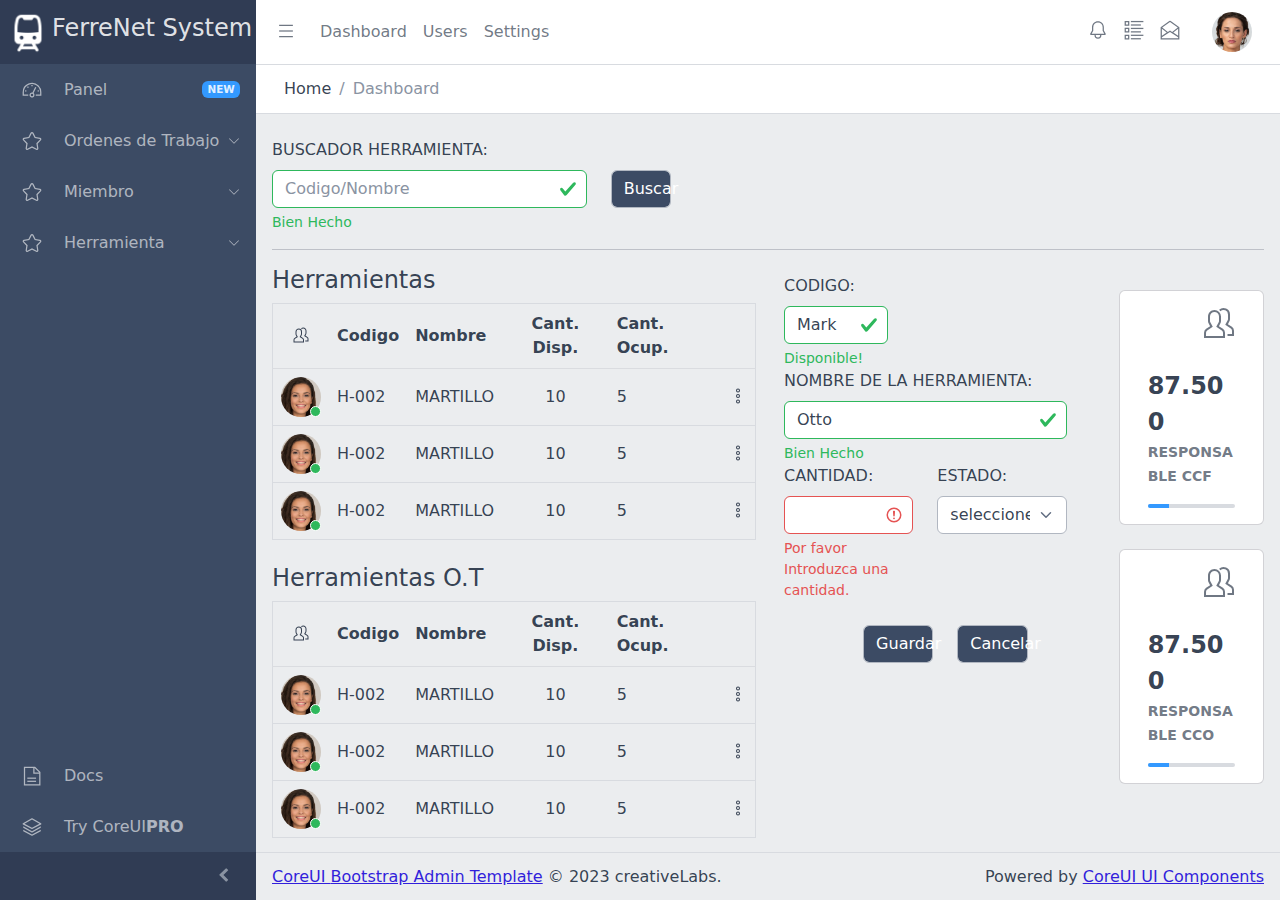
==== commit 764ae839: "nuevo proyecto" ====
--- a/herramienta.html
+++ b/herramienta.html
@@ -552,7 +552,7 @@
             </div>
           </form>
         </div>
-        <!------------------------widgets-------------------------->
+  
 
         <div class="col-md-2 p-4">
           <div class="row">
